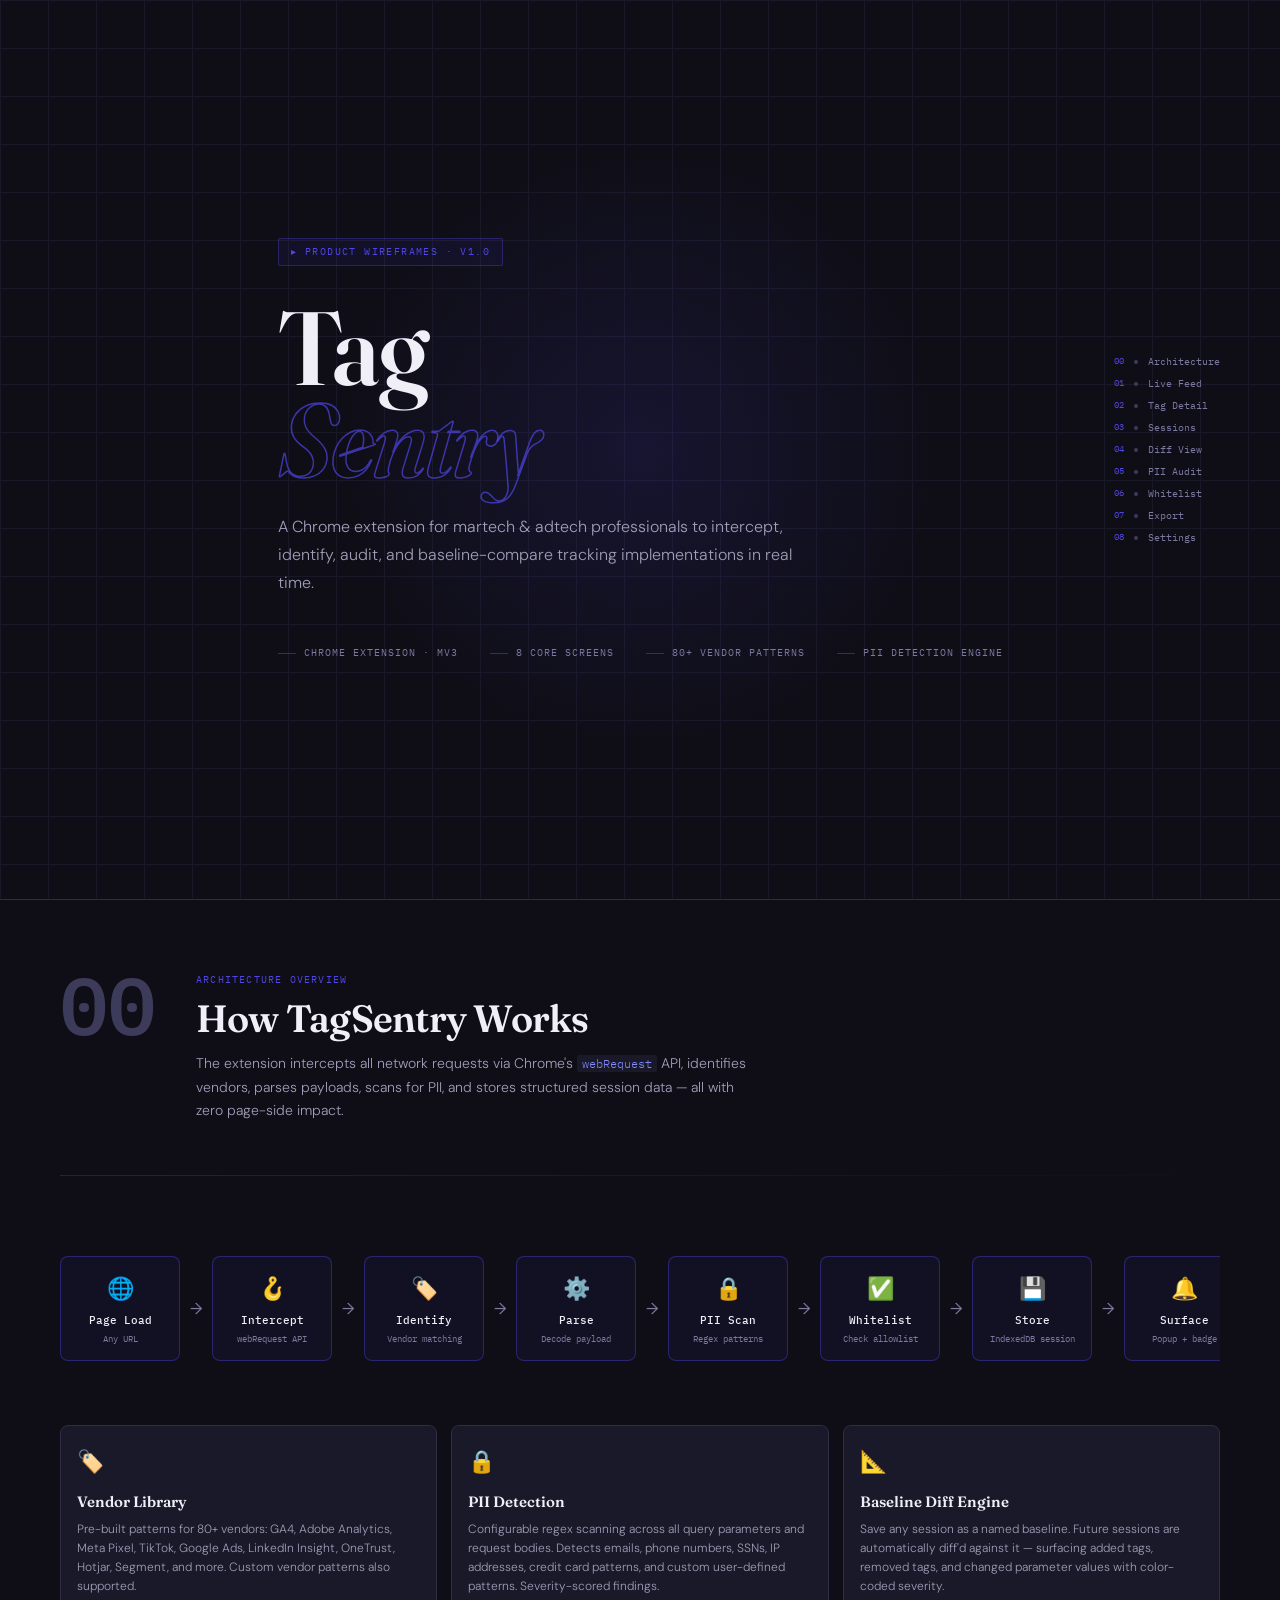
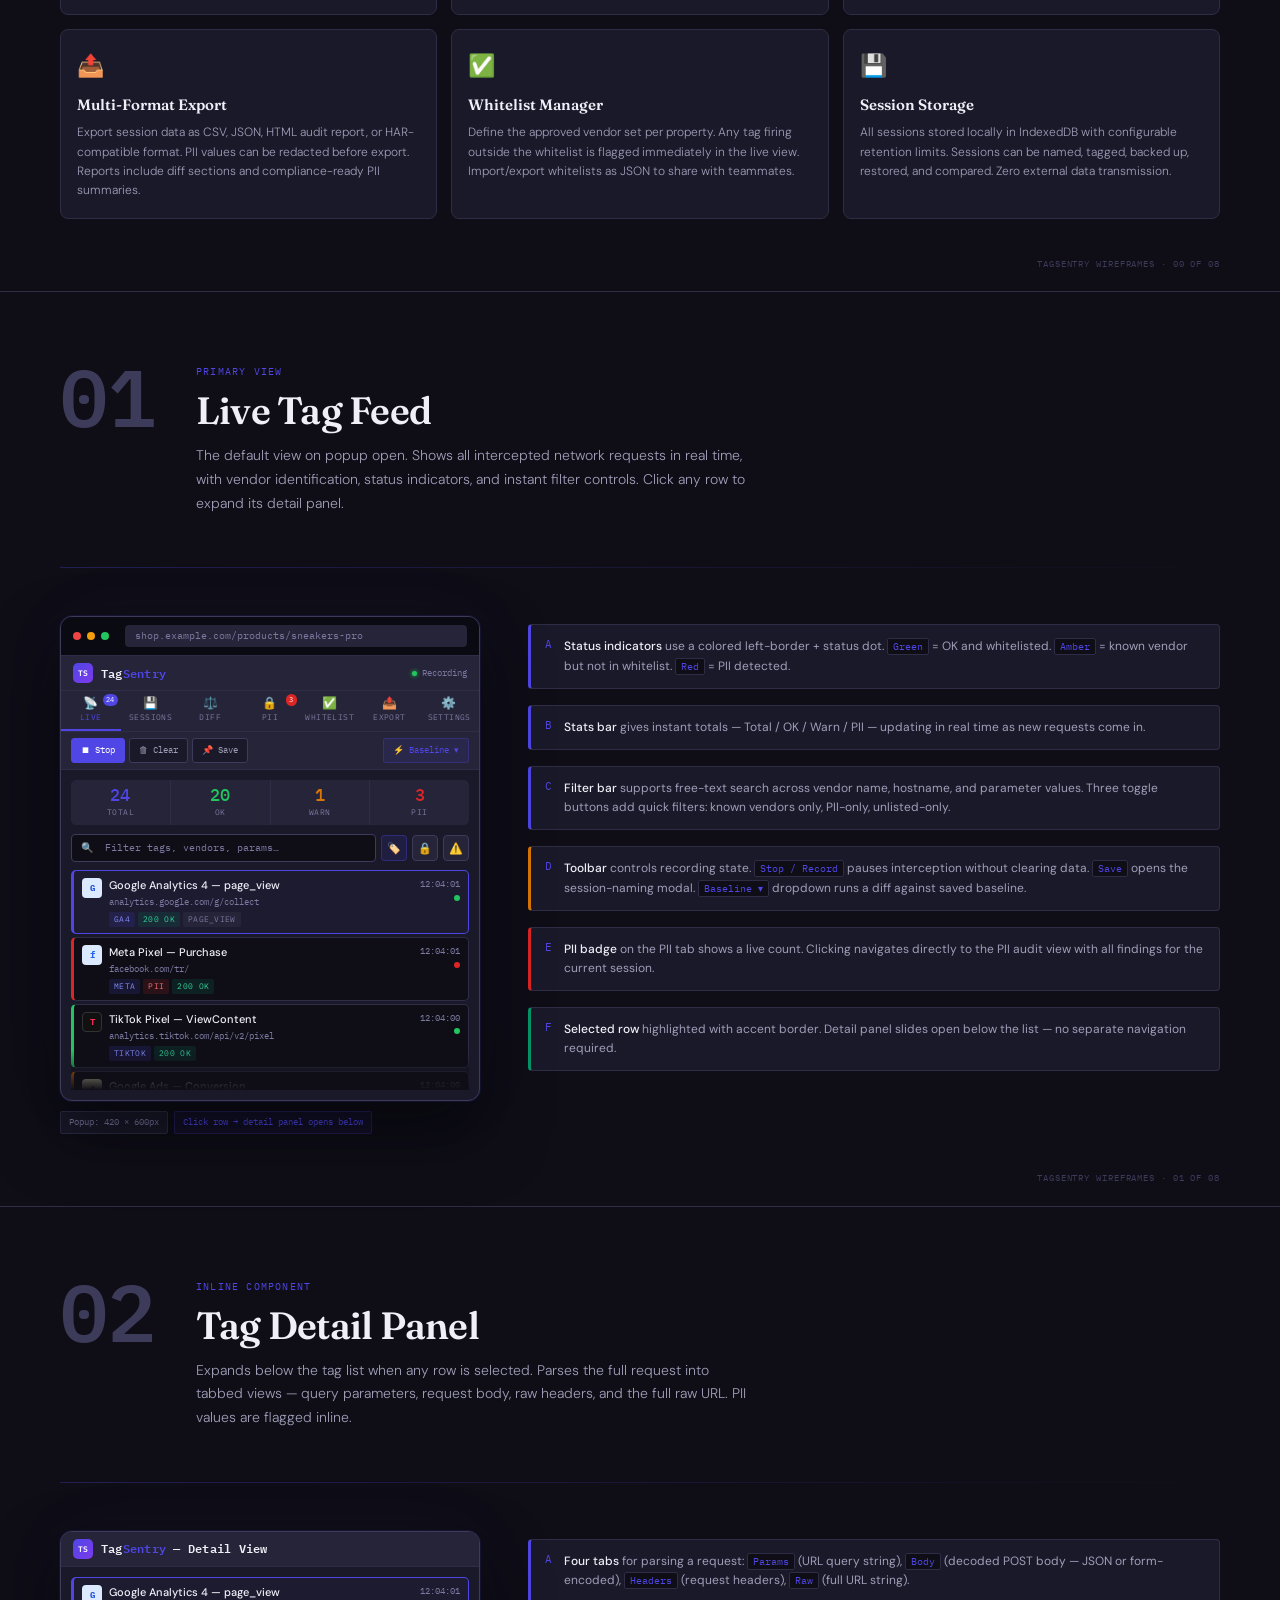
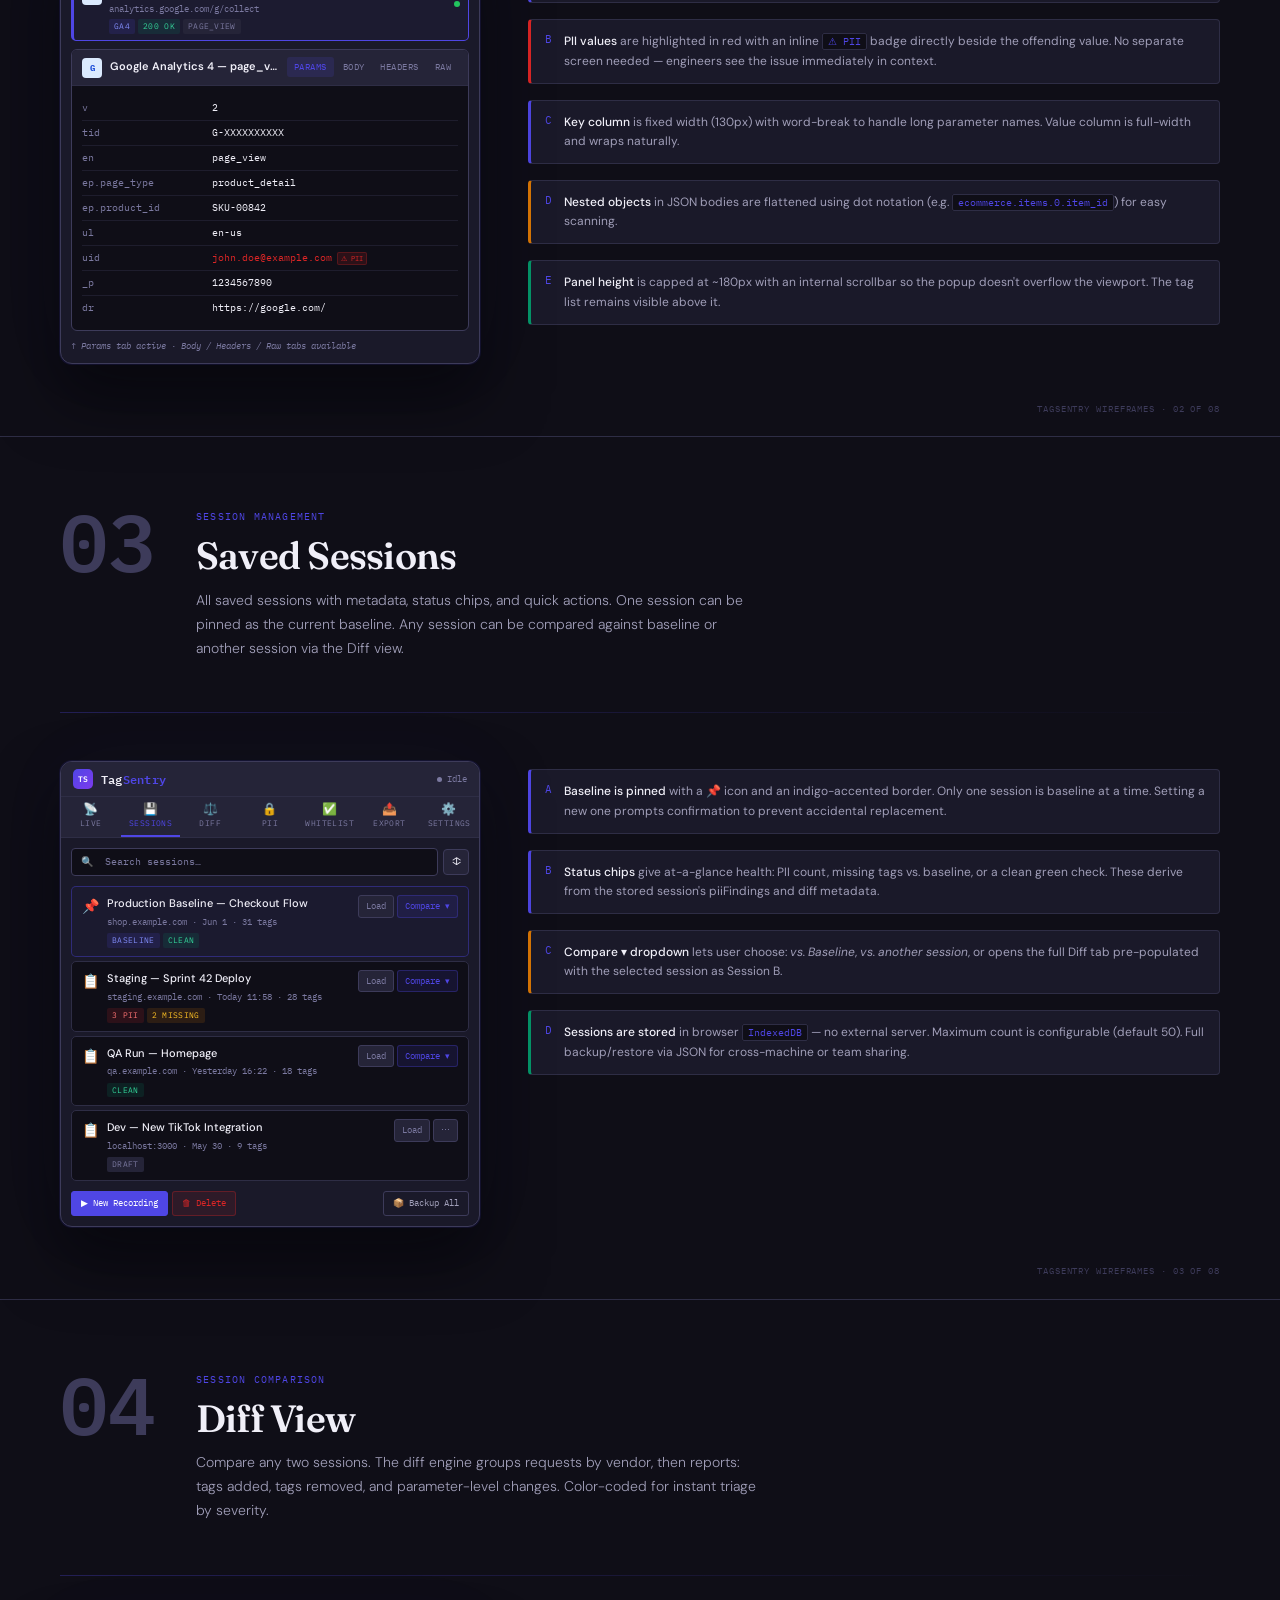
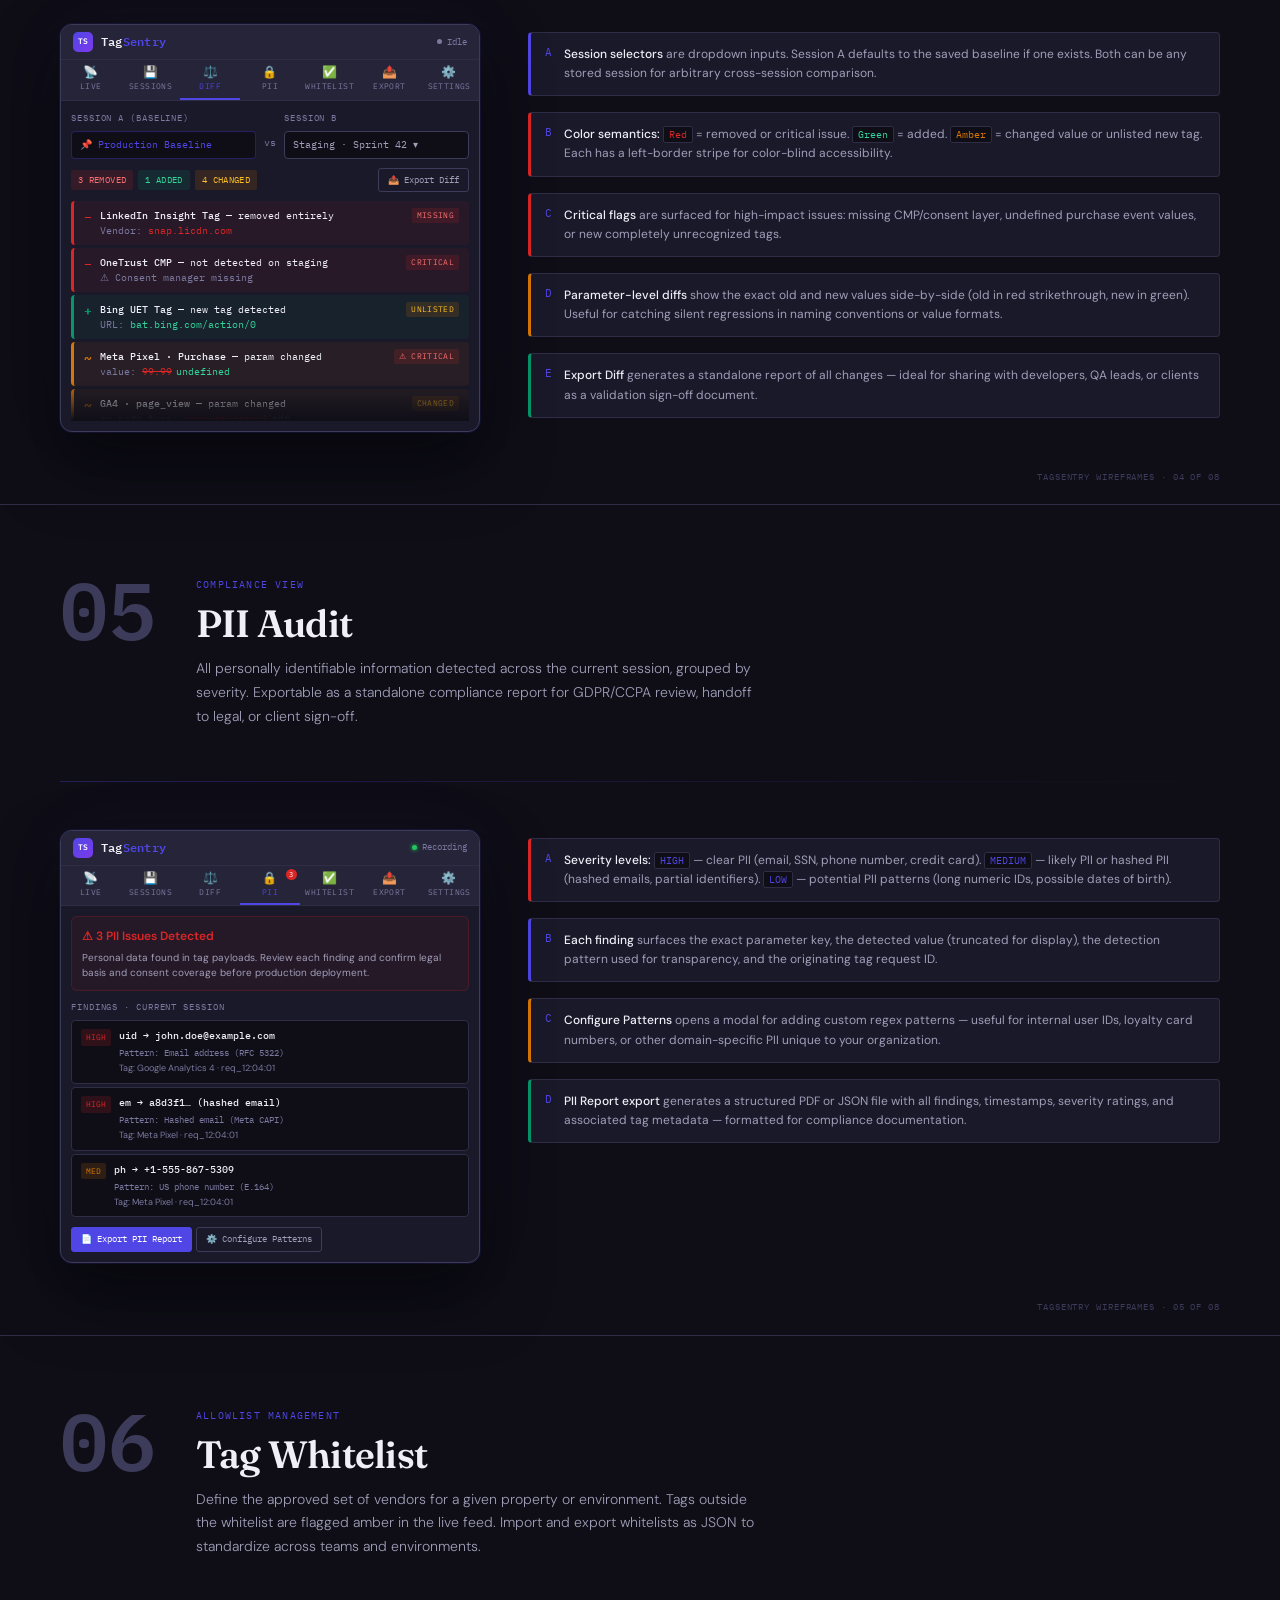
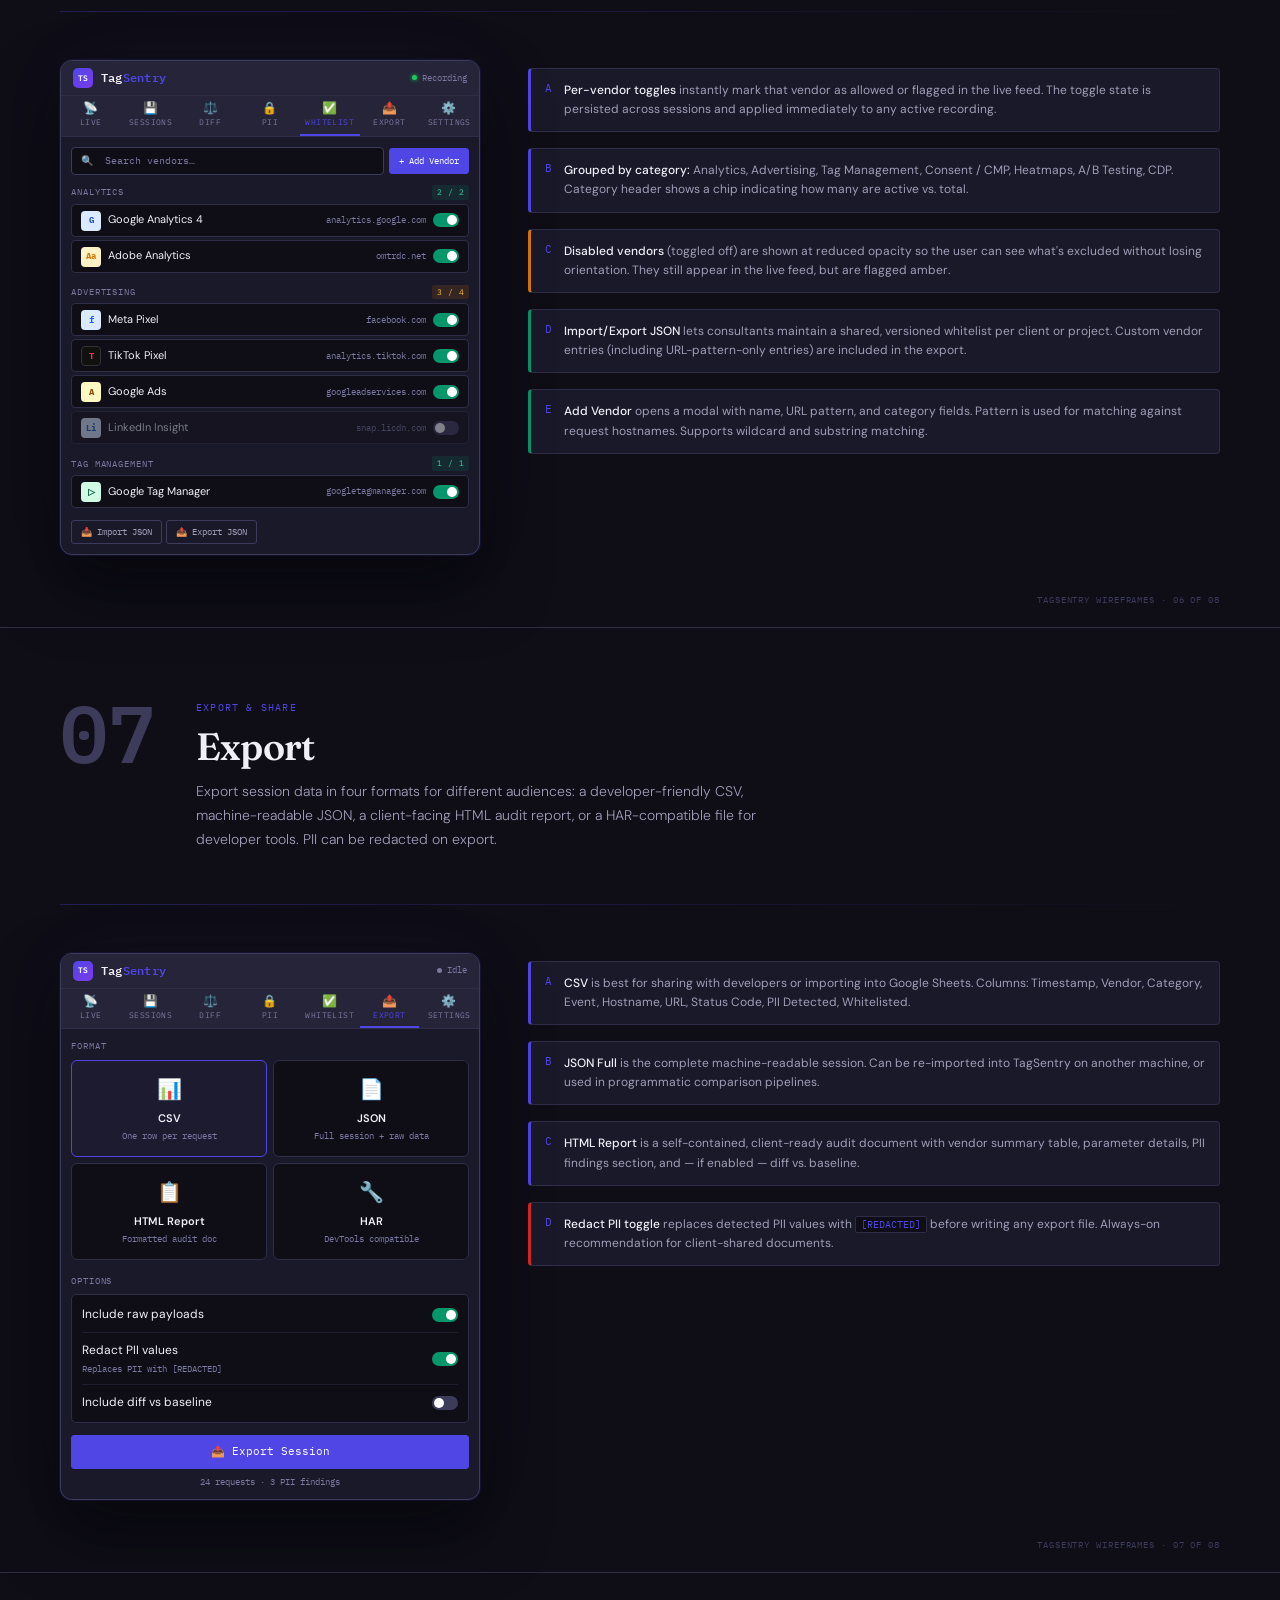
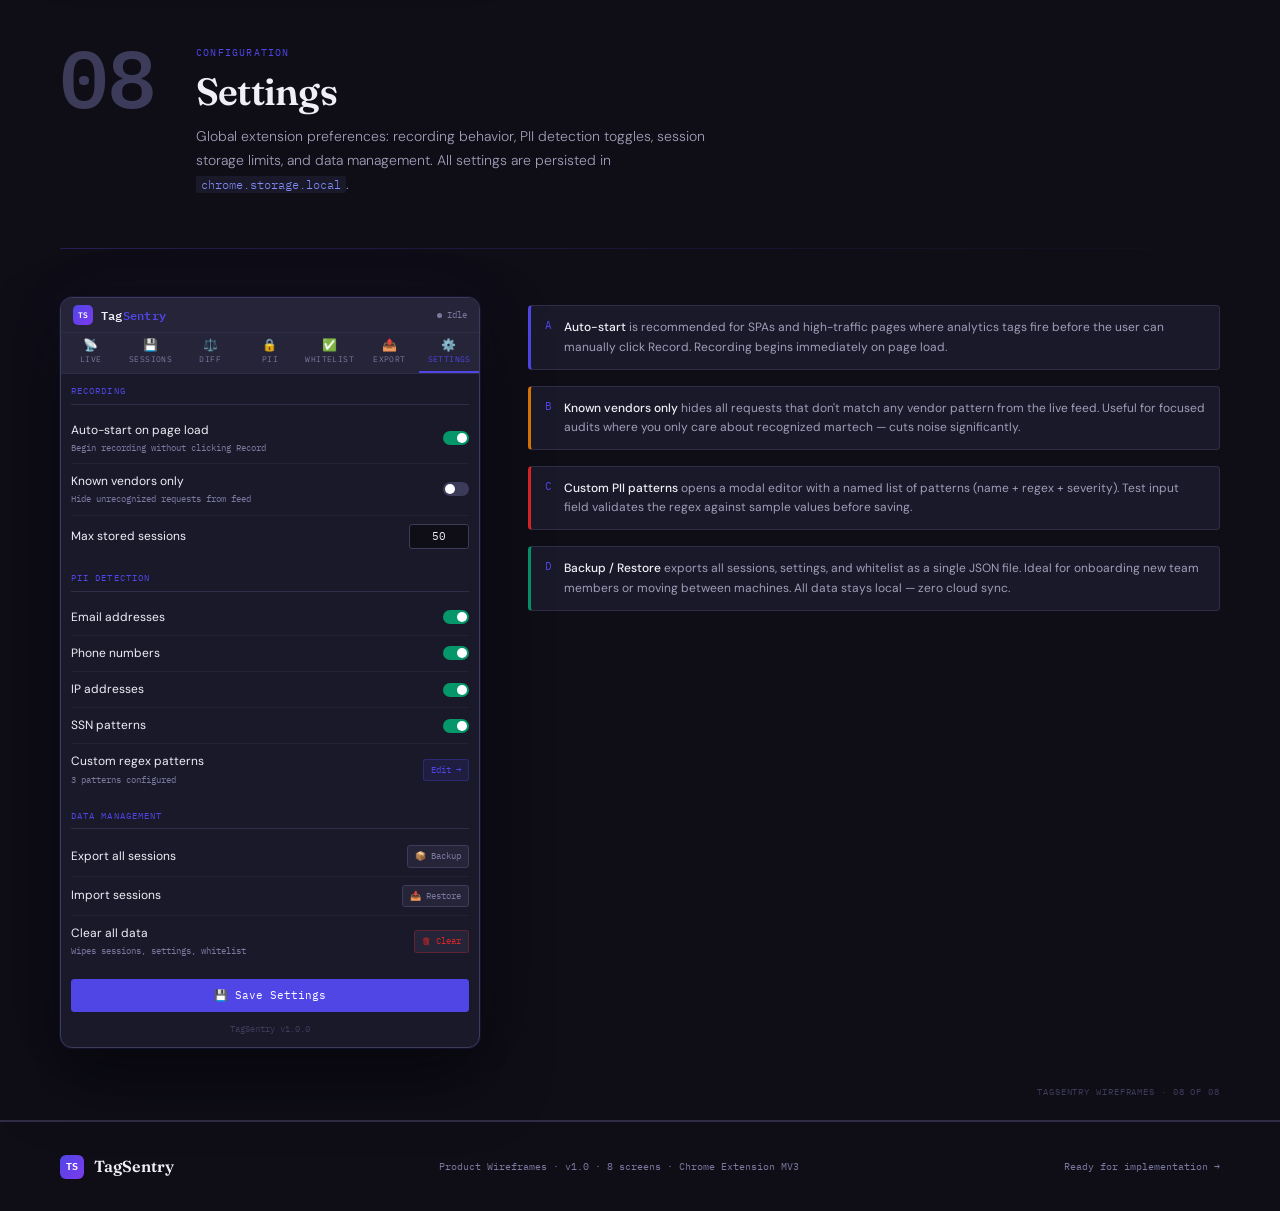
==== index.html @ 08af7284 "Add initial JavaScript and CSS files for TagSentry wireframe - Created main.js for handling popup in" ====
<!DOCTYPE html>
<html lang="en">
<head>
<meta charset="UTF-8">
<meta name="viewport" content="width=device-width, initial-scale=1.0">
<title>TagSentry — Product Wireframes v1.0</title>
<link rel="stylesheet" href="styles/main.css">
</head>
<body>

<!-- ══════════════════════════════════
     COVER
══════════════════════════════════════ -->
<div class="cover" id="cover">
  <div class="cover-grid"></div>
  <div class="cover-glow"></div>

  <div class="cover-inner">
    <div class="cover-eyebrow">Product Wireframes · v1.0</div>
    <h1 class="cover-title">
      Tag<br>
      <em>Sentry</em>
    </h1>
    <p class="cover-desc">A Chrome extension for martech & adtech professionals to intercept, identify, audit, and baseline-compare tracking implementations in real time.</p>
    <div class="cover-meta">
      <div class="cover-meta-item">Chrome Extension · MV3</div>
      <div class="cover-meta-item">8 Core Screens</div>
      <div class="cover-meta-item">80+ Vendor Patterns</div>
      <div class="cover-meta-item">PII Detection Engine</div>
    </div>
  </div>

  <nav class="cover-index">
    <a class="index-item" href="#arch"><span class="index-num">00</span><span class="index-dot"></span>Architecture</a>
    <a class="index-item" href="#live"><span class="index-num">01</span><span class="index-dot"></span>Live Feed</a>
    <a class="index-item" href="#detail"><span class="index-num">02</span><span class="index-dot"></span>Tag Detail</a>
    <a class="index-item" href="#sessions"><span class="index-num">03</span><span class="index-dot"></span>Sessions</a>
    <a class="index-item" href="#diff"><span class="index-num">04</span><span class="index-dot"></span>Diff View</a>
    <a class="index-item" href="#pii"><span class="index-num">05</span><span class="index-dot"></span>PII Audit</a>
    <a class="index-item" href="#whitelist"><span class="index-num">06</span><span class="index-dot"></span>Whitelist</a>
    <a class="index-item" href="#export"><span class="index-num">07</span><span class="index-dot"></span>Export</a>
    <a class="index-item" href="#settings"><span class="index-num">08</span><span class="index-dot"></span>Settings</a>
  </nav>
</div>

<!-- ══════════════════════════════════
     00 — ARCHITECTURE
══════════════════════════════════════ -->
<div class="page" id="arch">
  <div class="page-header">
    <div class="page-num-large">00</div>
    <div class="page-meta">
      <div class="page-tag">Architecture Overview</div>
      <h2 class="page-title">How TagSentry Works</h2>
      <p class="page-desc">The extension intercepts all network requests via Chrome's <code style="font-family:var(--mono);font-size:12px;background:var(--ink2);padding:1px 5px;border-radius:2px;color:#818cf8">webRequest</code> API, identifies vendors, parses payloads, scans for PII, and stores structured session data — all with zero page-side impact.</p>
    </div>
  </div>
  <div class="section-rule"></div>

  <div class="flow">
    <div class="flow-node hi"><div class="flow-icon">🌐</div><div class="flow-name">Page Load</div><div class="flow-sub">Any URL</div></div>
    <div class="flow-arr">→</div>
    <div class="flow-node hi"><div class="flow-icon">🪝</div><div class="flow-name">Intercept</div><div class="flow-sub">webRequest API</div></div>
    <div class="flow-arr">→</div>
    <div class="flow-node hi"><div class="flow-icon">🏷️</div><div class="flow-name">Identify</div><div class="flow-sub">Vendor matching</div></div>
    <div class="flow-arr">→</div>
    <div class="flow-node hi"><div class="flow-icon">⚙️</div><div class="flow-name">Parse</div><div class="flow-sub">Decode payload</div></div>
    <div class="flow-arr">→</div>
    <div class="flow-node hi"><div class="flow-icon">🔒</div><div class="flow-name">PII Scan</div><div class="flow-sub">Regex patterns</div></div>
    <div class="flow-arr">→</div>
    <div class="flow-node hi"><div class="flow-icon">✅</div><div class="flow-name">Whitelist</div><div class="flow-sub">Check allowlist</div></div>
    <div class="flow-arr">→</div>
    <div class="flow-node hi"><div class="flow-icon">💾</div><div class="flow-name">Store</div><div class="flow-sub">IndexedDB session</div></div>
    <div class="flow-arr">→</div>
    <div class="flow-node hi"><div class="flow-icon">🔔</div><div class="flow-name">Surface</div><div class="flow-sub">Popup + badge</div></div>
  </div>

  <div class="feat-grid">
    <div class="feat-card">
      <div class="feat-icon">🏷️</div>
      <div class="feat-title">Vendor Library</div>
      <div class="feat-body">Pre-built patterns for 80+ vendors: GA4, Adobe Analytics, Meta Pixel, TikTok, Google Ads, LinkedIn Insight, OneTrust, Hotjar, Segment, and more. Custom vendor patterns also supported.</div>
    </div>
    <div class="feat-card">
      <div class="feat-icon">🔒</div>
      <div class="feat-title">PII Detection</div>
      <div class="feat-body">Configurable regex scanning across all query parameters and request bodies. Detects emails, phone numbers, SSNs, IP addresses, credit card patterns, and custom user-defined patterns. Severity-scored findings.</div>
    </div>
    <div class="feat-card">
      <div class="feat-icon">📐</div>
      <div class="feat-title">Baseline Diff Engine</div>
      <div class="feat-body">Save any session as a named baseline. Future sessions are automatically diff'd against it — surfacing added tags, removed tags, and changed parameter values with color-coded severity.</div>
    </div>
    <div class="feat-card">
      <div class="feat-icon">📤</div>
      <div class="feat-title">Multi-Format Export</div>
      <div class="feat-body">Export session data as CSV, JSON, HTML audit report, or HAR-compatible format. PII values can be redacted before export. Reports include diff sections and compliance-ready PII summaries.</div>
    </div>
    <div class="feat-card">
      <div class="feat-icon">✅</div>
      <div class="feat-title">Whitelist Manager</div>
      <div class="feat-body">Define the approved vendor set per property. Any tag firing outside the whitelist is flagged immediately in the live view. Import/export whitelists as JSON to share with teammates.</div>
    </div>
    <div class="feat-card">
      <div class="feat-icon">💾</div>
      <div class="feat-title">Session Storage</div>
      <div class="feat-body">All sessions stored locally in IndexedDB with configurable retention limits. Sessions can be named, tagged, backed up, restored, and compared. Zero external data transmission.</div>
    </div>
  </div>
  <div class="page-stamp">TagSentry Wireframes · 00 of 08</div>
</div>

<!-- ══════════════════════════════════
     01 — LIVE FEED
══════════════════════════════════════ -->
<div class="page" id="live">
  <div class="page-header">
    <div class="page-num-large">01</div>
    <div class="page-meta">
      <div class="page-tag">Primary View</div>
      <h2 class="page-title">Live Tag Feed</h2>
      <p class="page-desc">The default view on popup open. Shows all intercepted network requests in real time, with vendor identification, status indicators, and instant filter controls. Click any row to expand its detail panel.</p>
    </div>
  </div>
  <div class="section-rule"></div>

  <div class="two-col">
    <div>
      <!-- Browser Chrome -->
      <div class="ext-frame w420">
        <div class="browser-bar">
          <div class="browser-dot bd-red"></div>
          <div class="browser-dot bd-amber"></div>
          <div class="browser-dot bd-green"></div>
          <div class="browser-url">shop.example.com/products/sneakers-pro</div>
        </div>
        <div class="popup-bar">
          <div class="popup-logo">TS</div>
          <div class="popup-name">Tag<span>Sentry</span></div>
          <div class="recording-badge">
            <div class="rec-dot live"></div>
            Recording
          </div>
        </div>
        <div class="tab-rail">
          <div class="t-tab on"><div class="t-tab-icon">📡</div>Live<div class="t-badge">24</div></div>
          <div class="t-tab"><div class="t-tab-icon">💾</div>Sessions</div>
          <div class="t-tab"><div class="t-tab-icon">⚖️</div>Diff</div>
          <div class="t-tab"><div class="t-tab-icon">🔒</div>PII<div class="t-badge red">3</div></div>
          <div class="t-tab"><div class="t-tab-icon">✅</div>Whitelist</div>
          <div class="t-tab"><div class="t-tab-icon">📤</div>Export</div>
          <div class="t-tab"><div class="t-tab-icon">⚙️</div>Settings</div>
        </div>
        <div class="toolbar">
          <div class="tb-btn primary">⏹ Stop</div>
          <div class="tb-btn">🗑 Clear</div>
          <div class="tb-btn">📌 Save</div>
          <div class="tb-spacer"></div>
          <div class="tb-btn ghost">⚡ Baseline ▾</div>
        </div>
        <div class="popup-body">
          <div class="stats-row">
            <div class="stat"><div class="stat-n a">24</div><div class="stat-l">Total</div></div>
            <div class="stat"><div class="stat-n g">20</div><div class="stat-l">OK</div></div>
            <div class="stat"><div class="stat-n am">1</div><div class="stat-l">Warn</div></div>
            <div class="stat"><div class="stat-n r">3</div><div class="stat-l">PII</div></div>
          </div>
          <div class="search-row">
            <div class="search-box">🔍 &nbsp;Filter tags, vendors, params…</div>
            <div class="ic-btn on" title="Known vendors only">🏷️</div>
            <div class="ic-btn" title="PII only">🔒</div>
            <div class="ic-btn" title="Warnings only">⚠️</div>
          </div>
          <div class="tag-list scroll-clip">
            <div class="tag-row ok sel">
              <div class="vi vi-g">G</div>
              <div class="tag-info">
                <div class="tag-name">Google Analytics 4 — page_view</div>
                <div class="tag-host">analytics.google.com/g/collect</div>
                <div class="tag-chips">
                  <span class="chip c-blue">GA4</span>
                  <span class="chip c-green">200 OK</span>
                  <span class="chip c-grey">page_view</span>
                </div>
              </div>
              <div class="tag-aside"><div class="tag-time">12:04:01</div><div class="dot d-g"></div></div>
            </div>
            <div class="tag-row bad">
              <div class="vi vi-fb">f</div>
              <div class="tag-info">
                <div class="tag-name">Meta Pixel — Purchase</div>
                <div class="tag-host">facebook.com/tr/</div>
                <div class="tag-chips">
                  <span class="chip c-blue">Meta</span>
                  <span class="chip c-red">PII</span>
                  <span class="chip c-green">200 OK</span>
                </div>
              </div>
              <div class="tag-aside"><div class="tag-time">12:04:01</div><div class="dot d-r"></div></div>
            </div>
            <div class="tag-row ok">
              <div class="vi vi-tt">T</div>
              <div class="tag-info">
                <div class="tag-name">TikTok Pixel — ViewContent</div>
                <div class="tag-host">analytics.tiktok.com/api/v2/pixel</div>
                <div class="tag-chips">
                  <span class="chip c-blue">TikTok</span>
                  <span class="chip c-green">200 OK</span>
                </div>
              </div>
              <div class="tag-aside"><div class="tag-time">12:04:00</div><div class="dot d-g"></div></div>
            </div>
            <div class="tag-row warn">
              <div class="vi vi-ga">A</div>
              <div class="tag-info">
                <div class="tag-name">Google Ads — Conversion</div>
                <div class="tag-host">googleadservices.com/pagead/conversion</div>
                <div class="tag-chips">
                  <span class="chip c-blue">G Ads</span>
                  <span class="chip c-amber">Unlisted</span>
                </div>
              </div>
              <div class="tag-aside"><div class="tag-time">12:04:00</div><div class="dot d-am"></div></div>
            </div>
            <div class="tag-row ok">
              <div class="vi vi-gt">▷</div>
              <div class="tag-info">
                <div class="tag-name">Google Tag Manager</div>
                <div class="tag-host">googletagmanager.com/gtm.js</div>
                <div class="tag-chips">
                  <span class="chip c-teal">Container</span>
                  <span class="chip c-green">200 OK</span>
                </div>
              </div>
              <div class="tag-aside"><div class="tag-time">12:03:58</div><div class="dot d-g"></div></div>
            </div>
          </div>
        </div>
      </div>
      <div style="margin-top:10px;display:flex;gap:6px;flex-wrap:wrap">
        <span style="font-family:var(--mono);font-size:9px;color:var(--fog);background:var(--ink2);border:1px solid var(--rule);padding:3px 8px;border-radius:2px">Popup: 420 × 600px</span>
        <span style="font-family:var(--mono);font-size:9px;color:var(--accent);background:rgba(79,70,229,0.08);border:1px solid rgba(79,70,229,0.25);padding:3px 8px;border-radius:2px">Click row → detail panel opens below</span>
      </div>
    </div>

    <div class="annotation-col">
      <div class="ann accent">
        <div class="ann-num">A</div>
        <div class="ann-body"><strong>Status indicators</strong> use a colored left-border + status dot. <code>Green</code> = OK and whitelisted. <code>Amber</code> = known vendor but not in whitelist. <code>Red</code> = PII detected.</div>
      </div>
      <div class="ann accent">
        <div class="ann-num">B</div>
        <div class="ann-body"><strong>Stats bar</strong> gives instant totals — Total / OK / Warn / PII — updating in real time as new requests come in.</div>
      </div>
      <div class="ann accent">
        <div class="ann-num">C</div>
        <div class="ann-body"><strong>Filter bar</strong> supports free-text search across vendor name, hostname, and parameter values. Three toggle buttons add quick filters: known vendors only, PII-only, unlisted-only.</div>
      </div>
      <div class="ann amber">
        <div class="ann-num">D</div>
        <div class="ann-body"><strong>Toolbar</strong> controls recording state. <code>Stop / Record</code> pauses interception without clearing data. <code>Save</code> opens the session-naming modal. <code>Baseline ▾</code> dropdown runs a diff against saved baseline.</div>
      </div>
      <div class="ann rose">
        <div class="ann-num">E</div>
        <div class="ann-body"><strong>PII badge</strong> on the PII tab shows a live count. Clicking navigates directly to the PII audit view with all findings for the current session.</div>
      </div>
      <div class="ann jade">
        <div class="ann-num">F</div>
        <div class="ann-body"><strong>Selected row</strong> highlighted with accent border. Detail panel slides open below the list — no separate navigation required.</div>
      </div>
    </div>
  </div>
  <div class="page-stamp">TagSentry Wireframes · 01 of 08</div>
</div>

<!-- ══════════════════════════════════
     02 — TAG DETAIL PANEL
══════════════════════════════════════ -->
<div class="page" id="detail">
  <div class="page-header">
    <div class="page-num-large">02</div>
    <div class="page-meta">
      <div class="page-tag">Inline Component</div>
      <h2 class="page-title">Tag Detail Panel</h2>
      <p class="page-desc">Expands below the tag list when any row is selected. Parses the full request into tabbed views — query parameters, request body, raw headers, and the full raw URL. PII values are flagged inline.</p>
    </div>
  </div>
  <div class="section-rule"></div>

  <div class="two-col">
    <div class="ext-frame w420">
      <div class="popup-bar">
        <div class="popup-logo">TS</div>
        <div class="popup-name">Tag<span>Sentry</span> — Detail View</div>
      </div>
      <div class="popup-body">
        <!-- Simulated selected tag row -->
        <div class="tag-row ok sel" style="margin-bottom:8px">
          <div class="vi vi-g">G</div>
          <div class="tag-info">
            <div class="tag-name">Google Analytics 4 — page_view</div>
            <div class="tag-host">analytics.google.com/g/collect</div>
            <div class="tag-chips"><span class="chip c-blue">GA4</span><span class="chip c-green">200 OK</span><span class="chip c-grey">page_view</span></div>
          </div>
          <div class="tag-aside"><div class="tag-time">12:04:01</div><div class="dot d-g"></div></div>
        </div>

        <!-- Detail Panel -->
        <div class="detail-panel">
          <div class="detail-head">
            <div class="vi vi-g" style="flex-shrink:0">G</div>
            <div style="font-size:11px;font-weight:600;flex:1;overflow:hidden;text-overflow:ellipsis;white-space:nowrap">Google Analytics 4 — page_view</div>
            <div class="detail-tabs">
              <div class="d-tab on">Params</div>
              <div class="d-tab">Body</div>
              <div class="d-tab">Headers</div>
              <div class="d-tab">Raw</div>
            </div>
          </div>
          <div class="kv-table">
            <div class="kv-row"><div class="kv-k">v</div><div class="kv-v">2</div></div>
            <div class="kv-row"><div class="kv-k">tid</div><div class="kv-v">G-XXXXXXXXXX</div></div>
            <div class="kv-row"><div class="kv-k">en</div><div class="kv-v">page_view</div></div>
            <div class="kv-row"><div class="kv-k">ep.page_type</div><div class="kv-v">product_detail</div></div>
            <div class="kv-row"><div class="kv-k">ep.product_id</div><div class="kv-v">SKU-00842</div></div>
            <div class="kv-row"><div class="kv-k">ul</div><div class="kv-v">en-us</div></div>
            <div class="kv-row">
              <div class="kv-k">uid</div>
              <div class="kv-v pii">john.doe@example.com<span class="pii-tag">⚠ PII</span></div>
            </div>
            <div class="kv-row"><div class="kv-k">_p</div><div class="kv-v">1234567890</div></div>
            <div class="kv-row"><div class="kv-k">dr</div><div class="kv-v">https://google.com/</div></div>
          </div>
        </div>

        <!-- Raw view (second tab state shown as hint) -->
        <div style="margin-top:8px;font-family:var(--mono);font-size:9px;color:var(--fog);font-style:italic">
          ↑ Params tab active · Body / Headers / Raw tabs available
        </div>
      </div>
    </div>

    <div class="annotation-col">
      <div class="ann accent">
        <div class="ann-num">A</div>
        <div class="ann-body"><strong>Four tabs</strong> for parsing a request: <code>Params</code> (URL query string), <code>Body</code> (decoded POST body — JSON or form-encoded), <code>Headers</code> (request headers), <code>Raw</code> (full URL string).</div>
      </div>
      <div class="ann rose">
        <div class="ann-num">B</div>
        <div class="ann-body"><strong>PII values</strong> are highlighted in red with an inline <code>⚠ PII</code> badge directly beside the offending value. No separate screen needed — engineers see the issue immediately in context.</div>
      </div>
      <div class="ann accent">
        <div class="ann-num">C</div>
        <div class="ann-body"><strong>Key column</strong> is fixed width (130px) with word-break to handle long parameter names. Value column is full-width and wraps naturally.</div>
      </div>
      <div class="ann amber">
        <div class="ann-num">D</div>
        <div class="ann-body"><strong>Nested objects</strong> in JSON bodies are flattened using dot notation (e.g. <code>ecommerce.items.0.item_id</code>) for easy scanning.</div>
      </div>
      <div class="ann jade">
        <div class="ann-num">E</div>
        <div class="ann-body"><strong>Panel height</strong> is capped at ~180px with an internal scrollbar so the popup doesn't overflow the viewport. The tag list remains visible above it.</div>
      </div>
    </div>
  </div>
  <div class="page-stamp">TagSentry Wireframes · 02 of 08</div>
</div>

<!-- ══════════════════════════════════
     03 — SESSIONS
══════════════════════════════════════ -->
<div class="page" id="sessions">
  <div class="page-header">
    <div class="page-num-large">03</div>
    <div class="page-meta">
      <div class="page-tag">Session Management</div>
      <h2 class="page-title">Saved Sessions</h2>
      <p class="page-desc">All saved sessions with metadata, status chips, and quick actions. One session can be pinned as the current baseline. Any session can be compared against baseline or another session via the Diff view.</p>
    </div>
  </div>
  <div class="section-rule"></div>

  <div class="two-col">
    <div class="ext-frame w420">
      <div class="popup-bar">
        <div class="popup-logo">TS</div>
        <div class="popup-name">Tag<span>Sentry</span></div>
        <div class="recording-badge"><div class="rec-dot idle"></div>Idle</div>
      </div>
      <div class="tab-rail">
        <div class="t-tab"><div class="t-tab-icon">📡</div>Live</div>
        <div class="t-tab on"><div class="t-tab-icon">💾</div>Sessions</div>
        <div class="t-tab"><div class="t-tab-icon">⚖️</div>Diff</div>
        <div class="t-tab"><div class="t-tab-icon">🔒</div>PII</div>
        <div class="t-tab"><div class="t-tab-icon">✅</div>Whitelist</div>
        <div class="t-tab"><div class="t-tab-icon">📤</div>Export</div>
        <div class="t-tab"><div class="t-tab-icon">⚙️</div>Settings</div>
      </div>
      <div class="popup-body">
        <div class="search-row" style="margin-bottom:10px">
          <div class="search-box">🔍 &nbsp;Search sessions…</div>
          <div class="ic-btn">↕️</div>
        </div>

        <div class="sess-item baseline">
          <div class="sess-icon">📌</div>
          <div class="sess-info">
            <div class="sess-name">Production Baseline — Checkout Flow</div>
            <div class="sess-meta">shop.example.com · Jun 1 · 31 tags</div>
            <div class="sess-chips">
              <span class="chip c-blue">BASELINE</span>
              <span class="chip c-green">Clean</span>
            </div>
          </div>
          <div class="sess-actions">
            <div class="s-btn">Load</div>
            <div class="s-btn p">Compare ▾</div>
          </div>
        </div>

        <div class="sess-item">
          <div class="sess-icon">📋</div>
          <div class="sess-info">
            <div class="sess-name">Staging — Sprint 42 Deploy</div>
            <div class="sess-meta">staging.example.com · Today 11:58 · 28 tags</div>
            <div class="sess-chips">
              <span class="chip c-red">3 PII</span>
              <span class="chip c-amber">2 Missing</span>
            </div>
          </div>
          <div class="sess-actions">
            <div class="s-btn">Load</div>
            <div class="s-btn p">Compare ▾</div>
          </div>
        </div>

        <div class="sess-item">
          <div class="sess-icon">📋</div>
          <div class="sess-info">
            <div class="sess-name">QA Run — Homepage</div>
            <div class="sess-meta">qa.example.com · Yesterday 16:22 · 18 tags</div>
            <div class="sess-chips">
              <span class="chip c-green">Clean</span>
            </div>
          </div>
          <div class="sess-actions">
            <div class="s-btn">Load</div>
            <div class="s-btn p">Compare ▾</div>
          </div>
        </div>

        <div class="sess-item">
          <div class="sess-icon">📋</div>
          <div class="sess-info">
            <div class="sess-name">Dev — New TikTok Integration</div>
            <div class="sess-meta">localhost:3000 · May 30 · 9 tags</div>
            <div class="sess-chips">
              <span class="chip c-grey">Draft</span>
            </div>
          </div>
          <div class="sess-actions">
            <div class="s-btn">Load</div>
            <div class="s-btn">⋯</div>
          </div>
        </div>

        <div class="toolbar" style="margin-top:10px;background:transparent;padding:0;border:none">
          <div class="tb-btn primary">▶ New Recording</div>
          <div class="tb-btn danger">🗑 Delete</div>
          <div class="tb-spacer"></div>
          <div class="tb-btn">📦 Backup All</div>
        </div>
      </div>
    </div>

    <div class="annotation-col">
      <div class="ann accent">
        <div class="ann-num">A</div>
        <div class="ann-body"><strong>Baseline is pinned</strong> with a 📌 icon and an indigo-accented border. Only one session is baseline at a time. Setting a new one prompts confirmation to prevent accidental replacement.</div>
      </div>
      <div class="ann accent">
        <div class="ann-num">B</div>
        <div class="ann-body"><strong>Status chips</strong> give at-a-glance health: PII count, missing tags vs. baseline, or a clean green check. These derive from the stored session's piiFindings and diff metadata.</div>
      </div>
      <div class="ann amber">
        <div class="ann-num">C</div>
        <div class="ann-body"><strong>Compare ▾ dropdown</strong> lets user choose: <em>vs. Baseline</em>, <em>vs. another session</em>, or opens the full Diff tab pre-populated with the selected session as Session B.</div>
      </div>
      <div class="ann jade">
        <div class="ann-num">D</div>
        <div class="ann-body"><strong>Sessions are stored</strong> in browser <code>IndexedDB</code> — no external server. Maximum count is configurable (default 50). Full backup/restore via JSON for cross-machine or team sharing.</div>
      </div>
    </div>
  </div>
  <div class="page-stamp">TagSentry Wireframes · 03 of 08</div>
</div>

<!-- ══════════════════════════════════
     04 — DIFF VIEW
══════════════════════════════════════ -->
<div class="page" id="diff">
  <div class="page-header">
    <div class="page-num-large">04</div>
    <div class="page-meta">
      <div class="page-tag">Session Comparison</div>
      <h2 class="page-title">Diff View</h2>
      <p class="page-desc">Compare any two sessions. The diff engine groups requests by vendor, then reports: tags added, tags removed, and parameter-level changes. Color-coded for instant triage by severity.</p>
    </div>
  </div>
  <div class="section-rule"></div>

  <div class="two-col">
    <div class="ext-frame w420">
      <div class="popup-bar">
        <div class="popup-logo">TS</div>
        <div class="popup-name">Tag<span>Sentry</span></div>
        <div class="recording-badge"><div class="rec-dot idle"></div>Idle</div>
      </div>
      <div class="tab-rail">
        <div class="t-tab"><div class="t-tab-icon">📡</div>Live</div>
        <div class="t-tab"><div class="t-tab-icon">💾</div>Sessions</div>
        <div class="t-tab on"><div class="t-tab-icon">⚖️</div>Diff</div>
        <div class="t-tab"><div class="t-tab-icon">🔒</div>PII</div>
        <div class="t-tab"><div class="t-tab-icon">✅</div>Whitelist</div>
        <div class="t-tab"><div class="t-tab-icon">📤</div>Export</div>
        <div class="t-tab"><div class="t-tab-icon">⚙️</div>Settings</div>
      </div>
      <div class="popup-body">
        <!-- Session selectors -->
        <div style="display:flex;align-items:center;gap:8px;margin-bottom:9px">
          <div style="flex:1">
            <span class="small-label">Session A (baseline)</span>
            <div style="background:var(--ink);border:1px solid rgba(79,70,229,0.35);border-radius:4px;padding:5px 8px;font-family:var(--mono);font-size:10px;color:var(--accent)">📌 Production Baseline</div>
          </div>
          <div style="font-family:var(--mono);font-size:10px;color:var(--fog);flex-shrink:0;margin-top:16px">vs</div>
          <div style="flex:1">
            <span class="small-label">Session B</span>
            <div style="background:var(--ink);border:1px solid var(--rule2);border-radius:4px;padding:5px 8px;font-family:var(--mono);font-size:10px;color:var(--mist)">Staging · Sprint 42 ▾</div>
          </div>
        </div>

        <!-- Summary chips + run btn -->
        <div style="display:flex;gap:5px;margin-bottom:9px;align-items:center;flex-wrap:wrap">
          <span class="chip c-red" style="font-size:9px;padding:3px 7px">3 removed</span>
          <span class="chip c-green" style="font-size:9px;padding:3px 7px">1 added</span>
          <span class="chip c-amber" style="font-size:9px;padding:3px 7px">4 changed</span>
          <div class="tb-spacer"></div>
          <div class="tb-btn" style="font-size:9px">📤 Export Diff</div>
        </div>

        <!-- Diff list -->
        <div class="scroll-clip">
          <div class="diff-row rem">
            <div class="diff-mark m-minus">−</div>
            <div class="diff-content">
              <b>LinkedIn Insight Tag</b> — removed entirely<br>
              <span style="color:var(--fog)">Vendor:</span> <span style="color:var(--rose)">snap.licdn.com</span>
            </div>
            <span class="chip c-red" style="flex-shrink:0">Missing</span>
          </div>
          <div class="diff-row rem">
            <div class="diff-mark m-minus">−</div>
            <div class="diff-content">
              <b>OneTrust CMP</b> — not detected on staging<br>
              <span style="color:var(--fog)">⚠ Consent manager missing</span>
            </div>
            <span class="chip c-red" style="flex-shrink:0">Critical</span>
          </div>
          <div class="diff-row add">
            <div class="diff-mark m-plus">+</div>
            <div class="diff-content">
              <b>Bing UET Tag</b> — new tag detected<br>
              <span style="color:var(--fog)">URL:</span> <span style="color:#34d399">bat.bing.com/action/0</span>
            </div>
            <span class="chip c-amber" style="flex-shrink:0">Unlisted</span>
          </div>
          <div class="diff-row chg">
            <div class="diff-mark m-wave">~</div>
            <div class="diff-content">
              <b>Meta Pixel · Purchase</b> — param changed<br>
              <span style="color:var(--fog)">value: </span><span class="old">99.99</span><span class="new">undefined</span>
            </div>
            <span class="chip c-red" style="flex-shrink:0">⚠ Critical</span>
          </div>
          <div class="diff-row chg">
            <div class="diff-mark m-wave">~</div>
            <div class="diff-content">
              <b>GA4 · page_view</b> — param changed<br>
              <span style="color:var(--fog)">ep.page_type: </span><span class="old">product_detail</span><span class="new">pdp</span>
            </div>
            <span class="chip c-amber" style="flex-shrink:0">Changed</span>
          </div>
        </div>
      </div>
    </div>

    <div class="annotation-col">
      <div class="ann accent">
        <div class="ann-num">A</div>
        <div class="ann-body"><strong>Session selectors</strong> are dropdown inputs. Session A defaults to the saved baseline if one exists. Both can be any stored session for arbitrary cross-session comparison.</div>
      </div>
      <div class="ann rose">
        <div class="ann-num">B</div>
        <div class="ann-body"><strong>Color semantics:</strong> <code style="color:var(--rose)">Red</code> = removed or critical issue. <code style="color:#34d399">Green</code> = added. <code style="color:var(--amber)">Amber</code> = changed value or unlisted new tag. Each has a left-border stripe for color-blind accessibility.</div>
      </div>
      <div class="ann rose">
        <div class="ann-num">C</div>
        <div class="ann-body"><strong>Critical flags</strong> are surfaced for high-impact issues: missing CMP/consent layer, undefined purchase event values, or new completely unrecognized tags.</div>
      </div>
      <div class="ann amber">
        <div class="ann-num">D</div>
        <div class="ann-body"><strong>Parameter-level diffs</strong> show the exact old and new values side-by-side (old in red strikethrough, new in green). Useful for catching silent regressions in naming conventions or value formats.</div>
      </div>
      <div class="ann jade">
        <div class="ann-num">E</div>
        <div class="ann-body"><strong>Export Diff</strong> generates a standalone report of all changes — ideal for sharing with developers, QA leads, or clients as a validation sign-off document.</div>
      </div>
    </div>
  </div>
  <div class="page-stamp">TagSentry Wireframes · 04 of 08</div>
</div>

<!-- ══════════════════════════════════
     05 — PII AUDIT
══════════════════════════════════════ -->
<div class="page" id="pii">
  <div class="page-header">
    <div class="page-num-large">05</div>
    <div class="page-meta">
      <div class="page-tag">Compliance View</div>
      <h2 class="page-title">PII Audit</h2>
      <p class="page-desc">All personally identifiable information detected across the current session, grouped by severity. Exportable as a standalone compliance report for GDPR/CCPA review, handoff to legal, or client sign-off.</p>
    </div>
  </div>
  <div class="section-rule"></div>

  <div class="two-col">
    <div class="ext-frame w420">
      <div class="popup-bar">
        <div class="popup-logo">TS</div>
        <div class="popup-name">Tag<span>Sentry</span></div>
        <div class="recording-badge"><div class="rec-dot live"></div>Recording</div>
      </div>
      <div class="tab-rail">
        <div class="t-tab"><div class="t-tab-icon">📡</div>Live</div>
        <div class="t-tab"><div class="t-tab-icon">💾</div>Sessions</div>
        <div class="t-tab"><div class="t-tab-icon">⚖️</div>Diff</div>
        <div class="t-tab on"><div class="t-tab-icon">🔒</div>PII<div class="t-badge red">3</div></div>
        <div class="t-tab"><div class="t-tab-icon">✅</div>Whitelist</div>
        <div class="t-tab"><div class="t-tab-icon">📤</div>Export</div>
        <div class="t-tab"><div class="t-tab-icon">⚙️</div>Settings</div>
      </div>
      <div class="popup-body">
        <div class="pii-alert">
          <div class="pii-alert-title">⚠ 3 PII Issues Detected</div>
          <div class="pii-alert-body">Personal data found in tag payloads. Review each finding and confirm legal basis and consent coverage before production deployment.</div>
        </div>

        <span class="small-label">Findings · Current Session</span>

        <div class="pii-row">
          <div class="sev-badge sev-h">HIGH</div>
          <div class="pii-det">
            <div class="pii-param">uid → john.doe@example.com</div>
            <div class="pii-val">Pattern: Email address (RFC 5322)</div>
            <div class="pii-src">Tag: Google Analytics 4 · req_12:04:01</div>
          </div>
        </div>

        <div class="pii-row">
          <div class="sev-badge sev-h">HIGH</div>
          <div class="pii-det">
            <div class="pii-param">em → a8d3f1… (hashed email)</div>
            <div class="pii-val">Pattern: Hashed email (Meta CAPI)</div>
            <div class="pii-src">Tag: Meta Pixel · req_12:04:01</div>
          </div>
        </div>

        <div class="pii-row">
          <div class="sev-badge sev-m">MED</div>
          <div class="pii-det">
            <div class="pii-param">ph → +1-555-867-5309</div>
            <div class="pii-val">Pattern: US phone number (E.164)</div>
            <div class="pii-src">Tag: Meta Pixel · req_12:04:01</div>
          </div>
        </div>

        <div class="toolbar" style="margin-top:10px;background:transparent;padding:0;border:none">
          <div class="tb-btn primary">📄 Export PII Report</div>
          <div class="tb-btn">⚙️ Configure Patterns</div>
        </div>
      </div>
    </div>

    <div class="annotation-col">
      <div class="ann rose">
        <div class="ann-num">A</div>
        <div class="ann-body"><strong>Severity levels:</strong> <code>HIGH</code> — clear PII (email, SSN, phone number, credit card). <code>MEDIUM</code> — likely PII or hashed PII (hashed emails, partial identifiers). <code>LOW</code> — potential PII patterns (long numeric IDs, possible dates of birth).</div>
      </div>
      <div class="ann accent">
        <div class="ann-num">B</div>
        <div class="ann-body"><strong>Each finding</strong> surfaces the exact parameter key, the detected value (truncated for display), the detection pattern used for transparency, and the originating tag request ID.</div>
      </div>
      <div class="ann amber">
        <div class="ann-num">C</div>
        <div class="ann-body"><strong>Configure Patterns</strong> opens a modal for adding custom regex patterns — useful for internal user IDs, loyalty card numbers, or other domain-specific PII unique to your organization.</div>
      </div>
      <div class="ann jade">
        <div class="ann-num">D</div>
        <div class="ann-body"><strong>PII Report export</strong> generates a structured PDF or JSON file with all findings, timestamps, severity ratings, and associated tag metadata — formatted for compliance documentation.</div>
      </div>
    </div>
  </div>
  <div class="page-stamp">TagSentry Wireframes · 05 of 08</div>
</div>

<!-- ══════════════════════════════════
     06 — WHITELIST
══════════════════════════════════════ -->
<div class="page" id="whitelist">
  <div class="page-header">
    <div class="page-num-large">06</div>
    <div class="page-meta">
      <div class="page-tag">Allowlist Management</div>
      <h2 class="page-title">Tag Whitelist</h2>
      <p class="page-desc">Define the approved set of vendors for a given property or environment. Tags outside the whitelist are flagged amber in the live feed. Import and export whitelists as JSON to standardize across teams and environments.</p>
    </div>
  </div>
  <div class="section-rule"></div>

  <div class="two-col">
    <div class="ext-frame w420">
      <div class="popup-bar">
        <div class="popup-logo">TS</div>
        <div class="popup-name">Tag<span>Sentry</span></div>
        <div class="recording-badge"><div class="rec-dot live"></div>Recording</div>
      </div>
      <div class="tab-rail">
        <div class="t-tab"><div class="t-tab-icon">📡</div>Live</div>
        <div class="t-tab"><div class="t-tab-icon">💾</div>Sessions</div>
        <div class="t-tab"><div class="t-tab-icon">⚖️</div>Diff</div>
        <div class="t-tab"><div class="t-tab-icon">🔒</div>PII</div>
        <div class="t-tab on"><div class="t-tab-icon">✅</div>Whitelist</div>
        <div class="t-tab"><div class="t-tab-icon">📤</div>Export</div>
        <div class="t-tab"><div class="t-tab-icon">⚙️</div>Settings</div>
      </div>
      <div class="popup-body">
        <div class="search-row" style="margin-bottom:10px">
          <div class="search-box">🔍 &nbsp;Search vendors…</div>
          <div class="tb-btn primary" style="padding:5px 9px;font-size:9px;flex-shrink:0">+ Add Vendor</div>
        </div>

        <div class="wl-cat">
          <div class="wl-cat-title">Analytics <span class="chip c-green" style="font-size:8px">2 / 2</span></div>
          <div class="wl-item"><div class="vi vi-g" style="flex-shrink:0">G</div><div class="wl-name">Google Analytics 4</div><div class="wl-domain">analytics.google.com</div><div class="toggle-track on"></div></div>
          <div class="wl-item"><div class="vi vi-aa" style="flex-shrink:0">Aa</div><div class="wl-name">Adobe Analytics</div><div class="wl-domain">omtrdc.net</div><div class="toggle-track on"></div></div>
        </div>

        <div class="wl-cat">
          <div class="wl-cat-title">Advertising <span class="chip c-amber" style="font-size:8px">3 / 4</span></div>
          <div class="wl-item"><div class="vi vi-fb" style="flex-shrink:0">f</div><div class="wl-name">Meta Pixel</div><div class="wl-domain">facebook.com</div><div class="toggle-track on"></div></div>
          <div class="wl-item"><div class="vi vi-tt" style="flex-shrink:0">T</div><div class="wl-name">TikTok Pixel</div><div class="wl-domain">analytics.tiktok.com</div><div class="toggle-track on"></div></div>
          <div class="wl-item"><div class="vi vi-ga" style="flex-shrink:0">A</div><div class="wl-name">Google Ads</div><div class="wl-domain">googleadservices.com</div><div class="toggle-track on"></div></div>
          <div class="wl-item" style="opacity:0.45"><div class="vi vi-li" style="flex-shrink:0">Li</div><div class="wl-name">LinkedIn Insight</div><div class="wl-domain">snap.licdn.com</div><div class="toggle-track off"></div></div>
        </div>

        <div class="wl-cat">
          <div class="wl-cat-title">Tag Management <span class="chip c-green" style="font-size:8px">1 / 1</span></div>
          <div class="wl-item"><div class="vi vi-gt" style="flex-shrink:0">▷</div><div class="wl-name">Google Tag Manager</div><div class="wl-domain">googletagmanager.com</div><div class="toggle-track on"></div></div>
        </div>

        <div class="toolbar" style="margin-top:8px;background:transparent;padding:0;border:none">
          <div class="tb-btn">📥 Import JSON</div>
          <div class="tb-btn">📤 Export JSON</div>
        </div>
      </div>
    </div>

    <div class="annotation-col">
      <div class="ann accent">
        <div class="ann-num">A</div>
        <div class="ann-body"><strong>Per-vendor toggles</strong> instantly mark that vendor as allowed or flagged in the live feed. The toggle state is persisted across sessions and applied immediately to any active recording.</div>
      </div>
      <div class="ann accent">
        <div class="ann-num">B</div>
        <div class="ann-body"><strong>Grouped by category:</strong> Analytics, Advertising, Tag Management, Consent / CMP, Heatmaps, A/B Testing, CDP. Category header shows a chip indicating how many are active vs. total.</div>
      </div>
      <div class="ann amber">
        <div class="ann-num">C</div>
        <div class="ann-body"><strong>Disabled vendors</strong> (toggled off) are shown at reduced opacity so the user can see what's excluded without losing orientation. They still appear in the live feed, but are flagged amber.</div>
      </div>
      <div class="ann jade">
        <div class="ann-num">D</div>
        <div class="ann-body"><strong>Import/Export JSON</strong> lets consultants maintain a shared, versioned whitelist per client or project. Custom vendor entries (including URL-pattern-only entries) are included in the export.</div>
      </div>
      <div class="ann jade">
        <div class="ann-num">E</div>
        <div class="ann-body"><strong>Add Vendor</strong> opens a modal with name, URL pattern, and category fields. Pattern is used for matching against request hostnames. Supports wildcard and substring matching.</div>
      </div>
    </div>
  </div>
  <div class="page-stamp">TagSentry Wireframes · 06 of 08</div>
</div>

<!-- ══════════════════════════════════
     07 — EXPORT
══════════════════════════════════════ -->
<div class="page" id="export">
  <div class="page-header">
    <div class="page-num-large">07</div>
    <div class="page-meta">
      <div class="page-tag">Export & Share</div>
      <h2 class="page-title">Export</h2>
      <p class="page-desc">Export session data in four formats for different audiences: a developer-friendly CSV, machine-readable JSON, a client-facing HTML audit report, or a HAR-compatible file for developer tools. PII can be redacted on export.</p>
    </div>
  </div>
  <div class="section-rule"></div>

  <div class="two-col">
    <div class="ext-frame w420">
      <div class="popup-bar">
        <div class="popup-logo">TS</div>
        <div class="popup-name">Tag<span>Sentry</span></div>
        <div class="recording-badge"><div class="rec-dot idle"></div>Idle</div>
      </div>
      <div class="tab-rail">
        <div class="t-tab"><div class="t-tab-icon">📡</div>Live</div>
        <div class="t-tab"><div class="t-tab-icon">💾</div>Sessions</div>
        <div class="t-tab"><div class="t-tab-icon">⚖️</div>Diff</div>
        <div class="t-tab"><div class="t-tab-icon">🔒</div>PII</div>
        <div class="t-tab"><div class="t-tab-icon">✅</div>Whitelist</div>
        <div class="t-tab on"><div class="t-tab-icon">📤</div>Export</div>
        <div class="t-tab"><div class="t-tab-icon">⚙️</div>Settings</div>
      </div>
      <div class="popup-body">
        <span class="small-label">Format</span>
        <div class="export-grid" style="margin-bottom:14px">
          <div class="ex-card sel"><div class="ex-icon">📊</div><div class="ex-name">CSV</div><div class="ex-desc">One row per request</div></div>
          <div class="ex-card"><div class="ex-icon">📄</div><div class="ex-name">JSON</div><div class="ex-desc">Full session + raw data</div></div>
          <div class="ex-card"><div class="ex-icon">📋</div><div class="ex-name">HTML Report</div><div class="ex-desc">Formatted audit doc</div></div>
          <div class="ex-card"><div class="ex-icon">🔧</div><div class="ex-name">HAR</div><div class="ex-desc">DevTools compatible</div></div>
        </div>

        <span class="small-label">Options</span>
        <div style="background:var(--ink);border:1px solid var(--rule);border-radius:5px;padding:2px 10px;margin-bottom:12px">
          <div class="setting-row">
            <div><div class="setting-label">Include raw payloads</div></div>
            <div class="toggle-track on"></div>
          </div>
          <div class="setting-row">
            <div><div class="setting-label">Redact PII values</div><div class="setting-sub">Replaces PII with [REDACTED]</div></div>
            <div class="toggle-track on"></div>
          </div>
          <div class="setting-row">
            <div><div class="setting-label">Include diff vs baseline</div></div>
            <div class="toggle-track off"></div>
          </div>
        </div>

        <div class="tb-btn primary" style="width:100%;justify-content:center;display:flex;font-size:11px;padding:7px">📤 Export Session</div>
        <div style="text-align:center;font-family:var(--mono);font-size:9px;color:var(--fog);margin-top:6px">24 requests · 3 PII findings</div>
      </div>
    </div>

    <div class="annotation-col">
      <div class="ann accent">
        <div class="ann-num">A</div>
        <div class="ann-body"><strong>CSV</strong> is best for sharing with developers or importing into Google Sheets. Columns: Timestamp, Vendor, Category, Event, Hostname, URL, Status Code, PII Detected, Whitelisted.</div>
      </div>
      <div class="ann accent">
        <div class="ann-num">B</div>
        <div class="ann-body"><strong>JSON Full</strong> is the complete machine-readable session. Can be re-imported into TagSentry on another machine, or used in programmatic comparison pipelines.</div>
      </div>
      <div class="ann accent">
        <div class="ann-num">C</div>
        <div class="ann-body"><strong>HTML Report</strong> is a self-contained, client-ready audit document with vendor summary table, parameter details, PII findings section, and — if enabled — diff vs. baseline.</div>
      </div>
      <div class="ann rose">
        <div class="ann-num">D</div>
        <div class="ann-body"><strong>Redact PII toggle</strong> replaces detected PII values with <code>[REDACTED]</code> before writing any export file. Always-on recommendation for client-shared documents.</div>
      </div>
    </div>
  </div>
  <div class="page-stamp">TagSentry Wireframes · 07 of 08</div>
</div>

<!-- ══════════════════════════════════
     08 — SETTINGS
══════════════════════════════════════ -->
<div class="page" id="settings">
  <div class="page-header">
    <div class="page-num-large">08</div>
    <div class="page-meta">
      <div class="page-tag">Configuration</div>
      <h2 class="page-title">Settings</h2>
      <p class="page-desc">Global extension preferences: recording behavior, PII detection toggles, session storage limits, and data management. All settings are persisted in <code style="font-family:var(--mono);font-size:12px;background:var(--ink2);padding:1px 5px;border-radius:2px;color:#818cf8">chrome.storage.local</code>.</p>
    </div>
  </div>
  <div class="section-rule"></div>

  <div class="two-col">
    <div class="ext-frame w420">
      <div class="popup-bar">
        <div class="popup-logo">TS</div>
        <div class="popup-name">Tag<span>Sentry</span></div>
        <div class="recording-badge"><div class="rec-dot idle"></div>Idle</div>
      </div>
      <div class="tab-rail">
        <div class="t-tab"><div class="t-tab-icon">📡</div>Live</div>
        <div class="t-tab"><div class="t-tab-icon">💾</div>Sessions</div>
        <div class="t-tab"><div class="t-tab-icon">⚖️</div>Diff</div>
        <div class="t-tab"><div class="t-tab-icon">🔒</div>PII</div>
        <div class="t-tab"><div class="t-tab-icon">✅</div>Whitelist</div>
        <div class="t-tab"><div class="t-tab-icon">📤</div>Export</div>
        <div class="t-tab on"><div class="t-tab-icon">⚙️</div>Settings</div>
      </div>
      <div class="popup-body">
        <div style="margin-bottom:14px">
          <div class="settings-section-head">Recording</div>
          <div class="setting-row"><div><div class="setting-label">Auto-start on page load</div><div class="setting-sub">Begin recording without clicking Record</div></div><div class="toggle-track on"></div></div>
          <div class="setting-row"><div><div class="setting-label">Known vendors only</div><div class="setting-sub">Hide unrecognized requests from feed</div></div><div class="toggle-track off"></div></div>
          <div class="setting-row"><div><div class="setting-label">Max stored sessions</div></div><div class="input-num">50</div></div>
        </div>
        <div style="margin-bottom:14px">
          <div class="settings-section-head">PII Detection</div>
          <div class="setting-row"><div><div class="setting-label">Email addresses</div></div><div class="toggle-track on"></div></div>
          <div class="setting-row"><div><div class="setting-label">Phone numbers</div></div><div class="toggle-track on"></div></div>
          <div class="setting-row"><div><div class="setting-label">IP addresses</div></div><div class="toggle-track on"></div></div>
          <div class="setting-row"><div><div class="setting-label">SSN patterns</div></div><div class="toggle-track on"></div></div>
          <div class="setting-row"><div><div class="setting-label">Custom regex patterns</div><div class="setting-sub">3 patterns configured</div></div><div class="s-btn p">Edit →</div></div>
        </div>
        <div>
          <div class="settings-section-head">Data Management</div>
          <div class="setting-row"><div><div class="setting-label">Export all sessions</div></div><div class="s-btn">📦 Backup</div></div>
          <div class="setting-row"><div><div class="setting-label">Import sessions</div></div><div class="s-btn">📥 Restore</div></div>
          <div class="setting-row"><div><div class="setting-label">Clear all data</div><div class="setting-sub">Wipes sessions, settings, whitelist</div></div><div class="s-btn" style="color:var(--rose);border-color:rgba(220,38,38,0.3)">🗑 Clear</div></div>
        </div>
        <div class="tb-btn primary" style="width:100%;justify-content:center;display:flex;margin-top:12px;font-size:11px;padding:7px">💾 Save Settings</div>
        <div style="text-align:center;font-family:var(--mono);font-size:9px;color:var(--rule2);margin-top:10px">TagSentry v1.0.0</div>
      </div>
    </div>

    <div class="annotation-col">
      <div class="ann accent">
        <div class="ann-num">A</div>
        <div class="ann-body"><strong>Auto-start</strong> is recommended for SPAs and high-traffic pages where analytics tags fire before the user can manually click Record. Recording begins immediately on page load.</div>
      </div>
      <div class="ann amber">
        <div class="ann-num">B</div>
        <div class="ann-body"><strong>Known vendors only</strong> hides all requests that don't match any vendor pattern from the live feed. Useful for focused audits where you only care about recognized martech — cuts noise significantly.</div>
      </div>
      <div class="ann rose">
        <div class="ann-num">C</div>
        <div class="ann-body"><strong>Custom PII patterns</strong> opens a modal editor with a named list of patterns (name + regex + severity). Test input field validates the regex against sample values before saving.</div>
      </div>
      <div class="ann jade">
        <div class="ann-num">D</div>
        <div class="ann-body"><strong>Backup / Restore</strong> exports all sessions, settings, and whitelist as a single JSON file. Ideal for onboarding new team members or moving between machines. All data stays local — zero cloud sync.</div>
      </div>
    </div>
  </div>
  <div class="page-stamp">TagSentry Wireframes · 08 of 08</div>
</div>

<!-- Footer -->
<div style="padding:32px 60px;border-top:1px solid var(--rule);display:flex;align-items:center;justify-content:space-between">
  <div style="display:flex;align-items:center;gap:10px">
    <div style="width:24px;height:24px;background:linear-gradient(135deg,var(--accent),#7c3aed);border-radius:6px;display:flex;align-items:center;justify-content:center;font-family:var(--mono);font-size:10px;font-weight:700;color:white">TS</div>
    <span style="font-family:var(--serif);font-size:16px;font-weight:600">TagSentry</span>
  </div>
  <div style="font-family:var(--mono);font-size:10px;color:var(--fog)">Product Wireframes · v1.0 · 8 screens · Chrome Extension MV3</div>
  <div style="font-family:var(--mono);font-size:10px;color:var(--fog)">Ready for implementation →</div>
</div>

<script src="scripts/main.js" defer></script>
</body>
</html>
---- styles/main.css ----
@import url('https://fonts.googleapis.com/css2?family=IBM+Plex+Mono:wght@400;500;600&family=Fraunces:opsz,wght@9..144,300;9..144,600;9..144,700&family=DM+Sans:wght@300;400;500&display=swap');

:root {
  --ink: #0f0e17;
  --ink2: #1a1929;
  --ink3: #252438;
  --rule: #2e2d45;
  --rule2: #3d3b5a;
  --fog: #7b79a0;
  --mist: #a09eb8;
  --paper: #f0eff8;
  --paper2: #e4e2f2;
  --accent: #4f46e5;
  --accent-glow: rgba(79,70,229,0.18);
  --amber: #d97706;
  --rose: #dc2626;
  --jade: #059669;
  --sky: #0284c7;
  --mono: 'IBM Plex Mono', monospace;
  --serif: 'Fraunces', serif;
  --body: 'DM Sans', sans-serif;
}

*, *::before, *::after { box-sizing: border-box; margin: 0; padding: 0; }

html { scroll-behavior: smooth; }

body {
  background: var(--ink);
  color: var(--paper);
  font-family: var(--body);
  font-size: 13px;
  line-height: 1.6;
  -webkit-font-smoothing: antialiased;
}

/* ═══════════════════════════════════════
   COVER
═══════════════════════════════════════ */
.cover {
  min-height: 100vh;
  display: grid;
  place-items: center;
  padding: 80px 60px;
  position: relative;
  overflow: hidden;
  border-bottom: 1px solid var(--rule);
}

.cover-grid {
  position: absolute; inset: 0;
  background-image:
    linear-gradient(var(--rule) 1px, transparent 1px),
    linear-gradient(90deg, var(--rule) 1px, transparent 1px);
  background-size: 48px 48px;
  opacity: 0.35;
}

.cover-glow {
  position: absolute;
  width: 600px; height: 600px;
  background: radial-gradient(circle, rgba(79,70,229,0.12) 0%, transparent 70%);
  top: 50%; left: 50%;
  transform: translate(-50%, -50%);
  pointer-events: none;
}

.cover-inner { position: relative; z-index: 1; max-width: 780px; }

.cover-eyebrow {
  display: inline-flex; align-items: center; gap: 8px;
  font-family: var(--mono); font-size: 10px;
  text-transform: uppercase; letter-spacing: 0.14em;
  color: var(--accent);
  border: 1px solid rgba(79,70,229,0.35);
  background: rgba(79,70,229,0.08);
  border-radius: 2px;
  padding: 5px 12px;
  margin-bottom: 36px;
}
.cover-eyebrow::before { content: '▸'; }

.cover-title {
  font-family: var(--serif);
  font-size: clamp(64px, 10vw, 104px);
  font-weight: 600;
  line-height: 0.88;
  letter-spacing: -0.02em;
  margin-bottom: 28px;
}
.cover-title em {
  font-style: italic;
  color: transparent;
  -webkit-text-stroke: 1.5px rgba(79,70,229,0.7);
  display: block;
}

.cover-desc {
  font-size: 16px;
  color: var(--mist);
  max-width: 520px;
  line-height: 1.75;
  margin-bottom: 48px;
  font-weight: 300;
}

.cover-meta {
  display: flex; gap: 32px; align-items: center;
  flex-wrap: wrap;
}
.cover-meta-item {
  font-family: var(--mono);
  font-size: 10px;
  color: var(--fog);
  text-transform: uppercase;
  letter-spacing: 0.1em;
  display: flex; align-items: center; gap: 8px;
}
.cover-meta-item::before {
  content: '';
  width: 18px; height: 1px;
  background: var(--accent);
  opacity: 0.5;
}

.cover-index {
  position: absolute;
  right: 60px; top: 50%;
  transform: translateY(-50%);
  display: flex; flex-direction: column; gap: 6px;
}
.index-item {
  display: flex; align-items: center; gap: 10px;
  font-family: var(--mono); font-size: 10px;
  color: var(--fog);
  text-decoration: none;
  transition: color 0.15s;
}
.index-item:hover { color: var(--paper); }
.index-num {
  font-size: 9px;
  color: var(--accent);
  width: 18px;
  text-align: right;
}
.index-dot {
  width: 4px; height: 4px;
  border-radius: 50%;
  background: var(--rule2);
  flex-shrink: 0;
}

/* ═══════════════════════════════════════
   PAGE STRUCTURE
═══════════════════════════════════════ */
.page {
  padding: 72px 60px;
  border-bottom: 1px solid var(--rule);
  position: relative;
}

.page-header {
  display: flex; align-items: flex-start;
  justify-content: space-between;
  margin-bottom: 52px;
  gap: 40px;
}

.page-num-large {
  font-family: var(--mono);
  font-size: 80px;
  font-weight: 600;
  color: var(--rule2);
  line-height: 1;
  flex-shrink: 0;
  margin-top: -8px;
}

.page-meta { flex: 1; }

.page-tag {
  font-family: var(--mono);
  font-size: 10px;
  text-transform: uppercase;
  letter-spacing: 0.12em;
  color: var(--accent);
  margin-bottom: 10px;
}

.page-title {
  font-family: var(--serif);
  font-size: 38px;
  font-weight: 600;
  line-height: 1.1;
  letter-spacing: -0.02em;
  margin-bottom: 12px;
}

.page-desc {
  font-size: 14px;
  color: var(--mist);
  max-width: 560px;
  line-height: 1.7;
  font-weight: 300;
}

.section-rule {
  height: 1px;
  background: linear-gradient(90deg, var(--accent), transparent);
  opacity: 0.3;
  margin-bottom: 48px;
}

/* ═══════════════════════════════════════
   CHROME EXTENSION FRAME
═══════════════════════════════════════ */
.ext-wrapper {
  display: flex;
  gap: 48px;
  align-items: flex-start;
}

.ext-frame {
  flex-shrink: 0;
  background: var(--ink2);
  border-radius: 12px;
  border: 1px solid var(--rule2);
  overflow: hidden;
  box-shadow:
    0 0 0 1px rgba(79,70,229,0.12),
    0 32px 64px rgba(0,0,0,0.5),
    0 0 80px rgba(79,70,229,0.04);
  position: relative;
}
.ext-frame.w420 { width: 420px; }
.ext-frame.w680 { width: 680px; }

/* Browser chrome illusion */
.browser-bar {
  background: #0a0a12;
  border-bottom: 1px solid var(--rule);
  padding: 8px 12px;
  display: flex;
  align-items: center;
  gap: 6px;
}
.browser-dot { width: 8px; height: 8px; border-radius: 50%; }
.bd-red { background: #ef4444; }
.bd-amber { background: #f59e0b; }
.bd-green { background: #22c55e; }
.browser-url {
  flex: 1;
  margin-left: 10px;
  background: var(--ink3);
  border-radius: 4px;
  padding: 3px 10px;
  font-family: var(--mono);
  font-size: 10px;
  color: var(--fog);
  overflow: hidden;
  text-overflow: ellipsis;
  white-space: nowrap;
}

/* Popup chrome */
.popup-bar {
  background: var(--ink3);
  border-bottom: 1px solid var(--rule);
  padding: 7px 12px;
  display: flex; align-items: center; gap: 8px;
}
.popup-logo {
  width: 20px; height: 20px;
  background: linear-gradient(135deg, var(--accent) 0%, #7c3aed 100%);
  border-radius: 5px;
  display: flex; align-items: center; justify-content: center;
  font-family: var(--mono); font-size: 8px; font-weight: 600; color: white;
  flex-shrink: 0;
}
.popup-name {
  font-family: var(--mono); font-size: 12px; font-weight: 600;
  letter-spacing: 0.02em;
}
.popup-name span { color: var(--accent); }
.recording-badge {
  margin-left: auto;
  display: flex; align-items: center; gap: 5px;
  font-family: var(--mono); font-size: 9px;
  color: var(--fog);
}
.rec-dot {
  width: 5px; height: 5px; border-radius: 50%;
  animation: pulse 2s infinite;
}
.rec-dot.live { background: #22c55e; box-shadow: 0 0 4px #22c55e; }
.rec-dot.idle { background: var(--fog); animation: none; }
.rec-dot.warn { background: var(--amber); box-shadow: 0 0 4px var(--amber); }

@keyframes pulse { 0%,100%{opacity:1} 50%{opacity:0.4} }

/* Tab nav */
.tab-rail {
  display: flex;
  background: var(--ink3);
  border-bottom: 1px solid var(--rule);
  overflow-x: auto;
}
.tab-rail::-webkit-scrollbar { display: none; }

.t-tab {
  flex: 1;
  min-width: 50px;
  display: flex; flex-direction: column;
  align-items: center; gap: 2px;
  padding: 6px 2px 5px;
  font-family: var(--mono); font-size: 8px;
  text-transform: uppercase; letter-spacing: 0.05em;
  color: var(--fog);
  border-bottom: 2px solid transparent;
  position: relative;
  cursor: default;
  white-space: nowrap;
}
.t-tab.on { color: var(--accent); border-bottom-color: var(--accent); }
.t-tab-icon { font-size: 12px; line-height: 1; }
.t-badge {
  position: absolute; top: 3px; right: 3px;
  background: var(--accent);
  color: white;
  font-size: 7px; font-family: var(--mono);
  border-radius: 6px; padding: 1px 3px;
  line-height: 1.4;
}
.t-badge.red { background: var(--rose); }
.t-badge.amber { background: var(--amber); color: #000; }

/* Toolbar */
.toolbar {
  display: flex; gap: 4px;
  padding: 6px 10px;
  background: var(--ink3);
  border-bottom: 1px solid var(--rule);
  flex-wrap: wrap; align-items: center;
}
.tb-btn {
  font-family: var(--mono); font-size: 9px;
  padding: 4px 9px;
  border-radius: 3px;
  border: 1px solid var(--rule2);
  background: var(--ink2);
  color: var(--mist);
  cursor: default;
  white-space: nowrap;
}
.tb-btn.primary {
  background: var(--accent); border-color: var(--accent); color: white;
}
.tb-btn.ghost {
  background: rgba(79,70,229,0.1); border-color: rgba(79,70,229,0.3); color: var(--accent);
}
.tb-btn.danger {
  background: rgba(220,38,38,0.1); border-color: rgba(220,38,38,0.3); color: var(--rose);
}
.tb-spacer { flex: 1; }

/* Body */
.popup-body { padding: 10px; }
.popup-body.no-pad { padding: 0; }

/* Stats row */
.stats-row {
  display: grid; grid-template-columns: repeat(4, 1fr);
  gap: 1px; background: var(--rule);
  border-radius: 6px; overflow: hidden;
  margin-bottom: 9px;
}
.stat {
  background: var(--ink3); padding: 7px 4px; text-align: center;
}
.stat-n {
  font-family: var(--mono); font-size: 17px; font-weight: 500; line-height: 1;
  margin-bottom: 2px;
}
.stat-n.a { color: var(--accent); }
.stat-n.g { color: #22c55e; }
.stat-n.r { color: var(--rose); }
.stat-n.am { color: var(--amber); }
.stat-l { font-family: var(--mono); font-size: 8px; text-transform: uppercase; letter-spacing: 0.06em; color: var(--fog); }

/* Search row */
.search-row {
  display: flex; gap: 5px; margin-bottom: 8px; align-items: center;
}
.search-box {
  flex: 1; background: var(--ink); border: 1px solid var(--rule2);
  border-radius: 4px; padding: 5px 9px;
  font-family: var(--mono); font-size: 10px; color: var(--fog);
}
.ic-btn {
  width: 26px; height: 26px;
  background: var(--ink3); border: 1px solid var(--rule2);
  border-radius: 4px; display: flex; align-items: center; justify-content: center;
  font-size: 11px; flex-shrink: 0; cursor: default;
}
.ic-btn.on { background: rgba(79,70,229,0.12); border-color: rgba(79,70,229,0.35); }

/* Tag rows */
.tag-list { display: flex; flex-direction: column; gap: 3px; }

.tag-row {
  background: var(--ink);
  border: 1px solid var(--rule);
  border-left: 3px solid var(--rule);
  border-radius: 5px;
  padding: 6px 8px;
  display: flex; align-items: flex-start; gap: 7px;
  cursor: default;
}
.tag-row.ok { border-left-color: #22c55e; }
.tag-row.bad { border-left-color: var(--rose); }
.tag-row.warn { border-left-color: var(--amber); }
.tag-row.sel {
  border-color: var(--accent);
  background: rgba(79,70,229,0.04);
}

.vi {
  width: 20px; height: 20px; border-radius: 4px;
  display: flex; align-items: center; justify-content: center;
  font-size: 9px; font-weight: 700;
  font-family: var(--mono); flex-shrink: 0; margin-top: 1px;
}
.vi-g { background: #dbeafe; color: #1d4ed8; }
.vi-aa { background: #fef3c7; color: #d97706; }
.vi-fb { background: #dbeafe; color: #2563eb; }
.vi-tt { background: #111; color: #fe2c55; border: 1px solid #333; }
.vi-gt { background: #d1fae5; color: #065f46; }
.vi-ga { background: #fef9c3; color: #854d0e; }
.vi-li { background: #dbeafe; color: #0a66c2; }
.vi-un { background: var(--ink3); color: var(--fog); }

.tag-info { flex: 1; min-width: 0; }
.tag-name { font-size: 11px; font-weight: 500; overflow: hidden; text-overflow: ellipsis; white-space: nowrap; }
.tag-host { font-family: var(--mono); font-size: 9px; color: var(--fog); overflow: hidden; text-overflow: ellipsis; white-space: nowrap; }
.tag-chips { display: flex; gap: 3px; margin-top: 3px; flex-wrap: wrap; }

.chip {
  font-family: var(--mono); font-size: 8px;
  padding: 1px 5px; border-radius: 2px;
  text-transform: uppercase; letter-spacing: 0.04em; line-height: 1.6;
}
.c-blue { background: rgba(79,70,229,0.14); color: #818cf8; }
.c-green { background: rgba(5,150,105,0.14); color: #34d399; }
.c-red { background: rgba(220,38,38,0.14); color: #f87171; }
.c-amber { background: rgba(217,119,6,0.14); color: #fbbf24; }
.c-grey { background: var(--ink3); color: var(--fog); }
.c-teal { background: rgba(2,132,199,0.14); color: #38bdf8; }

.tag-aside { display: flex; flex-direction: column; align-items: flex-end; gap: 3px; flex-shrink: 0; }
.tag-time { font-family: var(--mono); font-size: 9px; color: var(--fog); }
.dot { width: 6px; height: 6px; border-radius: 50%; }
.d-g { background: #22c55e; }
.d-r { background: var(--rose); }
.d-am { background: var(--amber); }

/* Detail panel */
.detail-panel {
  background: var(--ink);
  border: 1px solid var(--rule2);
  border-radius: 6px;
  overflow: hidden;
  margin-top: 8px;
}
.detail-head {
  background: var(--ink3); border-bottom: 1px solid var(--rule);
  padding: 7px 10px;
  display: flex; align-items: center; gap: 8px;
}
.detail-tabs { display: flex; gap: 2px; margin-left: auto; }
.d-tab {
  font-family: var(--mono); font-size: 9px;
  padding: 3px 7px; border-radius: 3px;
  color: var(--fog); cursor: default;
  text-transform: uppercase; letter-spacing: 0.05em;
}
.d-tab.on { background: rgba(79,70,229,0.14); color: var(--accent); }

.kv-table { width: 100%; padding: 10px; }
.kv-row { display: flex; gap: 0; border-bottom: 1px solid rgba(46,45,69,0.5); }
.kv-row:last-child { border-bottom: none; }
.kv-k { font-family: var(--mono); font-size: 10px; color: var(--fog); width: 130px; flex-shrink: 0; padding: 4px 8px 4px 0; word-break: break-all; }
.kv-v { font-family: var(--mono); font-size: 10px; color: var(--paper); padding: 4px 0; word-break: break-all; flex: 1; }
.kv-v.pii { color: var(--rose); }
.pii-tag {
  display: inline-block; font-size: 7px;
  background: rgba(220,38,38,0.14); color: var(--rose);
  border: 1px solid rgba(220,38,38,0.25);
  border-radius: 2px; padding: 0 3px; margin-left: 5px;
  vertical-align: middle;
}

/* ═══════════════════════════════════════
   ANNOTATION SYSTEM
═══════════════════════════════════════ */
.annotation-col {
  flex: 1;
  min-width: 0;
  display: flex; flex-direction: column; gap: 16px;
  padding-top: 8px;
}

.ann {
  display: flex; gap: 12px;
  padding: 12px 14px;
  background: var(--ink2);
  border: 1px solid var(--rule);
  border-left: 3px solid var(--rule2);
  border-radius: 4px;
  transition: border-color 0.15s;
}
.ann.accent { border-left-color: var(--accent); }
.ann.rose { border-left-color: var(--rose); }
.ann.jade { border-left-color: var(--jade); }
.ann.amber { border-left-color: var(--amber); }

.ann-num {
  font-family: var(--mono); font-size: 11px;
  color: var(--accent); flex-shrink: 0;
  line-height: 1.3;
}
.ann-body { font-size: 12px; color: var(--mist); line-height: 1.6; }
.ann-body strong { color: var(--paper); font-weight: 500; }
.ann-body code {
  font-family: var(--mono); font-size: 10px;
  background: var(--ink); border: 1px solid var(--rule);
  border-radius: 2px; padding: 1px 5px; color: var(--accent);
}

/* ═══════════════════════════════════════
   COMPONENT ATOMS
═══════════════════════════════════════ */
.label {
  font-family: var(--mono); font-size: 9px;
  text-transform: uppercase; letter-spacing: 0.1em;
  color: var(--fog);
  margin-bottom: 6px;
}

.separator {
  height: 1px;
  background: linear-gradient(90deg, transparent, var(--rule2), var(--rule2), transparent);
  margin: 6px 0;
}

/* Sessions */
.sess-item {
  background: var(--ink); border: 1px solid var(--rule);
  border-radius: 5px; padding: 8px 10px;
  display: flex; align-items: flex-start; gap: 8px;
  margin-bottom: 4px;
}
.sess-item.baseline {
  border-color: rgba(79,70,229,0.4);
  background: rgba(79,70,229,0.03);
}
.sess-icon { font-size: 14px; flex-shrink: 0; }
.sess-info { flex: 1; }
.sess-name { font-size: 11px; font-weight: 500; }
.sess-meta { font-family: var(--mono); font-size: 9px; color: var(--fog); margin-top: 2px; }
.sess-chips { display: flex; gap: 3px; margin-top: 4px; }
.sess-actions { display: flex; gap: 3px; flex-shrink: 0; }
.s-btn {
  font-family: var(--mono); font-size: 9px;
  padding: 3px 7px; border-radius: 3px;
  border: 1px solid var(--rule2);
  background: var(--ink3); color: var(--fog); cursor: default;
}
.s-btn.p { background: rgba(79,70,229,0.12); border-color: rgba(79,70,229,0.3); color: var(--accent); }

/* Diff */
.diff-row {
  border-radius: 4px; padding: 7px 10px;
  display: flex; align-items: flex-start; gap: 8px;
  font-family: var(--mono); font-size: 10px;
  margin-bottom: 3px;
}
.diff-row.add { background: rgba(5,150,105,0.07); border-left: 3px solid var(--jade); }
.diff-row.rem { background: rgba(220,38,38,0.07); border-left: 3px solid var(--rose); }
.diff-row.chg { background: rgba(217,119,6,0.07); border-left: 3px solid var(--amber); }
.diff-mark { flex-shrink: 0; font-size: 13px; font-weight: 700; line-height: 1.4; }
.m-plus { color: var(--jade); }
.m-minus { color: var(--rose); }
.m-wave { color: var(--amber); }
.diff-content { flex: 1; line-height: 1.5; }
.diff-content b { color: var(--paper); font-weight: 500; }
.old { color: var(--rose); text-decoration: line-through; margin-right: 4px; }
.new { color: #34d399; }

/* PII */
.pii-alert {
  background: rgba(220,38,38,0.06);
  border: 1px solid rgba(220,38,38,0.2);
  border-radius: 6px; padding: 10px;
  margin-bottom: 9px;
}
.pii-alert-title { font-size: 12px; font-weight: 600; color: var(--rose); margin-bottom: 3px; }
.pii-alert-body { font-size: 10px; color: var(--mist); line-height: 1.5; }

.pii-row {
  background: var(--ink); border: 1px solid var(--rule);
  border-radius: 4px; padding: 7px 9px;
  display: flex; align-items: flex-start; gap: 8px;
  margin-bottom: 3px;
}
.sev-badge {
  font-family: var(--mono); font-size: 8px;
  padding: 2px 5px; border-radius: 2px;
  flex-shrink: 0; text-transform: uppercase; margin-top: 1px;
}
.sev-h { background: rgba(220,38,38,0.15); color: var(--rose); }
.sev-m { background: rgba(217,119,6,0.15); color: var(--amber); }
.sev-l { background: rgba(5,150,105,0.15); color: #34d399; }
.pii-det { flex: 1; min-width: 0; }
.pii-param { font-family: var(--mono); font-size: 10px; font-weight: 500; overflow: hidden; text-overflow: ellipsis; white-space: nowrap; }
.pii-val { font-family: var(--mono); font-size: 9px; color: var(--fog); margin-top: 2px; }
.pii-src { font-size: 9px; color: var(--fog); margin-top: 1px; }

/* Whitelist */
.wl-cat { margin-bottom: 12px; }
.wl-cat-title {
  font-family: var(--mono); font-size: 9px;
  text-transform: uppercase; letter-spacing: 0.1em;
  color: var(--fog); margin-bottom: 4px;
  display: flex; align-items: center; justify-content: space-between;
}
.wl-item {
  background: var(--ink); border: 1px solid var(--rule);
  border-radius: 4px; padding: 5px 9px;
  display: flex; align-items: center; gap: 7px;
  margin-bottom: 3px;
}
.wl-name { font-size: 11px; flex: 1; }
.wl-domain { font-family: var(--mono); font-size: 9px; color: var(--fog); }
.toggle-track {
  width: 26px; height: 14px;
  border-radius: 7px;
  position: relative; flex-shrink: 0;
}
.toggle-track.on { background: var(--jade); }
.toggle-track.off { background: var(--rule2); }
.toggle-track::after {
  content: '';
  position: absolute; top: 2px;
  width: 10px; height: 10px;
  background: white; border-radius: 50%;
}
.toggle-track.on::after { right: 2px; }
.toggle-track.off::after { left: 2px; }

/* Settings */
.setting-row {
  display: flex; align-items: center;
  justify-content: space-between;
  padding: 8px 0;
  border-bottom: 1px solid rgba(46,45,69,0.5);
  gap: 10px;
}
.setting-row:last-child { border-bottom: none; }
.setting-label { font-size: 12px; }
.setting-sub { font-size: 9px; color: var(--fog); margin-top: 1px; font-family: var(--mono); }
.input-num {
  background: var(--ink); border: 1px solid var(--rule2);
  border-radius: 3px; padding: 3px 7px;
  font-family: var(--mono); font-size: 11px; color: var(--paper);
  width: 60px; text-align: center;
}

/* Export cards */
.export-grid { display: grid; grid-template-columns: 1fr 1fr; gap: 6px; }
.ex-card {
  background: var(--ink); border: 1px solid var(--rule);
  border-radius: 6px; padding: 12px 10px;
  text-align: center; cursor: default;
}
.ex-card.sel { border-color: var(--accent); background: rgba(79,70,229,0.04); }
.ex-icon { font-size: 20px; margin-bottom: 5px; }
.ex-name { font-size: 11px; font-weight: 600; margin-bottom: 2px; }
.ex-desc { font-size: 9px; color: var(--fog); font-family: var(--mono); }

/* Modal */
.modal-overlay {
  background: rgba(10,10,18,0.85);
  border-radius: 12px;
  display: flex; align-items: center; justify-content: center;
  padding: 20px;
}
.modal {
  background: var(--ink2);
  border: 1px solid var(--rule2);
  border-radius: 8px;
  padding: 18px;
  width: 300px;
  box-shadow: 0 20px 60px rgba(0,0,0,0.5);
}
.modal-title {
  font-family: var(--serif); font-size: 16px; font-weight: 600;
  margin-bottom: 12px;
}
.inp {
  width: 100%; background: var(--ink);
  border: 1px solid var(--rule2); border-radius: 4px;
  padding: 6px 9px;
  font-family: var(--mono); font-size: 11px; color: var(--fog);
}
.modal-row { margin-top: 10px; display: flex; align-items: center; gap: 8px; font-size: 11px; color: var(--mist); }
.modal-actions { display: flex; gap: 6px; justify-content: flex-end; margin-top: 14px; }

/* ═══════════════════════════════════════
   FLOW DIAGRAM
═══════════════════════════════════════ */
.flow {
  display: flex; align-items: center;
  gap: 0; overflow-x: auto;
  padding: 32px 0;
}
.flow-node {
  background: var(--ink2); border: 1px solid var(--rule2);
  border-radius: 8px; padding: 14px 16px;
  min-width: 120px; text-align: center; flex-shrink: 0;
}
.flow-node.hi { border-color: rgba(79,70,229,0.4); background: rgba(79,70,229,0.06); }
.flow-icon { font-size: 22px; margin-bottom: 6px; }
.flow-name { font-family: var(--mono); font-size: 11px; font-weight: 500; }
.flow-sub { font-size: 9px; color: var(--fog); font-family: var(--mono); margin-top: 2px; }
.flow-arr {
  font-size: 16px; color: var(--fog);
  padding: 0 10px; flex-shrink: 0;
}

/* ═══════════════════════════════════════
   FEATURE GRID
═══════════════════════════════════════ */
.feat-grid { display: grid; grid-template-columns: repeat(3, 1fr); gap: 14px; margin-top: 32px; }
.feat-card {
  background: var(--ink2); border: 1px solid var(--rule);
  border-radius: 8px; padding: 18px 16px;
}
.feat-icon { font-size: 22px; margin-bottom: 10px; }
.feat-title { font-family: var(--serif); font-size: 15px; font-weight: 600; margin-bottom: 6px; }
.feat-body { font-size: 12px; color: var(--mist); line-height: 1.6; font-weight: 300; }

/* ═══════════════════════════════════════
   PAGE FOOTER STAMP
═══════════════════════════════════════ */
.page-stamp {
  position: absolute; bottom: 20px; right: 60px;
  font-family: var(--mono); font-size: 9px;
  color: var(--rule2); text-transform: uppercase; letter-spacing: 0.1em;
}

/* ═══════════════════════════════════════
   UTILITY
═══════════════════════════════════════ */
.two-col { display: flex; gap: 48px; align-items: flex-start; }
.scroll-clip { max-height: 220px; overflow: hidden; position: relative; }
.scroll-clip::after {
  content: '';
  position: absolute; bottom: 0; left: 0; right: 0;
  height: 40px;
  background: linear-gradient(transparent, var(--ink));
  pointer-events: none;
}

.spacer { flex: 1; }

.small-label {
  font-family: var(--mono); font-size: 9px;
  text-transform: uppercase; letter-spacing: 0.1em;
  color: var(--fog); margin-bottom: 6px; display: block;
}

.settings-section-head {
  font-family: var(--mono); font-size: 9px;
  text-transform: uppercase; letter-spacing: 0.12em;
  color: var(--accent);
  border-bottom: 1px solid var(--rule);
  padding-bottom: 5px; margin-bottom: 8px;
}
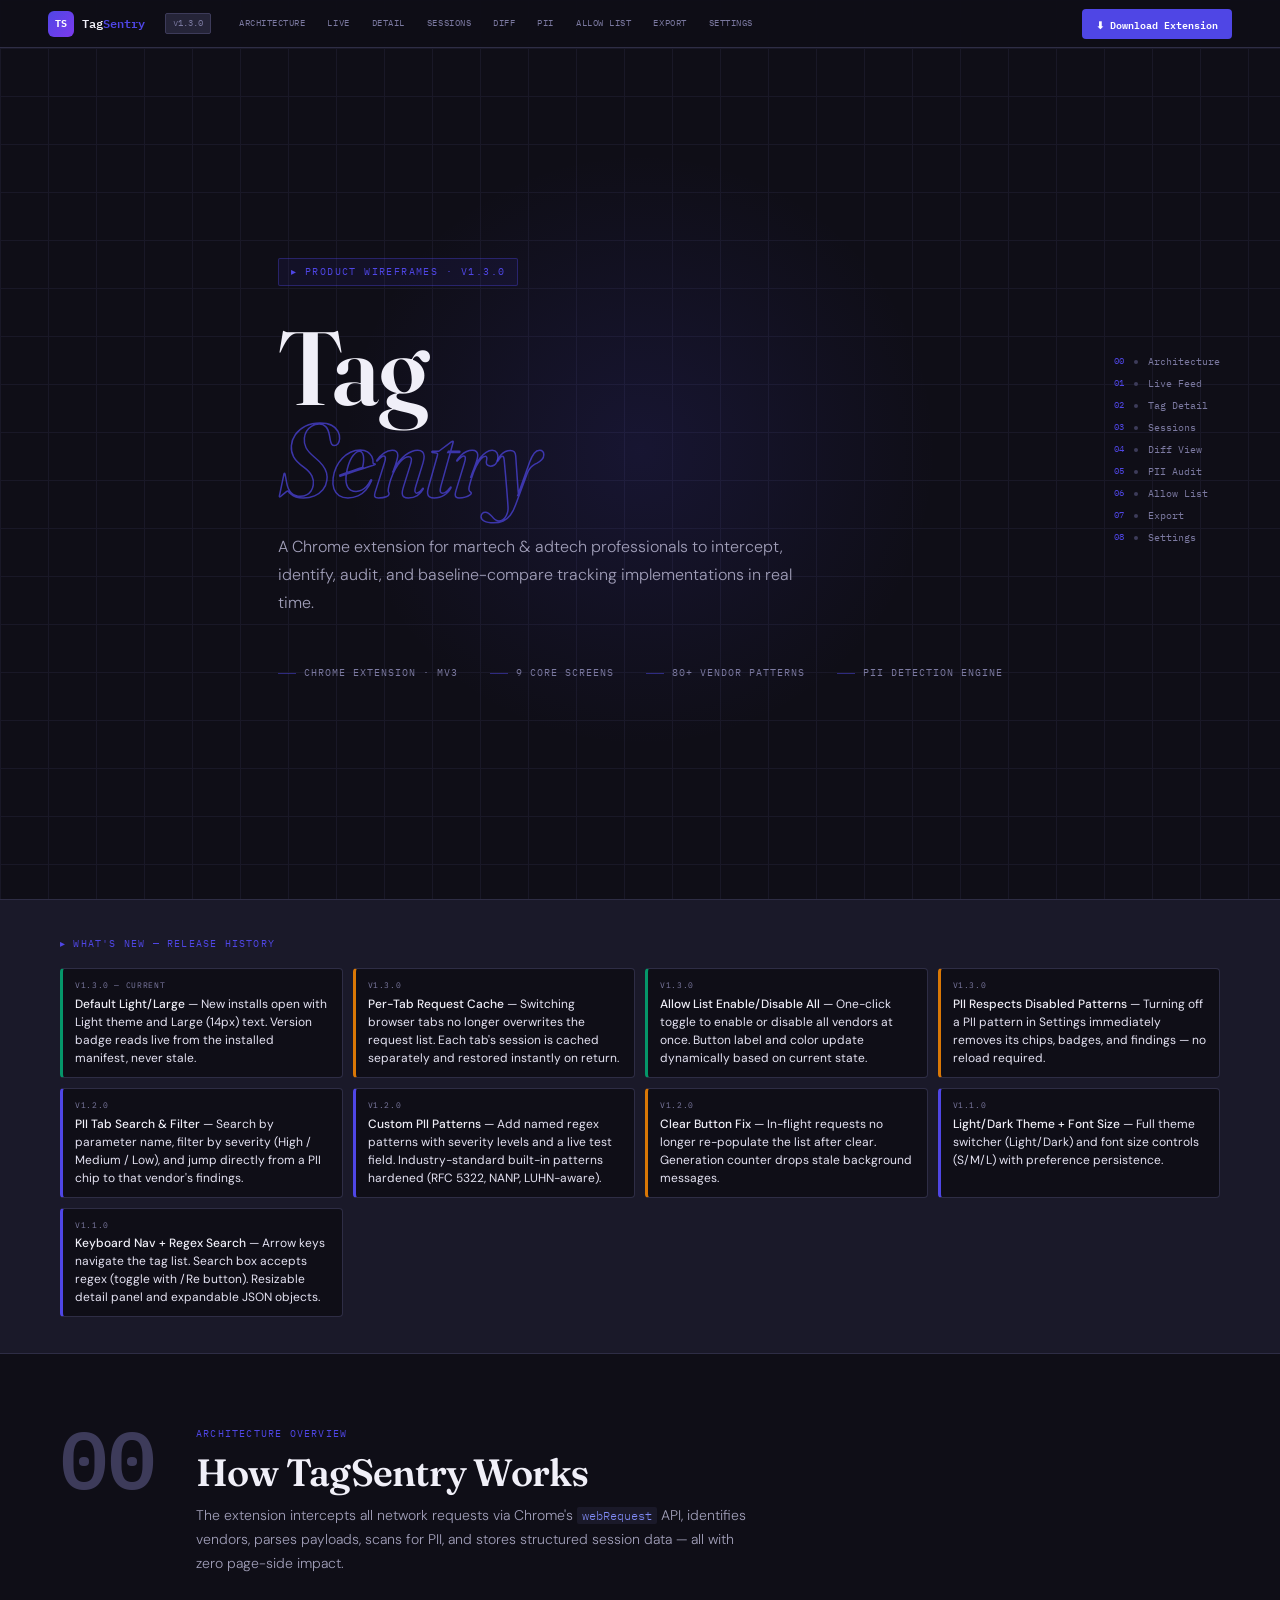
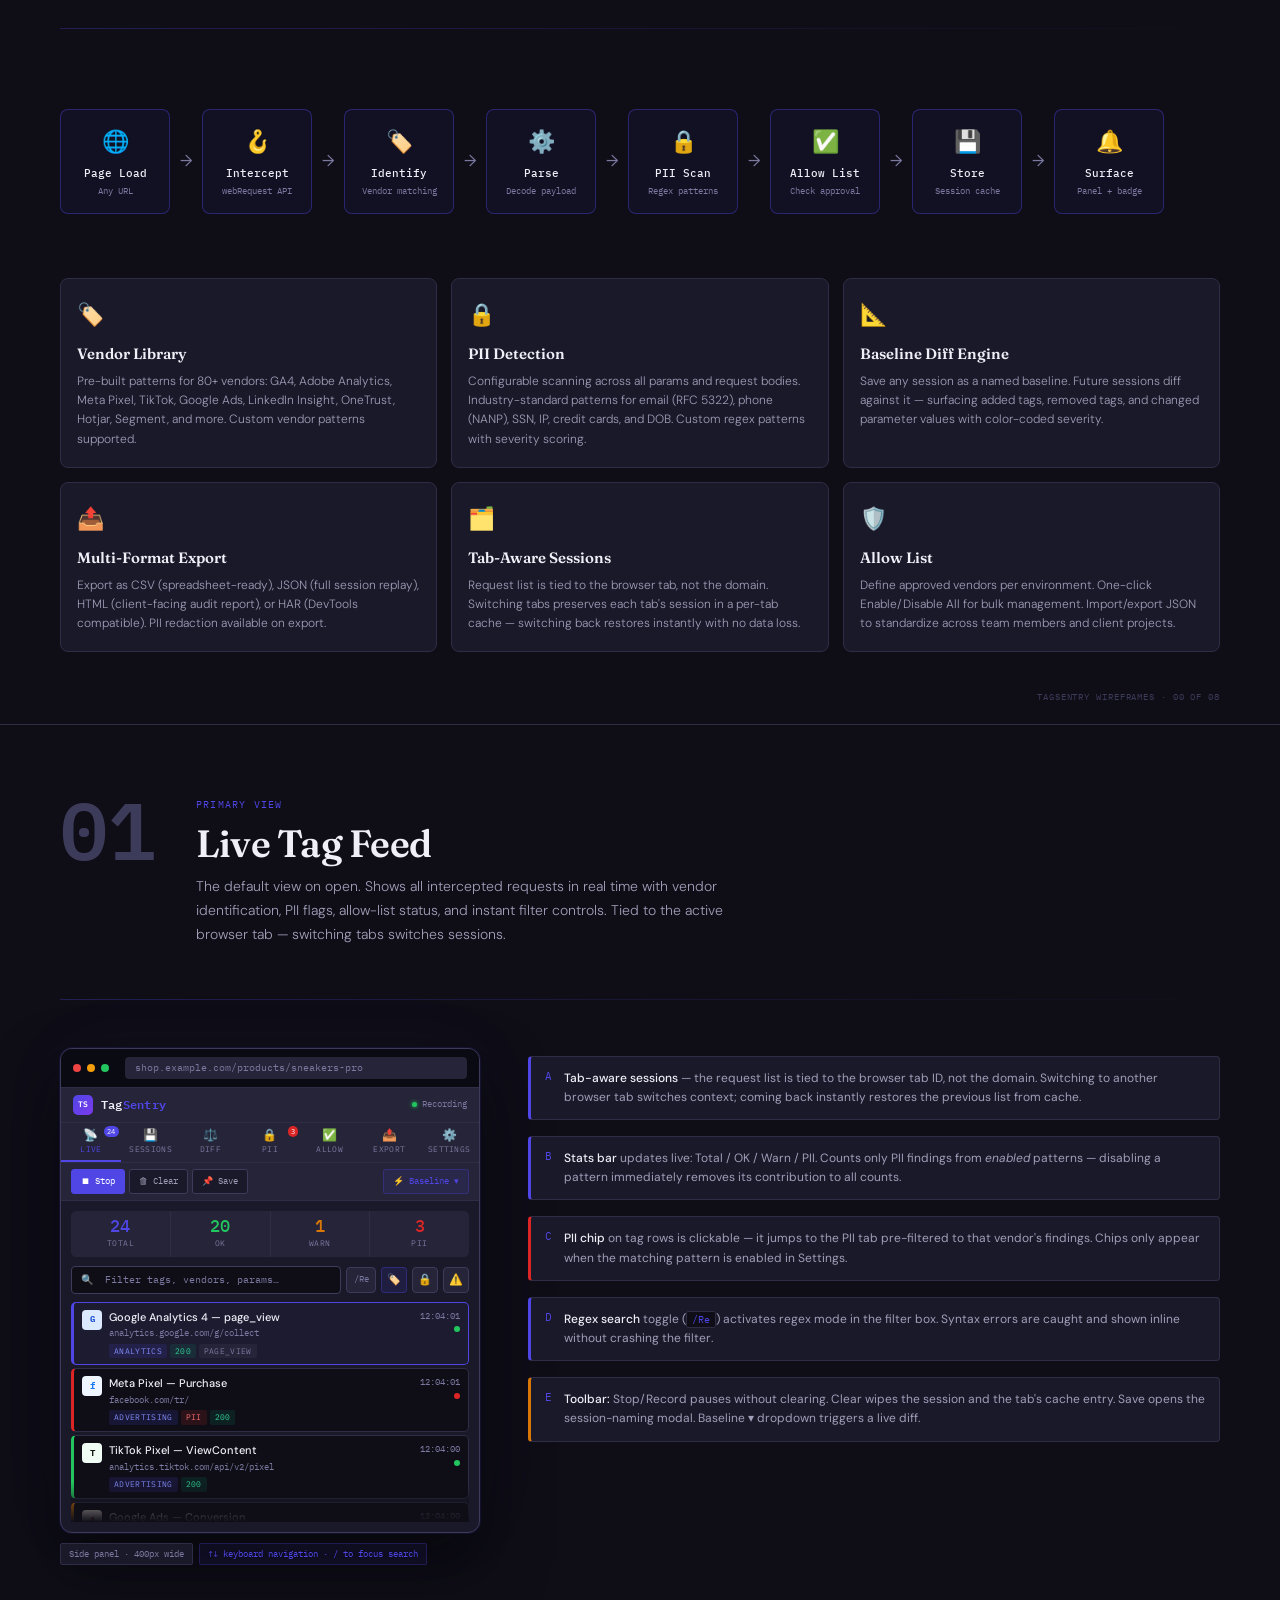
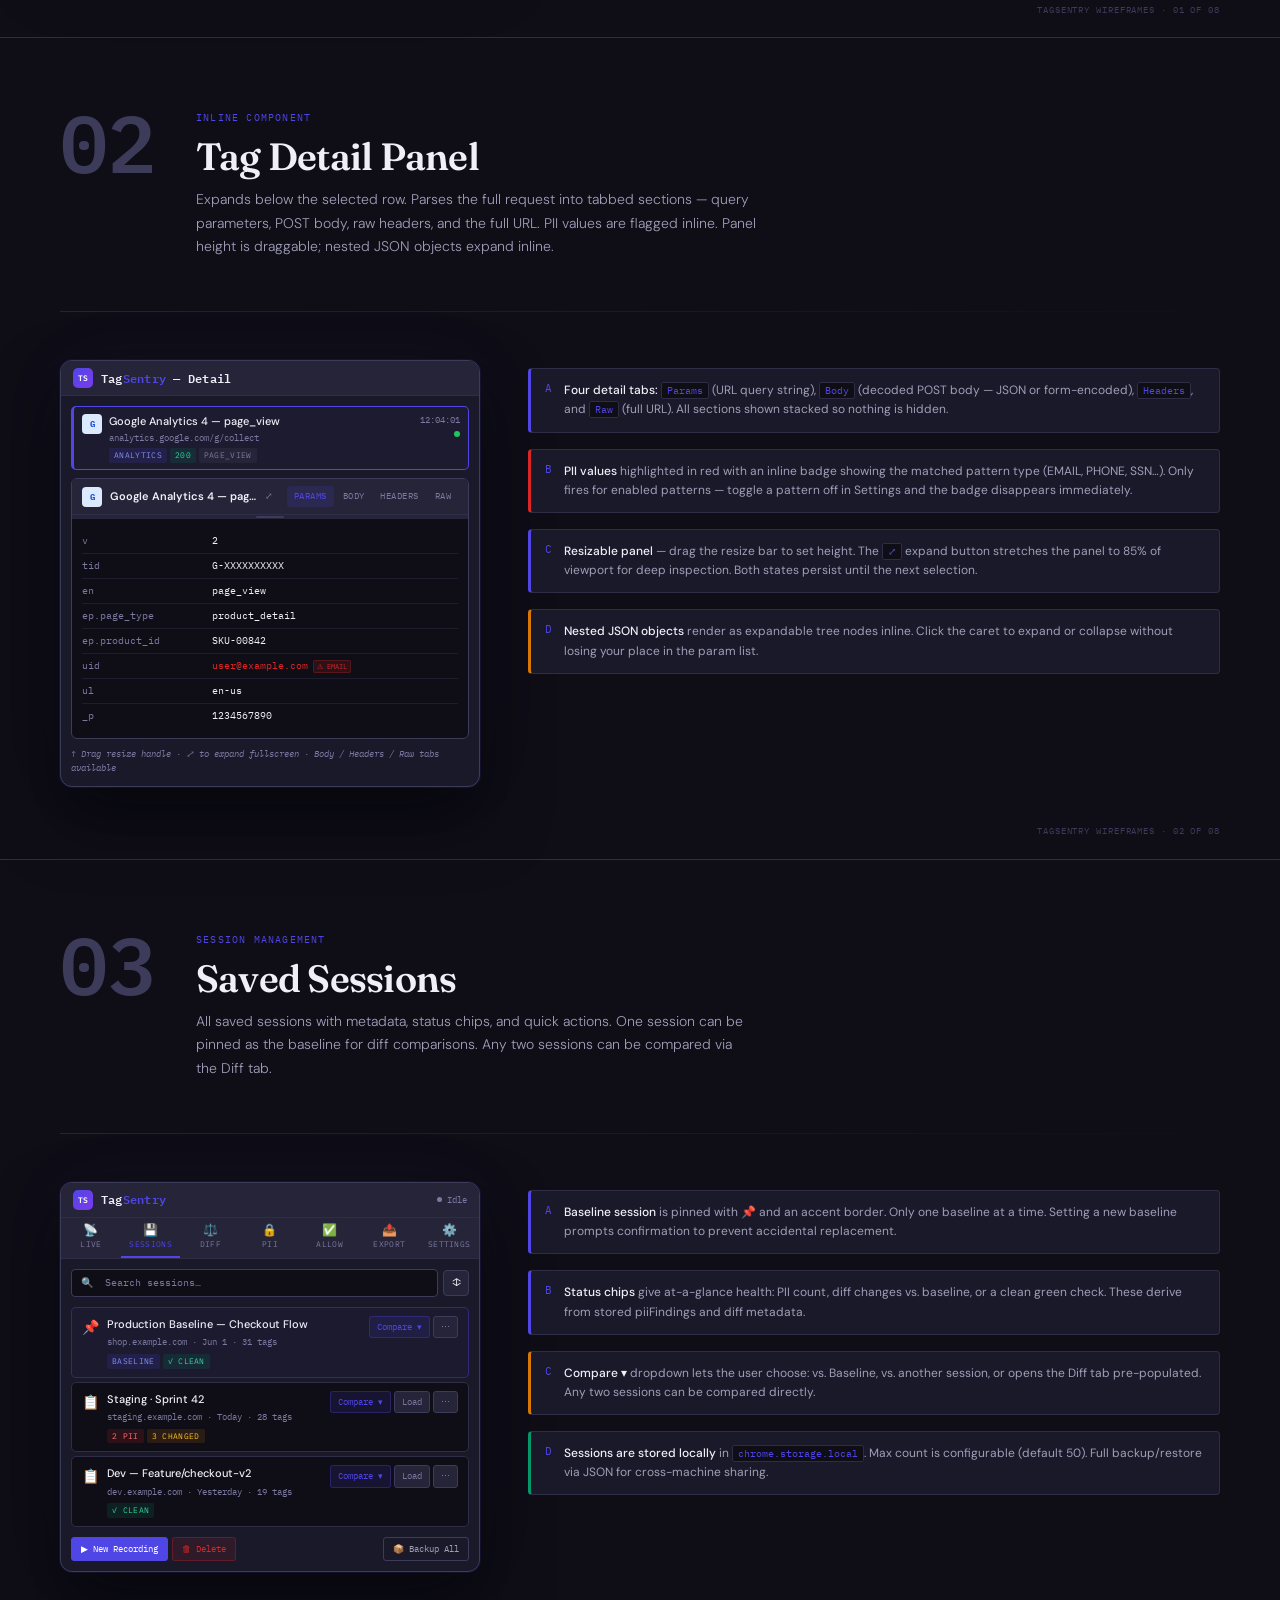
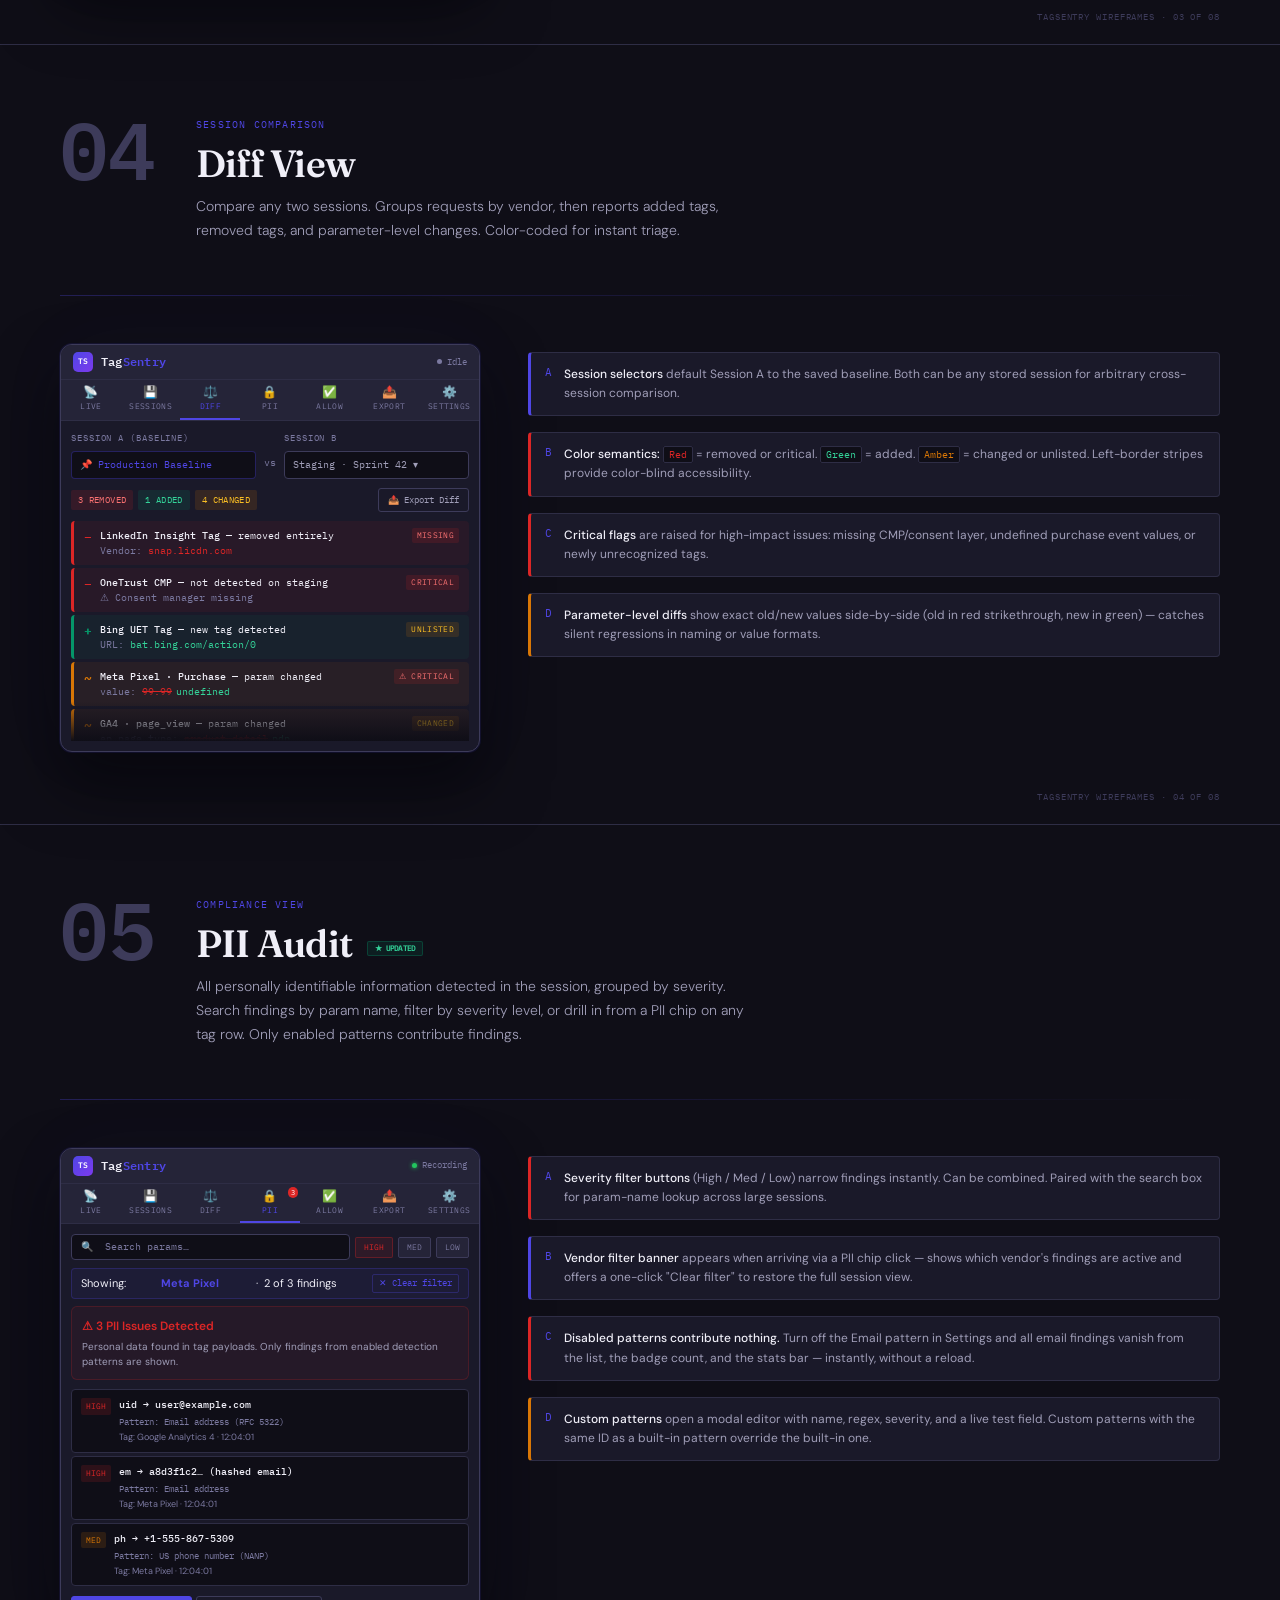
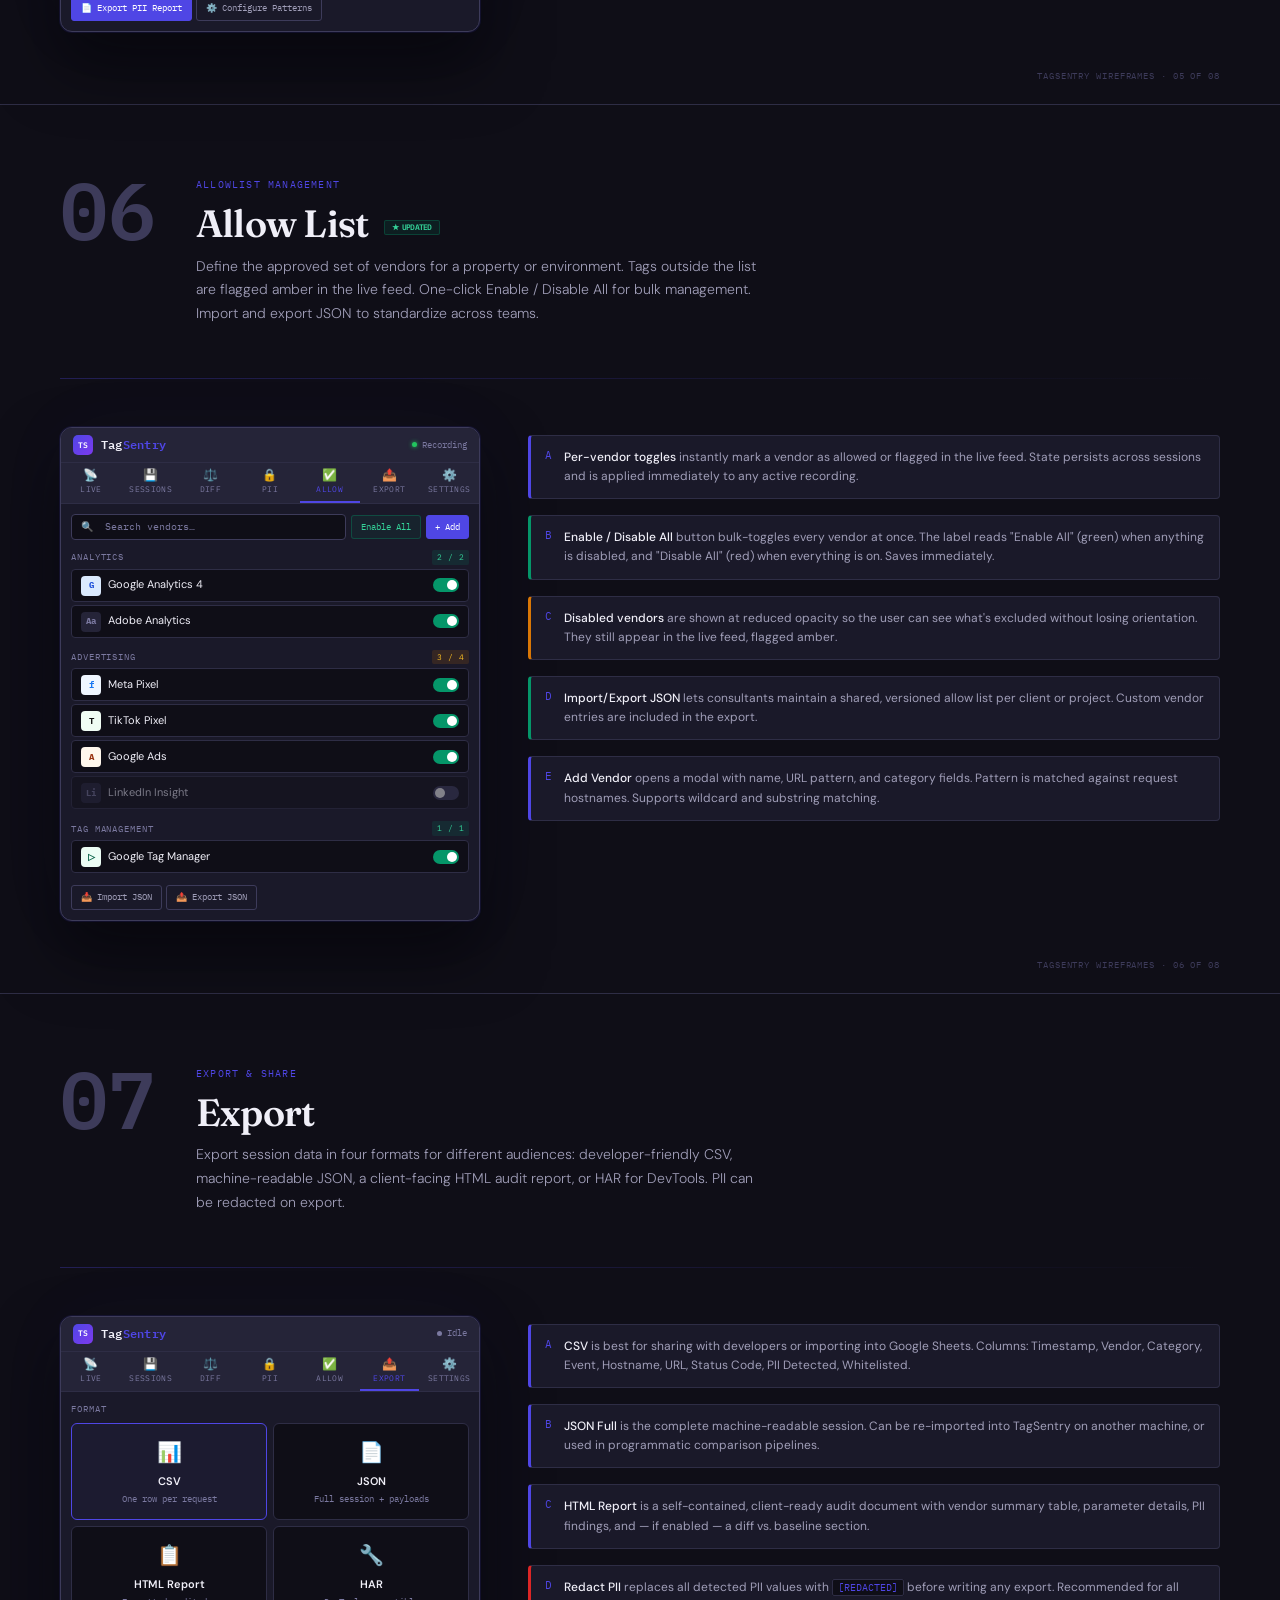
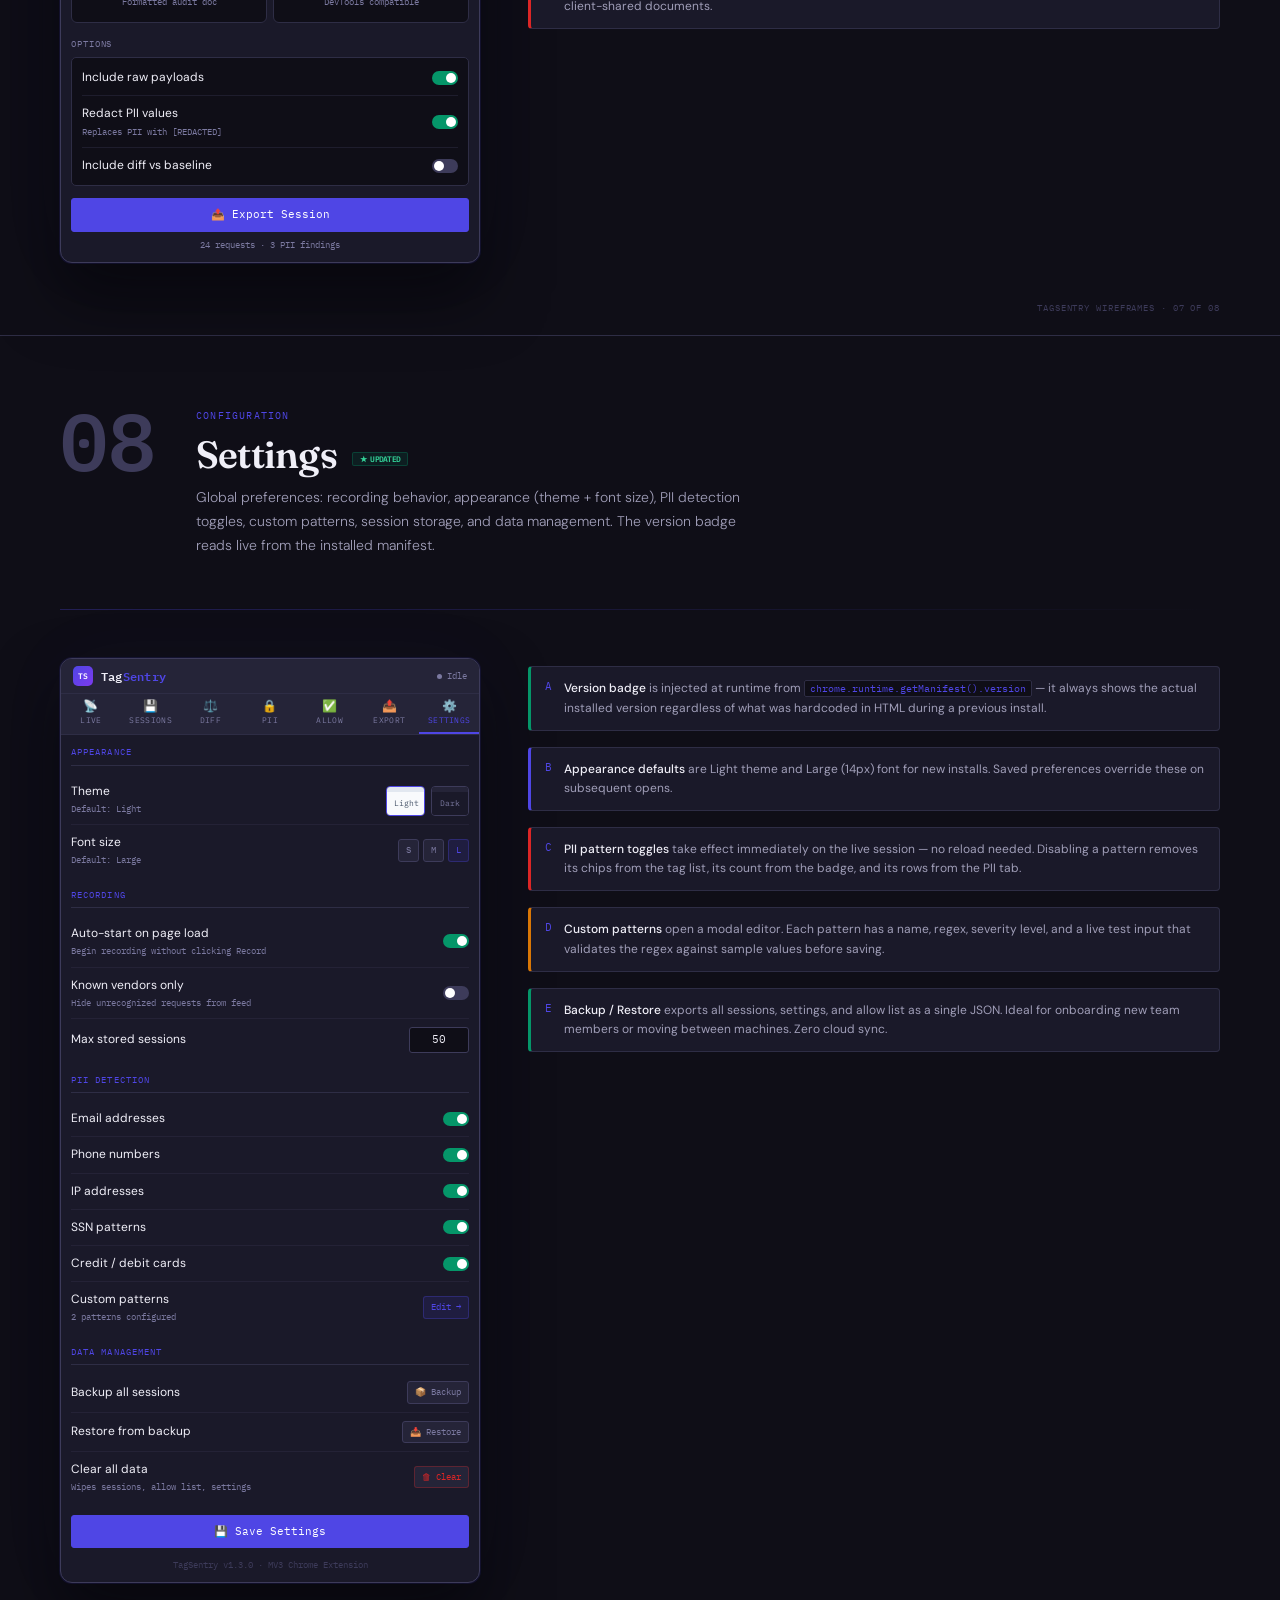
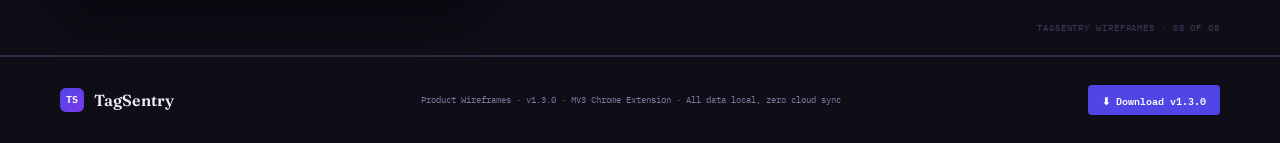
==== commit 67cc69f7: "Remove main.js, add wireframe.js and wireframe.css, and include tagsentry-v1.3.0.zip for version 1.3" ====
--- a/index.html
+++ b/index.html
@@ -3,33 +3,52 @@
 <head>
 <meta charset="UTF-8">
 <meta name="viewport" content="width=device-width, initial-scale=1.0">
-<title>TagSentry — Product Wireframes v1.0</title>
-<link rel="stylesheet" href="styles/main.css">
+<title>TagSentry — Product Wireframes v1.3</title>
+<link rel="stylesheet" href="wireframe.css">
 </head>
 <body>
 
 <!-- ══════════════════════════════════
+     STICKY NAV
+══════════════════════════════════════ -->
+<header class="top-bar">
+  <a class="bar-brand" href="#cover">
+    <div class="bar-logo">TS</div>
+    <span class="bar-name">Tag<span>Sentry</span></span>
+  </a>
+  <span class="bar-version js-version">v1.3.0</span>
+  <nav class="bar-spacer bar-nav" style="display:flex">
+    <a href="#arch">Architecture</a>
+    <a href="#live">Live</a>
+    <a href="#detail">Detail</a>
+    <a href="#sessions">Sessions</a>
+    <a href="#diff">Diff</a>
+    <a href="#pii">PII</a>
+    <a href="#allowlist">Allow List</a>
+    <a href="#export">Export</a>
+    <a href="#settings">Settings</a>
+  </nav>
+  <button class="bar-dl js-download">⬇ Download Extension</button>
+</header>
+
+
+<!-- ══════════════════════════════════
      COVER
 ══════════════════════════════════════ -->
-<div class="cover" id="cover">
+<section class="cover" id="cover">
   <div class="cover-grid"></div>
   <div class="cover-glow"></div>
-
   <div class="cover-inner">
-    <div class="cover-eyebrow">Product Wireframes · v1.0</div>
-    <h1 class="cover-title">
-      Tag<br>
-      <em>Sentry</em>
-    </h1>
-    <p class="cover-desc">A Chrome extension for martech & adtech professionals to intercept, identify, audit, and baseline-compare tracking implementations in real time.</p>
+    <div class="cover-eyebrow">Product Wireframes · <span class="js-version">v1.3.0</span></div>
+    <h1 class="cover-title">Tag<br><em>Sentry</em></h1>
+    <p class="cover-desc">A Chrome extension for martech &amp; adtech professionals to intercept, identify, audit, and baseline-compare tracking implementations in real time.</p>
     <div class="cover-meta">
       <div class="cover-meta-item">Chrome Extension · MV3</div>
-      <div class="cover-meta-item">8 Core Screens</div>
+      <div class="cover-meta-item">9 Core Screens</div>
       <div class="cover-meta-item">80+ Vendor Patterns</div>
       <div class="cover-meta-item">PII Detection Engine</div>
     </div>
   </div>
-
   <nav class="cover-index">
     <a class="index-item" href="#arch"><span class="index-num">00</span><span class="index-dot"></span>Architecture</a>
     <a class="index-item" href="#live"><span class="index-num">01</span><span class="index-dot"></span>Live Feed</a>
@@ -37,11 +56,31 @@
     <a class="index-item" href="#sessions"><span class="index-num">03</span><span class="index-dot"></span>Sessions</a>
     <a class="index-item" href="#diff"><span class="index-num">04</span><span class="index-dot"></span>Diff View</a>
     <a class="index-item" href="#pii"><span class="index-num">05</span><span class="index-dot"></span>PII Audit</a>
-    <a class="index-item" href="#whitelist"><span class="index-num">06</span><span class="index-dot"></span>Whitelist</a>
+    <a class="index-item" href="#allowlist"><span class="index-num">06</span><span class="index-dot"></span>Allow List</a>
     <a class="index-item" href="#export"><span class="index-num">07</span><span class="index-dot"></span>Export</a>
     <a class="index-item" href="#settings"><span class="index-num">08</span><span class="index-dot"></span>Settings</a>
   </nav>
-</div>
+</section>
+
+
+<!-- ══════════════════════════════════
+     CHANGELOG STRIP
+══════════════════════════════════════ -->
+<section class="changelog">
+  <div class="changelog-title">▸ What's New — Release History</div>
+  <div class="changelog-grid">
+    <div class="cl-item new"><div class="cl-ver">v1.3.0 — Current</div><div class="cl-text"><strong>Default Light/Large</strong> — New installs open with Light theme and Large (14px) text. Version badge reads live from the installed manifest, never stale.</div></div>
+    <div class="cl-item fix"><div class="cl-ver">v1.3.0</div><div class="cl-text"><strong>Per-Tab Request Cache</strong> — Switching browser tabs no longer overwrites the request list. Each tab's session is cached separately and restored instantly on return.</div></div>
+    <div class="cl-item new"><div class="cl-ver">v1.3.0</div><div class="cl-text"><strong>Allow List Enable/Disable All</strong> — One-click toggle to enable or disable all vendors at once. Button label and color update dynamically based on current state.</div></div>
+    <div class="cl-item fix"><div class="cl-ver">v1.3.0</div><div class="cl-text"><strong>PII Respects Disabled Patterns</strong> — Turning off a PII pattern in Settings immediately removes its chips, badges, and findings — no reload required.</div></div>
+    <div class="cl-item imp"><div class="cl-ver">v1.2.0</div><div class="cl-text"><strong>PII Tab Search &amp; Filter</strong> — Search by parameter name, filter by severity (High / Medium / Low), and jump directly from a PII chip to that vendor's findings.</div></div>
+    <div class="cl-item imp"><div class="cl-ver">v1.2.0</div><div class="cl-text"><strong>Custom PII Patterns</strong> — Add named regex patterns with severity levels and a live test field. Industry-standard built-in patterns hardened (RFC 5322, NANP, LUHN-aware).</div></div>
+    <div class="cl-item fix"><div class="cl-ver">v1.2.0</div><div class="cl-text"><strong>Clear Button Fix</strong> — In-flight requests no longer re-populate the list after clear. Generation counter drops stale background messages.</div></div>
+    <div class="cl-item imp"><div class="cl-ver">v1.1.0</div><div class="cl-text"><strong>Light/Dark Theme + Font Size</strong> — Full theme switcher (Light/Dark) and font size controls (S/M/L) with preference persistence.</div></div>
+    <div class="cl-item imp"><div class="cl-ver">v1.1.0</div><div class="cl-text"><strong>Keyboard Nav + Regex Search</strong> — Arrow keys navigate the tag list. Search box accepts regex (toggle with /Re button). Resizable detail panel and expandable JSON objects.</div></div>
+  </div>
+</section>
+
 
 <!-- ══════════════════════════════════
      00 — ARCHITECTURE
@@ -68,47 +107,24 @@
     <div class="flow-arr">→</div>
     <div class="flow-node hi"><div class="flow-icon">🔒</div><div class="flow-name">PII Scan</div><div class="flow-sub">Regex patterns</div></div>
     <div class="flow-arr">→</div>
-    <div class="flow-node hi"><div class="flow-icon">✅</div><div class="flow-name">Whitelist</div><div class="flow-sub">Check allowlist</div></div>
+    <div class="flow-node hi"><div class="flow-icon">✅</div><div class="flow-name">Allow List</div><div class="flow-sub">Check approval</div></div>
     <div class="flow-arr">→</div>
-    <div class="flow-node hi"><div class="flow-icon">💾</div><div class="flow-name">Store</div><div class="flow-sub">IndexedDB session</div></div>
+    <div class="flow-node hi"><div class="flow-icon">💾</div><div class="flow-name">Store</div><div class="flow-sub">Session cache</div></div>
     <div class="flow-arr">→</div>
-    <div class="flow-node hi"><div class="flow-icon">🔔</div><div class="flow-name">Surface</div><div class="flow-sub">Popup + badge</div></div>
+    <div class="flow-node hi"><div class="flow-icon">🔔</div><div class="flow-name">Surface</div><div class="flow-sub">Panel + badge</div></div>
   </div>
 
   <div class="feat-grid">
-    <div class="feat-card">
-      <div class="feat-icon">🏷️</div>
-      <div class="feat-title">Vendor Library</div>
-      <div class="feat-body">Pre-built patterns for 80+ vendors: GA4, Adobe Analytics, Meta Pixel, TikTok, Google Ads, LinkedIn Insight, OneTrust, Hotjar, Segment, and more. Custom vendor patterns also supported.</div>
-    </div>
-    <div class="feat-card">
-      <div class="feat-icon">🔒</div>
-      <div class="feat-title">PII Detection</div>
-      <div class="feat-body">Configurable regex scanning across all query parameters and request bodies. Detects emails, phone numbers, SSNs, IP addresses, credit card patterns, and custom user-defined patterns. Severity-scored findings.</div>
-    </div>
-    <div class="feat-card">
-      <div class="feat-icon">📐</div>
-      <div class="feat-title">Baseline Diff Engine</div>
-      <div class="feat-body">Save any session as a named baseline. Future sessions are automatically diff'd against it — surfacing added tags, removed tags, and changed parameter values with color-coded severity.</div>
-    </div>
-    <div class="feat-card">
-      <div class="feat-icon">📤</div>
-      <div class="feat-title">Multi-Format Export</div>
-      <div class="feat-body">Export session data as CSV, JSON, HTML audit report, or HAR-compatible format. PII values can be redacted before export. Reports include diff sections and compliance-ready PII summaries.</div>
-    </div>
-    <div class="feat-card">
-      <div class="feat-icon">✅</div>
-      <div class="feat-title">Whitelist Manager</div>
-      <div class="feat-body">Define the approved vendor set per property. Any tag firing outside the whitelist is flagged immediately in the live view. Import/export whitelists as JSON to share with teammates.</div>
-    </div>
-    <div class="feat-card">
-      <div class="feat-icon">💾</div>
-      <div class="feat-title">Session Storage</div>
-      <div class="feat-body">All sessions stored locally in IndexedDB with configurable retention limits. Sessions can be named, tagged, backed up, restored, and compared. Zero external data transmission.</div>
-    </div>
+    <div class="feat-card"><div class="feat-icon">🏷️</div><div class="feat-title">Vendor Library</div><div class="feat-body">Pre-built patterns for 80+ vendors: GA4, Adobe Analytics, Meta Pixel, TikTok, Google Ads, LinkedIn Insight, OneTrust, Hotjar, Segment, and more. Custom vendor patterns supported.</div></div>
+    <div class="feat-card"><div class="feat-icon">🔒</div><div class="feat-title">PII Detection</div><div class="feat-body">Configurable scanning across all params and request bodies. Industry-standard patterns for email (RFC 5322), phone (NANP), SSN, IP, credit cards, and DOB. Custom regex patterns with severity scoring.</div></div>
+    <div class="feat-card"><div class="feat-icon">📐</div><div class="feat-title">Baseline Diff Engine</div><div class="feat-body">Save any session as a named baseline. Future sessions diff against it — surfacing added tags, removed tags, and changed parameter values with color-coded severity.</div></div>
+    <div class="feat-card"><div class="feat-icon">📤</div><div class="feat-title">Multi-Format Export</div><div class="feat-body">Export as CSV (spreadsheet-ready), JSON (full session replay), HTML (client-facing audit report), or HAR (DevTools compatible). PII redaction available on export.</div></div>
+    <div class="feat-card"><div class="feat-icon">🗂️</div><div class="feat-title">Tab-Aware Sessions</div><div class="feat-body">Request list is tied to the browser tab, not the domain. Switching tabs preserves each tab's session in a per-tab cache — switching back restores instantly with no data loss.</div></div>
+    <div class="feat-card"><div class="feat-icon">🛡️</div><div class="feat-title">Allow List</div><div class="feat-body">Define approved vendors per environment. One-click Enable/Disable All for bulk management. Import/export JSON to standardize across team members and client projects.</div></div>
   </div>
   <div class="page-stamp">TagSentry Wireframes · 00 of 08</div>
 </div>
+
 
 <!-- ══════════════════════════════════
      01 — LIVE FEED
@@ -119,14 +135,13 @@
     <div class="page-meta">
       <div class="page-tag">Primary View</div>
       <h2 class="page-title">Live Tag Feed</h2>
-      <p class="page-desc">The default view on popup open. Shows all intercepted network requests in real time, with vendor identification, status indicators, and instant filter controls. Click any row to expand its detail panel.</p>
+      <p class="page-desc">The default view on open. Shows all intercepted requests in real time with vendor identification, PII flags, allow-list status, and instant filter controls. Tied to the active browser tab — switching tabs switches sessions.</p>
     </div>
   </div>
   <div class="section-rule"></div>
 
   <div class="two-col">
     <div>
-      <!-- Browser Chrome -->
       <div class="ext-frame w420">
         <div class="browser-bar">
           <div class="browser-dot bd-red"></div>
@@ -137,17 +152,14 @@
         <div class="popup-bar">
           <div class="popup-logo">TS</div>
           <div class="popup-name">Tag<span>Sentry</span></div>
-          <div class="recording-badge">
-            <div class="rec-dot live"></div>
-            Recording
-          </div>
+          <div class="recording-badge"><div class="rec-dot live"></div>Recording</div>
         </div>
         <div class="tab-rail">
           <div class="t-tab on"><div class="t-tab-icon">📡</div>Live<div class="t-badge">24</div></div>
           <div class="t-tab"><div class="t-tab-icon">💾</div>Sessions</div>
           <div class="t-tab"><div class="t-tab-icon">⚖️</div>Diff</div>
           <div class="t-tab"><div class="t-tab-icon">🔒</div>PII<div class="t-badge red">3</div></div>
-          <div class="t-tab"><div class="t-tab-icon">✅</div>Whitelist</div>
+          <div class="t-tab"><div class="t-tab-icon">✅</div>Allow</div>
           <div class="t-tab"><div class="t-tab-icon">📤</div>Export</div>
           <div class="t-tab"><div class="t-tab-icon">⚙️</div>Settings</div>
         </div>
@@ -167,9 +179,10 @@
           </div>
           <div class="search-row">
             <div class="search-box">🔍 &nbsp;Filter tags, vendors, params…</div>
-            <div class="ic-btn on" title="Known vendors only">🏷️</div>
-            <div class="ic-btn" title="PII only">🔒</div>
-            <div class="ic-btn" title="Warnings only">⚠️</div>
+            <div class="ic-btn" style="font-size:9px;width:30px;color:var(--fog);font-family:var(--mono)">/Re</div>
+            <div class="ic-btn on">🏷️</div>
+            <div class="ic-btn">🔒</div>
+            <div class="ic-btn">⚠️</div>
           </div>
           <div class="tag-list scroll-clip">
             <div class="tag-row ok sel">
@@ -177,11 +190,7 @@
               <div class="tag-info">
                 <div class="tag-name">Google Analytics 4 — page_view</div>
                 <div class="tag-host">analytics.google.com/g/collect</div>
-                <div class="tag-chips">
-                  <span class="chip c-blue">GA4</span>
-                  <span class="chip c-green">200 OK</span>
-                  <span class="chip c-grey">page_view</span>
-                </div>
+                <div class="tag-chips"><span class="chip c-blue">Analytics</span><span class="chip c-green">200</span><span class="chip c-grey">page_view</span></div>
               </div>
               <div class="tag-aside"><div class="tag-time">12:04:01</div><div class="dot d-g"></div></div>
             </div>
@@ -190,11 +199,7 @@
               <div class="tag-info">
                 <div class="tag-name">Meta Pixel — Purchase</div>
                 <div class="tag-host">facebook.com/tr/</div>
-                <div class="tag-chips">
-                  <span class="chip c-blue">Meta</span>
-                  <span class="chip c-red">PII</span>
-                  <span class="chip c-green">200 OK</span>
-                </div>
+                <div class="tag-chips"><span class="chip c-blue">Advertising</span><span class="chip c-red" style="cursor:pointer" title="Click to view findings in PII tab">PII</span><span class="chip c-green">200</span></div>
               </div>
               <div class="tag-aside"><div class="tag-time">12:04:01</div><div class="dot d-r"></div></div>
             </div>
@@ -203,10 +208,7 @@
               <div class="tag-info">
                 <div class="tag-name">TikTok Pixel — ViewContent</div>
                 <div class="tag-host">analytics.tiktok.com/api/v2/pixel</div>
-                <div class="tag-chips">
-                  <span class="chip c-blue">TikTok</span>
-                  <span class="chip c-green">200 OK</span>
-                </div>
+                <div class="tag-chips"><span class="chip c-blue">Advertising</span><span class="chip c-green">200</span></div>
               </div>
               <div class="tag-aside"><div class="tag-time">12:04:00</div><div class="dot d-g"></div></div>
             </div>
@@ -215,10 +217,7 @@
               <div class="tag-info">
                 <div class="tag-name">Google Ads — Conversion</div>
                 <div class="tag-host">googleadservices.com/pagead/conversion</div>
-                <div class="tag-chips">
-                  <span class="chip c-blue">G Ads</span>
-                  <span class="chip c-amber">Unlisted</span>
-                </div>
+                <div class="tag-chips"><span class="chip c-blue">Advertising</span><span class="chip c-amber">Unlisted</span></div>
               </div>
               <div class="tag-aside"><div class="tag-time">12:04:00</div><div class="dot d-am"></div></div>
             </div>
@@ -227,10 +226,7 @@
               <div class="tag-info">
                 <div class="tag-name">Google Tag Manager</div>
                 <div class="tag-host">googletagmanager.com/gtm.js</div>
-                <div class="tag-chips">
-                  <span class="chip c-teal">Container</span>
-                  <span class="chip c-green">200 OK</span>
-                </div>
+                <div class="tag-chips"><span class="chip c-teal">Tag Mgmt</span><span class="chip c-green">200</span></div>
               </div>
               <div class="tag-aside"><div class="tag-time">12:03:58</div><div class="dot d-g"></div></div>
             </div>
@@ -238,43 +234,24 @@
         </div>
       </div>
       <div style="margin-top:10px;display:flex;gap:6px;flex-wrap:wrap">
-        <span style="font-family:var(--mono);font-size:9px;color:var(--fog);background:var(--ink2);border:1px solid var(--rule);padding:3px 8px;border-radius:2px">Popup: 420 × 600px</span>
-        <span style="font-family:var(--mono);font-size:9px;color:var(--accent);background:rgba(79,70,229,0.08);border:1px solid rgba(79,70,229,0.25);padding:3px 8px;border-radius:2px">Click row → detail panel opens below</span>
-      </div>
-    </div>
-
+        <span style="font-family:var(--mono);font-size:9px;color:var(--fog);background:var(--ink2);border:1px solid var(--rule);padding:3px 8px;border-radius:2px">Side panel · 400px wide</span>
+        <span style="font-family:var(--mono);font-size:9px;color:var(--accent);background:rgba(79,70,229,0.08);border:1px solid rgba(79,70,229,0.25);padding:3px 8px;border-radius:2px">↑↓ keyboard navigation · / to focus search</span>
+      </div>
+    </div>
     <div class="annotation-col">
-      <div class="ann accent">
-        <div class="ann-num">A</div>
-        <div class="ann-body"><strong>Status indicators</strong> use a colored left-border + status dot. <code>Green</code> = OK and whitelisted. <code>Amber</code> = known vendor but not in whitelist. <code>Red</code> = PII detected.</div>
-      </div>
-      <div class="ann accent">
-        <div class="ann-num">B</div>
-        <div class="ann-body"><strong>Stats bar</strong> gives instant totals — Total / OK / Warn / PII — updating in real time as new requests come in.</div>
-      </div>
-      <div class="ann accent">
-        <div class="ann-num">C</div>
-        <div class="ann-body"><strong>Filter bar</strong> supports free-text search across vendor name, hostname, and parameter values. Three toggle buttons add quick filters: known vendors only, PII-only, unlisted-only.</div>
-      </div>
-      <div class="ann amber">
-        <div class="ann-num">D</div>
-        <div class="ann-body"><strong>Toolbar</strong> controls recording state. <code>Stop / Record</code> pauses interception without clearing data. <code>Save</code> opens the session-naming modal. <code>Baseline ▾</code> dropdown runs a diff against saved baseline.</div>
-      </div>
-      <div class="ann rose">
-        <div class="ann-num">E</div>
-        <div class="ann-body"><strong>PII badge</strong> on the PII tab shows a live count. Clicking navigates directly to the PII audit view with all findings for the current session.</div>
-      </div>
-      <div class="ann jade">
-        <div class="ann-num">F</div>
-        <div class="ann-body"><strong>Selected row</strong> highlighted with accent border. Detail panel slides open below the list — no separate navigation required.</div>
-      </div>
+      <div class="ann accent"><div class="ann-num">A</div><div class="ann-body"><strong>Tab-aware sessions</strong> — the request list is tied to the browser tab ID, not the domain. Switching to another browser tab switches context; coming back instantly restores the previous list from cache.</div></div>
+      <div class="ann accent"><div class="ann-num">B</div><div class="ann-body"><strong>Stats bar</strong> updates live: Total / OK / Warn / PII. Counts only PII findings from <em>enabled</em> patterns — disabling a pattern immediately removes its contribution to all counts.</div></div>
+      <div class="ann rose"><div class="ann-num">C</div><div class="ann-body"><strong>PII chip</strong> on tag rows is clickable — it jumps to the PII tab pre-filtered to that vendor's findings. Chips only appear when the matching pattern is enabled in Settings.</div></div>
+      <div class="ann accent"><div class="ann-num">D</div><div class="ann-body"><strong>Regex search</strong> toggle (<code>/Re</code>) activates regex mode in the filter box. Syntax errors are caught and shown inline without crashing the filter.</div></div>
+      <div class="ann amber"><div class="ann-num">E</div><div class="ann-body"><strong>Toolbar:</strong> Stop/Record pauses without clearing. Clear wipes the session and the tab's cache entry. Save opens the session-naming modal. Baseline ▾ dropdown triggers a live diff.</div></div>
     </div>
   </div>
   <div class="page-stamp">TagSentry Wireframes · 01 of 08</div>
 </div>
 
-<!-- ══════════════════════════════════
-     02 — TAG DETAIL PANEL
+
+<!-- ══════════════════════════════════
+     02 — TAG DETAIL
 ══════════════════════════════════════ -->
 <div class="page" id="detail">
   <div class="page-header">
@@ -282,7 +259,7 @@
     <div class="page-meta">
       <div class="page-tag">Inline Component</div>
       <h2 class="page-title">Tag Detail Panel</h2>
-      <p class="page-desc">Expands below the tag list when any row is selected. Parses the full request into tabbed views — query parameters, request body, raw headers, and the full raw URL. PII values are flagged inline.</p>
+      <p class="page-desc">Expands below the selected row. Parses the full request into tabbed sections — query parameters, POST body, raw headers, and the full URL. PII values are flagged inline. Panel height is draggable; nested JSON objects expand inline.</p>
     </div>
   </div>
   <div class="section-rule"></div>
@@ -291,25 +268,23 @@
     <div class="ext-frame w420">
       <div class="popup-bar">
         <div class="popup-logo">TS</div>
-        <div class="popup-name">Tag<span>Sentry</span> — Detail View</div>
+        <div class="popup-name">Tag<span>Sentry</span> — Detail</div>
       </div>
       <div class="popup-body">
-        <!-- Simulated selected tag row -->
         <div class="tag-row ok sel" style="margin-bottom:8px">
           <div class="vi vi-g">G</div>
           <div class="tag-info">
             <div class="tag-name">Google Analytics 4 — page_view</div>
             <div class="tag-host">analytics.google.com/g/collect</div>
-            <div class="tag-chips"><span class="chip c-blue">GA4</span><span class="chip c-green">200 OK</span><span class="chip c-grey">page_view</span></div>
+            <div class="tag-chips"><span class="chip c-blue">Analytics</span><span class="chip c-green">200</span><span class="chip c-grey">page_view</span></div>
           </div>
           <div class="tag-aside"><div class="tag-time">12:04:01</div><div class="dot d-g"></div></div>
         </div>
-
-        <!-- Detail Panel -->
         <div class="detail-panel">
           <div class="detail-head">
             <div class="vi vi-g" style="flex-shrink:0">G</div>
             <div style="font-size:11px;font-weight:600;flex:1;overflow:hidden;text-overflow:ellipsis;white-space:nowrap">Google Analytics 4 — page_view</div>
+            <div style="font-family:var(--mono);font-size:9px;color:var(--fog);margin-right:6px">⤢</div>
             <div class="detail-tabs">
               <div class="d-tab on">Params</div>
               <div class="d-tab">Body</div>
@@ -317,54 +292,34 @@
               <div class="d-tab">Raw</div>
             </div>
           </div>
+          <div class="resize-hint"></div>
           <div class="kv-table">
             <div class="kv-row"><div class="kv-k">v</div><div class="kv-v">2</div></div>
             <div class="kv-row"><div class="kv-k">tid</div><div class="kv-v">G-XXXXXXXXXX</div></div>
             <div class="kv-row"><div class="kv-k">en</div><div class="kv-v">page_view</div></div>
             <div class="kv-row"><div class="kv-k">ep.page_type</div><div class="kv-v">product_detail</div></div>
             <div class="kv-row"><div class="kv-k">ep.product_id</div><div class="kv-v">SKU-00842</div></div>
-            <div class="kv-row"><div class="kv-k">ul</div><div class="kv-v">en-us</div></div>
             <div class="kv-row">
               <div class="kv-k">uid</div>
-              <div class="kv-v pii">john.doe@example.com<span class="pii-tag">⚠ PII</span></div>
-            </div>
+              <div class="kv-v pii">user@example.com<span class="pii-tag">⚠ EMAIL</span></div>
+            </div>
+            <div class="kv-row"><div class="kv-k">ul</div><div class="kv-v">en-us</div></div>
             <div class="kv-row"><div class="kv-k">_p</div><div class="kv-v">1234567890</div></div>
-            <div class="kv-row"><div class="kv-k">dr</div><div class="kv-v">https://google.com/</div></div>
-          </div>
-        </div>
-
-        <!-- Raw view (second tab state shown as hint) -->
-        <div style="margin-top:8px;font-family:var(--mono);font-size:9px;color:var(--fog);font-style:italic">
-          ↑ Params tab active · Body / Headers / Raw tabs available
-        </div>
-      </div>
-    </div>
-
+          </div>
+        </div>
+        <div style="margin-top:8px;font-family:var(--mono);font-size:9px;color:var(--fog);font-style:italic">↑ Drag resize handle · ⤢ to expand fullscreen · Body / Headers / Raw tabs available</div>
+      </div>
+    </div>
     <div class="annotation-col">
-      <div class="ann accent">
-        <div class="ann-num">A</div>
-        <div class="ann-body"><strong>Four tabs</strong> for parsing a request: <code>Params</code> (URL query string), <code>Body</code> (decoded POST body — JSON or form-encoded), <code>Headers</code> (request headers), <code>Raw</code> (full URL string).</div>
-      </div>
-      <div class="ann rose">
-        <div class="ann-num">B</div>
-        <div class="ann-body"><strong>PII values</strong> are highlighted in red with an inline <code>⚠ PII</code> badge directly beside the offending value. No separate screen needed — engineers see the issue immediately in context.</div>
-      </div>
-      <div class="ann accent">
-        <div class="ann-num">C</div>
-        <div class="ann-body"><strong>Key column</strong> is fixed width (130px) with word-break to handle long parameter names. Value column is full-width and wraps naturally.</div>
-      </div>
-      <div class="ann amber">
-        <div class="ann-num">D</div>
-        <div class="ann-body"><strong>Nested objects</strong> in JSON bodies are flattened using dot notation (e.g. <code>ecommerce.items.0.item_id</code>) for easy scanning.</div>
-      </div>
-      <div class="ann jade">
-        <div class="ann-num">E</div>
-        <div class="ann-body"><strong>Panel height</strong> is capped at ~180px with an internal scrollbar so the popup doesn't overflow the viewport. The tag list remains visible above it.</div>
-      </div>
+      <div class="ann accent"><div class="ann-num">A</div><div class="ann-body"><strong>Four detail tabs:</strong> <code>Params</code> (URL query string), <code>Body</code> (decoded POST body — JSON or form-encoded), <code>Headers</code>, and <code>Raw</code> (full URL). All sections shown stacked so nothing is hidden.</div></div>
+      <div class="ann rose"><div class="ann-num">B</div><div class="ann-body"><strong>PII values</strong> highlighted in red with an inline badge showing the matched pattern type (EMAIL, PHONE, SSN…). Only fires for enabled patterns — toggle a pattern off in Settings and the badge disappears immediately.</div></div>
+      <div class="ann accent"><div class="ann-num">C</div><div class="ann-body"><strong>Resizable panel</strong> — drag the resize bar to set height. The <code>⤢</code> expand button stretches the panel to 85% of viewport for deep inspection. Both states persist until the next selection.</div></div>
+      <div class="ann amber"><div class="ann-num">D</div><div class="ann-body"><strong>Nested JSON objects</strong> render as expandable tree nodes inline. Click the caret to expand or collapse without losing your place in the param list.</div></div>
     </div>
   </div>
   <div class="page-stamp">TagSentry Wireframes · 02 of 08</div>
 </div>
+
 
 <!-- ══════════════════════════════════
      03 — SESSIONS
@@ -375,24 +330,20 @@
     <div class="page-meta">
       <div class="page-tag">Session Management</div>
       <h2 class="page-title">Saved Sessions</h2>
-      <p class="page-desc">All saved sessions with metadata, status chips, and quick actions. One session can be pinned as the current baseline. Any session can be compared against baseline or another session via the Diff view.</p>
+      <p class="page-desc">All saved sessions with metadata, status chips, and quick actions. One session can be pinned as the baseline for diff comparisons. Any two sessions can be compared via the Diff tab.</p>
     </div>
   </div>
   <div class="section-rule"></div>
 
   <div class="two-col">
     <div class="ext-frame w420">
-      <div class="popup-bar">
-        <div class="popup-logo">TS</div>
-        <div class="popup-name">Tag<span>Sentry</span></div>
-        <div class="recording-badge"><div class="rec-dot idle"></div>Idle</div>
-      </div>
+      <div class="popup-bar"><div class="popup-logo">TS</div><div class="popup-name">Tag<span>Sentry</span></div><div class="recording-badge"><div class="rec-dot idle"></div>Idle</div></div>
       <div class="tab-rail">
         <div class="t-tab"><div class="t-tab-icon">📡</div>Live</div>
         <div class="t-tab on"><div class="t-tab-icon">💾</div>Sessions</div>
         <div class="t-tab"><div class="t-tab-icon">⚖️</div>Diff</div>
         <div class="t-tab"><div class="t-tab-icon">🔒</div>PII</div>
-        <div class="t-tab"><div class="t-tab-icon">✅</div>Whitelist</div>
+        <div class="t-tab"><div class="t-tab-icon">✅</div>Allow</div>
         <div class="t-tab"><div class="t-tab-icon">📤</div>Export</div>
         <div class="t-tab"><div class="t-tab-icon">⚙️</div>Settings</div>
       </div>
@@ -401,69 +352,33 @@
           <div class="search-box">🔍 &nbsp;Search sessions…</div>
           <div class="ic-btn">↕️</div>
         </div>
-
         <div class="sess-item baseline">
           <div class="sess-icon">📌</div>
           <div class="sess-info">
             <div class="sess-name">Production Baseline — Checkout Flow</div>
             <div class="sess-meta">shop.example.com · Jun 1 · 31 tags</div>
-            <div class="sess-chips">
-              <span class="chip c-blue">BASELINE</span>
-              <span class="chip c-green">Clean</span>
-            </div>
-          </div>
-          <div class="sess-actions">
-            <div class="s-btn">Load</div>
-            <div class="s-btn p">Compare ▾</div>
-          </div>
-        </div>
-
+            <div class="sess-chips"><span class="chip c-blue">BASELINE</span><span class="chip c-green">✓ Clean</span></div>
+          </div>
+          <div class="sess-actions"><div class="s-btn p">Compare ▾</div><div class="s-btn">⋯</div></div>
+        </div>
         <div class="sess-item">
           <div class="sess-icon">📋</div>
           <div class="sess-info">
-            <div class="sess-name">Staging — Sprint 42 Deploy</div>
-            <div class="sess-meta">staging.example.com · Today 11:58 · 28 tags</div>
-            <div class="sess-chips">
-              <span class="chip c-red">3 PII</span>
-              <span class="chip c-amber">2 Missing</span>
-            </div>
-          </div>
-          <div class="sess-actions">
-            <div class="s-btn">Load</div>
-            <div class="s-btn p">Compare ▾</div>
-          </div>
-        </div>
-
+            <div class="sess-name">Staging · Sprint 42</div>
+            <div class="sess-meta">staging.example.com · Today · 28 tags</div>
+            <div class="sess-chips"><span class="chip c-red">2 PII</span><span class="chip c-amber">3 changed</span></div>
+          </div>
+          <div class="sess-actions"><div class="s-btn p">Compare ▾</div><div class="s-btn">Load</div><div class="s-btn">⋯</div></div>
+        </div>
         <div class="sess-item">
           <div class="sess-icon">📋</div>
           <div class="sess-info">
-            <div class="sess-name">QA Run — Homepage</div>
-            <div class="sess-meta">qa.example.com · Yesterday 16:22 · 18 tags</div>
-            <div class="sess-chips">
-              <span class="chip c-green">Clean</span>
-            </div>
-          </div>
-          <div class="sess-actions">
-            <div class="s-btn">Load</div>
-            <div class="s-btn p">Compare ▾</div>
-          </div>
-        </div>
-
-        <div class="sess-item">
-          <div class="sess-icon">📋</div>
-          <div class="sess-info">
-            <div class="sess-name">Dev — New TikTok Integration</div>
-            <div class="sess-meta">localhost:3000 · May 30 · 9 tags</div>
-            <div class="sess-chips">
-              <span class="chip c-grey">Draft</span>
-            </div>
-          </div>
-          <div class="sess-actions">
-            <div class="s-btn">Load</div>
-            <div class="s-btn">⋯</div>
-          </div>
-        </div>
-
+            <div class="sess-name">Dev — Feature/checkout-v2</div>
+            <div class="sess-meta">dev.example.com · Yesterday · 19 tags</div>
+            <div class="sess-chips"><span class="chip c-green">✓ Clean</span></div>
+          </div>
+          <div class="sess-actions"><div class="s-btn p">Compare ▾</div><div class="s-btn">Load</div><div class="s-btn">⋯</div></div>
+        </div>
         <div class="toolbar" style="margin-top:10px;background:transparent;padding:0;border:none">
           <div class="tb-btn primary">▶ New Recording</div>
           <div class="tb-btn danger">🗑 Delete</div>
@@ -472,28 +387,16 @@
         </div>
       </div>
     </div>
-
     <div class="annotation-col">
-      <div class="ann accent">
-        <div class="ann-num">A</div>
-        <div class="ann-body"><strong>Baseline is pinned</strong> with a 📌 icon and an indigo-accented border. Only one session is baseline at a time. Setting a new one prompts confirmation to prevent accidental replacement.</div>
-      </div>
-      <div class="ann accent">
-        <div class="ann-num">B</div>
-        <div class="ann-body"><strong>Status chips</strong> give at-a-glance health: PII count, missing tags vs. baseline, or a clean green check. These derive from the stored session's piiFindings and diff metadata.</div>
-      </div>
-      <div class="ann amber">
-        <div class="ann-num">C</div>
-        <div class="ann-body"><strong>Compare ▾ dropdown</strong> lets user choose: <em>vs. Baseline</em>, <em>vs. another session</em>, or opens the full Diff tab pre-populated with the selected session as Session B.</div>
-      </div>
-      <div class="ann jade">
-        <div class="ann-num">D</div>
-        <div class="ann-body"><strong>Sessions are stored</strong> in browser <code>IndexedDB</code> — no external server. Maximum count is configurable (default 50). Full backup/restore via JSON for cross-machine or team sharing.</div>
-      </div>
+      <div class="ann accent"><div class="ann-num">A</div><div class="ann-body"><strong>Baseline session</strong> is pinned with 📌 and an accent border. Only one baseline at a time. Setting a new baseline prompts confirmation to prevent accidental replacement.</div></div>
+      <div class="ann accent"><div class="ann-num">B</div><div class="ann-body"><strong>Status chips</strong> give at-a-glance health: PII count, diff changes vs. baseline, or a clean green check. These derive from stored piiFindings and diff metadata.</div></div>
+      <div class="ann amber"><div class="ann-num">C</div><div class="ann-body"><strong>Compare ▾</strong> dropdown lets the user choose: vs. Baseline, vs. another session, or opens the Diff tab pre-populated. Any two sessions can be compared directly.</div></div>
+      <div class="ann jade"><div class="ann-num">D</div><div class="ann-body"><strong>Sessions are stored locally</strong> in <code>chrome.storage.local</code>. Max count is configurable (default 50). Full backup/restore via JSON for cross-machine sharing.</div></div>
     </div>
   </div>
   <div class="page-stamp">TagSentry Wireframes · 03 of 08</div>
 </div>
+
 
 <!-- ══════════════════════════════════
      04 — DIFF VIEW
@@ -504,29 +407,24 @@
     <div class="page-meta">
       <div class="page-tag">Session Comparison</div>
       <h2 class="page-title">Diff View</h2>
-      <p class="page-desc">Compare any two sessions. The diff engine groups requests by vendor, then reports: tags added, tags removed, and parameter-level changes. Color-coded for instant triage by severity.</p>
+      <p class="page-desc">Compare any two sessions. Groups requests by vendor, then reports added tags, removed tags, and parameter-level changes. Color-coded for instant triage.</p>
     </div>
   </div>
   <div class="section-rule"></div>
 
   <div class="two-col">
     <div class="ext-frame w420">
-      <div class="popup-bar">
-        <div class="popup-logo">TS</div>
-        <div class="popup-name">Tag<span>Sentry</span></div>
-        <div class="recording-badge"><div class="rec-dot idle"></div>Idle</div>
-      </div>
+      <div class="popup-bar"><div class="popup-logo">TS</div><div class="popup-name">Tag<span>Sentry</span></div><div class="recording-badge"><div class="rec-dot idle"></div>Idle</div></div>
       <div class="tab-rail">
         <div class="t-tab"><div class="t-tab-icon">📡</div>Live</div>
         <div class="t-tab"><div class="t-tab-icon">💾</div>Sessions</div>
         <div class="t-tab on"><div class="t-tab-icon">⚖️</div>Diff</div>
         <div class="t-tab"><div class="t-tab-icon">🔒</div>PII</div>
-        <div class="t-tab"><div class="t-tab-icon">✅</div>Whitelist</div>
+        <div class="t-tab"><div class="t-tab-icon">✅</div>Allow</div>
         <div class="t-tab"><div class="t-tab-icon">📤</div>Export</div>
         <div class="t-tab"><div class="t-tab-icon">⚙️</div>Settings</div>
       </div>
       <div class="popup-body">
-        <!-- Session selectors -->
         <div style="display:flex;align-items:center;gap:8px;margin-bottom:9px">
           <div style="flex:1">
             <span class="small-label">Session A (baseline)</span>
@@ -538,88 +436,33 @@
             <div style="background:var(--ink);border:1px solid var(--rule2);border-radius:4px;padding:5px 8px;font-family:var(--mono);font-size:10px;color:var(--mist)">Staging · Sprint 42 ▾</div>
           </div>
         </div>
-
-        <!-- Summary chips + run btn -->
         <div style="display:flex;gap:5px;margin-bottom:9px;align-items:center;flex-wrap:wrap">
           <span class="chip c-red" style="font-size:9px;padding:3px 7px">3 removed</span>
           <span class="chip c-green" style="font-size:9px;padding:3px 7px">1 added</span>
           <span class="chip c-amber" style="font-size:9px;padding:3px 7px">4 changed</span>
-          <div class="tb-spacer"></div>
+          <div style="flex:1"></div>
           <div class="tb-btn" style="font-size:9px">📤 Export Diff</div>
         </div>
-
-        <!-- Diff list -->
         <div class="scroll-clip">
-          <div class="diff-row rem">
-            <div class="diff-mark m-minus">−</div>
-            <div class="diff-content">
-              <b>LinkedIn Insight Tag</b> — removed entirely<br>
-              <span style="color:var(--fog)">Vendor:</span> <span style="color:var(--rose)">snap.licdn.com</span>
-            </div>
-            <span class="chip c-red" style="flex-shrink:0">Missing</span>
-          </div>
-          <div class="diff-row rem">
-            <div class="diff-mark m-minus">−</div>
-            <div class="diff-content">
-              <b>OneTrust CMP</b> — not detected on staging<br>
-              <span style="color:var(--fog)">⚠ Consent manager missing</span>
-            </div>
-            <span class="chip c-red" style="flex-shrink:0">Critical</span>
-          </div>
-          <div class="diff-row add">
-            <div class="diff-mark m-plus">+</div>
-            <div class="diff-content">
-              <b>Bing UET Tag</b> — new tag detected<br>
-              <span style="color:var(--fog)">URL:</span> <span style="color:#34d399">bat.bing.com/action/0</span>
-            </div>
-            <span class="chip c-amber" style="flex-shrink:0">Unlisted</span>
-          </div>
-          <div class="diff-row chg">
-            <div class="diff-mark m-wave">~</div>
-            <div class="diff-content">
-              <b>Meta Pixel · Purchase</b> — param changed<br>
-              <span style="color:var(--fog)">value: </span><span class="old">99.99</span><span class="new">undefined</span>
-            </div>
-            <span class="chip c-red" style="flex-shrink:0">⚠ Critical</span>
-          </div>
-          <div class="diff-row chg">
-            <div class="diff-mark m-wave">~</div>
-            <div class="diff-content">
-              <b>GA4 · page_view</b> — param changed<br>
-              <span style="color:var(--fog)">ep.page_type: </span><span class="old">product_detail</span><span class="new">pdp</span>
-            </div>
-            <span class="chip c-amber" style="flex-shrink:0">Changed</span>
-          </div>
-        </div>
-      </div>
-    </div>
-
+          <div class="diff-row rem"><div class="diff-mark m-minus">−</div><div class="diff-content"><b>LinkedIn Insight Tag</b> — removed entirely<br><span style="color:var(--fog)">Vendor:</span> <span style="color:var(--rose)">snap.licdn.com</span></div><span class="chip c-red" style="flex-shrink:0">Missing</span></div>
+          <div class="diff-row rem"><div class="diff-mark m-minus">−</div><div class="diff-content"><b>OneTrust CMP</b> — not detected on staging<br><span style="color:var(--fog)">⚠ Consent manager missing</span></div><span class="chip c-red" style="flex-shrink:0">Critical</span></div>
+          <div class="diff-row add"><div class="diff-mark m-plus">+</div><div class="diff-content"><b>Bing UET Tag</b> — new tag detected<br><span style="color:var(--fog)">URL:</span> <span style="color:#34d399">bat.bing.com/action/0</span></div><span class="chip c-amber" style="flex-shrink:0">Unlisted</span></div>
+          <div class="diff-row chg"><div class="diff-mark m-wave">~</div><div class="diff-content"><b>Meta Pixel · Purchase</b> — param changed<br><span style="color:var(--fog)">value: </span><span class="old">99.99</span><span class="new">undefined</span></div><span class="chip c-red" style="flex-shrink:0">⚠ Critical</span></div>
+          <div class="diff-row chg"><div class="diff-mark m-wave">~</div><div class="diff-content"><b>GA4 · page_view</b> — param changed<br><span style="color:var(--fog)">ep.page_type: </span><span class="old">product_detail</span><span class="new">pdp</span></div><span class="chip c-amber" style="flex-shrink:0">Changed</span></div>
+        </div>
+      </div>
+    </div>
     <div class="annotation-col">
-      <div class="ann accent">
-        <div class="ann-num">A</div>
-        <div class="ann-body"><strong>Session selectors</strong> are dropdown inputs. Session A defaults to the saved baseline if one exists. Both can be any stored session for arbitrary cross-session comparison.</div>
-      </div>
-      <div class="ann rose">
-        <div class="ann-num">B</div>
-        <div class="ann-body"><strong>Color semantics:</strong> <code style="color:var(--rose)">Red</code> = removed or critical issue. <code style="color:#34d399">Green</code> = added. <code style="color:var(--amber)">Amber</code> = changed value or unlisted new tag. Each has a left-border stripe for color-blind accessibility.</div>
-      </div>
-      <div class="ann rose">
-        <div class="ann-num">C</div>
-        <div class="ann-body"><strong>Critical flags</strong> are surfaced for high-impact issues: missing CMP/consent layer, undefined purchase event values, or new completely unrecognized tags.</div>
-      </div>
-      <div class="ann amber">
-        <div class="ann-num">D</div>
-        <div class="ann-body"><strong>Parameter-level diffs</strong> show the exact old and new values side-by-side (old in red strikethrough, new in green). Useful for catching silent regressions in naming conventions or value formats.</div>
-      </div>
-      <div class="ann jade">
-        <div class="ann-num">E</div>
-        <div class="ann-body"><strong>Export Diff</strong> generates a standalone report of all changes — ideal for sharing with developers, QA leads, or clients as a validation sign-off document.</div>
-      </div>
+      <div class="ann accent"><div class="ann-num">A</div><div class="ann-body"><strong>Session selectors</strong> default Session A to the saved baseline. Both can be any stored session for arbitrary cross-session comparison.</div></div>
+      <div class="ann rose"><div class="ann-num">B</div><div class="ann-body"><strong>Color semantics:</strong> <code style="color:var(--rose)">Red</code> = removed or critical. <code style="color:#34d399">Green</code> = added. <code style="color:var(--amber)">Amber</code> = changed or unlisted. Left-border stripes provide color-blind accessibility.</div></div>
+      <div class="ann rose"><div class="ann-num">C</div><div class="ann-body"><strong>Critical flags</strong> are raised for high-impact issues: missing CMP/consent layer, undefined purchase event values, or newly unrecognized tags.</div></div>
+      <div class="ann amber"><div class="ann-num">D</div><div class="ann-body"><strong>Parameter-level diffs</strong> show exact old/new values side-by-side (old in red strikethrough, new in green) — catches silent regressions in naming or value formats.</div></div>
     </div>
   </div>
   <div class="page-stamp">TagSentry Wireframes · 04 of 08</div>
 </div>
 
+
 <!-- ══════════════════════════════════
      05 — PII AUDIT
 ══════════════════════════════════════ -->
@@ -628,180 +471,149 @@
     <div class="page-num-large">05</div>
     <div class="page-meta">
       <div class="page-tag">Compliance View</div>
-      <h2 class="page-title">PII Audit</h2>
-      <p class="page-desc">All personally identifiable information detected across the current session, grouped by severity. Exportable as a standalone compliance report for GDPR/CCPA review, handoff to legal, or client sign-off.</p>
+      <h2 class="page-title">PII Audit <span class="new-badge">Updated</span></h2>
+      <p class="page-desc">All personally identifiable information detected in the session, grouped by severity. Search findings by param name, filter by severity level, or drill in from a PII chip on any tag row. Only enabled patterns contribute findings.</p>
     </div>
   </div>
   <div class="section-rule"></div>
 
   <div class="two-col">
     <div class="ext-frame w420">
-      <div class="popup-bar">
-        <div class="popup-logo">TS</div>
-        <div class="popup-name">Tag<span>Sentry</span></div>
-        <div class="recording-badge"><div class="rec-dot live"></div>Recording</div>
-      </div>
+      <div class="popup-bar"><div class="popup-logo">TS</div><div class="popup-name">Tag<span>Sentry</span></div><div class="recording-badge"><div class="rec-dot live"></div>Recording</div></div>
       <div class="tab-rail">
         <div class="t-tab"><div class="t-tab-icon">📡</div>Live</div>
         <div class="t-tab"><div class="t-tab-icon">💾</div>Sessions</div>
         <div class="t-tab"><div class="t-tab-icon">⚖️</div>Diff</div>
         <div class="t-tab on"><div class="t-tab-icon">🔒</div>PII<div class="t-badge red">3</div></div>
-        <div class="t-tab"><div class="t-tab-icon">✅</div>Whitelist</div>
+        <div class="t-tab"><div class="t-tab-icon">✅</div>Allow</div>
         <div class="t-tab"><div class="t-tab-icon">📤</div>Export</div>
         <div class="t-tab"><div class="t-tab-icon">⚙️</div>Settings</div>
       </div>
       <div class="popup-body">
+        <!-- Search + severity filters — NEW in v1.2 -->
+        <div class="pii-filter-row">
+          <div class="search-box" style="font-size:10px;padding:4px 9px">🔍 &nbsp;Search params…</div>
+          <div class="pii-sev-btn on">HIGH</div>
+          <div class="pii-sev-btn">MED</div>
+          <div class="pii-sev-btn">LOW</div>
+        </div>
+        <!-- Vendor filter banner — shown when navigating from a PII chip -->
+        <div class="pii-vendor-banner">
+          Showing: <strong>Meta Pixel</strong> &nbsp;·&nbsp; 2 of 3 findings
+          <div class="pii-clear-btn">✕ Clear filter</div>
+        </div>
         <div class="pii-alert">
           <div class="pii-alert-title">⚠ 3 PII Issues Detected</div>
-          <div class="pii-alert-body">Personal data found in tag payloads. Review each finding and confirm legal basis and consent coverage before production deployment.</div>
-        </div>
-
-        <span class="small-label">Findings · Current Session</span>
-
+          <div class="pii-alert-body">Personal data found in tag payloads. Only findings from enabled detection patterns are shown.</div>
+        </div>
         <div class="pii-row">
           <div class="sev-badge sev-h">HIGH</div>
           <div class="pii-det">
-            <div class="pii-param">uid → john.doe@example.com</div>
+            <div class="pii-param">uid → user@example.com</div>
             <div class="pii-val">Pattern: Email address (RFC 5322)</div>
-            <div class="pii-src">Tag: Google Analytics 4 · req_12:04:01</div>
-          </div>
-        </div>
-
+            <div class="pii-src">Tag: Google Analytics 4 · 12:04:01</div>
+          </div>
+        </div>
         <div class="pii-row">
           <div class="sev-badge sev-h">HIGH</div>
           <div class="pii-det">
-            <div class="pii-param">em → a8d3f1… (hashed email)</div>
-            <div class="pii-val">Pattern: Hashed email (Meta CAPI)</div>
-            <div class="pii-src">Tag: Meta Pixel · req_12:04:01</div>
-          </div>
-        </div>
-
+            <div class="pii-param">em → a8d3f1c2… (hashed email)</div>
+            <div class="pii-val">Pattern: Email address</div>
+            <div class="pii-src">Tag: Meta Pixel · 12:04:01</div>
+          </div>
+        </div>
         <div class="pii-row">
           <div class="sev-badge sev-m">MED</div>
           <div class="pii-det">
             <div class="pii-param">ph → +1-555-867-5309</div>
-            <div class="pii-val">Pattern: US phone number (E.164)</div>
-            <div class="pii-src">Tag: Meta Pixel · req_12:04:01</div>
-          </div>
-        </div>
-
+            <div class="pii-val">Pattern: US phone number (NANP)</div>
+            <div class="pii-src">Tag: Meta Pixel · 12:04:01</div>
+          </div>
+        </div>
         <div class="toolbar" style="margin-top:10px;background:transparent;padding:0;border:none">
           <div class="tb-btn primary">📄 Export PII Report</div>
           <div class="tb-btn">⚙️ Configure Patterns</div>
         </div>
       </div>
     </div>
-
     <div class="annotation-col">
-      <div class="ann rose">
-        <div class="ann-num">A</div>
-        <div class="ann-body"><strong>Severity levels:</strong> <code>HIGH</code> — clear PII (email, SSN, phone number, credit card). <code>MEDIUM</code> — likely PII or hashed PII (hashed emails, partial identifiers). <code>LOW</code> — potential PII patterns (long numeric IDs, possible dates of birth).</div>
-      </div>
-      <div class="ann accent">
-        <div class="ann-num">B</div>
-        <div class="ann-body"><strong>Each finding</strong> surfaces the exact parameter key, the detected value (truncated for display), the detection pattern used for transparency, and the originating tag request ID.</div>
-      </div>
-      <div class="ann amber">
-        <div class="ann-num">C</div>
-        <div class="ann-body"><strong>Configure Patterns</strong> opens a modal for adding custom regex patterns — useful for internal user IDs, loyalty card numbers, or other domain-specific PII unique to your organization.</div>
-      </div>
-      <div class="ann jade">
-        <div class="ann-num">D</div>
-        <div class="ann-body"><strong>PII Report export</strong> generates a structured PDF or JSON file with all findings, timestamps, severity ratings, and associated tag metadata — formatted for compliance documentation.</div>
-      </div>
+      <div class="ann rose"><div class="ann-num">A</div><div class="ann-body"><strong>Severity filter buttons</strong> (High / Med / Low) narrow findings instantly. Can be combined. Paired with the search box for param-name lookup across large sessions.</div></div>
+      <div class="ann accent"><div class="ann-num">B</div><div class="ann-body"><strong>Vendor filter banner</strong> appears when arriving via a PII chip click — shows which vendor's findings are active and offers a one-click "Clear filter" to restore the full session view.</div></div>
+      <div class="ann rose"><div class="ann-num">C</div><div class="ann-body"><strong>Disabled patterns contribute nothing.</strong> Turn off the Email pattern in Settings and all email findings vanish from the list, the badge count, and the stats bar — instantly, without a reload.</div></div>
+      <div class="ann amber"><div class="ann-num">D</div><div class="ann-body"><strong>Custom patterns</strong> open a modal editor with name, regex, severity, and a live test field. Custom patterns with the same ID as a built-in pattern override the built-in one.</div></div>
     </div>
   </div>
   <div class="page-stamp">TagSentry Wireframes · 05 of 08</div>
 </div>
 
-<!-- ══════════════════════════════════
-     06 — WHITELIST
-══════════════════════════════════════ -->
-<div class="page" id="whitelist">
+
+<!-- ══════════════════════════════════
+     06 — ALLOW LIST
+══════════════════════════════════════ -->
+<div class="page" id="allowlist">
   <div class="page-header">
     <div class="page-num-large">06</div>
     <div class="page-meta">
       <div class="page-tag">Allowlist Management</div>
-      <h2 class="page-title">Tag Whitelist</h2>
-      <p class="page-desc">Define the approved set of vendors for a given property or environment. Tags outside the whitelist are flagged amber in the live feed. Import and export whitelists as JSON to standardize across teams and environments.</p>
+      <h2 class="page-title">Allow List <span class="new-badge">Updated</span></h2>
+      <p class="page-desc">Define the approved set of vendors for a property or environment. Tags outside the list are flagged amber in the live feed. One-click Enable / Disable All for bulk management. Import and export JSON to standardize across teams.</p>
     </div>
   </div>
   <div class="section-rule"></div>
 
   <div class="two-col">
     <div class="ext-frame w420">
-      <div class="popup-bar">
-        <div class="popup-logo">TS</div>
-        <div class="popup-name">Tag<span>Sentry</span></div>
-        <div class="recording-badge"><div class="rec-dot live"></div>Recording</div>
-      </div>
+      <div class="popup-bar"><div class="popup-logo">TS</div><div class="popup-name">Tag<span>Sentry</span></div><div class="recording-badge"><div class="rec-dot live"></div>Recording</div></div>
       <div class="tab-rail">
         <div class="t-tab"><div class="t-tab-icon">📡</div>Live</div>
         <div class="t-tab"><div class="t-tab-icon">💾</div>Sessions</div>
         <div class="t-tab"><div class="t-tab-icon">⚖️</div>Diff</div>
         <div class="t-tab"><div class="t-tab-icon">🔒</div>PII</div>
-        <div class="t-tab on"><div class="t-tab-icon">✅</div>Whitelist</div>
+        <div class="t-tab on"><div class="t-tab-icon">✅</div>Allow</div>
         <div class="t-tab"><div class="t-tab-icon">📤</div>Export</div>
         <div class="t-tab"><div class="t-tab-icon">⚙️</div>Settings</div>
       </div>
       <div class="popup-body">
-        <div class="search-row" style="margin-bottom:10px">
-          <div class="search-box">🔍 &nbsp;Search vendors…</div>
-          <div class="tb-btn primary" style="padding:5px 9px;font-size:9px;flex-shrink:0">+ Add Vendor</div>
-        </div>
-
+        <!-- Toolbar with Enable All — NEW in v1.3 -->
+        <div class="wl-toolbar">
+          <div class="search-box" style="font-size:10px;padding:4px 9px">🔍 &nbsp;Search vendors…</div>
+          <div class="wl-toggle-all">Enable All</div>
+          <div class="tb-btn primary" style="padding:4px 8px;font-size:9px;flex-shrink:0">+ Add</div>
+        </div>
         <div class="wl-cat">
           <div class="wl-cat-title">Analytics <span class="chip c-green" style="font-size:8px">2 / 2</span></div>
-          <div class="wl-item"><div class="vi vi-g" style="flex-shrink:0">G</div><div class="wl-name">Google Analytics 4</div><div class="wl-domain">analytics.google.com</div><div class="toggle-track on"></div></div>
-          <div class="wl-item"><div class="vi vi-aa" style="flex-shrink:0">Aa</div><div class="wl-name">Adobe Analytics</div><div class="wl-domain">omtrdc.net</div><div class="toggle-track on"></div></div>
-        </div>
-
+          <div class="wl-item"><div class="vi vi-g" style="flex-shrink:0">G</div><div class="wl-name">Google Analytics 4</div><div class="toggle-track on"></div></div>
+          <div class="wl-item"><div class="vi vi-un" style="flex-shrink:0">Aa</div><div class="wl-name">Adobe Analytics</div><div class="toggle-track on"></div></div>
+        </div>
         <div class="wl-cat">
           <div class="wl-cat-title">Advertising <span class="chip c-amber" style="font-size:8px">3 / 4</span></div>
-          <div class="wl-item"><div class="vi vi-fb" style="flex-shrink:0">f</div><div class="wl-name">Meta Pixel</div><div class="wl-domain">facebook.com</div><div class="toggle-track on"></div></div>
-          <div class="wl-item"><div class="vi vi-tt" style="flex-shrink:0">T</div><div class="wl-name">TikTok Pixel</div><div class="wl-domain">analytics.tiktok.com</div><div class="toggle-track on"></div></div>
-          <div class="wl-item"><div class="vi vi-ga" style="flex-shrink:0">A</div><div class="wl-name">Google Ads</div><div class="wl-domain">googleadservices.com</div><div class="toggle-track on"></div></div>
-          <div class="wl-item" style="opacity:0.45"><div class="vi vi-li" style="flex-shrink:0">Li</div><div class="wl-name">LinkedIn Insight</div><div class="wl-domain">snap.licdn.com</div><div class="toggle-track off"></div></div>
-        </div>
-
+          <div class="wl-item"><div class="vi vi-fb" style="flex-shrink:0">f</div><div class="wl-name">Meta Pixel</div><div class="toggle-track on"></div></div>
+          <div class="wl-item"><div class="vi vi-tt" style="flex-shrink:0">T</div><div class="wl-name">TikTok Pixel</div><div class="toggle-track on"></div></div>
+          <div class="wl-item"><div class="vi vi-ga" style="flex-shrink:0">A</div><div class="wl-name">Google Ads</div><div class="toggle-track on"></div></div>
+          <div class="wl-item dim"><div class="vi vi-un" style="flex-shrink:0">Li</div><div class="wl-name">LinkedIn Insight</div><div class="toggle-track off"></div></div>
+        </div>
         <div class="wl-cat">
           <div class="wl-cat-title">Tag Management <span class="chip c-green" style="font-size:8px">1 / 1</span></div>
-          <div class="wl-item"><div class="vi vi-gt" style="flex-shrink:0">▷</div><div class="wl-name">Google Tag Manager</div><div class="wl-domain">googletagmanager.com</div><div class="toggle-track on"></div></div>
-        </div>
-
+          <div class="wl-item"><div class="vi vi-gt" style="flex-shrink:0">▷</div><div class="wl-name">Google Tag Manager</div><div class="toggle-track on"></div></div>
+        </div>
         <div class="toolbar" style="margin-top:8px;background:transparent;padding:0;border:none">
           <div class="tb-btn">📥 Import JSON</div>
           <div class="tb-btn">📤 Export JSON</div>
         </div>
       </div>
     </div>
-
     <div class="annotation-col">
-      <div class="ann accent">
-        <div class="ann-num">A</div>
-        <div class="ann-body"><strong>Per-vendor toggles</strong> instantly mark that vendor as allowed or flagged in the live feed. The toggle state is persisted across sessions and applied immediately to any active recording.</div>
-      </div>
-      <div class="ann accent">
-        <div class="ann-num">B</div>
-        <div class="ann-body"><strong>Grouped by category:</strong> Analytics, Advertising, Tag Management, Consent / CMP, Heatmaps, A/B Testing, CDP. Category header shows a chip indicating how many are active vs. total.</div>
-      </div>
-      <div class="ann amber">
-        <div class="ann-num">C</div>
-        <div class="ann-body"><strong>Disabled vendors</strong> (toggled off) are shown at reduced opacity so the user can see what's excluded without losing orientation. They still appear in the live feed, but are flagged amber.</div>
-      </div>
-      <div class="ann jade">
-        <div class="ann-num">D</div>
-        <div class="ann-body"><strong>Import/Export JSON</strong> lets consultants maintain a shared, versioned whitelist per client or project. Custom vendor entries (including URL-pattern-only entries) are included in the export.</div>
-      </div>
-      <div class="ann jade">
-        <div class="ann-num">E</div>
-        <div class="ann-body"><strong>Add Vendor</strong> opens a modal with name, URL pattern, and category fields. Pattern is used for matching against request hostnames. Supports wildcard and substring matching.</div>
-      </div>
+      <div class="ann accent"><div class="ann-num">A</div><div class="ann-body"><strong>Per-vendor toggles</strong> instantly mark a vendor as allowed or flagged in the live feed. State persists across sessions and is applied immediately to any active recording.</div></div>
+      <div class="ann jade"><div class="ann-num">B</div><div class="ann-body"><strong>Enable / Disable All</strong> button bulk-toggles every vendor at once. The label reads "Enable All" (green) when anything is disabled, and "Disable All" (red) when everything is on. Saves immediately.</div></div>
+      <div class="ann amber"><div class="ann-num">C</div><div class="ann-body"><strong>Disabled vendors</strong> are shown at reduced opacity so the user can see what's excluded without losing orientation. They still appear in the live feed, flagged amber.</div></div>
+      <div class="ann jade"><div class="ann-num">D</div><div class="ann-body"><strong>Import/Export JSON</strong> lets consultants maintain a shared, versioned allow list per client or project. Custom vendor entries are included in the export.</div></div>
+      <div class="ann accent"><div class="ann-num">E</div><div class="ann-body"><strong>Add Vendor</strong> opens a modal with name, URL pattern, and category fields. Pattern is matched against request hostnames. Supports wildcard and substring matching.</div></div>
     </div>
   </div>
   <div class="page-stamp">TagSentry Wireframes · 06 of 08</div>
 </div>
 
+
 <!-- ══════════════════════════════════
      07 — EXPORT
 ══════════════════════════════════════ -->
@@ -809,26 +621,22 @@
   <div class="page-header">
     <div class="page-num-large">07</div>
     <div class="page-meta">
-      <div class="page-tag">Export & Share</div>
+      <div class="page-tag">Export &amp; Share</div>
       <h2 class="page-title">Export</h2>
-      <p class="page-desc">Export session data in four formats for different audiences: a developer-friendly CSV, machine-readable JSON, a client-facing HTML audit report, or a HAR-compatible file for developer tools. PII can be redacted on export.</p>
+      <p class="page-desc">Export session data in four formats for different audiences: developer-friendly CSV, machine-readable JSON, a client-facing HTML audit report, or HAR for DevTools. PII can be redacted on export.</p>
     </div>
   </div>
   <div class="section-rule"></div>
 
   <div class="two-col">
     <div class="ext-frame w420">
-      <div class="popup-bar">
-        <div class="popup-logo">TS</div>
-        <div class="popup-name">Tag<span>Sentry</span></div>
-        <div class="recording-badge"><div class="rec-dot idle"></div>Idle</div>
-      </div>
+      <div class="popup-bar"><div class="popup-logo">TS</div><div class="popup-name">Tag<span>Sentry</span></div><div class="recording-badge"><div class="rec-dot idle"></div>Idle</div></div>
       <div class="tab-rail">
         <div class="t-tab"><div class="t-tab-icon">📡</div>Live</div>
         <div class="t-tab"><div class="t-tab-icon">💾</div>Sessions</div>
         <div class="t-tab"><div class="t-tab-icon">⚖️</div>Diff</div>
         <div class="t-tab"><div class="t-tab-icon">🔒</div>PII</div>
-        <div class="t-tab"><div class="t-tab-icon">✅</div>Whitelist</div>
+        <div class="t-tab"><div class="t-tab-icon">✅</div>Allow</div>
         <div class="t-tab on"><div class="t-tab-icon">📤</div>Export</div>
         <div class="t-tab"><div class="t-tab-icon">⚙️</div>Settings</div>
       </div>
@@ -836,54 +644,31 @@
         <span class="small-label">Format</span>
         <div class="export-grid" style="margin-bottom:14px">
           <div class="ex-card sel"><div class="ex-icon">📊</div><div class="ex-name">CSV</div><div class="ex-desc">One row per request</div></div>
-          <div class="ex-card"><div class="ex-icon">📄</div><div class="ex-name">JSON</div><div class="ex-desc">Full session + raw data</div></div>
+          <div class="ex-card"><div class="ex-icon">📄</div><div class="ex-name">JSON</div><div class="ex-desc">Full session + payloads</div></div>
           <div class="ex-card"><div class="ex-icon">📋</div><div class="ex-name">HTML Report</div><div class="ex-desc">Formatted audit doc</div></div>
           <div class="ex-card"><div class="ex-icon">🔧</div><div class="ex-name">HAR</div><div class="ex-desc">DevTools compatible</div></div>
         </div>
-
         <span class="small-label">Options</span>
         <div style="background:var(--ink);border:1px solid var(--rule);border-radius:5px;padding:2px 10px;margin-bottom:12px">
-          <div class="setting-row">
-            <div><div class="setting-label">Include raw payloads</div></div>
-            <div class="toggle-track on"></div>
-          </div>
-          <div class="setting-row">
-            <div><div class="setting-label">Redact PII values</div><div class="setting-sub">Replaces PII with [REDACTED]</div></div>
-            <div class="toggle-track on"></div>
-          </div>
-          <div class="setting-row">
-            <div><div class="setting-label">Include diff vs baseline</div></div>
-            <div class="toggle-track off"></div>
-          </div>
-        </div>
-
+          <div class="setting-row"><div><div class="setting-label">Include raw payloads</div></div><div class="toggle-track on"></div></div>
+          <div class="setting-row"><div><div class="setting-label">Redact PII values</div><div class="setting-sub">Replaces PII with [REDACTED]</div></div><div class="toggle-track on"></div></div>
+          <div class="setting-row"><div><div class="setting-label">Include diff vs baseline</div></div><div class="toggle-track off"></div></div>
+        </div>
         <div class="tb-btn primary" style="width:100%;justify-content:center;display:flex;font-size:11px;padding:7px">📤 Export Session</div>
         <div style="text-align:center;font-family:var(--mono);font-size:9px;color:var(--fog);margin-top:6px">24 requests · 3 PII findings</div>
       </div>
     </div>
-
     <div class="annotation-col">
-      <div class="ann accent">
-        <div class="ann-num">A</div>
-        <div class="ann-body"><strong>CSV</strong> is best for sharing with developers or importing into Google Sheets. Columns: Timestamp, Vendor, Category, Event, Hostname, URL, Status Code, PII Detected, Whitelisted.</div>
-      </div>
-      <div class="ann accent">
-        <div class="ann-num">B</div>
-        <div class="ann-body"><strong>JSON Full</strong> is the complete machine-readable session. Can be re-imported into TagSentry on another machine, or used in programmatic comparison pipelines.</div>
-      </div>
-      <div class="ann accent">
-        <div class="ann-num">C</div>
-        <div class="ann-body"><strong>HTML Report</strong> is a self-contained, client-ready audit document with vendor summary table, parameter details, PII findings section, and — if enabled — diff vs. baseline.</div>
-      </div>
-      <div class="ann rose">
-        <div class="ann-num">D</div>
-        <div class="ann-body"><strong>Redact PII toggle</strong> replaces detected PII values with <code>[REDACTED]</code> before writing any export file. Always-on recommendation for client-shared documents.</div>
-      </div>
+      <div class="ann accent"><div class="ann-num">A</div><div class="ann-body"><strong>CSV</strong> is best for sharing with developers or importing into Google Sheets. Columns: Timestamp, Vendor, Category, Event, Hostname, URL, Status Code, PII Detected, Whitelisted.</div></div>
+      <div class="ann accent"><div class="ann-num">B</div><div class="ann-body"><strong>JSON Full</strong> is the complete machine-readable session. Can be re-imported into TagSentry on another machine, or used in programmatic comparison pipelines.</div></div>
+      <div class="ann accent"><div class="ann-num">C</div><div class="ann-body"><strong>HTML Report</strong> is a self-contained, client-ready audit document with vendor summary table, parameter details, PII findings, and — if enabled — a diff vs. baseline section.</div></div>
+      <div class="ann rose"><div class="ann-num">D</div><div class="ann-body"><strong>Redact PII</strong> replaces all detected PII values with <code>[REDACTED]</code> before writing any export. Recommended for all client-shared documents.</div></div>
     </div>
   </div>
   <div class="page-stamp">TagSentry Wireframes · 07 of 08</div>
 </div>
 
+
 <!-- ══════════════════════════════════
      08 — SETTINGS
 ══════════════════════════════════════ -->
@@ -892,86 +677,93 @@
     <div class="page-num-large">08</div>
     <div class="page-meta">
       <div class="page-tag">Configuration</div>
-      <h2 class="page-title">Settings</h2>
-      <p class="page-desc">Global extension preferences: recording behavior, PII detection toggles, session storage limits, and data management. All settings are persisted in <code style="font-family:var(--mono);font-size:12px;background:var(--ink2);padding:1px 5px;border-radius:2px;color:#818cf8">chrome.storage.local</code>.</p>
+      <h2 class="page-title">Settings <span class="new-badge">Updated</span></h2>
+      <p class="page-desc">Global preferences: recording behavior, appearance (theme + font size), PII detection toggles, custom patterns, session storage, and data management. The version badge reads live from the installed manifest.</p>
     </div>
   </div>
   <div class="section-rule"></div>
 
   <div class="two-col">
     <div class="ext-frame w420">
-      <div class="popup-bar">
-        <div class="popup-logo">TS</div>
-        <div class="popup-name">Tag<span>Sentry</span></div>
-        <div class="recording-badge"><div class="rec-dot idle"></div>Idle</div>
-      </div>
+      <div class="popup-bar"><div class="popup-logo">TS</div><div class="popup-name">Tag<span>Sentry</span></div><div class="recording-badge"><div class="rec-dot idle"></div>Idle</div></div>
       <div class="tab-rail">
         <div class="t-tab"><div class="t-tab-icon">📡</div>Live</div>
         <div class="t-tab"><div class="t-tab-icon">💾</div>Sessions</div>
         <div class="t-tab"><div class="t-tab-icon">⚖️</div>Diff</div>
         <div class="t-tab"><div class="t-tab-icon">🔒</div>PII</div>
-        <div class="t-tab"><div class="t-tab-icon">✅</div>Whitelist</div>
+        <div class="t-tab"><div class="t-tab-icon">✅</div>Allow</div>
         <div class="t-tab"><div class="t-tab-icon">📤</div>Export</div>
         <div class="t-tab on"><div class="t-tab-icon">⚙️</div>Settings</div>
       </div>
       <div class="popup-body">
-        <div style="margin-bottom:14px">
+        <div style="margin-bottom:12px">
+          <div class="settings-section-head">Appearance</div>
+          <div class="setting-row">
+            <div><div class="setting-label">Theme</div><div class="setting-sub">Default: Light</div></div>
+            <div class="theme-row">
+              <div class="theme-swatch sw-light active"><div class="ts-bar"></div><div class="ts-body">Light</div></div>
+              <div class="theme-swatch sw-dark"><div class="ts-bar"></div><div class="ts-body">Dark</div></div>
+            </div>
+          </div>
+          <div class="setting-row">
+            <div><div class="setting-label">Font size</div><div class="setting-sub">Default: Large</div></div>
+            <div style="display:flex;gap:4px">
+              <div class="s-btn" style="font-size:9px">S</div>
+              <div class="s-btn" style="font-size:9px">M</div>
+              <div class="s-btn p" style="font-size:9px">L</div>
+            </div>
+          </div>
+        </div>
+        <div style="margin-bottom:12px">
           <div class="settings-section-head">Recording</div>
           <div class="setting-row"><div><div class="setting-label">Auto-start on page load</div><div class="setting-sub">Begin recording without clicking Record</div></div><div class="toggle-track on"></div></div>
           <div class="setting-row"><div><div class="setting-label">Known vendors only</div><div class="setting-sub">Hide unrecognized requests from feed</div></div><div class="toggle-track off"></div></div>
           <div class="setting-row"><div><div class="setting-label">Max stored sessions</div></div><div class="input-num">50</div></div>
         </div>
-        <div style="margin-bottom:14px">
+        <div style="margin-bottom:12px">
           <div class="settings-section-head">PII Detection</div>
           <div class="setting-row"><div><div class="setting-label">Email addresses</div></div><div class="toggle-track on"></div></div>
           <div class="setting-row"><div><div class="setting-label">Phone numbers</div></div><div class="toggle-track on"></div></div>
           <div class="setting-row"><div><div class="setting-label">IP addresses</div></div><div class="toggle-track on"></div></div>
           <div class="setting-row"><div><div class="setting-label">SSN patterns</div></div><div class="toggle-track on"></div></div>
-          <div class="setting-row"><div><div class="setting-label">Custom regex patterns</div><div class="setting-sub">3 patterns configured</div></div><div class="s-btn p">Edit →</div></div>
-        </div>
-        <div>
+          <div class="setting-row"><div><div class="setting-label">Credit / debit cards</div></div><div class="toggle-track on"></div></div>
+          <div class="setting-row"><div><div class="setting-label">Custom patterns</div><div class="setting-sub">2 patterns configured</div></div><div class="s-btn p">Edit →</div></div>
+        </div>
+        <div style="margin-bottom:12px">
           <div class="settings-section-head">Data Management</div>
-          <div class="setting-row"><div><div class="setting-label">Export all sessions</div></div><div class="s-btn">📦 Backup</div></div>
-          <div class="setting-row"><div><div class="setting-label">Import sessions</div></div><div class="s-btn">📥 Restore</div></div>
-          <div class="setting-row"><div><div class="setting-label">Clear all data</div><div class="setting-sub">Wipes sessions, settings, whitelist</div></div><div class="s-btn" style="color:var(--rose);border-color:rgba(220,38,38,0.3)">🗑 Clear</div></div>
-        </div>
-        <div class="tb-btn primary" style="width:100%;justify-content:center;display:flex;margin-top:12px;font-size:11px;padding:7px">💾 Save Settings</div>
-        <div style="text-align:center;font-family:var(--mono);font-size:9px;color:var(--rule2);margin-top:10px">TagSentry v1.0.0</div>
-      </div>
-    </div>
-
+          <div class="setting-row"><div><div class="setting-label">Backup all sessions</div></div><div class="s-btn">📦 Backup</div></div>
+          <div class="setting-row"><div><div class="setting-label">Restore from backup</div></div><div class="s-btn">📥 Restore</div></div>
+          <div class="setting-row"><div><div class="setting-label">Clear all data</div><div class="setting-sub">Wipes sessions, allow list, settings</div></div><div class="s-btn" style="color:var(--rose);border-color:rgba(220,38,38,0.3)">🗑 Clear</div></div>
+        </div>
+        <div class="tb-btn primary" style="width:100%;justify-content:center;display:flex;margin-bottom:10px;font-size:11px;padding:7px">💾 Save Settings</div>
+        <!-- Version reads from manifest at runtime — never stale -->
+        <div style="text-align:center;font-family:var(--mono);font-size:9px;color:var(--rule2)">TagSentry <span class="js-version">v1.3.0</span> · MV3 Chrome Extension</div>
+      </div>
+    </div>
     <div class="annotation-col">
-      <div class="ann accent">
-        <div class="ann-num">A</div>
-        <div class="ann-body"><strong>Auto-start</strong> is recommended for SPAs and high-traffic pages where analytics tags fire before the user can manually click Record. Recording begins immediately on page load.</div>
-      </div>
-      <div class="ann amber">
-        <div class="ann-num">B</div>
-        <div class="ann-body"><strong>Known vendors only</strong> hides all requests that don't match any vendor pattern from the live feed. Useful for focused audits where you only care about recognized martech — cuts noise significantly.</div>
-      </div>
-      <div class="ann rose">
-        <div class="ann-num">C</div>
-        <div class="ann-body"><strong>Custom PII patterns</strong> opens a modal editor with a named list of patterns (name + regex + severity). Test input field validates the regex against sample values before saving.</div>
-      </div>
-      <div class="ann jade">
-        <div class="ann-num">D</div>
-        <div class="ann-body"><strong>Backup / Restore</strong> exports all sessions, settings, and whitelist as a single JSON file. Ideal for onboarding new team members or moving between machines. All data stays local — zero cloud sync.</div>
-      </div>
+      <div class="ann jade"><div class="ann-num">A</div><div class="ann-body"><strong>Version badge</strong> is injected at runtime from <code>chrome.runtime.getManifest().version</code> — it always shows the actual installed version regardless of what was hardcoded in HTML during a previous install.</div></div>
+      <div class="ann accent"><div class="ann-num">B</div><div class="ann-body"><strong>Appearance defaults</strong> are Light theme and Large (14px) font for new installs. Saved preferences override these on subsequent opens.</div></div>
+      <div class="ann rose"><div class="ann-num">C</div><div class="ann-body"><strong>PII pattern toggles</strong> take effect immediately on the live session — no reload needed. Disabling a pattern removes its chips from the tag list, its count from the badge, and its rows from the PII tab.</div></div>
+      <div class="ann amber"><div class="ann-num">D</div><div class="ann-body"><strong>Custom patterns</strong> open a modal editor. Each pattern has a name, regex, severity level, and a live test input that validates the regex against sample values before saving.</div></div>
+      <div class="ann jade"><div class="ann-num">E</div><div class="ann-body"><strong>Backup / Restore</strong> exports all sessions, settings, and allow list as a single JSON. Ideal for onboarding new team members or moving between machines. Zero cloud sync.</div></div>
     </div>
   </div>
   <div class="page-stamp">TagSentry Wireframes · 08 of 08</div>
 </div>
 
-<!-- Footer -->
-<div style="padding:32px 60px;border-top:1px solid var(--rule);display:flex;align-items:center;justify-content:space-between">
-  <div style="display:flex;align-items:center;gap:10px">
-    <div style="width:24px;height:24px;background:linear-gradient(135deg,var(--accent),#7c3aed);border-radius:6px;display:flex;align-items:center;justify-content:center;font-family:var(--mono);font-size:10px;font-weight:700;color:white">TS</div>
-    <span style="font-family:var(--serif);font-size:16px;font-weight:600">TagSentry</span>
-  </div>
-  <div style="font-family:var(--mono);font-size:10px;color:var(--fog)">Product Wireframes · v1.0 · 8 screens · Chrome Extension MV3</div>
-  <div style="font-family:var(--mono);font-size:10px;color:var(--fog)">Ready for implementation →</div>
-</div>
-
-<script src="scripts/main.js" defer></script>
+
+<!-- ══════════════════════════════════
+     FOOTER
+══════════════════════════════════════ -->
+<footer class="site-footer">
+  <div class="footer-brand">
+    <div class="footer-logo">TS</div>
+    <span class="footer-name">TagSentry</span>
+  </div>
+  <div class="footer-copy">Product Wireframes · <span class="js-version">v1.3.0</span> · MV3 Chrome Extension · All data local, zero cloud sync</div>
+  <button class="bar-dl js-download">⬇ Download <span class="js-version">v1.3.0</span></button>
+</footer>
+
+<script src="wireframe.js"></script>
 </body>
 </html>
--- a/wireframe.css
+++ b/wireframe.css
@@ -0,0 +1,729 @@
+@import url('https://fonts.googleapis.com/css2?family=IBM+Plex+Mono:wght@400;500;600&family=Fraunces:opsz,wght@9..144,300;9..144,600;9..144,700&family=DM+Sans:wght@300;400;500&display=swap');
+
+:root {
+  --ink:         #0f0e17;
+  --ink2:        #1a1929;
+  --ink3:        #252438;
+  --rule:        #2e2d45;
+  --rule2:       #3d3b5a;
+  --fog:         #7b79a0;
+  --mist:        #a09eb8;
+  --paper:       #f0eff8;
+  --paper2:      #e4e2f2;
+  --accent:      #4f46e5;
+  --amber:       #d97706;
+  --rose:        #dc2626;
+  --jade:        #059669;
+  --sky:         #0284c7;
+  --mono: 'IBM Plex Mono', monospace;
+  --serif:'Fraunces', serif;
+  --body: 'DM Sans', sans-serif;
+}
+
+*, *::before, *::after { box-sizing: border-box; margin: 0; padding: 0; }
+html { scroll-behavior: smooth; }
+body {
+  background: var(--ink);
+  color: var(--paper);
+  font-family: var(--body);
+  font-size: 13px;
+  line-height: 1.6;
+  -webkit-font-smoothing: antialiased;
+}
+
+/* ═══════════════════════════════════════
+   STICKY NAV BAR
+═══════════════════════════════════════ */
+.top-bar {
+  position: fixed;
+  top: 0; left: 0; right: 0;
+  z-index: 200;
+  background: rgba(15,14,23,0.92);
+  backdrop-filter: blur(14px);
+  border-bottom: 1px solid var(--rule);
+  padding: 0 48px;
+  height: 48px;
+  display: flex;
+  align-items: center;
+  gap: 20px;
+}
+.bar-brand {
+  display: flex; align-items: center; gap: 8px;
+  text-decoration: none; color: var(--paper);
+  flex-shrink: 0;
+}
+.bar-logo {
+  width: 26px; height: 26px;
+  background: linear-gradient(135deg, var(--accent), #7c3aed);
+  border-radius: 6px;
+  display: flex; align-items: center; justify-content: center;
+  font-family: var(--mono); font-size: 10px; font-weight: 700; color: white;
+}
+.bar-name {
+  font-family: var(--mono); font-size: 12px; font-weight: 600;
+}
+.bar-name span { color: var(--accent); }
+.bar-version {
+  font-family: var(--mono); font-size: 9px;
+  color: var(--fog);
+  background: var(--ink3);
+  border: 1px solid var(--rule2);
+  border-radius: 2px;
+  padding: 2px 7px;
+}
+.bar-spacer { flex: 1; }
+.bar-nav {
+  display: flex; gap: 6px;
+}
+.bar-nav a {
+  font-family: var(--mono); font-size: 9px;
+  color: var(--fog); text-decoration: none;
+  text-transform: uppercase; letter-spacing: 0.06em;
+  padding: 4px 8px;
+  border-radius: 3px;
+  transition: color 0.15s, background 0.15s;
+}
+.bar-nav a:hover { color: var(--paper); background: var(--ink3); }
+.bar-dl {
+  display: inline-flex; align-items: center; gap: 6px;
+  font-family: var(--mono); font-size: 10px; font-weight: 600;
+  background: var(--accent);
+  color: white;
+  border: none;
+  border-radius: 4px;
+  padding: 6px 14px;
+  cursor: pointer;
+  text-decoration: none;
+  transition: opacity 0.15s, transform 0.1s;
+  flex-shrink: 0;
+}
+.bar-dl:hover  { opacity: 0.88; transform: translateY(-1px); }
+.bar-dl:active { transform: translateY(0); }
+
+/* ═══════════════════════════════════════
+   COVER
+═══════════════════════════════════════ */
+.cover {
+  min-height: 100vh;
+  display: grid;
+  place-items: center;
+  padding: 120px 60px 80px;
+  position: relative;
+  overflow: hidden;
+  border-bottom: 1px solid var(--rule);
+}
+.cover-grid {
+  position: absolute; inset: 0;
+  background-image:
+    linear-gradient(var(--rule) 1px, transparent 1px),
+    linear-gradient(90deg, var(--rule) 1px, transparent 1px);
+  background-size: 48px 48px;
+  opacity: 0.35;
+}
+.cover-glow {
+  position: absolute;
+  width: 600px; height: 600px;
+  background: radial-gradient(circle, rgba(79,70,229,0.13) 0%, transparent 70%);
+  top: 50%; left: 50%;
+  transform: translate(-50%, -50%);
+  pointer-events: none;
+}
+.cover-inner { position: relative; z-index: 1; max-width: 780px; }
+.cover-eyebrow {
+  display: inline-flex; align-items: center; gap: 8px;
+  font-family: var(--mono); font-size: 10px;
+  text-transform: uppercase; letter-spacing: 0.14em;
+  color: var(--accent);
+  border: 1px solid rgba(79,70,229,0.35);
+  background: rgba(79,70,229,0.08);
+  border-radius: 2px;
+  padding: 5px 12px;
+  margin-bottom: 36px;
+}
+.cover-eyebrow::before { content: '▸'; }
+.cover-title {
+  font-family: var(--serif);
+  font-size: clamp(64px, 10vw, 104px);
+  font-weight: 600;
+  line-height: 0.88;
+  letter-spacing: -0.02em;
+  margin-bottom: 28px;
+}
+.cover-title em {
+  font-style: italic;
+  color: transparent;
+  -webkit-text-stroke: 1.5px rgba(79,70,229,0.7);
+  display: block;
+}
+.cover-desc {
+  font-size: 16px; color: var(--mist);
+  max-width: 520px; line-height: 1.75;
+  margin-bottom: 48px; font-weight: 300;
+}
+.cover-meta {
+  display: flex; gap: 32px; align-items: center; flex-wrap: wrap;
+}
+.cover-meta-item {
+  font-family: var(--mono); font-size: 10px;
+  color: var(--fog);
+  text-transform: uppercase; letter-spacing: 0.1em;
+  display: flex; align-items: center; gap: 8px;
+}
+.cover-meta-item::before {
+  content: ''; width: 18px; height: 1px;
+  background: var(--accent); opacity: 0.5;
+}
+.cover-index {
+  position: absolute; right: 60px; top: 50%;
+  transform: translateY(-50%);
+  display: flex; flex-direction: column; gap: 6px;
+}
+.index-item {
+  display: flex; align-items: center; gap: 10px;
+  font-family: var(--mono); font-size: 10px;
+  color: var(--fog); text-decoration: none;
+  transition: color 0.15s;
+}
+.index-item:hover { color: var(--paper); }
+.index-num { font-size: 9px; color: var(--accent); width: 18px; text-align: right; }
+.index-dot { width: 4px; height: 4px; border-radius: 50%; background: var(--rule2); flex-shrink: 0; }
+
+/* ═══════════════════════════════════════
+   CHANGELOG STRIP
+═══════════════════════════════════════ */
+.changelog {
+  padding: 36px 60px;
+  border-bottom: 1px solid var(--rule);
+  background: var(--ink2);
+}
+.changelog-title {
+  font-family: var(--mono); font-size: 10px;
+  text-transform: uppercase; letter-spacing: 0.12em;
+  color: var(--accent); margin-bottom: 16px;
+}
+.changelog-grid {
+  display: grid;
+  grid-template-columns: repeat(auto-fill, minmax(230px, 1fr));
+  gap: 10px;
+}
+.cl-item {
+  background: var(--ink); border: 1px solid var(--rule);
+  border-left: 3px solid var(--rule2);
+  border-radius: 4px; padding: 10px 12px;
+}
+.cl-item.fix { border-left-color: var(--amber); }
+.cl-item.imp { border-left-color: var(--accent); }
+.cl-item.new { border-left-color: var(--jade); }
+.cl-ver {
+  font-family: var(--mono); font-size: 8px;
+  color: var(--fog); margin-bottom: 3px;
+  text-transform: uppercase; letter-spacing: 0.08em;
+}
+.cl-text { font-size: 12px; color: var(--paper2); line-height: 1.5; }
+.cl-text strong { color: var(--paper); font-weight: 500; }
+
+/* ═══════════════════════════════════════
+   PAGE STRUCTURE
+═══════════════════════════════════════ */
+.page {
+  padding: 72px 60px;
+  border-bottom: 1px solid var(--rule);
+  position: relative;
+}
+.page-header {
+  display: flex; align-items: flex-start;
+  justify-content: space-between;
+  margin-bottom: 52px; gap: 40px;
+}
+.page-num-large {
+  font-family: var(--mono); font-size: 80px;
+  font-weight: 600; color: var(--rule2);
+  line-height: 1; flex-shrink: 0; margin-top: -8px;
+}
+.page-meta { flex: 1; }
+.page-tag {
+  font-family: var(--mono); font-size: 10px;
+  text-transform: uppercase; letter-spacing: 0.12em;
+  color: var(--accent); margin-bottom: 10px;
+}
+.page-title {
+  font-family: var(--serif); font-size: 38px;
+  font-weight: 600; line-height: 1.1;
+  letter-spacing: -0.02em; margin-bottom: 10px;
+}
+.new-badge {
+  display: inline-flex; align-items: center; gap: 4px;
+  font-family: var(--mono); font-size: 8px; font-weight: 600;
+  background: rgba(5,150,105,0.12); border: 1px solid rgba(5,150,105,0.3);
+  color: #34d399; border-radius: 2px; padding: 2px 7px;
+  margin-left: 8px; vertical-align: middle; text-transform: uppercase;
+}
+.new-badge::before { content: '★'; }
+.page-desc {
+  font-size: 14px; color: var(--mist);
+  max-width: 560px; line-height: 1.7; font-weight: 300;
+}
+.section-rule {
+  height: 1px;
+  background: linear-gradient(90deg, var(--accent), transparent);
+  opacity: 0.3; margin-bottom: 48px;
+}
+.two-col { display: flex; gap: 48px; align-items: flex-start; }
+
+/* ═══════════════════════════════════════
+   CHROME EXTENSION FRAME
+═══════════════════════════════════════ */
+.ext-frame {
+  flex-shrink: 0;
+  background: var(--ink2);
+  border-radius: 12px;
+  border: 1px solid var(--rule2);
+  overflow: hidden;
+  box-shadow:
+    0 0 0 1px rgba(79,70,229,0.12),
+    0 32px 64px rgba(0,0,0,0.5),
+    0 0 80px rgba(79,70,229,0.04);
+}
+.ext-frame.w420 { width: 420px; }
+.browser-bar {
+  background: #0a0a12; border-bottom: 1px solid var(--rule);
+  padding: 8px 12px; display: flex; align-items: center; gap: 6px;
+}
+.browser-dot { width: 8px; height: 8px; border-radius: 50%; }
+.bd-red { background: #ef4444; }
+.bd-amber { background: #f59e0b; }
+.bd-green { background: #22c55e; }
+.browser-url {
+  flex: 1; margin-left: 10px;
+  background: var(--ink3); border-radius: 4px; padding: 3px 10px;
+  font-family: var(--mono); font-size: 10px; color: var(--fog);
+  overflow: hidden; text-overflow: ellipsis; white-space: nowrap;
+}
+.popup-bar {
+  background: var(--ink3); border-bottom: 1px solid var(--rule);
+  padding: 7px 12px; display: flex; align-items: center; gap: 8px;
+}
+.popup-logo {
+  width: 20px; height: 20px;
+  background: linear-gradient(135deg, var(--accent) 0%, #7c3aed 100%);
+  border-radius: 5px;
+  display: flex; align-items: center; justify-content: center;
+  font-family: var(--mono); font-size: 8px; font-weight: 600; color: white;
+  flex-shrink: 0;
+}
+.popup-name { font-family: var(--mono); font-size: 12px; font-weight: 600; letter-spacing: 0.02em; }
+.popup-name span { color: var(--accent); }
+.recording-badge {
+  margin-left: auto;
+  display: flex; align-items: center; gap: 5px;
+  font-family: var(--mono); font-size: 9px; color: var(--fog);
+}
+.rec-dot { width: 5px; height: 5px; border-radius: 50%; animation: pulse 2s infinite; }
+.rec-dot.live  { background: #22c55e; box-shadow: 0 0 4px #22c55e; }
+.rec-dot.idle  { background: var(--fog); animation: none; }
+@keyframes pulse { 0%,100%{opacity:1} 50%{opacity:0.4} }
+
+/* Tab rail */
+.tab-rail {
+  display: flex; background: var(--ink3);
+  border-bottom: 1px solid var(--rule);
+  overflow-x: auto;
+}
+.tab-rail::-webkit-scrollbar { display: none; }
+.t-tab {
+  flex: 1; min-width: 46px;
+  display: flex; flex-direction: column; align-items: center; gap: 2px;
+  padding: 6px 2px 5px;
+  font-family: var(--mono); font-size: 8px;
+  text-transform: uppercase; letter-spacing: 0.04em;
+  color: var(--fog); border-bottom: 2px solid transparent;
+  position: relative; cursor: default; white-space: nowrap;
+}
+.t-tab.on { color: var(--accent); border-bottom-color: var(--accent); }
+.t-tab-icon { font-size: 12px; line-height: 1; }
+.t-badge {
+  position: absolute; top: 3px; right: 2px;
+  background: var(--accent); color: white;
+  font-size: 7px; font-family: var(--mono);
+  border-radius: 6px; padding: 1px 3px; line-height: 1.4;
+}
+.t-badge.red { background: var(--rose); }
+
+/* Toolbar */
+.toolbar {
+  display: flex; gap: 4px;
+  padding: 6px 10px; background: var(--ink3);
+  border-bottom: 1px solid var(--rule);
+  flex-wrap: wrap; align-items: center;
+}
+.tb-btn {
+  font-family: var(--mono); font-size: 9px;
+  padding: 4px 9px; border-radius: 3px;
+  border: 1px solid var(--rule2);
+  background: var(--ink2); color: var(--mist);
+  cursor: default; white-space: nowrap;
+}
+.tb-btn.primary { background: var(--accent); border-color: var(--accent); color: white; }
+.tb-btn.ghost   { background: rgba(79,70,229,0.1); border-color: rgba(79,70,229,0.3); color: var(--accent); }
+.tb-btn.danger  { background: rgba(220,38,38,0.1); border-color: rgba(220,38,38,0.3); color: var(--rose); }
+.tb-btn.success { background: rgba(5,150,105,0.1); border-color: rgba(5,150,105,0.3); color: #34d399; }
+.tb-spacer { flex: 1; }
+.popup-body { padding: 10px; }
+
+/* Stats */
+.stats-row {
+  display: grid; grid-template-columns: repeat(4,1fr);
+  gap: 1px; background: var(--rule);
+  border-radius: 6px; overflow: hidden; margin-bottom: 9px;
+}
+.stat { background: var(--ink3); padding: 7px 4px; text-align: center; }
+.stat-n { font-family: var(--mono); font-size: 17px; font-weight: 500; line-height: 1; margin-bottom: 2px; }
+.stat-n.a  { color: var(--accent); }
+.stat-n.g  { color: #22c55e; }
+.stat-n.r  { color: var(--rose); }
+.stat-n.am { color: var(--amber); }
+.stat-l { font-family: var(--mono); font-size: 8px; text-transform: uppercase; letter-spacing: 0.06em; color: var(--fog); }
+
+/* Search */
+.search-row { display: flex; gap: 5px; margin-bottom: 8px; align-items: center; }
+.search-box {
+  flex: 1; background: var(--ink); border: 1px solid var(--rule2);
+  border-radius: 4px; padding: 5px 9px;
+  font-family: var(--mono); font-size: 10px; color: var(--fog);
+}
+.ic-btn {
+  width: 26px; height: 26px;
+  background: var(--ink3); border: 1px solid var(--rule2);
+  border-radius: 4px; display: flex; align-items: center;
+  justify-content: center; font-size: 11px; flex-shrink: 0;
+}
+.ic-btn.on { background: rgba(79,70,229,0.12); border-color: rgba(79,70,229,0.35); }
+
+/* Tags */
+.tag-list { display: flex; flex-direction: column; gap: 3px; }
+.tag-row {
+  background: var(--ink); border: 1px solid var(--rule);
+  border-left: 3px solid var(--rule);
+  border-radius: 5px; padding: 6px 8px;
+  display: flex; align-items: flex-start; gap: 7px;
+}
+.tag-row.ok   { border-left-color: #22c55e; }
+.tag-row.bad  { border-left-color: var(--rose); }
+.tag-row.warn { border-left-color: var(--amber); }
+.tag-row.sel  { border-color: var(--accent); background: rgba(79,70,229,0.04); }
+.vi {
+  width: 20px; height: 20px; border-radius: 4px;
+  display: flex; align-items: center; justify-content: center;
+  font-size: 9px; font-weight: 700;
+  font-family: var(--mono); flex-shrink: 0; margin-top: 1px;
+}
+.vi-g  { background: #dbeafe; color: #1d4ed8; }
+.vi-fb { background: #eff6ff; color: #1877f2; }
+.vi-tt { background: #f0fdf4; color: #111; }
+.vi-ga { background: #fff7ed; color: #9a3412; }
+.vi-gt { background: #ecfdf5; color: #065f46; }
+.vi-un { background: var(--ink3); color: var(--fog); }
+.tag-info { flex: 1; min-width: 0; }
+.tag-name { font-size: 11px; font-weight: 500; overflow: hidden; text-overflow: ellipsis; white-space: nowrap; }
+.tag-host { font-family: var(--mono); font-size: 9px; color: var(--fog); overflow: hidden; text-overflow: ellipsis; white-space: nowrap; }
+.tag-chips { display: flex; gap: 3px; margin-top: 3px; flex-wrap: wrap; }
+.chip {
+  font-family: var(--mono); font-size: 8px;
+  padding: 1px 5px; border-radius: 2px;
+  text-transform: uppercase; letter-spacing: 0.04em; line-height: 1.6;
+}
+.c-blue  { background: rgba(79,70,229,0.14); color: #818cf8; }
+.c-green { background: rgba(5,150,105,0.14);  color: #34d399; }
+.c-red   { background: rgba(220,38,38,0.14);  color: #f87171; }
+.c-amber { background: rgba(217,119,6,0.14);  color: #fbbf24; }
+.c-grey  { background: var(--ink3); color: var(--fog); }
+.c-teal  { background: rgba(2,132,199,0.14);  color: #38bdf8; }
+.tag-aside { display: flex; flex-direction: column; align-items: flex-end; gap: 3px; flex-shrink: 0; }
+.tag-time  { font-family: var(--mono); font-size: 9px; color: var(--fog); }
+.dot { width: 6px; height: 6px; border-radius: 50%; }
+.d-g  { background: #22c55e; }
+.d-r  { background: var(--rose); }
+.d-am { background: var(--amber); }
+
+/* Detail panel */
+.detail-panel {
+  background: var(--ink); border: 1px solid var(--rule2);
+  border-radius: 6px; overflow: hidden; margin-top: 8px;
+}
+.detail-head {
+  background: var(--ink3); border-bottom: 1px solid var(--rule);
+  padding: 7px 10px; display: flex; align-items: center; gap: 8px;
+}
+.detail-tabs { display: flex; gap: 2px; margin-left: auto; }
+.d-tab {
+  font-family: var(--mono); font-size: 9px;
+  padding: 3px 7px; border-radius: 3px;
+  color: var(--fog); text-transform: uppercase; letter-spacing: 0.05em;
+}
+.d-tab.on { background: rgba(79,70,229,0.14); color: var(--accent); }
+.resize-hint {
+  height: 4px; background: var(--ink3); cursor: ns-resize;
+  display: flex; align-items: center; justify-content: center;
+}
+.resize-hint::after {
+  content: ''; width: 28px; height: 2px;
+  background: var(--rule2); border-radius: 2px;
+}
+.kv-table { width: 100%; padding: 10px; }
+.kv-row { display: flex; border-bottom: 1px solid rgba(46,45,69,0.5); }
+.kv-row:last-child { border-bottom: none; }
+.kv-k { font-family: var(--mono); font-size: 10px; color: var(--fog); width: 130px; flex-shrink: 0; padding: 4px 8px 4px 0; word-break: break-all; }
+.kv-v { font-family: var(--mono); font-size: 10px; color: var(--paper); padding: 4px 0; word-break: break-all; flex: 1; }
+.kv-v.pii { color: var(--rose); }
+.pii-tag {
+  display: inline-block; font-size: 7px;
+  background: rgba(220,38,38,0.14); color: var(--rose);
+  border: 1px solid rgba(220,38,38,0.25);
+  border-radius: 2px; padding: 0 3px; margin-left: 5px; vertical-align: middle;
+}
+
+/* Annotations */
+.annotation-col {
+  flex: 1; min-width: 0;
+  display: flex; flex-direction: column; gap: 16px; padding-top: 8px;
+}
+.ann {
+  display: flex; gap: 12px; padding: 12px 14px;
+  background: var(--ink2); border: 1px solid var(--rule);
+  border-left: 3px solid var(--rule2); border-radius: 4px;
+}
+.ann.accent { border-left-color: var(--accent); }
+.ann.rose   { border-left-color: var(--rose); }
+.ann.jade   { border-left-color: var(--jade); }
+.ann.amber  { border-left-color: var(--amber); }
+.ann-num { font-family: var(--mono); font-size: 11px; color: var(--accent); flex-shrink: 0; line-height: 1.3; }
+.ann-body { font-size: 12px; color: var(--mist); line-height: 1.6; }
+.ann-body strong { color: var(--paper); font-weight: 500; }
+.ann-body code {
+  font-family: var(--mono); font-size: 10px;
+  background: var(--ink); border: 1px solid var(--rule);
+  border-radius: 2px; padding: 1px 5px; color: var(--accent);
+}
+
+/* Sessions */
+.sess-item {
+  background: var(--ink); border: 1px solid var(--rule);
+  border-radius: 5px; padding: 8px 10px;
+  display: flex; align-items: flex-start; gap: 8px; margin-bottom: 4px;
+}
+.sess-item.baseline { border-color: rgba(79,70,229,0.4); background: rgba(79,70,229,0.03); }
+.sess-icon { font-size: 14px; flex-shrink: 0; }
+.sess-info { flex: 1; }
+.sess-name { font-size: 11px; font-weight: 500; }
+.sess-meta { font-family: var(--mono); font-size: 9px; color: var(--fog); margin-top: 2px; }
+.sess-chips { display: flex; gap: 3px; margin-top: 4px; }
+.sess-actions { display: flex; gap: 3px; flex-shrink: 0; }
+.s-btn {
+  font-family: var(--mono); font-size: 9px;
+  padding: 3px 7px; border-radius: 3px;
+  border: 1px solid var(--rule2);
+  background: var(--ink3); color: var(--fog);
+}
+.s-btn.p { background: rgba(79,70,229,0.12); border-color: rgba(79,70,229,0.3); color: var(--accent); }
+
+/* Diff */
+.diff-row {
+  border-radius: 4px; padding: 7px 10px;
+  display: flex; align-items: flex-start; gap: 8px;
+  font-family: var(--mono); font-size: 10px; margin-bottom: 3px;
+}
+.diff-row.add { background: rgba(5,150,105,0.07); border-left: 3px solid var(--jade); }
+.diff-row.rem { background: rgba(220,38,38,0.07); border-left: 3px solid var(--rose); }
+.diff-row.chg { background: rgba(217,119,6,0.07); border-left: 3px solid var(--amber); }
+.diff-mark { flex-shrink: 0; font-size: 13px; font-weight: 700; line-height: 1.4; }
+.m-plus  { color: var(--jade); }
+.m-minus { color: var(--rose); }
+.m-wave  { color: var(--amber); }
+.diff-content { flex: 1; line-height: 1.5; }
+.diff-content b { color: var(--paper); font-weight: 500; }
+.old { color: var(--rose); text-decoration: line-through; margin-right: 4px; }
+.new { color: #34d399; }
+
+/* PII */
+.pii-filter-row {
+  display: flex; gap: 5px; align-items: center; margin-bottom: 8px;
+}
+.pii-sev-btn {
+  font-family: var(--mono); font-size: 8px;
+  padding: 3px 8px; border-radius: 2px;
+  border: 1px solid var(--rule2);
+  background: var(--ink3); color: var(--fog); cursor: default;
+}
+.pii-sev-btn.on { background: rgba(220,38,38,0.1); border-color: rgba(220,38,38,0.3); color: var(--rose); }
+.pii-vendor-banner {
+  background: rgba(79,70,229,0.07); border: 1px solid rgba(79,70,229,0.25);
+  border-radius: 4px; padding: 5px 9px; margin-bottom: 7px;
+  display: flex; align-items: center; justify-content: space-between;
+  font-size: 11px;
+}
+.pii-vendor-banner strong { color: var(--accent); }
+.pii-clear-btn {
+  font-family: var(--mono); font-size: 9px;
+  background: none; border: 1px solid rgba(79,70,229,0.3);
+  border-radius: 2px; color: var(--accent); padding: 1px 6px;
+}
+.pii-alert {
+  background: rgba(220,38,38,0.06); border: 1px solid rgba(220,38,38,0.2);
+  border-radius: 6px; padding: 10px; margin-bottom: 9px;
+}
+.pii-alert-title { font-size: 12px; font-weight: 600; color: var(--rose); margin-bottom: 3px; }
+.pii-alert-body  { font-size: 10px; color: var(--mist); line-height: 1.5; }
+.pii-row {
+  background: var(--ink); border: 1px solid var(--rule);
+  border-radius: 4px; padding: 7px 9px;
+  display: flex; align-items: flex-start; gap: 8px; margin-bottom: 3px;
+}
+.sev-badge {
+  font-family: var(--mono); font-size: 8px;
+  padding: 2px 5px; border-radius: 2px;
+  flex-shrink: 0; text-transform: uppercase; margin-top: 1px;
+}
+.sev-h { background: rgba(220,38,38,0.15); color: var(--rose); }
+.sev-m { background: rgba(217,119,6,0.15); color: var(--amber); }
+.sev-l { background: rgba(5,150,105,0.15); color: #34d399; }
+.pii-det { flex: 1; min-width: 0; }
+.pii-param { font-family: var(--mono); font-size: 10px; font-weight: 500; overflow: hidden; text-overflow: ellipsis; white-space: nowrap; }
+.pii-val   { font-family: var(--mono); font-size: 9px; color: var(--fog); margin-top: 2px; }
+.pii-src   { font-size: 9px; color: var(--fog); margin-top: 1px; }
+
+/* Allow List */
+.wl-toolbar {
+  display: flex; gap: 5px; align-items: center; margin-bottom: 10px;
+}
+.wl-toggle-all {
+  font-family: var(--mono); font-size: 9px;
+  padding: 4px 9px; border-radius: 3px;
+  border: 1px solid rgba(5,150,105,0.35);
+  background: rgba(5,150,105,0.08); color: #34d399; cursor: default;
+}
+.wl-cat { margin-bottom: 12px; }
+.wl-cat-title {
+  font-family: var(--mono); font-size: 9px;
+  text-transform: uppercase; letter-spacing: 0.1em;
+  color: var(--fog); margin-bottom: 4px;
+  display: flex; align-items: center; justify-content: space-between;
+}
+.wl-item {
+  background: var(--ink); border: 1px solid var(--rule);
+  border-radius: 4px; padding: 5px 9px;
+  display: flex; align-items: center; gap: 7px; margin-bottom: 3px;
+}
+.wl-item.dim { opacity: 0.45; }
+.wl-name { font-size: 11px; flex: 1; }
+.toggle-track {
+  width: 26px; height: 14px; border-radius: 7px;
+  position: relative; flex-shrink: 0;
+}
+.toggle-track.on  { background: var(--jade); }
+.toggle-track.off { background: var(--rule2); }
+.toggle-track::after {
+  content: ''; position: absolute; top: 2px;
+  width: 10px; height: 10px;
+  background: white; border-radius: 50%;
+}
+.toggle-track.on::after  { right: 2px; }
+.toggle-track.off::after { left: 2px; }
+
+/* Settings */
+.setting-row {
+  display: flex; align-items: center;
+  justify-content: space-between; padding: 8px 0;
+  border-bottom: 1px solid rgba(46,45,69,0.5); gap: 10px;
+}
+.setting-row:last-child { border-bottom: none; }
+.setting-label { font-size: 12px; }
+.setting-sub   { font-size: 9px; color: var(--fog); margin-top: 1px; font-family: var(--mono); }
+.settings-section-head {
+  font-family: var(--mono); font-size: 9px;
+  text-transform: uppercase; letter-spacing: 0.12em;
+  color: var(--accent); border-bottom: 1px solid var(--rule);
+  padding-bottom: 5px; margin-bottom: 8px;
+}
+.input-num {
+  background: var(--ink); border: 1px solid var(--rule2);
+  border-radius: 3px; padding: 3px 7px;
+  font-family: var(--mono); font-size: 11px; color: var(--paper);
+  width: 60px; text-align: center;
+}
+.theme-row { display: flex; gap: 6px; margin-top: 4px; }
+.theme-swatch {
+  flex: 1; border-radius: 4px; overflow: hidden;
+  border: 1px solid var(--rule2); cursor: default;
+}
+.theme-swatch.active { border-color: var(--accent); }
+.ts-bar  { height: 5px; }
+.ts-body { padding: 5px 7px; font-family: var(--mono); font-size: 8px; text-align: center; }
+.sw-dark  .ts-bar  { background: var(--ink3); }
+.sw-dark  .ts-body { background: var(--ink2); color: var(--fog); }
+.sw-light .ts-bar  { background: #e2e8f0; }
+.sw-light .ts-body { background: #f8fafc; color: #475569; }
+
+/* Export */
+.export-grid { display: grid; grid-template-columns: 1fr 1fr; gap: 6px; }
+.ex-card {
+  background: var(--ink); border: 1px solid var(--rule);
+  border-radius: 6px; padding: 12px 10px; text-align: center;
+}
+.ex-card.sel { border-color: var(--accent); background: rgba(79,70,229,0.04); }
+.ex-icon { font-size: 20px; margin-bottom: 5px; }
+.ex-name { font-size: 11px; font-weight: 600; margin-bottom: 2px; }
+.ex-desc { font-size: 9px; color: var(--fog); font-family: var(--mono); }
+
+/* Architecture flow */
+.flow { display: flex; align-items: center; overflow-x: auto; padding: 32px 0; }
+.flow-node {
+  background: var(--ink2); border: 1px solid var(--rule2);
+  border-radius: 8px; padding: 14px 16px;
+  min-width: 110px; text-align: center; flex-shrink: 0;
+}
+.flow-node.hi { border-color: rgba(79,70,229,0.4); background: rgba(79,70,229,0.06); }
+.flow-icon { font-size: 22px; margin-bottom: 6px; }
+.flow-name { font-family: var(--mono); font-size: 11px; font-weight: 500; }
+.flow-sub  { font-size: 9px; color: var(--fog); font-family: var(--mono); margin-top: 2px; }
+.flow-arr  { font-size: 16px; color: var(--fog); padding: 0 10px; flex-shrink: 0; }
+
+/* Feature grid */
+.feat-grid { display: grid; grid-template-columns: repeat(3,1fr); gap: 14px; margin-top: 32px; }
+.feat-card { background: var(--ink2); border: 1px solid var(--rule); border-radius: 8px; padding: 18px 16px; }
+.feat-icon  { font-size: 22px; margin-bottom: 10px; }
+.feat-title { font-family: var(--serif); font-size: 15px; font-weight: 600; margin-bottom: 6px; }
+.feat-body  { font-size: 12px; color: var(--mist); line-height: 1.6; font-weight: 300; }
+
+/* Utilities */
+.scroll-clip { max-height: 220px; overflow: hidden; position: relative; }
+.scroll-clip::after {
+  content: ''; position: absolute; bottom: 0; left: 0; right: 0;
+  height: 40px; background: linear-gradient(transparent, var(--ink)); pointer-events: none;
+}
+.small-label {
+  font-family: var(--mono); font-size: 9px;
+  text-transform: uppercase; letter-spacing: 0.1em;
+  color: var(--fog); margin-bottom: 6px; display: block;
+}
+.page-stamp {
+  position: absolute; bottom: 20px; right: 60px;
+  font-family: var(--mono); font-size: 9px;
+  color: var(--rule2); text-transform: uppercase; letter-spacing: 0.1em;
+}
+
+/* Footer */
+.site-footer {
+  padding: 28px 60px; border-top: 1px solid var(--rule);
+  display: flex; align-items: center; justify-content: space-between;
+  flex-wrap: wrap; gap: 12px;
+}
+.footer-brand { display: flex; align-items: center; gap: 10px; }
+.footer-logo {
+  width: 24px; height: 24px;
+  background: linear-gradient(135deg,var(--accent),#7c3aed);
+  border-radius: 6px; display: flex; align-items: center;
+  justify-content: center; font-family: var(--mono);
+  font-size: 10px; font-weight: 700; color: white;
+}
+.footer-name { font-family: var(--serif); font-size: 16px; font-weight: 600; }
+.footer-copy { font-family: var(--mono); font-size: 9px; color: var(--fog); }
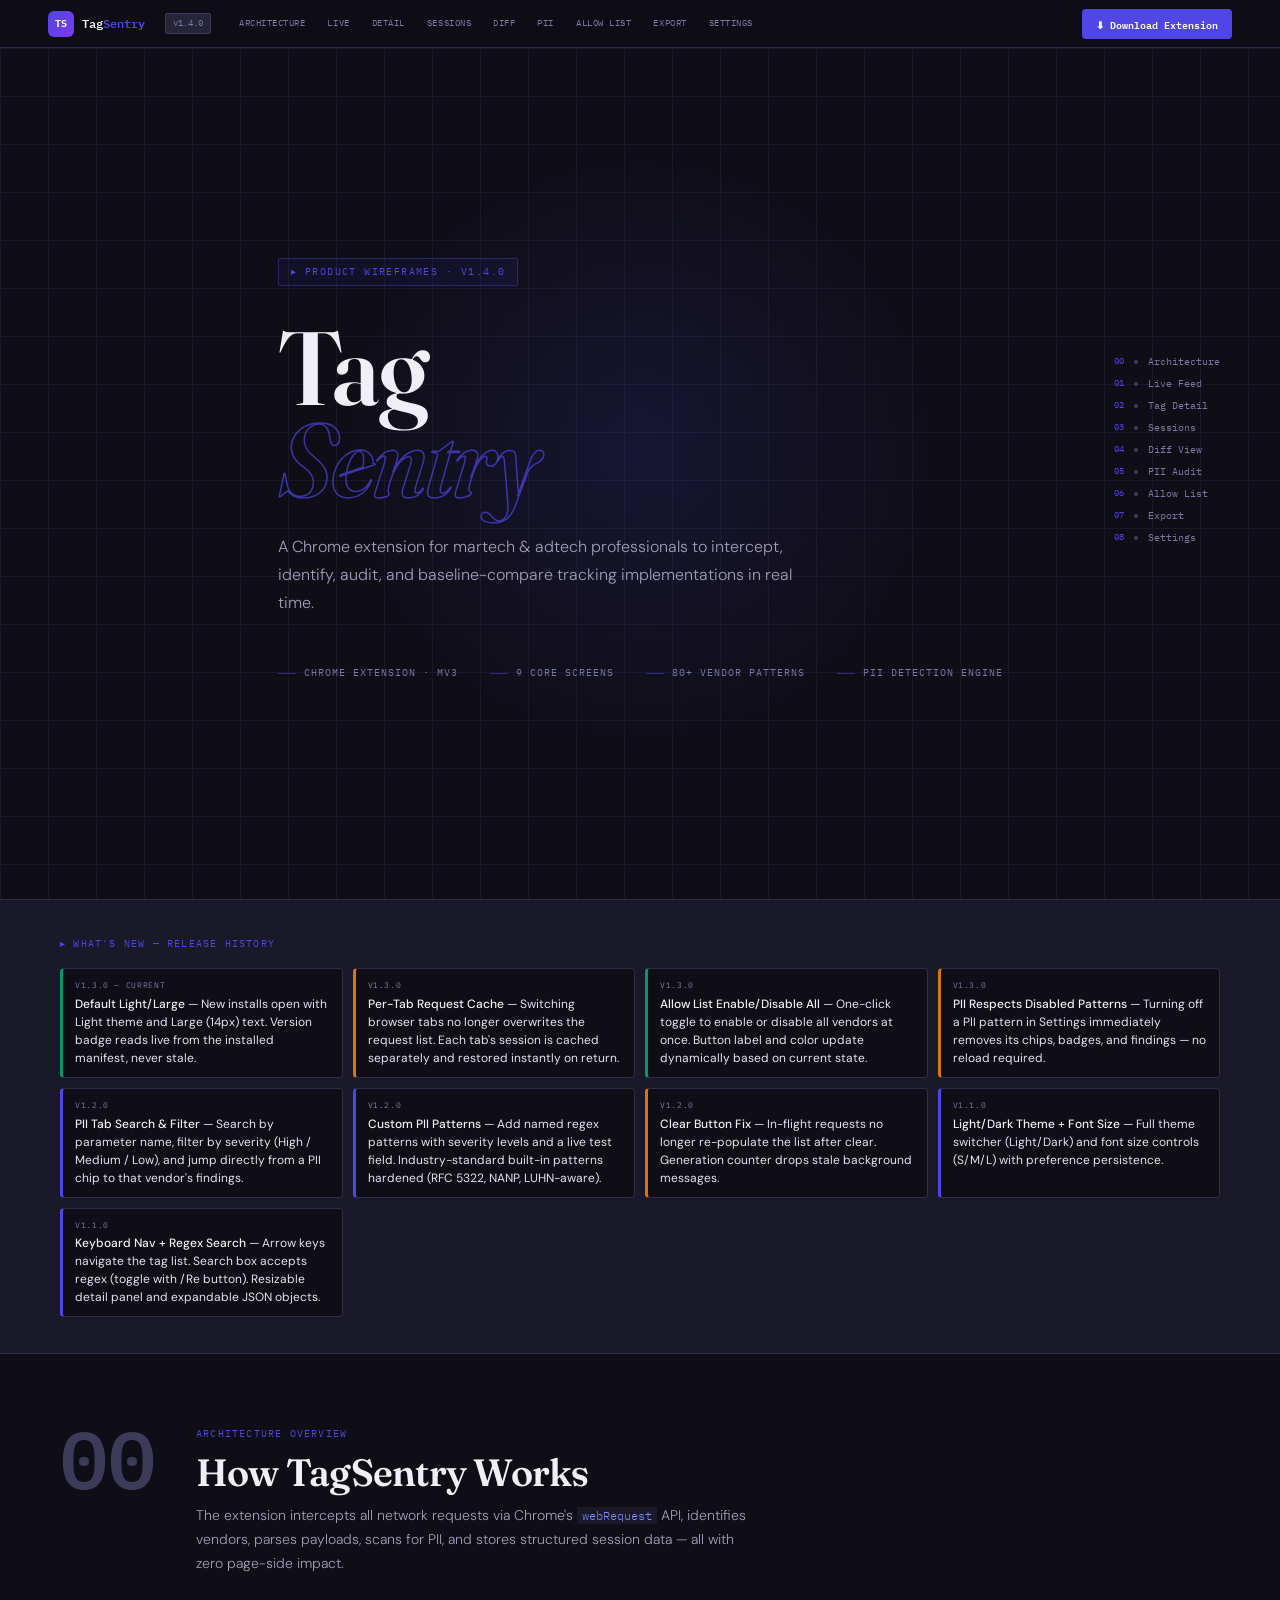
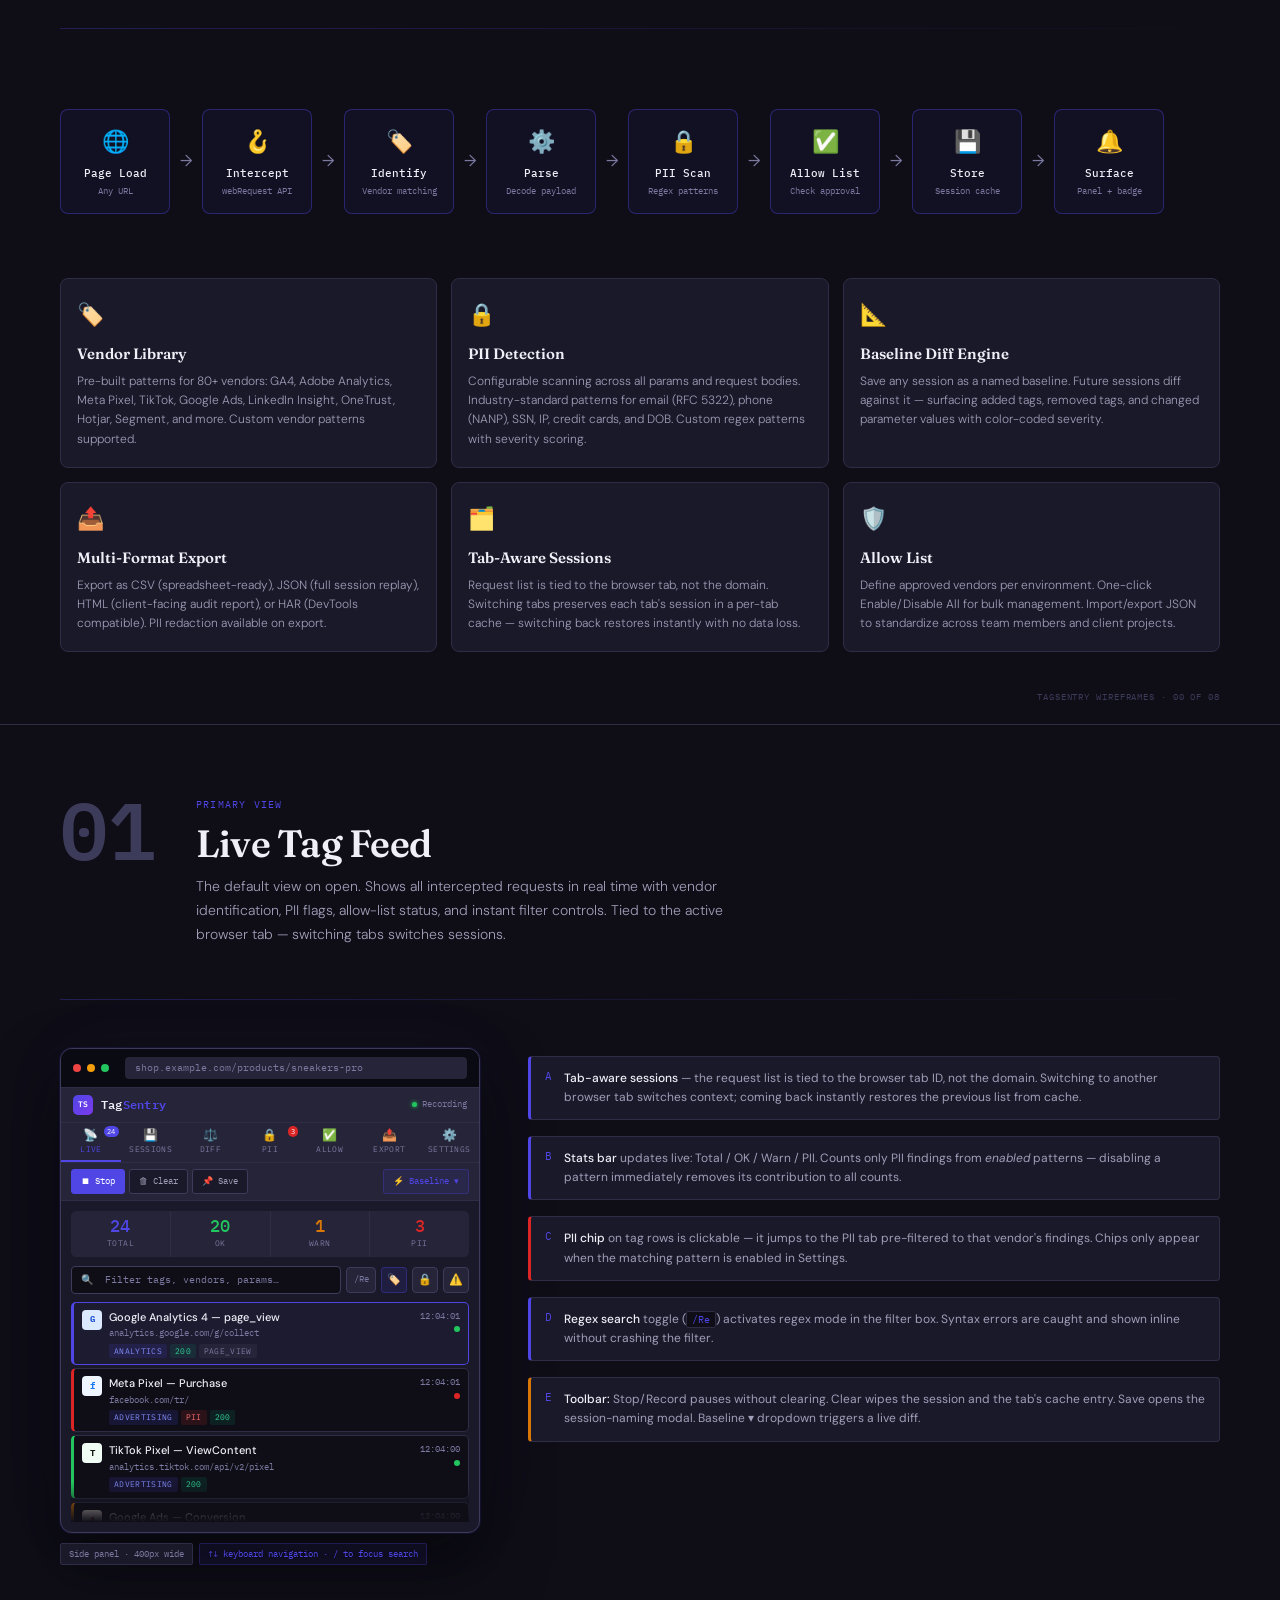
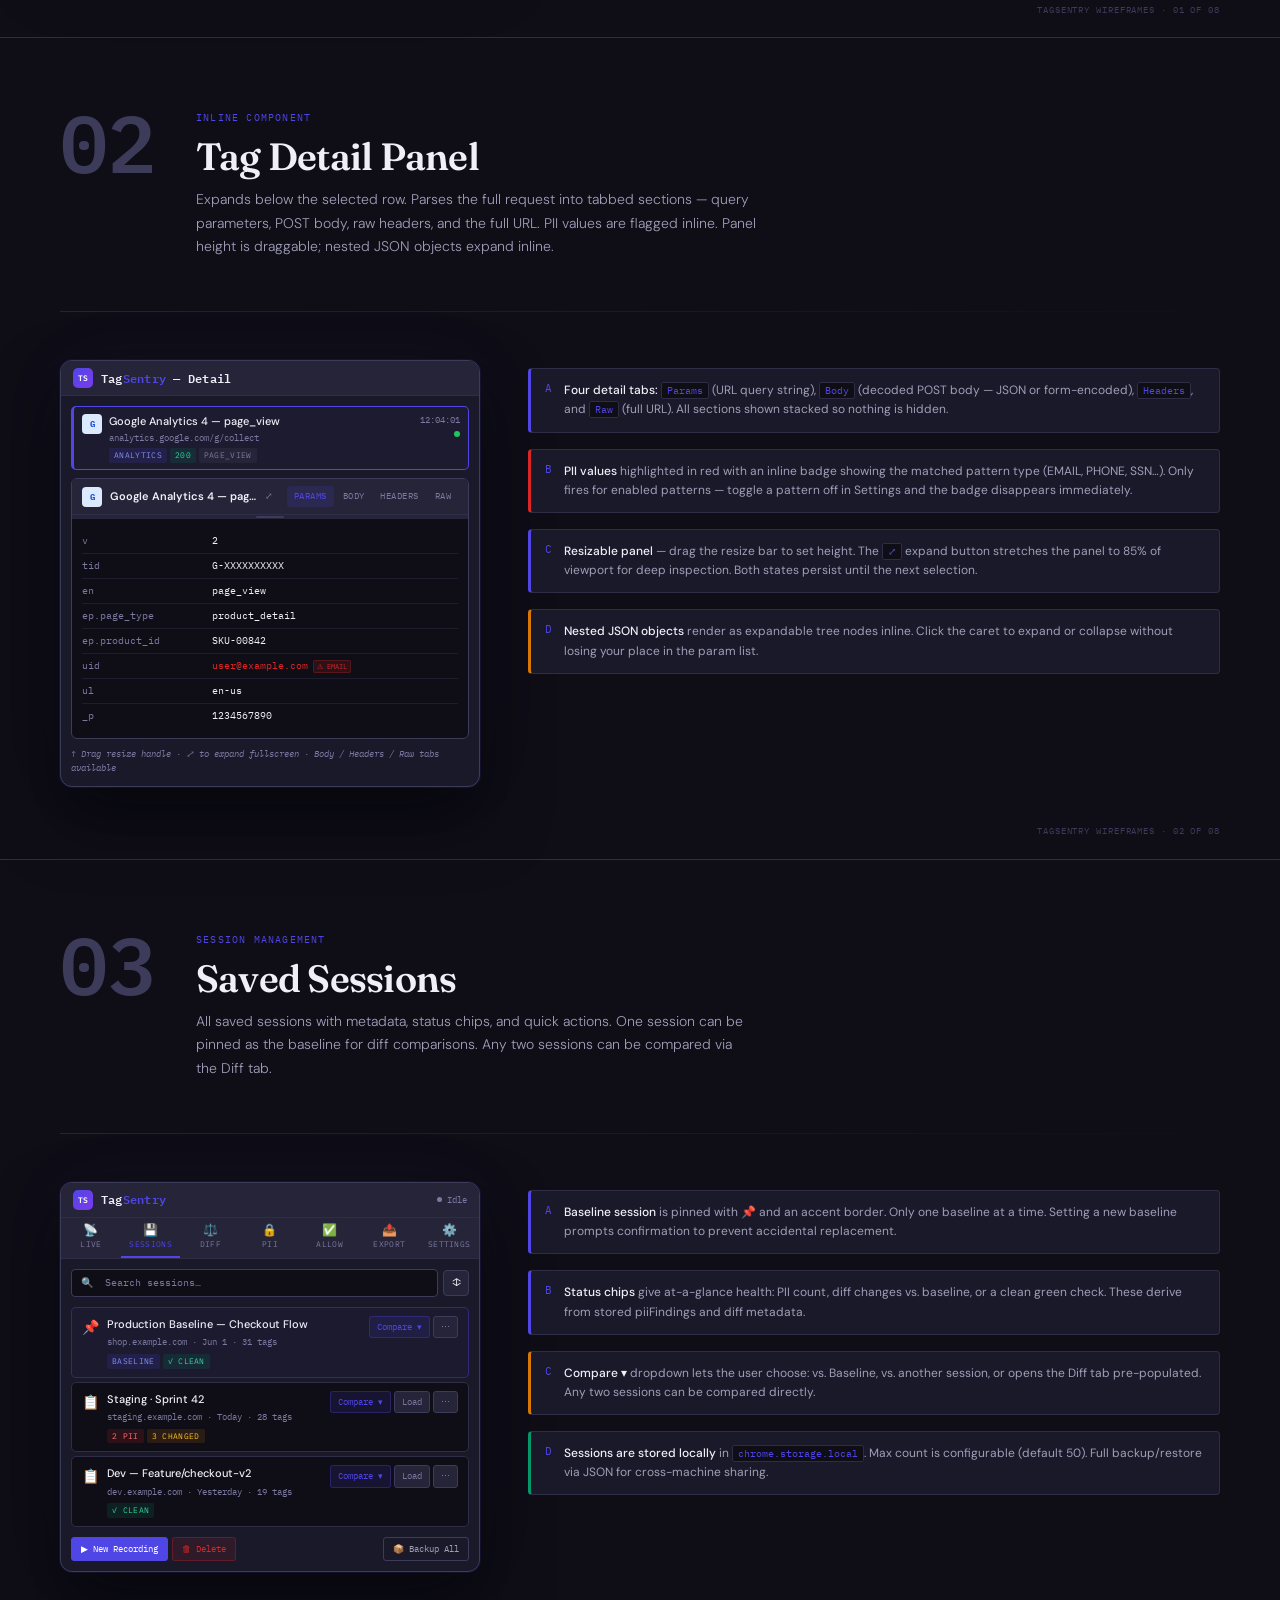
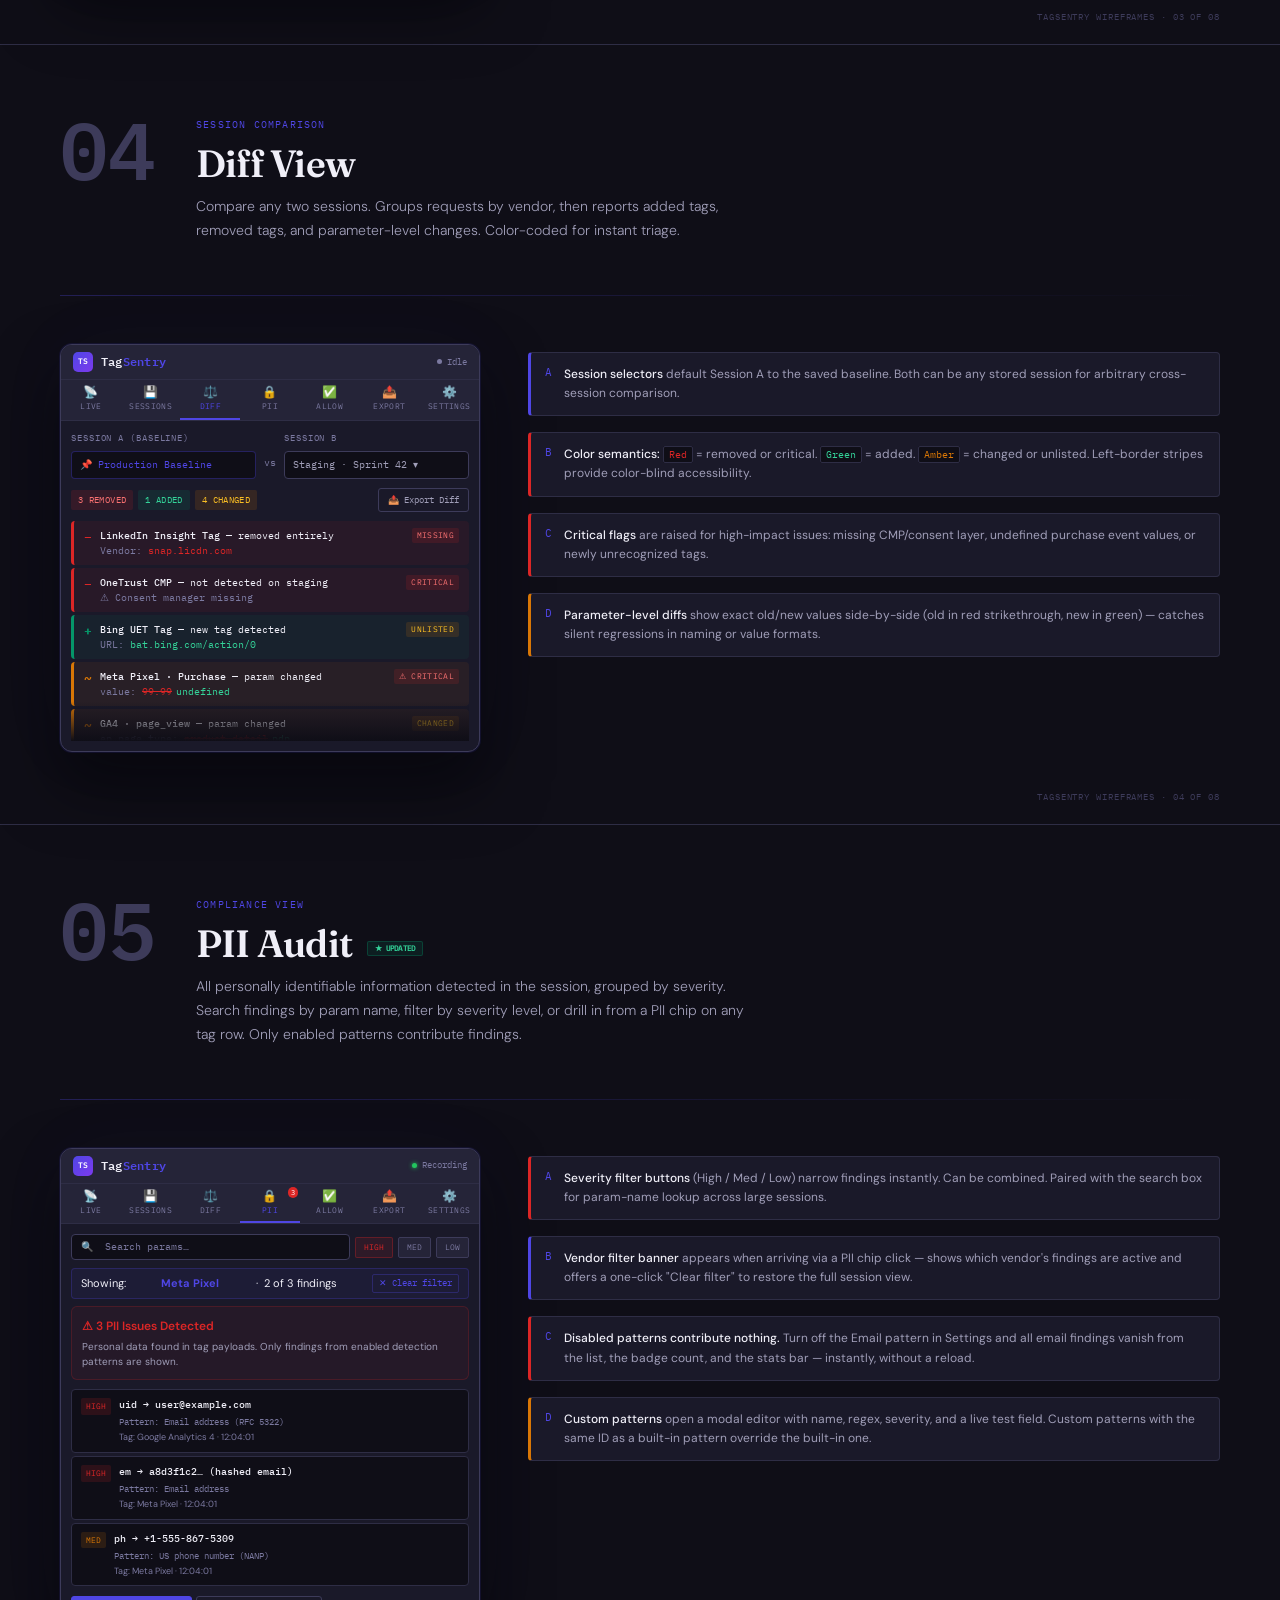
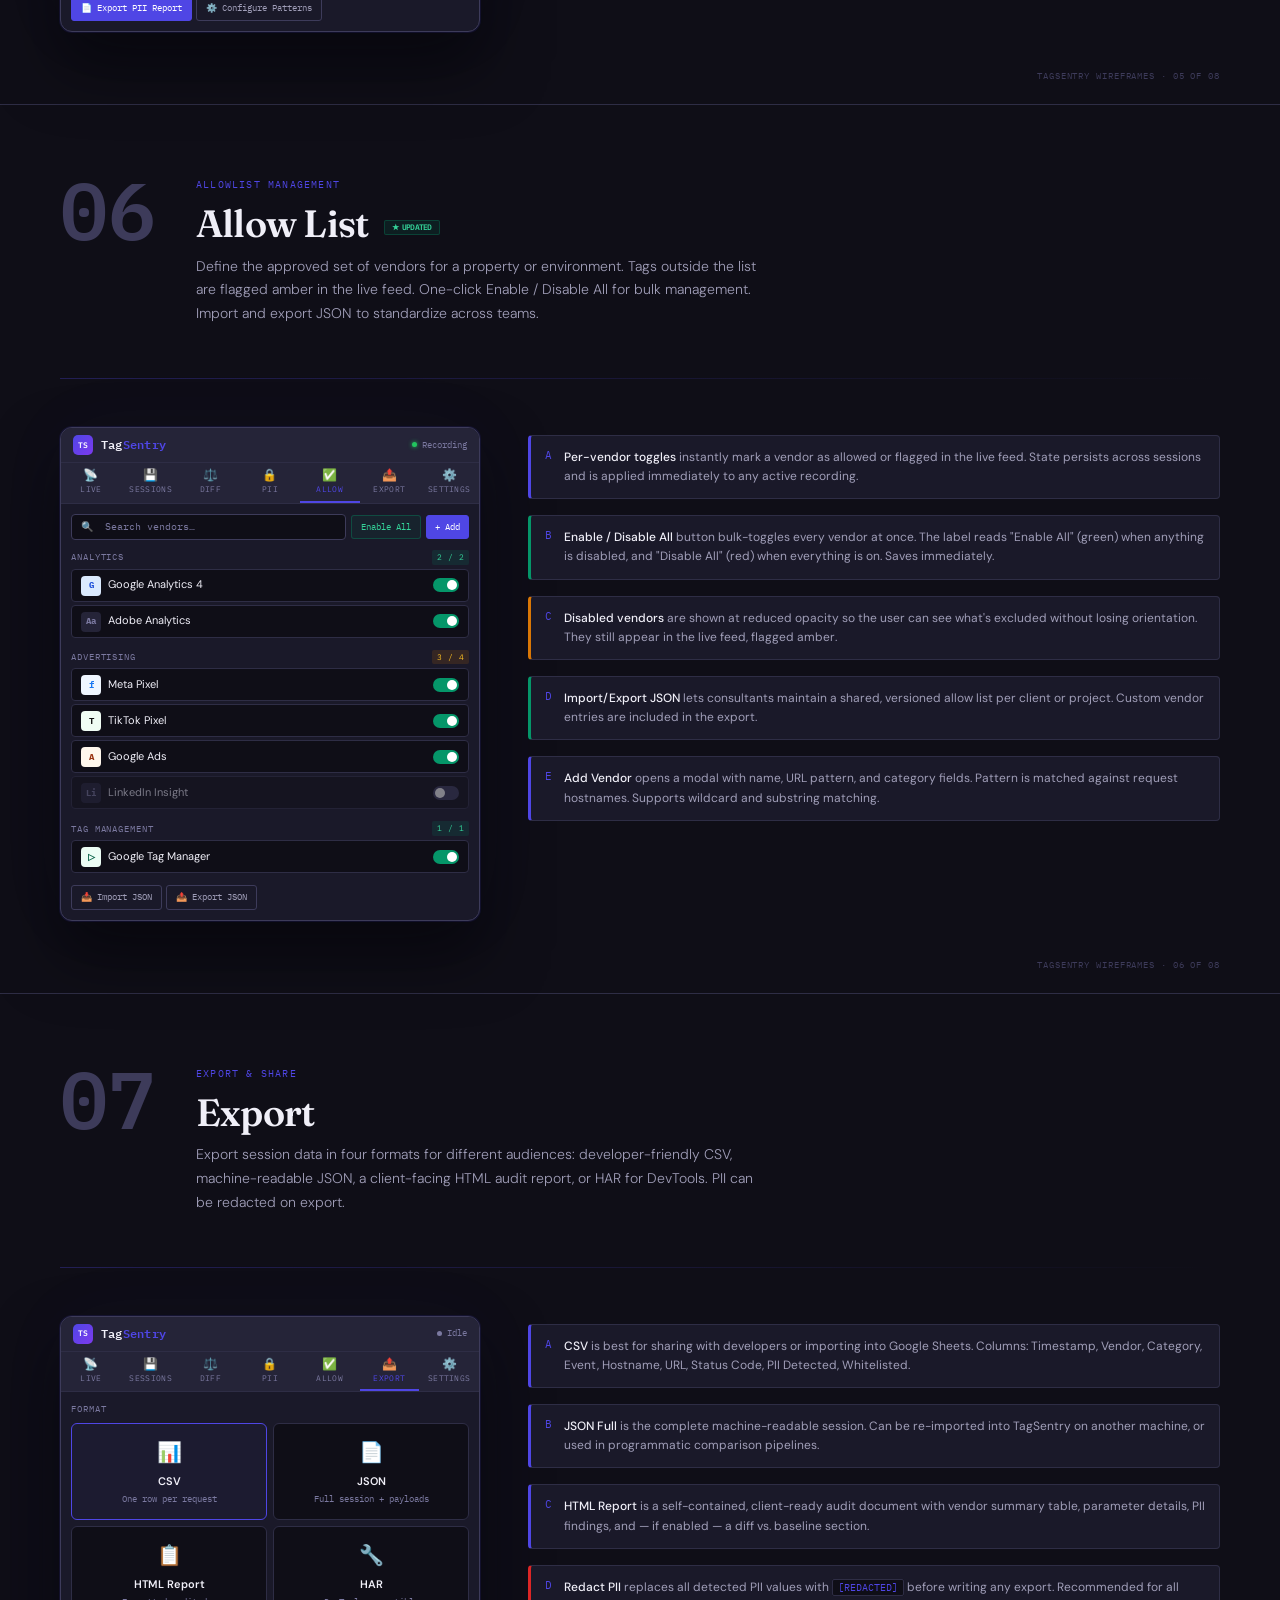
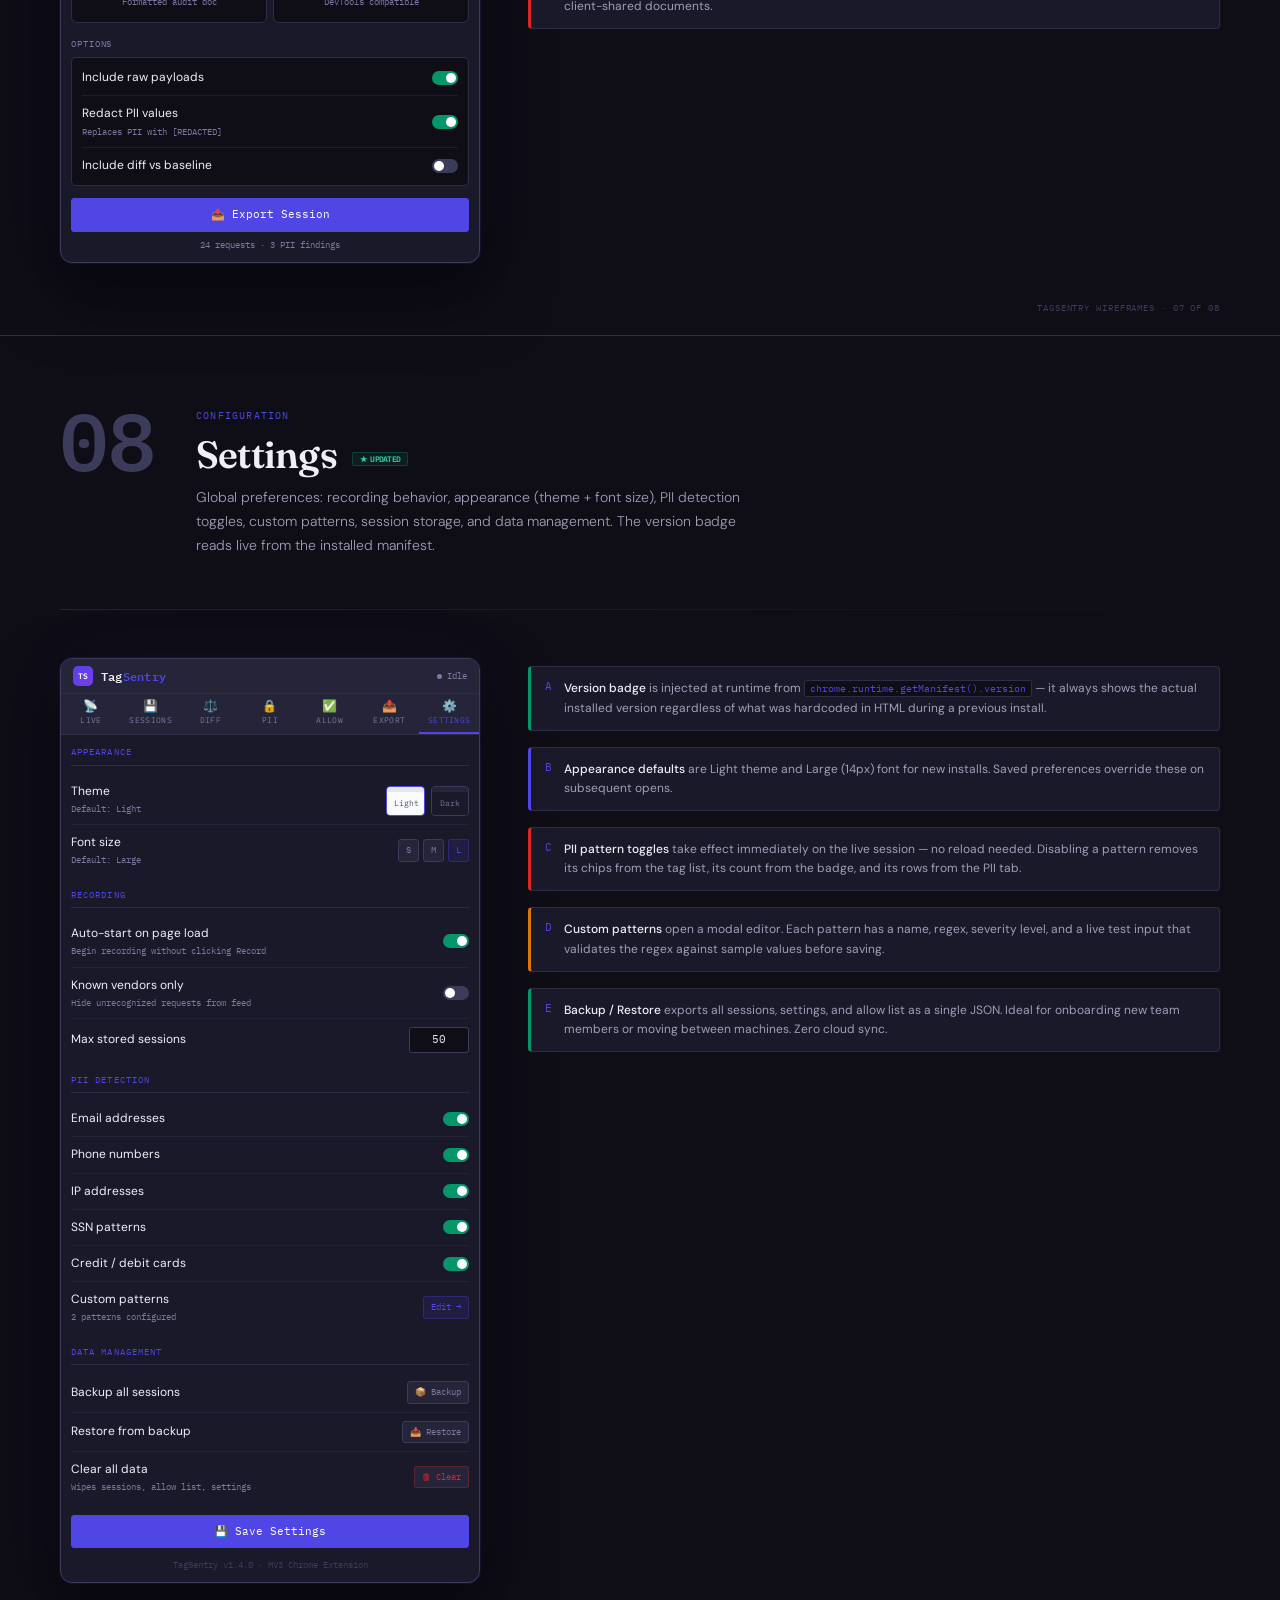
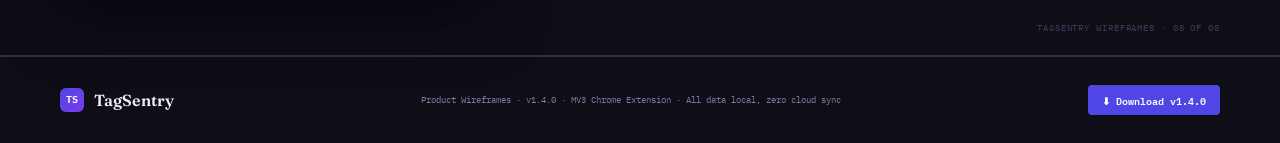
==== commit a9579da6: "Update version to v1.4.0 in index.html and wireframe.js, and adjust download filename" ====
(no text change in the page or its own stylesheets)
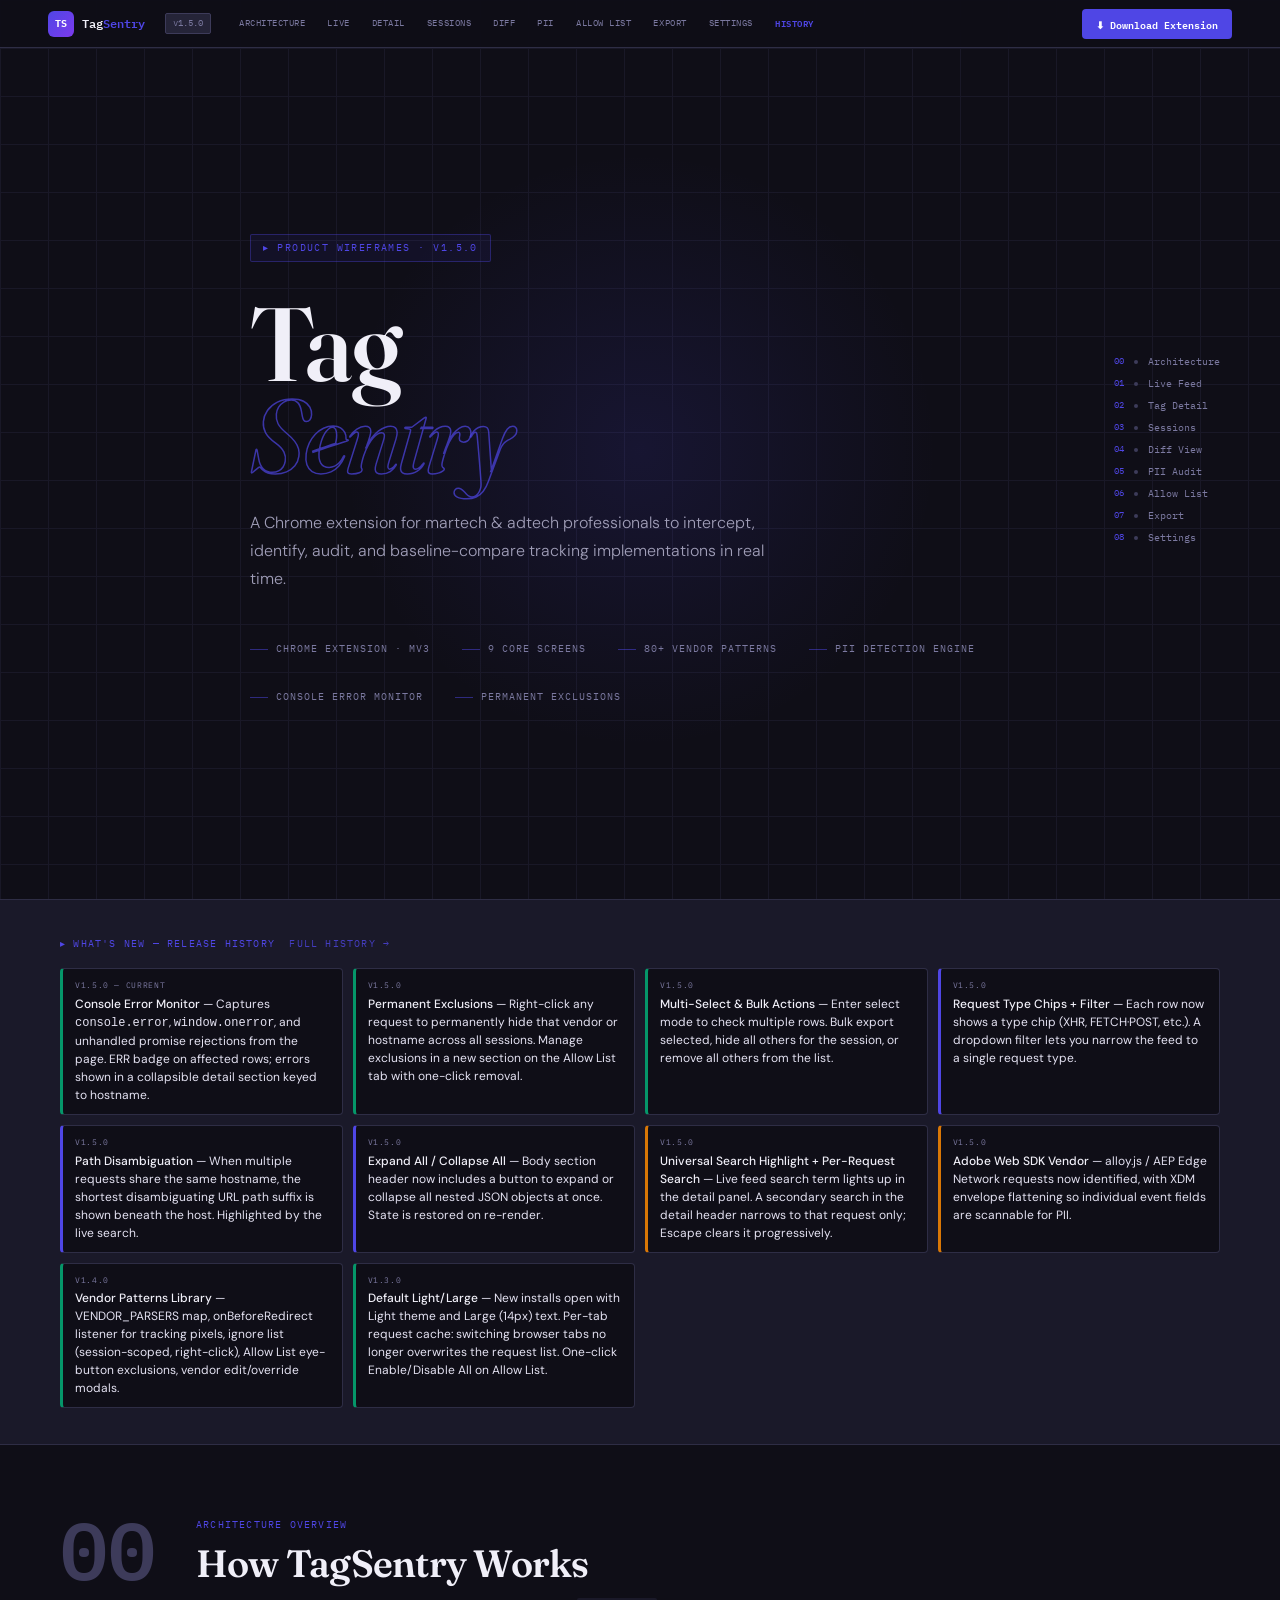
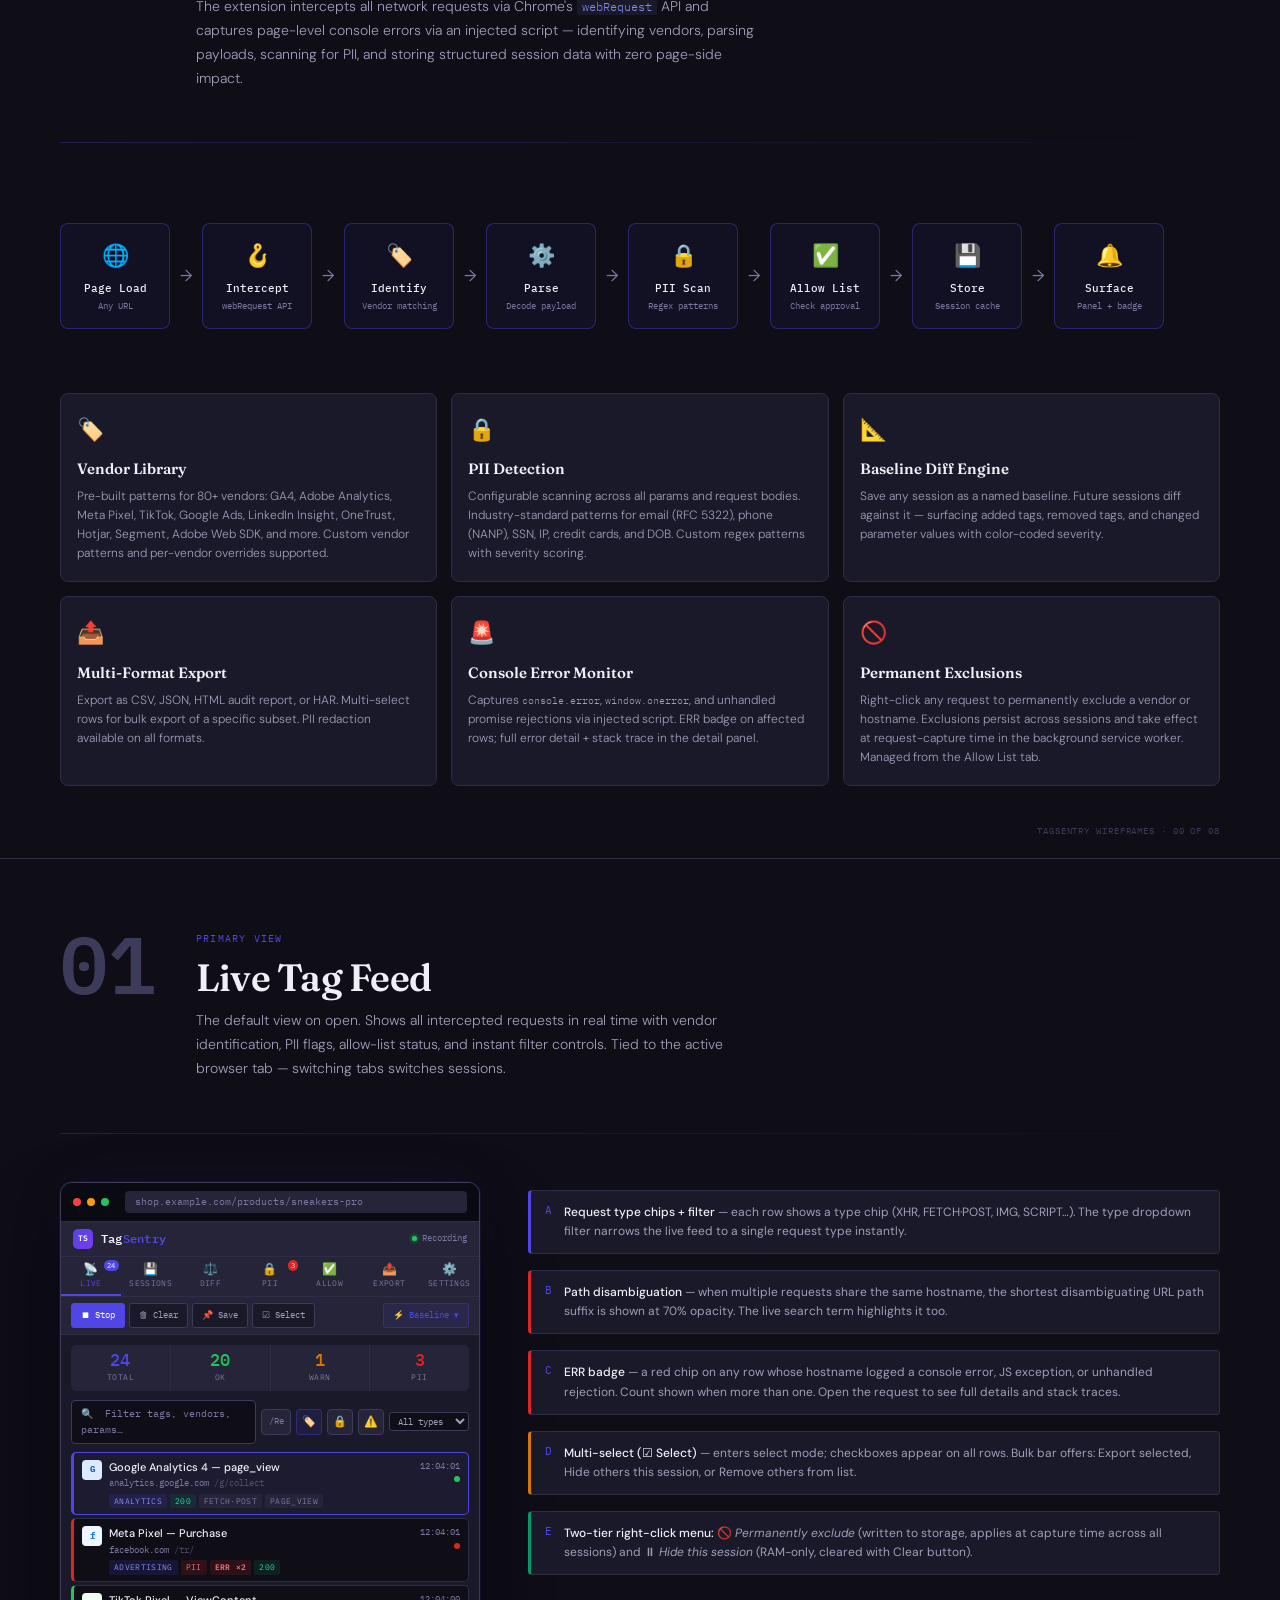
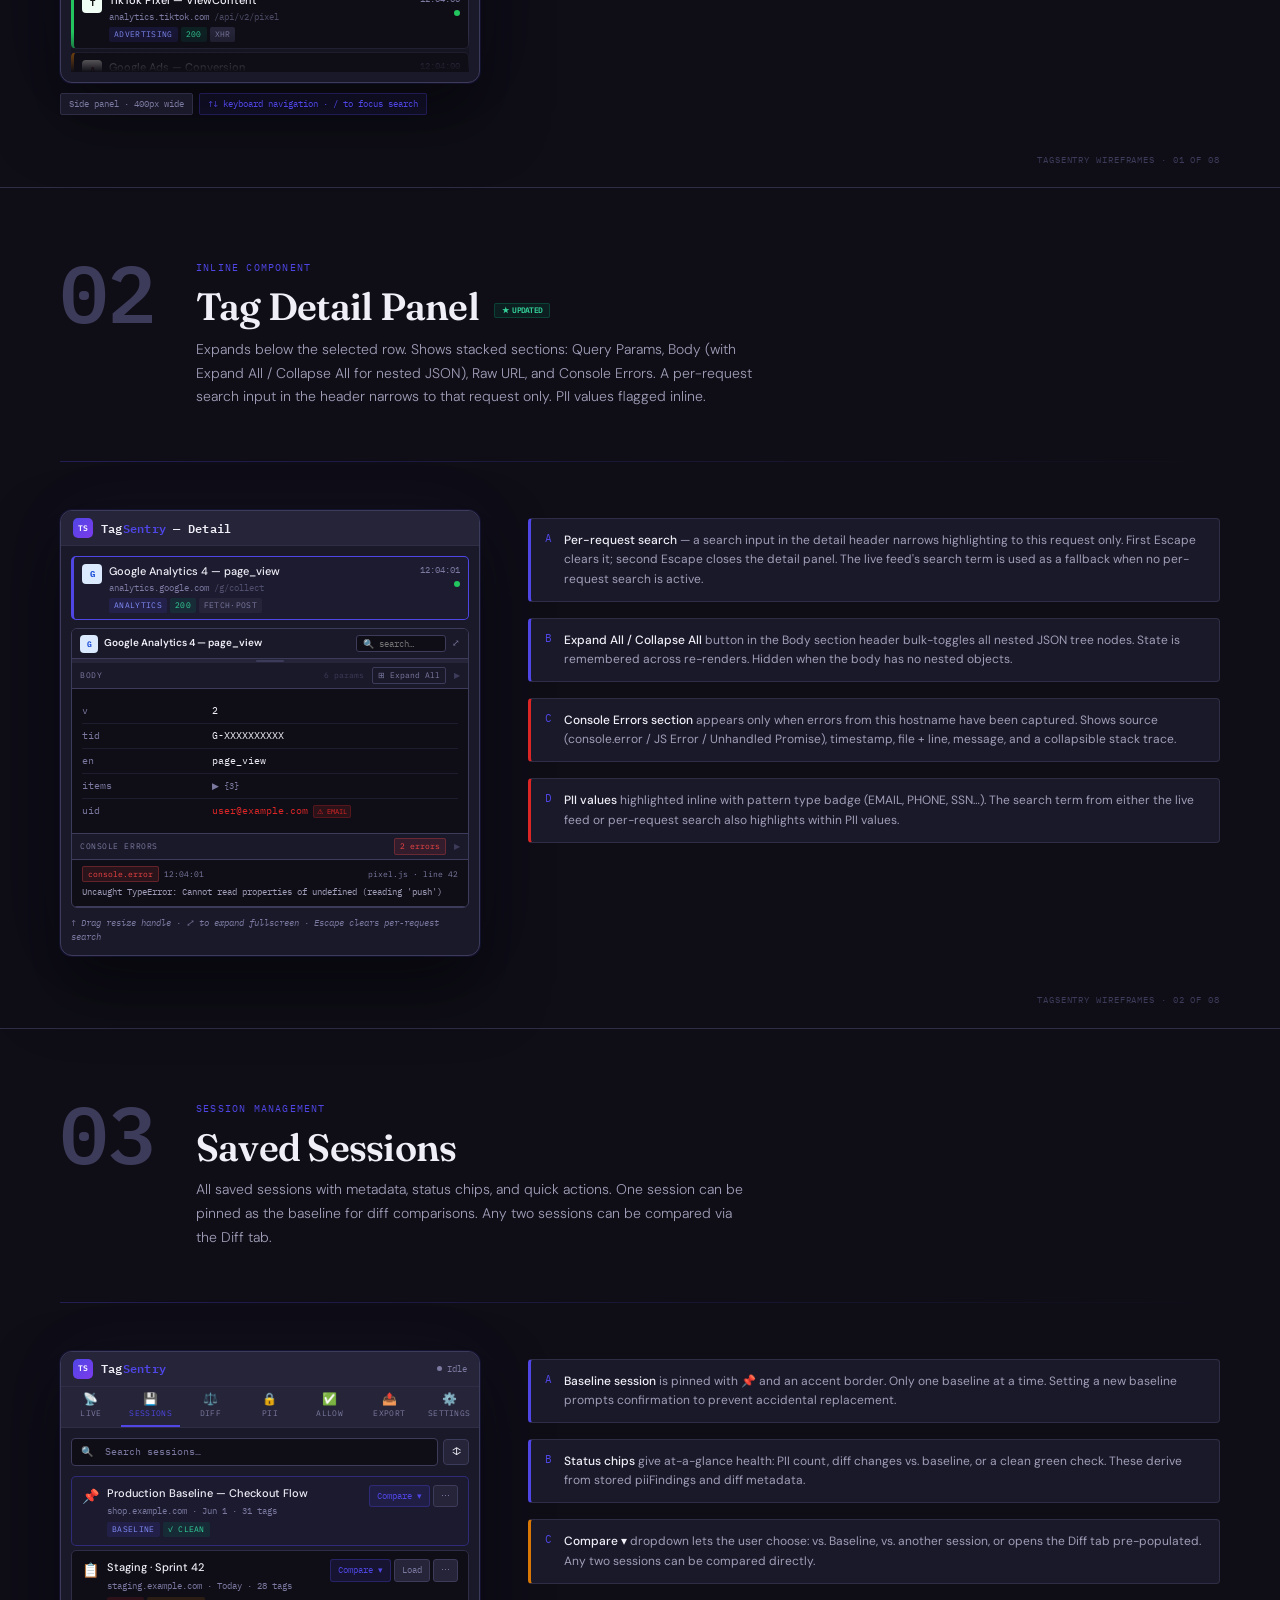
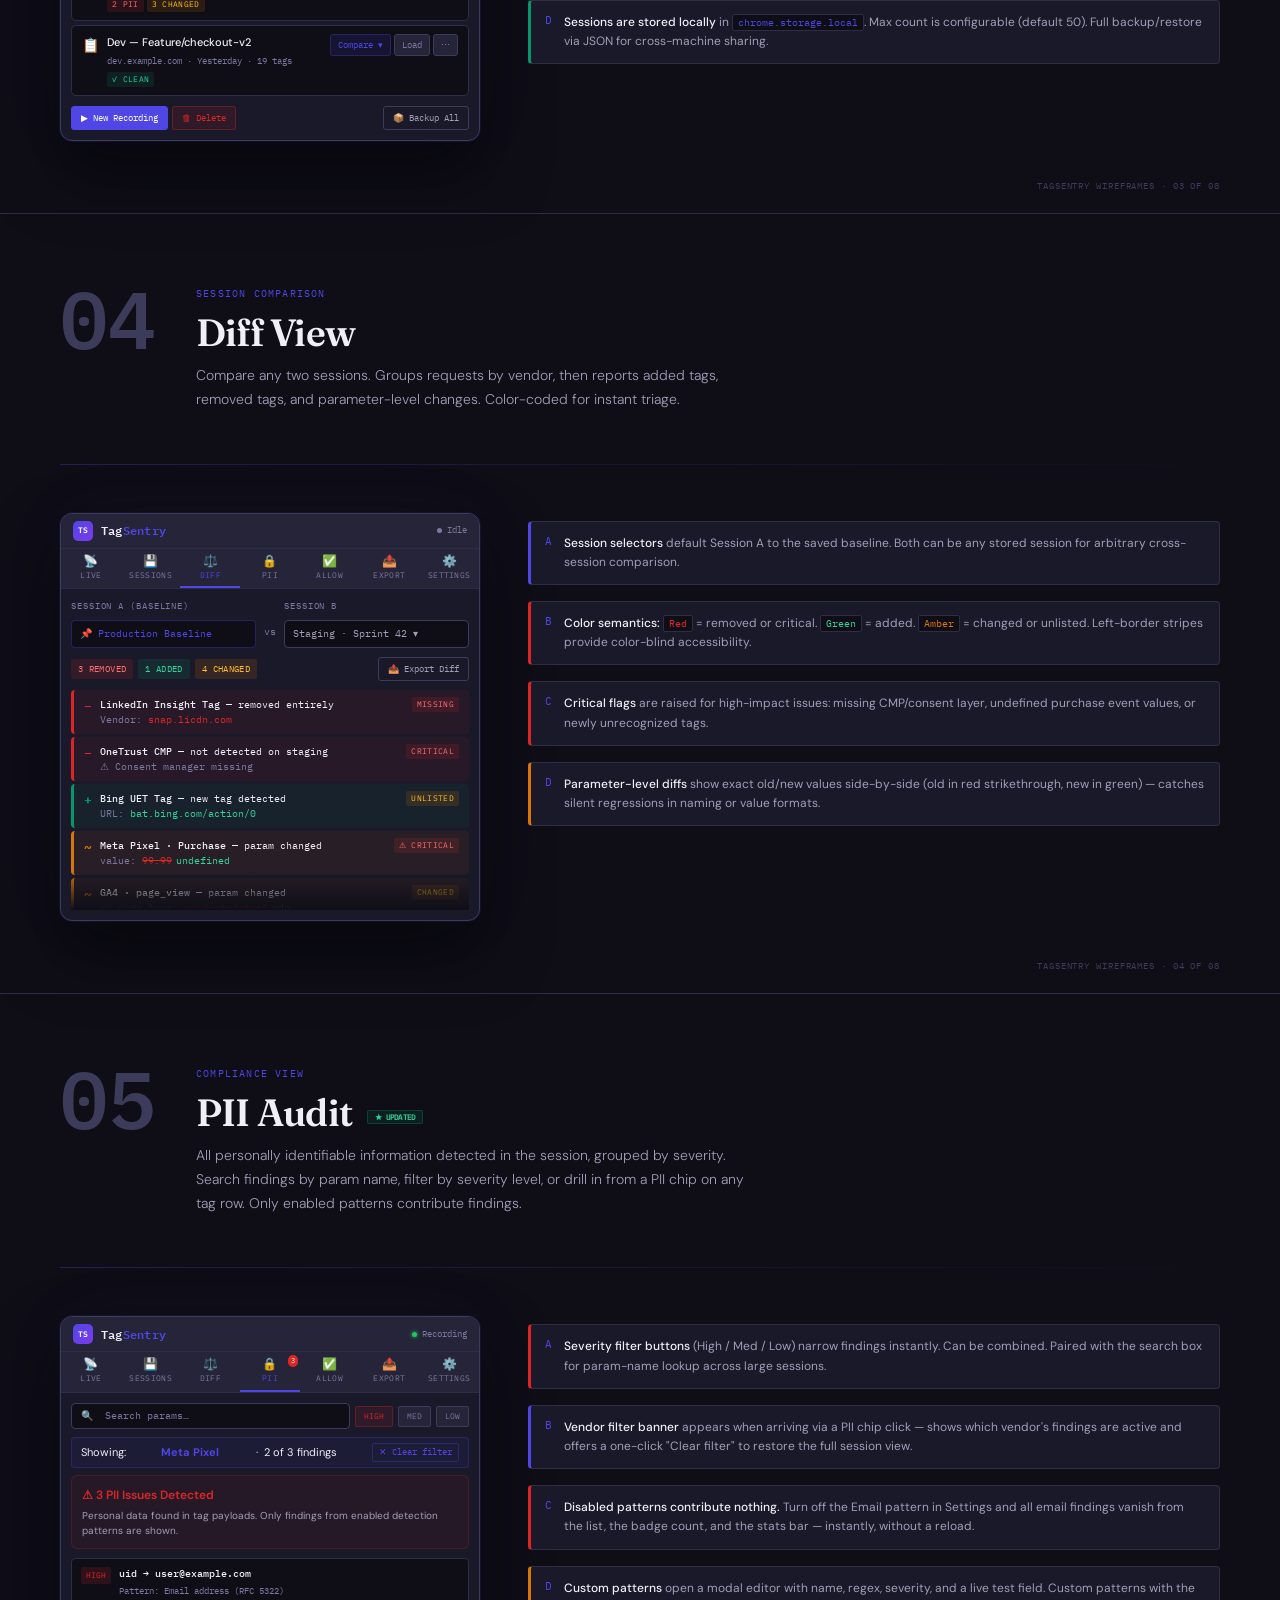
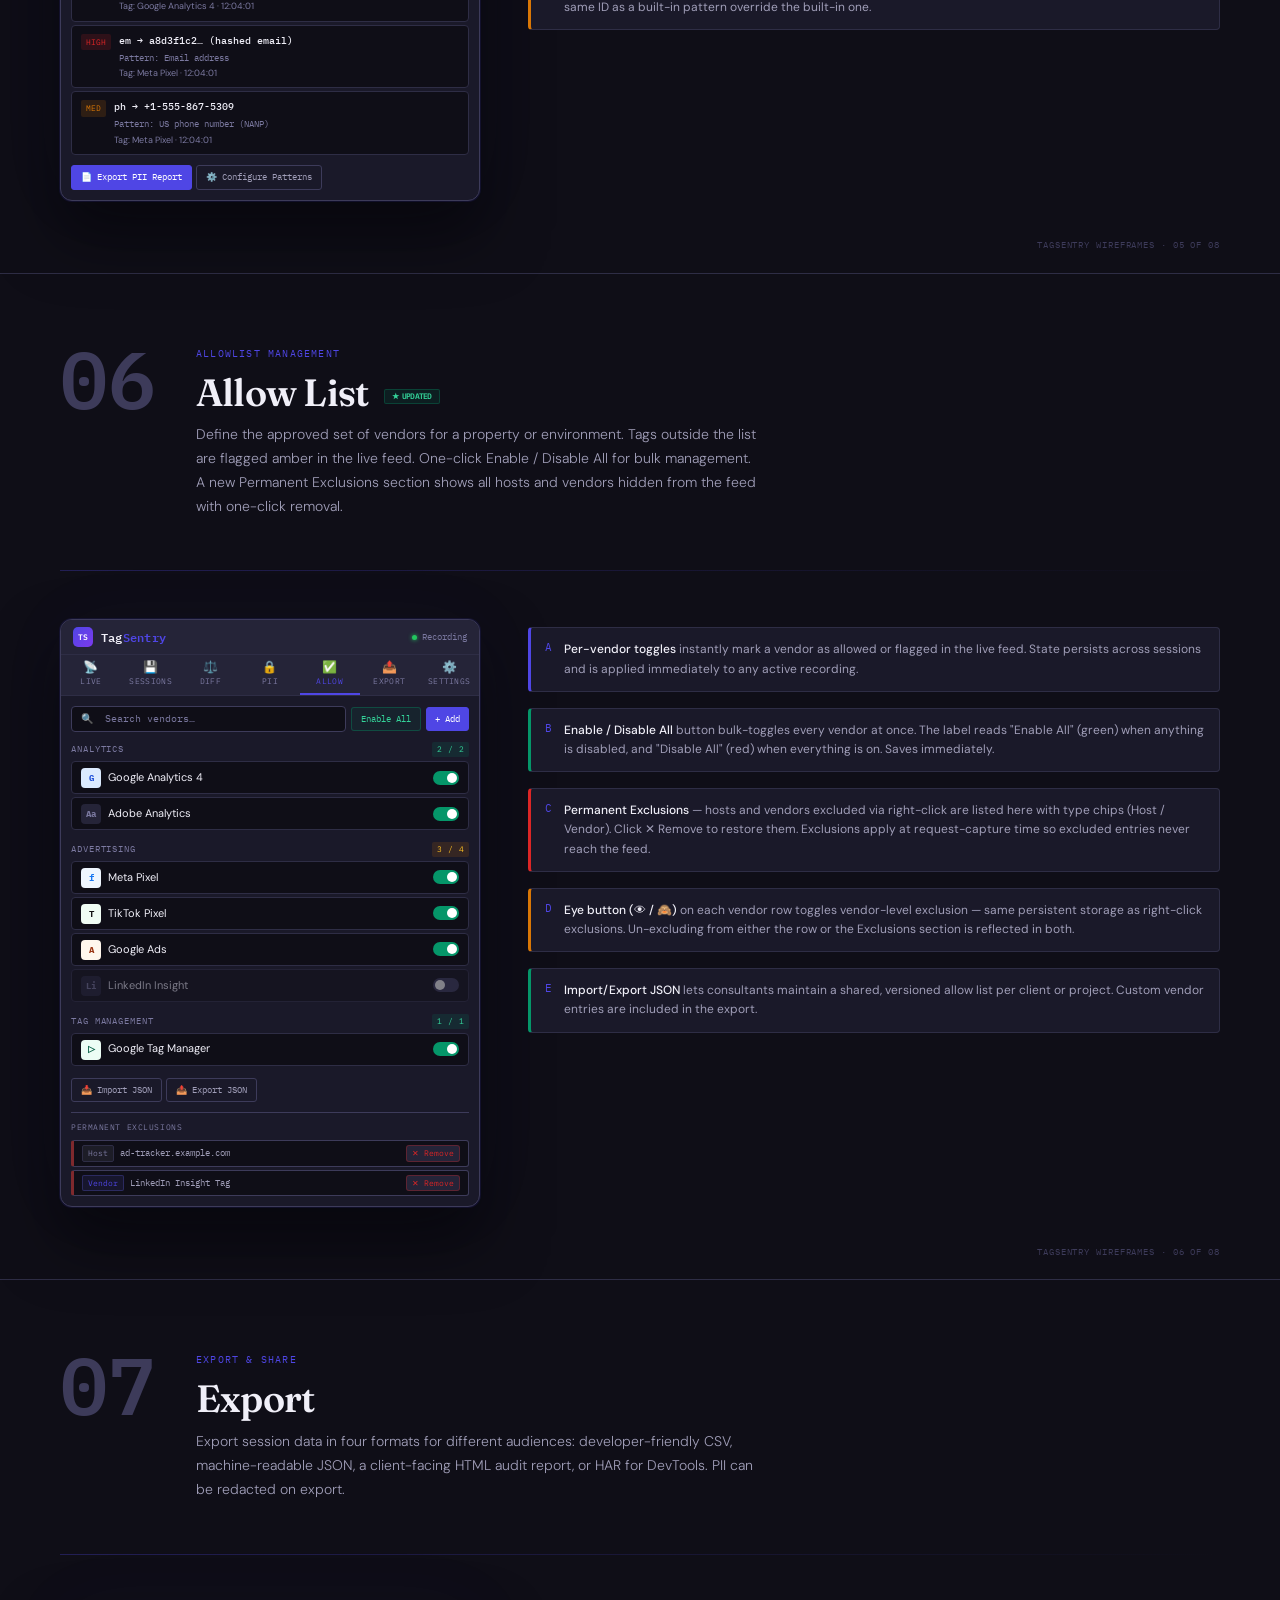
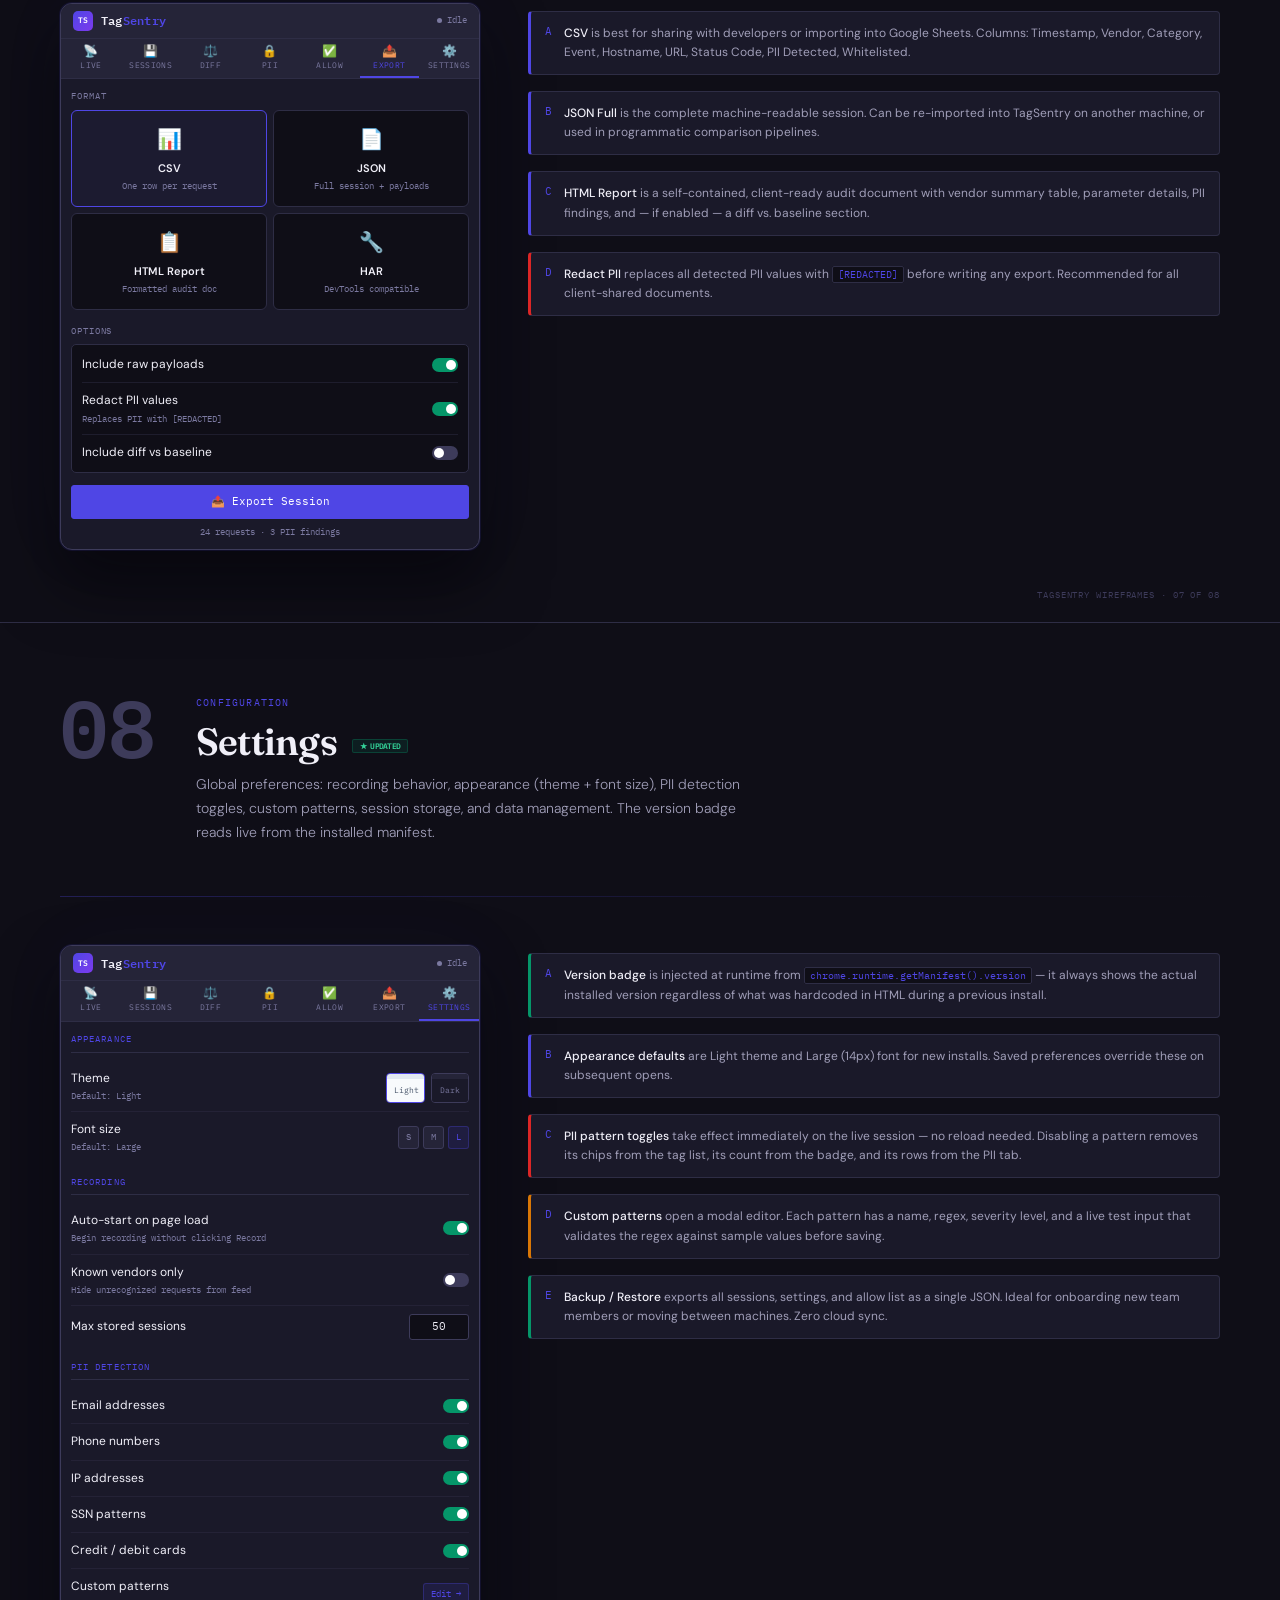
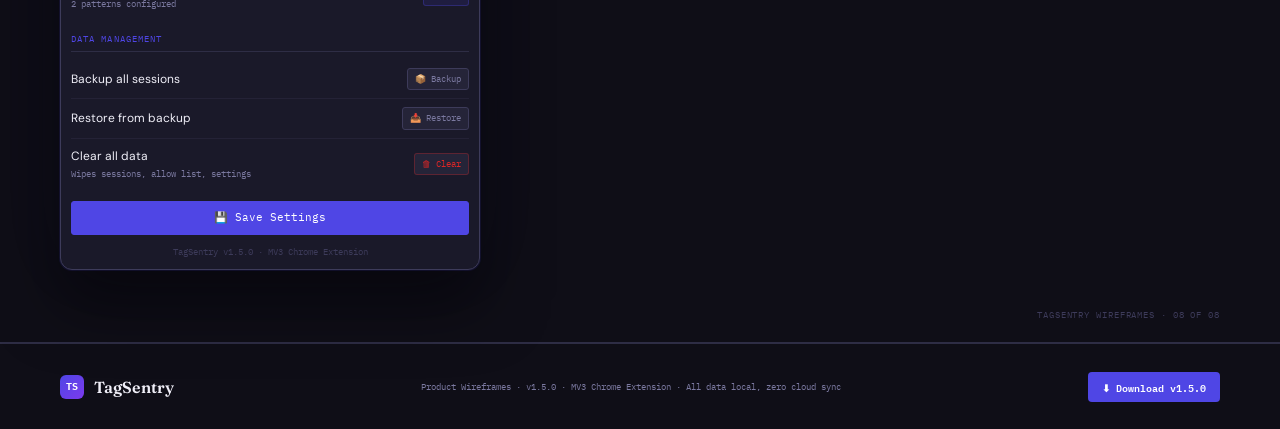
==== commit 3218b90d: "Update to version 1.5.0: Enhance features and fix bugs - Updated title and version display in index." ====
--- a/index.html
+++ b/index.html
@@ -3,7 +3,7 @@
 <head>
 <meta charset="UTF-8">
 <meta name="viewport" content="width=device-width, initial-scale=1.0">
-<title>TagSentry — Product Wireframes v1.3</title>
+<title>TagSentry — Product Wireframes v1.5</title>
 <link rel="stylesheet" href="wireframe.css">
 </head>
 <body>
@@ -16,7 +16,7 @@
     <div class="bar-logo">TS</div>
     <span class="bar-name">Tag<span>Sentry</span></span>
   </a>
-  <span class="bar-version js-version">v1.3.0</span>
+  <span class="bar-version js-version">v1.5.0</span>
   <nav class="bar-spacer bar-nav" style="display:flex">
     <a href="#arch">Architecture</a>
     <a href="#live">Live</a>
@@ -27,6 +27,7 @@
     <a href="#allowlist">Allow List</a>
     <a href="#export">Export</a>
     <a href="#settings">Settings</a>
+    <a href="history.html" style="color:var(--accent);font-weight:600">History</a>
   </nav>
   <button class="bar-dl js-download">⬇ Download Extension</button>
 </header>
@@ -39,7 +40,7 @@
   <div class="cover-grid"></div>
   <div class="cover-glow"></div>
   <div class="cover-inner">
-    <div class="cover-eyebrow">Product Wireframes · <span class="js-version">v1.3.0</span></div>
+    <div class="cover-eyebrow">Product Wireframes · <span class="js-version">v1.5.0</span></div>
     <h1 class="cover-title">Tag<br><em>Sentry</em></h1>
     <p class="cover-desc">A Chrome extension for martech &amp; adtech professionals to intercept, identify, audit, and baseline-compare tracking implementations in real time.</p>
     <div class="cover-meta">
@@ -47,6 +48,8 @@
       <div class="cover-meta-item">9 Core Screens</div>
       <div class="cover-meta-item">80+ Vendor Patterns</div>
       <div class="cover-meta-item">PII Detection Engine</div>
+      <div class="cover-meta-item">Console Error Monitor</div>
+      <div class="cover-meta-item">Permanent Exclusions</div>
     </div>
   </div>
   <nav class="cover-index">
@@ -67,17 +70,18 @@
      CHANGELOG STRIP
 ══════════════════════════════════════ -->
 <section class="changelog">
-  <div class="changelog-title">▸ What's New — Release History</div>
+  <div class="changelog-title">▸ What's New — Release History &nbsp;<a href="history.html" style="font-size:10px;color:var(--accent);font-family:var(--mono);text-decoration:none;opacity:0.8">Full history →</a></div>
   <div class="changelog-grid">
-    <div class="cl-item new"><div class="cl-ver">v1.3.0 — Current</div><div class="cl-text"><strong>Default Light/Large</strong> — New installs open with Light theme and Large (14px) text. Version badge reads live from the installed manifest, never stale.</div></div>
-    <div class="cl-item fix"><div class="cl-ver">v1.3.0</div><div class="cl-text"><strong>Per-Tab Request Cache</strong> — Switching browser tabs no longer overwrites the request list. Each tab's session is cached separately and restored instantly on return.</div></div>
-    <div class="cl-item new"><div class="cl-ver">v1.3.0</div><div class="cl-text"><strong>Allow List Enable/Disable All</strong> — One-click toggle to enable or disable all vendors at once. Button label and color update dynamically based on current state.</div></div>
-    <div class="cl-item fix"><div class="cl-ver">v1.3.0</div><div class="cl-text"><strong>PII Respects Disabled Patterns</strong> — Turning off a PII pattern in Settings immediately removes its chips, badges, and findings — no reload required.</div></div>
-    <div class="cl-item imp"><div class="cl-ver">v1.2.0</div><div class="cl-text"><strong>PII Tab Search &amp; Filter</strong> — Search by parameter name, filter by severity (High / Medium / Low), and jump directly from a PII chip to that vendor's findings.</div></div>
-    <div class="cl-item imp"><div class="cl-ver">v1.2.0</div><div class="cl-text"><strong>Custom PII Patterns</strong> — Add named regex patterns with severity levels and a live test field. Industry-standard built-in patterns hardened (RFC 5322, NANP, LUHN-aware).</div></div>
-    <div class="cl-item fix"><div class="cl-ver">v1.2.0</div><div class="cl-text"><strong>Clear Button Fix</strong> — In-flight requests no longer re-populate the list after clear. Generation counter drops stale background messages.</div></div>
-    <div class="cl-item imp"><div class="cl-ver">v1.1.0</div><div class="cl-text"><strong>Light/Dark Theme + Font Size</strong> — Full theme switcher (Light/Dark) and font size controls (S/M/L) with preference persistence.</div></div>
-    <div class="cl-item imp"><div class="cl-ver">v1.1.0</div><div class="cl-text"><strong>Keyboard Nav + Regex Search</strong> — Arrow keys navigate the tag list. Search box accepts regex (toggle with /Re button). Resizable detail panel and expandable JSON objects.</div></div>
+    <div class="cl-item new"><div class="cl-ver">v1.5.0 — Current</div><div class="cl-text"><strong>Console Error Monitor</strong> — Captures <code>console.error</code>, <code>window.onerror</code>, and unhandled promise rejections from the page. ERR badge on affected rows; errors shown in a collapsible detail section keyed to hostname.</div></div>
+    <div class="cl-item new"><div class="cl-ver">v1.5.0</div><div class="cl-text"><strong>Permanent Exclusions</strong> — Right-click any request to permanently hide that vendor or hostname across all sessions. Manage exclusions in a new section on the Allow List tab with one-click removal.</div></div>
+    <div class="cl-item new"><div class="cl-ver">v1.5.0</div><div class="cl-text"><strong>Multi-Select &amp; Bulk Actions</strong> — Enter select mode to check multiple rows. Bulk export selected, hide all others for the session, or remove all others from the list.</div></div>
+    <div class="cl-item imp"><div class="cl-ver">v1.5.0</div><div class="cl-text"><strong>Request Type Chips + Filter</strong> — Each row now shows a type chip (XHR, FETCH·POST, etc.). A dropdown filter lets you narrow the feed to a single request type.</div></div>
+    <div class="cl-item imp"><div class="cl-ver">v1.5.0</div><div class="cl-text"><strong>Path Disambiguation</strong> — When multiple requests share the same hostname, the shortest disambiguating URL path suffix is shown beneath the host. Highlighted by the live search.</div></div>
+    <div class="cl-item imp"><div class="cl-ver">v1.5.0</div><div class="cl-text"><strong>Expand All / Collapse All</strong> — Body section header now includes a button to expand or collapse all nested JSON objects at once. State is restored on re-render.</div></div>
+    <div class="cl-item fix"><div class="cl-ver">v1.5.0</div><div class="cl-text"><strong>Universal Search Highlight + Per-Request Search</strong> — Live feed search term lights up in the detail panel. A secondary search in the detail header narrows to that request only; Escape clears it progressively.</div></div>
+    <div class="cl-item fix"><div class="cl-ver">v1.5.0</div><div class="cl-text"><strong>Adobe Web SDK Vendor</strong> — alloy.js / AEP Edge Network requests now identified, with XDM envelope flattening so individual event fields are scannable for PII.</div></div>
+    <div class="cl-item new"><div class="cl-ver">v1.4.0</div><div class="cl-text"><strong>Vendor Patterns Library</strong> — VENDOR_PARSERS map, onBeforeRedirect listener for tracking pixels, ignore list (session-scoped, right-click), Allow List eye-button exclusions, vendor edit/override modals.</div></div>
+    <div class="cl-item new"><div class="cl-ver">v1.3.0</div><div class="cl-text"><strong>Default Light/Large</strong> — New installs open with Light theme and Large (14px) text. Per-tab request cache: switching browser tabs no longer overwrites the request list. One-click Enable/Disable All on Allow List.</div></div>
   </div>
 </section>
 
@@ -91,7 +95,7 @@
     <div class="page-meta">
       <div class="page-tag">Architecture Overview</div>
       <h2 class="page-title">How TagSentry Works</h2>
-      <p class="page-desc">The extension intercepts all network requests via Chrome's <code style="font-family:var(--mono);font-size:12px;background:var(--ink2);padding:1px 5px;border-radius:2px;color:#818cf8">webRequest</code> API, identifies vendors, parses payloads, scans for PII, and stores structured session data — all with zero page-side impact.</p>
+      <p class="page-desc">The extension intercepts all network requests via Chrome's <code style="font-family:var(--mono);font-size:12px;background:var(--ink2);padding:1px 5px;border-radius:2px;color:#818cf8">webRequest</code> API and captures page-level console errors via an injected script — identifying vendors, parsing payloads, scanning for PII, and storing structured session data with zero page-side impact.</p>
     </div>
   </div>
   <div class="section-rule"></div>
@@ -115,12 +119,12 @@
   </div>
 
   <div class="feat-grid">
-    <div class="feat-card"><div class="feat-icon">🏷️</div><div class="feat-title">Vendor Library</div><div class="feat-body">Pre-built patterns for 80+ vendors: GA4, Adobe Analytics, Meta Pixel, TikTok, Google Ads, LinkedIn Insight, OneTrust, Hotjar, Segment, and more. Custom vendor patterns supported.</div></div>
+    <div class="feat-card"><div class="feat-icon">🏷️</div><div class="feat-title">Vendor Library</div><div class="feat-body">Pre-built patterns for 80+ vendors: GA4, Adobe Analytics, Meta Pixel, TikTok, Google Ads, LinkedIn Insight, OneTrust, Hotjar, Segment, Adobe Web SDK, and more. Custom vendor patterns and per-vendor overrides supported.</div></div>
     <div class="feat-card"><div class="feat-icon">🔒</div><div class="feat-title">PII Detection</div><div class="feat-body">Configurable scanning across all params and request bodies. Industry-standard patterns for email (RFC 5322), phone (NANP), SSN, IP, credit cards, and DOB. Custom regex patterns with severity scoring.</div></div>
     <div class="feat-card"><div class="feat-icon">📐</div><div class="feat-title">Baseline Diff Engine</div><div class="feat-body">Save any session as a named baseline. Future sessions diff against it — surfacing added tags, removed tags, and changed parameter values with color-coded severity.</div></div>
-    <div class="feat-card"><div class="feat-icon">📤</div><div class="feat-title">Multi-Format Export</div><div class="feat-body">Export as CSV (spreadsheet-ready), JSON (full session replay), HTML (client-facing audit report), or HAR (DevTools compatible). PII redaction available on export.</div></div>
-    <div class="feat-card"><div class="feat-icon">🗂️</div><div class="feat-title">Tab-Aware Sessions</div><div class="feat-body">Request list is tied to the browser tab, not the domain. Switching tabs preserves each tab's session in a per-tab cache — switching back restores instantly with no data loss.</div></div>
-    <div class="feat-card"><div class="feat-icon">🛡️</div><div class="feat-title">Allow List</div><div class="feat-body">Define approved vendors per environment. One-click Enable/Disable All for bulk management. Import/export JSON to standardize across team members and client projects.</div></div>
+    <div class="feat-card"><div class="feat-icon">📤</div><div class="feat-title">Multi-Format Export</div><div class="feat-body">Export as CSV, JSON, HTML audit report, or HAR. Multi-select rows for bulk export of a specific subset. PII redaction available on all formats.</div></div>
+    <div class="feat-card"><div class="feat-icon">🚨</div><div class="feat-title">Console Error Monitor</div><div class="feat-body">Captures <code style="font-size:10px;font-family:var(--mono)">console.error</code>, <code style="font-size:10px;font-family:var(--mono)">window.onerror</code>, and unhandled promise rejections via injected script. ERR badge on affected rows; full error detail + stack trace in the detail panel.</div></div>
+    <div class="feat-card"><div class="feat-icon">🚫</div><div class="feat-title">Permanent Exclusions</div><div class="feat-body">Right-click any request to permanently exclude a vendor or hostname. Exclusions persist across sessions and take effect at request-capture time in the background service worker. Managed from the Allow List tab.</div></div>
   </div>
   <div class="page-stamp">TagSentry Wireframes · 00 of 08</div>
 </div>
@@ -167,6 +171,7 @@
           <div class="tb-btn primary">⏹ Stop</div>
           <div class="tb-btn">🗑 Clear</div>
           <div class="tb-btn">📌 Save</div>
+          <div class="tb-btn" style="font-size:9px">☑ Select</div>
           <div class="tb-spacer"></div>
           <div class="tb-btn ghost">⚡ Baseline ▾</div>
         </div>
@@ -183,14 +188,15 @@
             <div class="ic-btn on">🏷️</div>
             <div class="ic-btn">🔒</div>
             <div class="ic-btn">⚠️</div>
+            <select style="font-size:9px;background:var(--ink);color:var(--mist);border:1px solid var(--rule2);border-radius:3px;padding:2px 4px;font-family:var(--mono)"><option>All types</option><option>XHR</option><option>FETCH·POST</option></select>
           </div>
           <div class="tag-list scroll-clip">
             <div class="tag-row ok sel">
               <div class="vi vi-g">G</div>
               <div class="tag-info">
                 <div class="tag-name">Google Analytics 4 — page_view</div>
-                <div class="tag-host">analytics.google.com/g/collect</div>
-                <div class="tag-chips"><span class="chip c-blue">Analytics</span><span class="chip c-green">200</span><span class="chip c-grey">page_view</span></div>
+                <div class="tag-host">analytics.google.com <span style="opacity:0.55;font-size:9px">/g/collect</span></div>
+                <div class="tag-chips"><span class="chip c-blue">Analytics</span><span class="chip c-green">200</span><span class="chip c-grey" style="font-size:8px">FETCH·POST</span><span class="chip c-grey">page_view</span></div>
               </div>
               <div class="tag-aside"><div class="tag-time">12:04:01</div><div class="dot d-g"></div></div>
             </div>
@@ -198,8 +204,8 @@
               <div class="vi vi-fb">f</div>
               <div class="tag-info">
                 <div class="tag-name">Meta Pixel — Purchase</div>
-                <div class="tag-host">facebook.com/tr/</div>
-                <div class="tag-chips"><span class="chip c-blue">Advertising</span><span class="chip c-red" style="cursor:pointer" title="Click to view findings in PII tab">PII</span><span class="chip c-green">200</span></div>
+                <div class="tag-host">facebook.com <span style="opacity:0.55;font-size:9px">/tr/</span></div>
+                <div class="tag-chips"><span class="chip c-blue">Advertising</span><span class="chip c-red" style="cursor:pointer" title="Click to view findings in PII tab">PII</span><span class="chip c-red" style="font-size:8px;font-weight:600">ERR ×2</span><span class="chip c-green">200</span></div>
               </div>
               <div class="tag-aside"><div class="tag-time">12:04:01</div><div class="dot d-r"></div></div>
             </div>
@@ -207,8 +213,8 @@
               <div class="vi vi-tt">T</div>
               <div class="tag-info">
                 <div class="tag-name">TikTok Pixel — ViewContent</div>
-                <div class="tag-host">analytics.tiktok.com/api/v2/pixel</div>
-                <div class="tag-chips"><span class="chip c-blue">Advertising</span><span class="chip c-green">200</span></div>
+                <div class="tag-host">analytics.tiktok.com <span style="opacity:0.55;font-size:9px">/api/v2/pixel</span></div>
+                <div class="tag-chips"><span class="chip c-blue">Advertising</span><span class="chip c-green">200</span><span class="chip c-grey" style="font-size:8px">XHR</span></div>
               </div>
               <div class="tag-aside"><div class="tag-time">12:04:00</div><div class="dot d-g"></div></div>
             </div>
@@ -216,8 +222,8 @@
               <div class="vi vi-ga">A</div>
               <div class="tag-info">
                 <div class="tag-name">Google Ads — Conversion</div>
-                <div class="tag-host">googleadservices.com/pagead/conversion</div>
-                <div class="tag-chips"><span class="chip c-blue">Advertising</span><span class="chip c-amber">Unlisted</span></div>
+                <div class="tag-host">googleadservices.com <span style="opacity:0.55;font-size:9px">/pagead/conversion</span></div>
+                <div class="tag-chips"><span class="chip c-blue">Advertising</span><span class="chip c-amber">Unlisted</span><span class="chip c-grey" style="font-size:8px">IMG</span></div>
               </div>
               <div class="tag-aside"><div class="tag-time">12:04:00</div><div class="dot d-am"></div></div>
             </div>
@@ -225,8 +231,8 @@
               <div class="vi vi-gt">▷</div>
               <div class="tag-info">
                 <div class="tag-name">Google Tag Manager</div>
-                <div class="tag-host">googletagmanager.com/gtm.js</div>
-                <div class="tag-chips"><span class="chip c-teal">Tag Mgmt</span><span class="chip c-green">200</span></div>
+                <div class="tag-host">googletagmanager.com</div>
+                <div class="tag-chips"><span class="chip c-teal">Tag Mgmt</span><span class="chip c-green">200</span><span class="chip c-grey" style="font-size:8px">SCRIPT</span></div>
               </div>
               <div class="tag-aside"><div class="tag-time">12:03:58</div><div class="dot d-g"></div></div>
             </div>
@@ -239,11 +245,11 @@
       </div>
     </div>
     <div class="annotation-col">
-      <div class="ann accent"><div class="ann-num">A</div><div class="ann-body"><strong>Tab-aware sessions</strong> — the request list is tied to the browser tab ID, not the domain. Switching to another browser tab switches context; coming back instantly restores the previous list from cache.</div></div>
-      <div class="ann accent"><div class="ann-num">B</div><div class="ann-body"><strong>Stats bar</strong> updates live: Total / OK / Warn / PII. Counts only PII findings from <em>enabled</em> patterns — disabling a pattern immediately removes its contribution to all counts.</div></div>
-      <div class="ann rose"><div class="ann-num">C</div><div class="ann-body"><strong>PII chip</strong> on tag rows is clickable — it jumps to the PII tab pre-filtered to that vendor's findings. Chips only appear when the matching pattern is enabled in Settings.</div></div>
-      <div class="ann accent"><div class="ann-num">D</div><div class="ann-body"><strong>Regex search</strong> toggle (<code>/Re</code>) activates regex mode in the filter box. Syntax errors are caught and shown inline without crashing the filter.</div></div>
-      <div class="ann amber"><div class="ann-num">E</div><div class="ann-body"><strong>Toolbar:</strong> Stop/Record pauses without clearing. Clear wipes the session and the tab's cache entry. Save opens the session-naming modal. Baseline ▾ dropdown triggers a live diff.</div></div>
+      <div class="ann accent"><div class="ann-num">A</div><div class="ann-body"><strong>Request type chips + filter</strong> — each row shows a type chip (XHR, FETCH·POST, IMG, SCRIPT…). The type dropdown filter narrows the live feed to a single request type instantly.</div></div>
+      <div class="ann rose"><div class="ann-num">B</div><div class="ann-body"><strong>Path disambiguation</strong> — when multiple requests share the same hostname, the shortest disambiguating URL path suffix is shown at 70% opacity. The live search term highlights it too.</div></div>
+      <div class="ann rose"><div class="ann-num">C</div><div class="ann-body"><strong>ERR badge</strong> — a red chip on any row whose hostname logged a console error, JS exception, or unhandled rejection. Count shown when more than one. Open the request to see full details and stack traces.</div></div>
+      <div class="ann amber"><div class="ann-num">D</div><div class="ann-body"><strong>Multi-select (☑ Select)</strong> — enters select mode; checkboxes appear on all rows. Bulk bar offers: Export selected, Hide others this session, or Remove others from list.</div></div>
+      <div class="ann jade"><div class="ann-num">E</div><div class="ann-body"><strong>Two-tier right-click menu:</strong> 🚫 <em>Permanently exclude</em> (written to storage, applies at capture time across all sessions) and ⏸ <em>Hide this session</em> (RAM-only, cleared with Clear button).</div></div>
     </div>
   </div>
   <div class="page-stamp">TagSentry Wireframes · 01 of 08</div>
@@ -258,8 +264,8 @@
     <div class="page-num-large">02</div>
     <div class="page-meta">
       <div class="page-tag">Inline Component</div>
-      <h2 class="page-title">Tag Detail Panel</h2>
-      <p class="page-desc">Expands below the selected row. Parses the full request into tabbed sections — query parameters, POST body, raw headers, and the full URL. PII values are flagged inline. Panel height is draggable; nested JSON objects expand inline.</p>
+      <h2 class="page-title">Tag Detail Panel <span class="new-badge">Updated</span></h2>
+      <p class="page-desc">Expands below the selected row. Shows stacked sections: Query Params, Body (with Expand All / Collapse All for nested JSON), Raw URL, and Console Errors. A per-request search input in the header narrows to that request only. PII values flagged inline.</p>
     </div>
   </div>
   <div class="section-rule"></div>
@@ -275,46 +281,65 @@
           <div class="vi vi-g">G</div>
           <div class="tag-info">
             <div class="tag-name">Google Analytics 4 — page_view</div>
-            <div class="tag-host">analytics.google.com/g/collect</div>
-            <div class="tag-chips"><span class="chip c-blue">Analytics</span><span class="chip c-green">200</span><span class="chip c-grey">page_view</span></div>
+            <div class="tag-host">analytics.google.com <span style="opacity:0.55;font-size:9px">/g/collect</span></div>
+            <div class="tag-chips"><span class="chip c-blue">Analytics</span><span class="chip c-green">200</span><span class="chip c-grey" style="font-size:8px">FETCH·POST</span></div>
           </div>
           <div class="tag-aside"><div class="tag-time">12:04:01</div><div class="dot d-g"></div></div>
         </div>
         <div class="detail-panel">
-          <div class="detail-head">
-            <div class="vi vi-g" style="flex-shrink:0">G</div>
-            <div style="font-size:11px;font-weight:600;flex:1;overflow:hidden;text-overflow:ellipsis;white-space:nowrap">Google Analytics 4 — page_view</div>
-            <div style="font-family:var(--mono);font-size:9px;color:var(--fog);margin-right:6px">⤢</div>
-            <div class="detail-tabs">
-              <div class="d-tab on">Params</div>
-              <div class="d-tab">Body</div>
-              <div class="d-tab">Headers</div>
-              <div class="d-tab">Raw</div>
-            </div>
+          <div class="detail-head" style="display:flex;align-items:center;gap:6px;padding:5px 8px;background:var(--ink2);border-bottom:1px solid var(--rule2)">
+            <div class="vi vi-g" style="flex-shrink:0;width:18px;height:18px;font-size:8px">G</div>
+            <div style="font-size:10px;font-weight:600;flex:1;overflow:hidden;text-overflow:ellipsis;white-space:nowrap">Google Analytics 4 — page_view</div>
+            <!-- Per-request search — NEW in v1.5 -->
+            <input style="width:90px;background:var(--ink);border:1px solid var(--rule2);border-radius:3px;padding:2px 6px;font-family:var(--mono);font-size:9px;color:var(--mist)" placeholder="🔍 search…">
+            <div style="font-family:var(--mono);font-size:9px;color:var(--fog)">⤢</div>
           </div>
           <div class="resize-hint"></div>
+          <!-- Body section with Expand All button — NEW in v1.5 -->
+          <div style="display:flex;align-items:center;padding:4px 8px;background:var(--ink2);border-bottom:1px solid var(--rule2)">
+            <span style="font-family:var(--mono);font-size:8px;text-transform:uppercase;letter-spacing:0.07em;color:var(--fog);flex:1">Body</span>
+            <span style="font-family:var(--mono);font-size:8px;color:var(--rule2);margin-right:8px">6 params</span>
+            <span style="font-family:var(--mono);font-size:8px;border:1px solid var(--rule2);border-radius:2px;padding:1px 5px;color:var(--fog);cursor:pointer">⊞ Expand All</span>
+            <span style="font-size:8px;color:var(--rule2);margin-left:8px">▶</span>
+          </div>
           <div class="kv-table">
             <div class="kv-row"><div class="kv-k">v</div><div class="kv-v">2</div></div>
             <div class="kv-row"><div class="kv-k">tid</div><div class="kv-v">G-XXXXXXXXXX</div></div>
             <div class="kv-row"><div class="kv-k">en</div><div class="kv-v">page_view</div></div>
-            <div class="kv-row"><div class="kv-k">ep.page_type</div><div class="kv-v">product_detail</div></div>
-            <div class="kv-row"><div class="kv-k">ep.product_id</div><div class="kv-v">SKU-00842</div></div>
+            <div class="kv-row" style="align-items:flex-start">
+              <div class="kv-k">items</div>
+              <div class="kv-v" style="font-family:var(--mono)">
+                <span style="color:var(--fog);font-size:9px">▶ {3}</span>
+              </div>
+            </div>
             <div class="kv-row">
               <div class="kv-k">uid</div>
               <div class="kv-v pii">user@example.com<span class="pii-tag">⚠ EMAIL</span></div>
             </div>
-            <div class="kv-row"><div class="kv-k">ul</div><div class="kv-v">en-us</div></div>
-            <div class="kv-row"><div class="kv-k">_p</div><div class="kv-v">1234567890</div></div>
-          </div>
-        </div>
-        <div style="margin-top:8px;font-family:var(--mono);font-size:9px;color:var(--fog);font-style:italic">↑ Drag resize handle · ⤢ to expand fullscreen · Body / Headers / Raw tabs available</div>
+          </div>
+          <!-- Console Errors section — NEW in v1.5 -->
+          <div style="display:flex;align-items:center;padding:4px 8px;background:var(--ink2);border-top:1px solid var(--rule2);border-bottom:1px solid var(--rule2)">
+            <span style="font-family:var(--mono);font-size:8px;text-transform:uppercase;letter-spacing:0.07em;color:var(--fog);flex:1">Console Errors</span>
+            <span style="font-family:var(--mono);font-size:8px;background:rgba(239,68,68,0.12);color:#ef4444;border:1px solid rgba(239,68,68,0.3);border-radius:2px;padding:1px 5px">2 errors</span>
+            <span style="font-size:8px;color:var(--rule2);margin-left:8px">▶</span>
+          </div>
+          <div style="padding:6px 10px;border-bottom:1px solid var(--rule2)">
+            <div style="display:flex;gap:5px;margin-bottom:3px;align-items:center">
+              <span style="background:rgba(239,68,68,0.12);color:#ef4444;border:1px solid rgba(239,68,68,0.3);border-radius:2px;font-family:var(--mono);font-size:8px;padding:1px 5px">console.error</span>
+              <span style="font-family:var(--mono);font-size:8px;color:var(--fog)">12:04:01</span>
+              <span style="font-family:var(--mono);font-size:8px;color:var(--fog);margin-left:auto">pixel.js · line 42</span>
+            </div>
+            <div style="font-family:var(--mono);font-size:9px;color:var(--mist)">Uncaught TypeError: Cannot read properties of undefined (reading 'push')</div>
+          </div>
+        </div>
+        <div style="margin-top:8px;font-family:var(--mono);font-size:9px;color:var(--fog);font-style:italic">↑ Drag resize handle · ⤢ to expand fullscreen · Escape clears per-request search</div>
       </div>
     </div>
     <div class="annotation-col">
-      <div class="ann accent"><div class="ann-num">A</div><div class="ann-body"><strong>Four detail tabs:</strong> <code>Params</code> (URL query string), <code>Body</code> (decoded POST body — JSON or form-encoded), <code>Headers</code>, and <code>Raw</code> (full URL). All sections shown stacked so nothing is hidden.</div></div>
-      <div class="ann rose"><div class="ann-num">B</div><div class="ann-body"><strong>PII values</strong> highlighted in red with an inline badge showing the matched pattern type (EMAIL, PHONE, SSN…). Only fires for enabled patterns — toggle a pattern off in Settings and the badge disappears immediately.</div></div>
-      <div class="ann accent"><div class="ann-num">C</div><div class="ann-body"><strong>Resizable panel</strong> — drag the resize bar to set height. The <code>⤢</code> expand button stretches the panel to 85% of viewport for deep inspection. Both states persist until the next selection.</div></div>
-      <div class="ann amber"><div class="ann-num">D</div><div class="ann-body"><strong>Nested JSON objects</strong> render as expandable tree nodes inline. Click the caret to expand or collapse without losing your place in the param list.</div></div>
+      <div class="ann accent"><div class="ann-num">A</div><div class="ann-body"><strong>Per-request search</strong> — a search input in the detail header narrows highlighting to this request only. First Escape clears it; second Escape closes the detail panel. The live feed's search term is used as a fallback when no per-request search is active.</div></div>
+      <div class="ann accent"><div class="ann-num">B</div><div class="ann-body"><strong>Expand All / Collapse All</strong> button in the Body section header bulk-toggles all nested JSON tree nodes. State is remembered across re-renders. Hidden when the body has no nested objects.</div></div>
+      <div class="ann rose"><div class="ann-num">C</div><div class="ann-body"><strong>Console Errors section</strong> appears only when errors from this hostname have been captured. Shows source (console.error / JS Error / Unhandled Promise), timestamp, file + line, message, and a collapsible stack trace.</div></div>
+      <div class="ann rose"><div class="ann-num">D</div><div class="ann-body"><strong>PII values</strong> highlighted inline with pattern type badge (EMAIL, PHONE, SSN…). The search term from either the live feed or per-request search also highlights within PII values.</div></div>
     </div>
   </div>
   <div class="page-stamp">TagSentry Wireframes · 02 of 08</div>
@@ -556,7 +581,7 @@
     <div class="page-meta">
       <div class="page-tag">Allowlist Management</div>
       <h2 class="page-title">Allow List <span class="new-badge">Updated</span></h2>
-      <p class="page-desc">Define the approved set of vendors for a property or environment. Tags outside the list are flagged amber in the live feed. One-click Enable / Disable All for bulk management. Import and export JSON to standardize across teams.</p>
+      <p class="page-desc">Define the approved set of vendors for a property or environment. Tags outside the list are flagged amber in the live feed. One-click Enable / Disable All for bulk management. A new Permanent Exclusions section shows all hosts and vendors hidden from the feed with one-click removal.</p>
     </div>
   </div>
   <div class="section-rule"></div>
@@ -600,14 +625,28 @@
           <div class="tb-btn">📥 Import JSON</div>
           <div class="tb-btn">📤 Export JSON</div>
         </div>
+        <!-- Permanent Exclusions section — NEW in v1.5 -->
+        <div style="margin-top:10px;padding-top:8px;border-top:1px solid var(--rule2)">
+          <div style="font-family:var(--mono);font-size:8px;text-transform:uppercase;letter-spacing:0.07em;color:var(--fog);margin-bottom:6px">Permanent Exclusions</div>
+          <div style="background:var(--ink);border:1px solid var(--rule2);border-left:3px solid rgba(239,68,68,0.5);border-radius:3px;padding:4px 8px;display:flex;align-items:center;gap:6px;margin-bottom:3px">
+            <span style="background:rgba(107,114,128,0.15);color:var(--fog);border:1px solid var(--rule);border-radius:2px;font-family:var(--mono);font-size:8px;padding:1px 5px">Host</span>
+            <span style="font-family:var(--mono);font-size:9px;color:var(--mist);flex:1">ad-tracker.example.com</span>
+            <div class="s-btn" style="font-size:8px;color:var(--rose);border-color:rgba(220,38,38,0.3);padding:1px 5px">✕ Remove</div>
+          </div>
+          <div style="background:var(--ink);border:1px solid var(--rule2);border-left:3px solid rgba(239,68,68,0.5);border-radius:3px;padding:4px 8px;display:flex;align-items:center;gap:6px">
+            <span style="background:rgba(99,102,241,0.1);color:var(--accent);border:1px solid rgba(99,102,241,0.25);border-radius:2px;font-family:var(--mono);font-size:8px;padding:1px 5px">Vendor</span>
+            <span style="font-family:var(--mono);font-size:9px;color:var(--mist);flex:1">LinkedIn Insight Tag</span>
+            <div class="s-btn" style="font-size:8px;color:var(--rose);border-color:rgba(220,38,38,0.3);padding:1px 5px">✕ Remove</div>
+          </div>
+        </div>
       </div>
     </div>
     <div class="annotation-col">
       <div class="ann accent"><div class="ann-num">A</div><div class="ann-body"><strong>Per-vendor toggles</strong> instantly mark a vendor as allowed or flagged in the live feed. State persists across sessions and is applied immediately to any active recording.</div></div>
       <div class="ann jade"><div class="ann-num">B</div><div class="ann-body"><strong>Enable / Disable All</strong> button bulk-toggles every vendor at once. The label reads "Enable All" (green) when anything is disabled, and "Disable All" (red) when everything is on. Saves immediately.</div></div>
-      <div class="ann amber"><div class="ann-num">C</div><div class="ann-body"><strong>Disabled vendors</strong> are shown at reduced opacity so the user can see what's excluded without losing orientation. They still appear in the live feed, flagged amber.</div></div>
-      <div class="ann jade"><div class="ann-num">D</div><div class="ann-body"><strong>Import/Export JSON</strong> lets consultants maintain a shared, versioned allow list per client or project. Custom vendor entries are included in the export.</div></div>
-      <div class="ann accent"><div class="ann-num">E</div><div class="ann-body"><strong>Add Vendor</strong> opens a modal with name, URL pattern, and category fields. Pattern is matched against request hostnames. Supports wildcard and substring matching.</div></div>
+      <div class="ann rose"><div class="ann-num">C</div><div class="ann-body"><strong>Permanent Exclusions</strong> — hosts and vendors excluded via right-click are listed here with type chips (Host / Vendor). Click ✕ Remove to restore them. Exclusions apply at request-capture time so excluded entries never reach the feed.</div></div>
+      <div class="ann amber"><div class="ann-num">D</div><div class="ann-body"><strong>Eye button (👁 / 🙈)</strong> on each vendor row toggles vendor-level exclusion — same persistent storage as right-click exclusions. Un-excluding from either the row or the Exclusions section is reflected in both.</div></div>
+      <div class="ann jade"><div class="ann-num">E</div><div class="ann-body"><strong>Import/Export JSON</strong> lets consultants maintain a shared, versioned allow list per client or project. Custom vendor entries are included in the export.</div></div>
     </div>
   </div>
   <div class="page-stamp">TagSentry Wireframes · 06 of 08</div>
@@ -737,7 +776,7 @@
         </div>
         <div class="tb-btn primary" style="width:100%;justify-content:center;display:flex;margin-bottom:10px;font-size:11px;padding:7px">💾 Save Settings</div>
         <!-- Version reads from manifest at runtime — never stale -->
-        <div style="text-align:center;font-family:var(--mono);font-size:9px;color:var(--rule2)">TagSentry <span class="js-version">v1.3.0</span> · MV3 Chrome Extension</div>
+        <div style="text-align:center;font-family:var(--mono);font-size:9px;color:var(--rule2)">TagSentry <span class="js-version">v1.5.0</span> · MV3 Chrome Extension</div>
       </div>
     </div>
     <div class="annotation-col">
@@ -760,8 +799,8 @@
     <div class="footer-logo">TS</div>
     <span class="footer-name">TagSentry</span>
   </div>
-  <div class="footer-copy">Product Wireframes · <span class="js-version">v1.3.0</span> · MV3 Chrome Extension · All data local, zero cloud sync</div>
-  <button class="bar-dl js-download">⬇ Download <span class="js-version">v1.3.0</span></button>
+  <div class="footer-copy">Product Wireframes · <span class="js-version">v1.5.0</span> · MV3 Chrome Extension · All data local, zero cloud sync</div>
+  <button class="bar-dl js-download">⬇ Download <span class="js-version">v1.5.0</span></button>
 </footer>
 
 <script src="wireframe.js"></script>
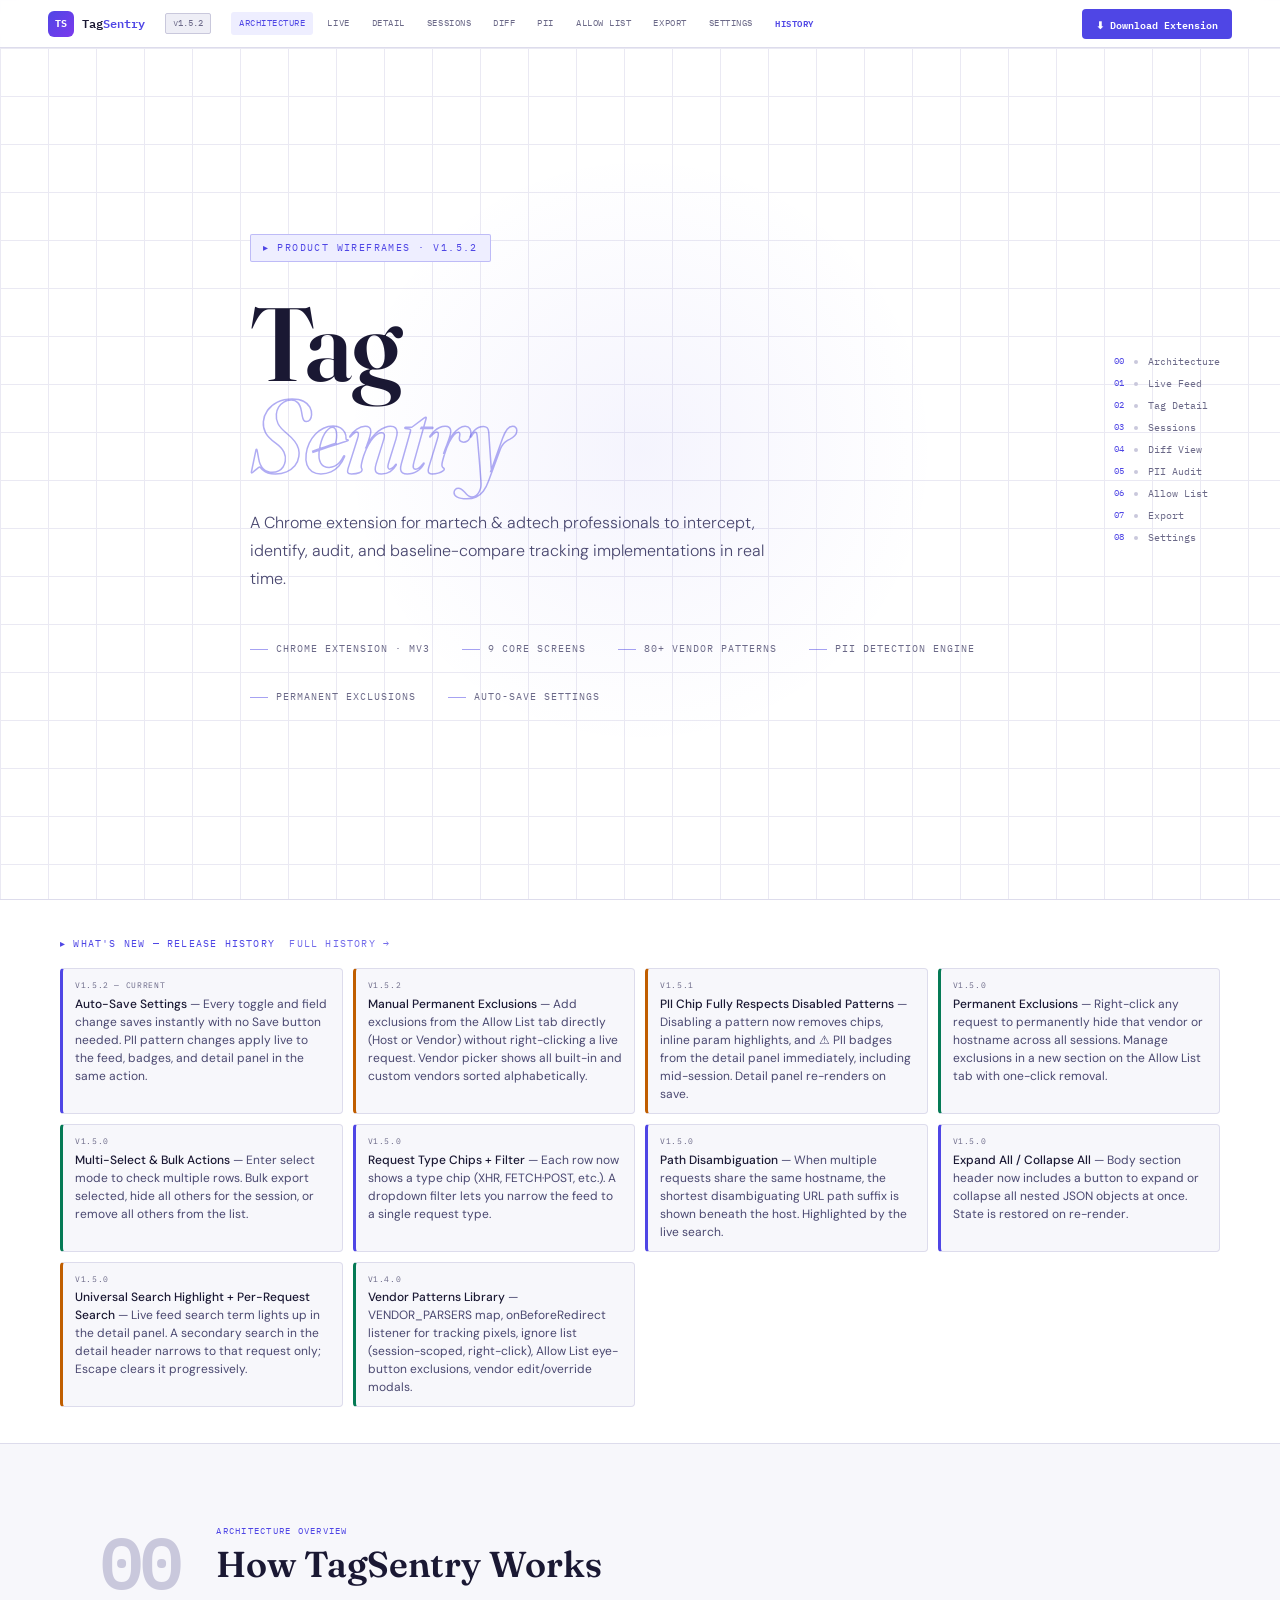
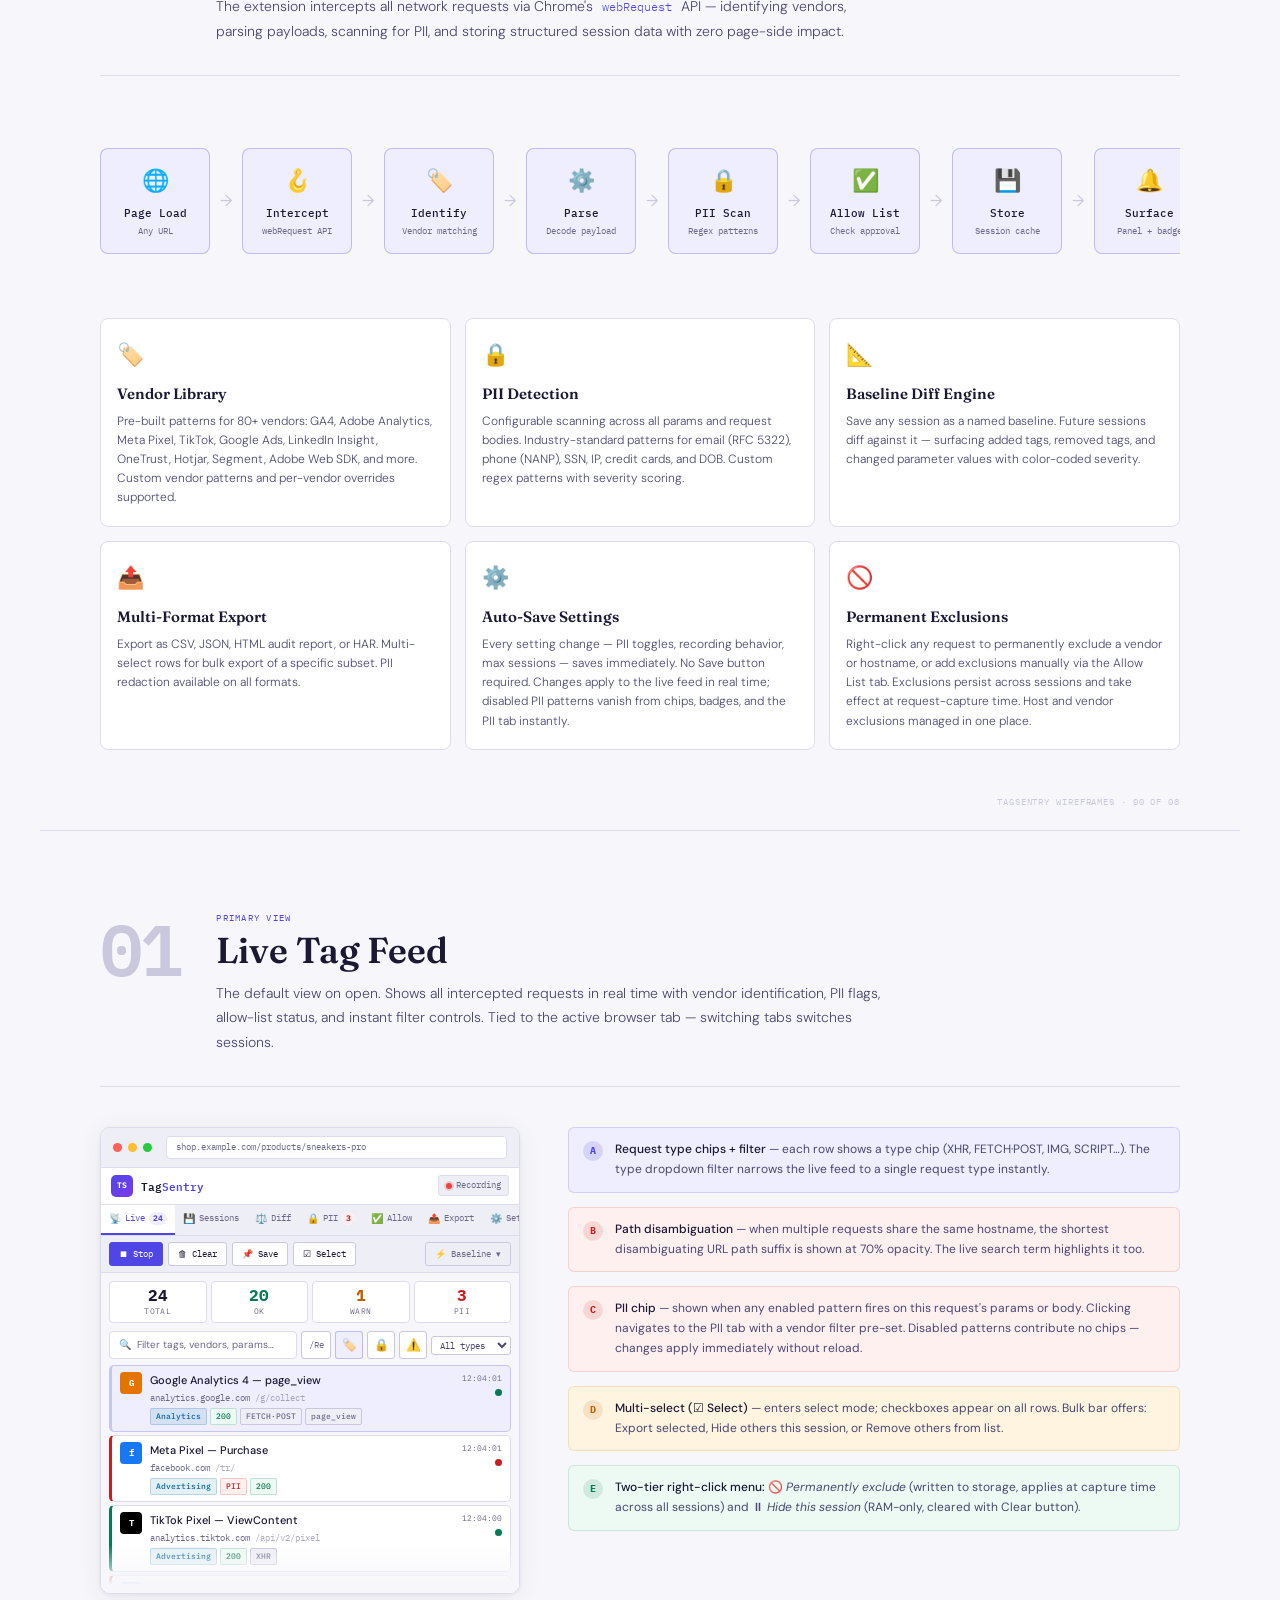
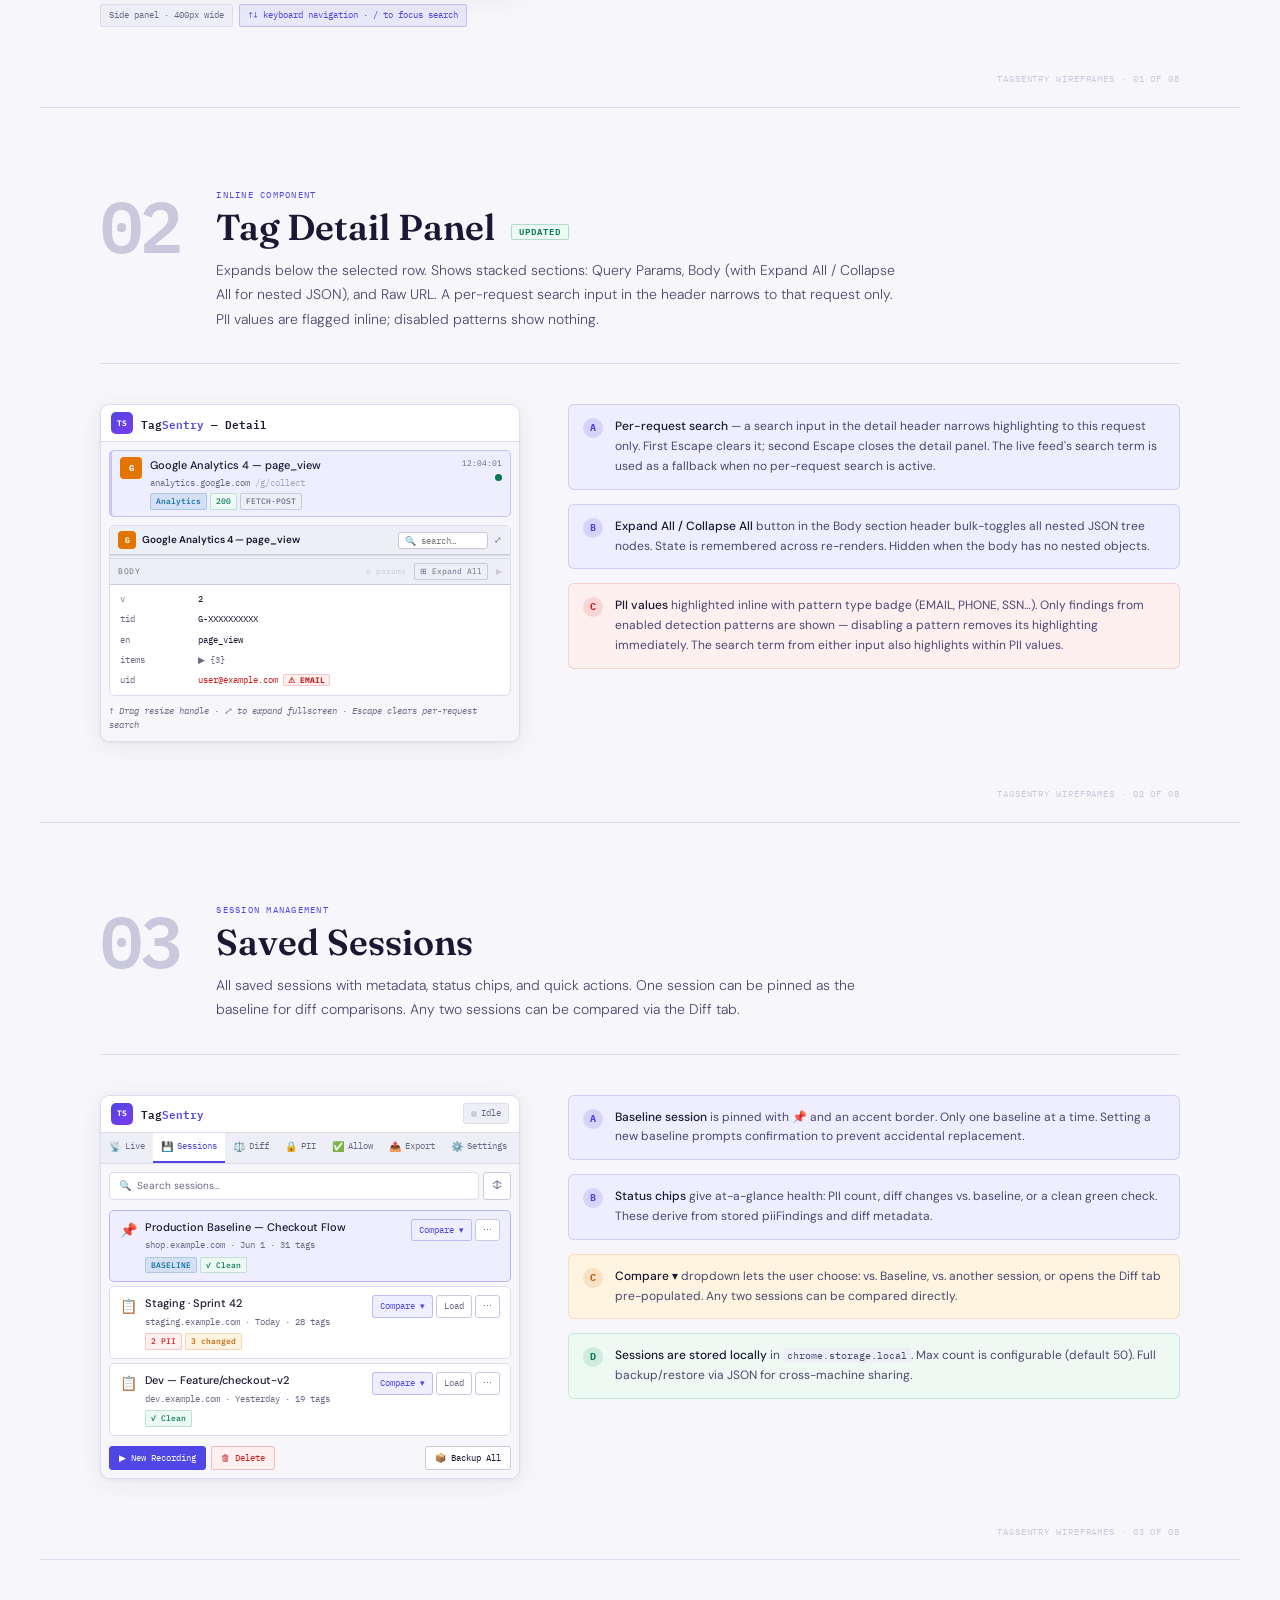
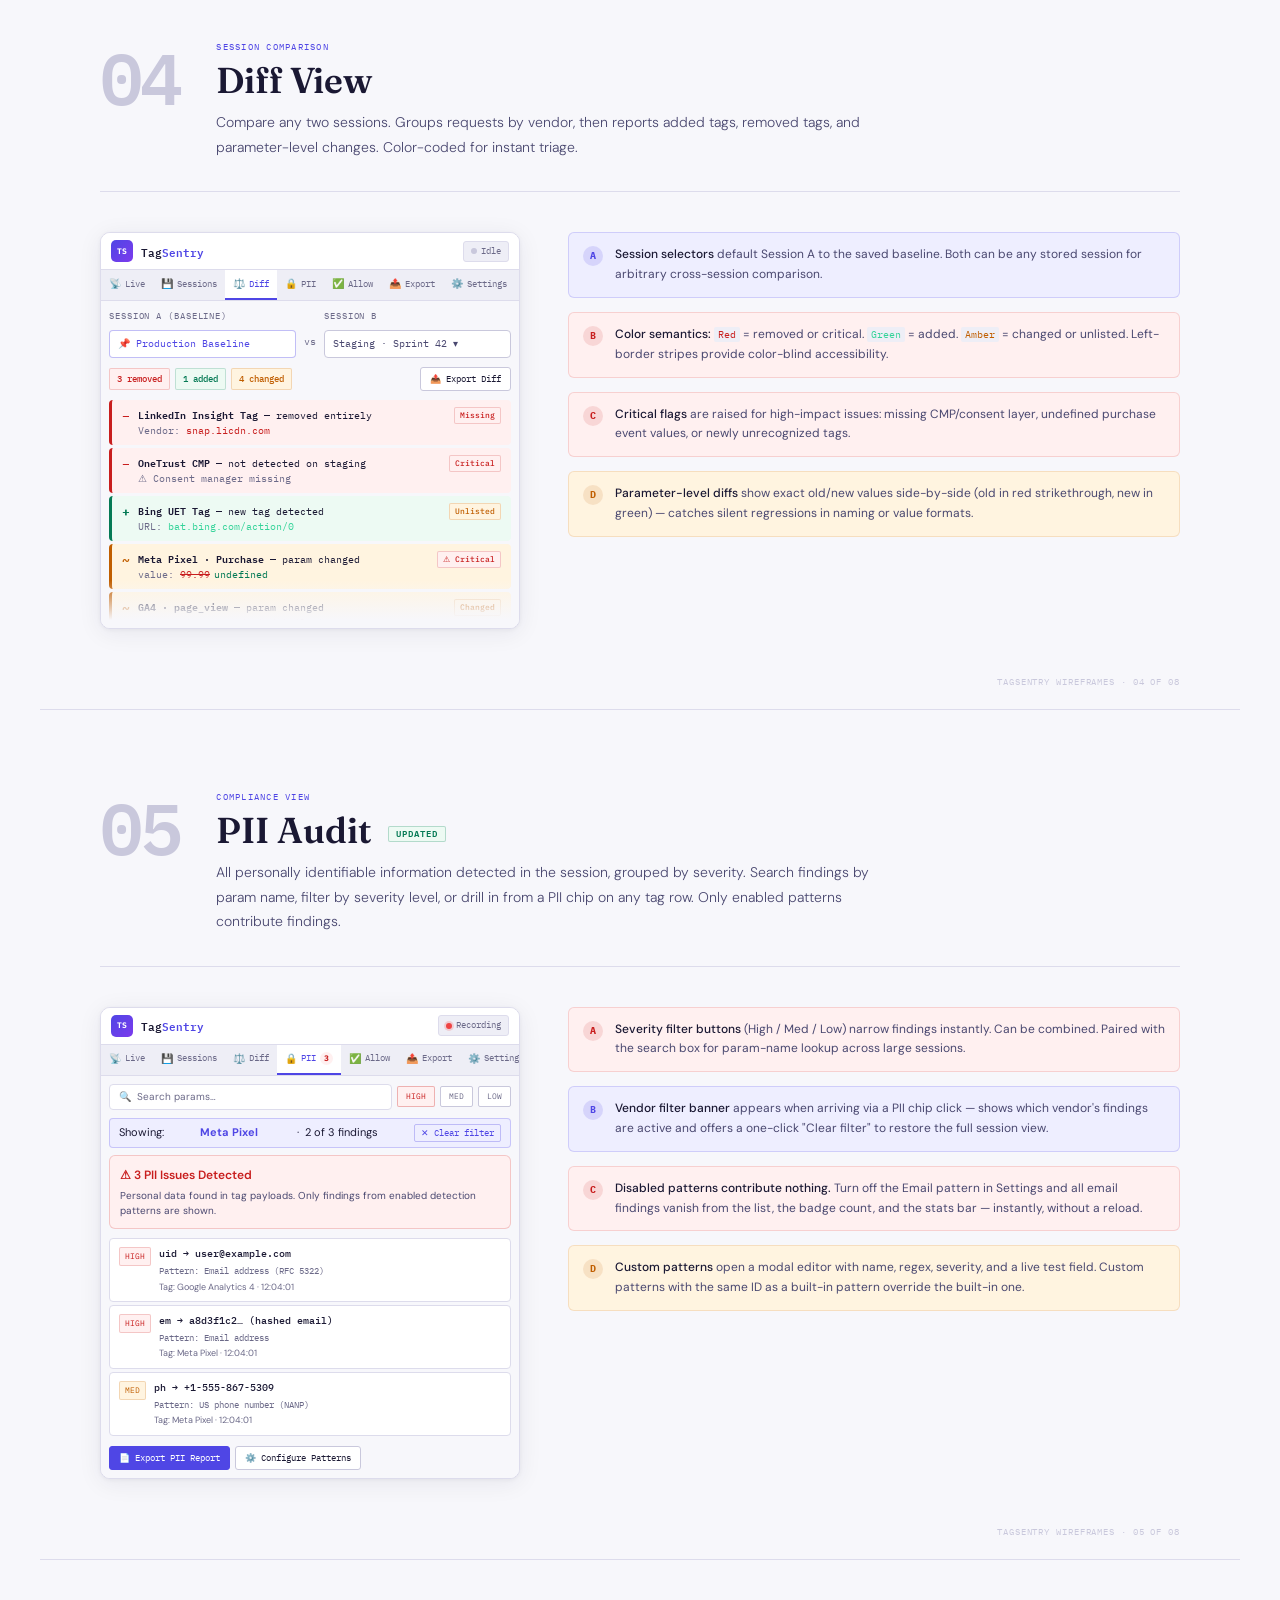
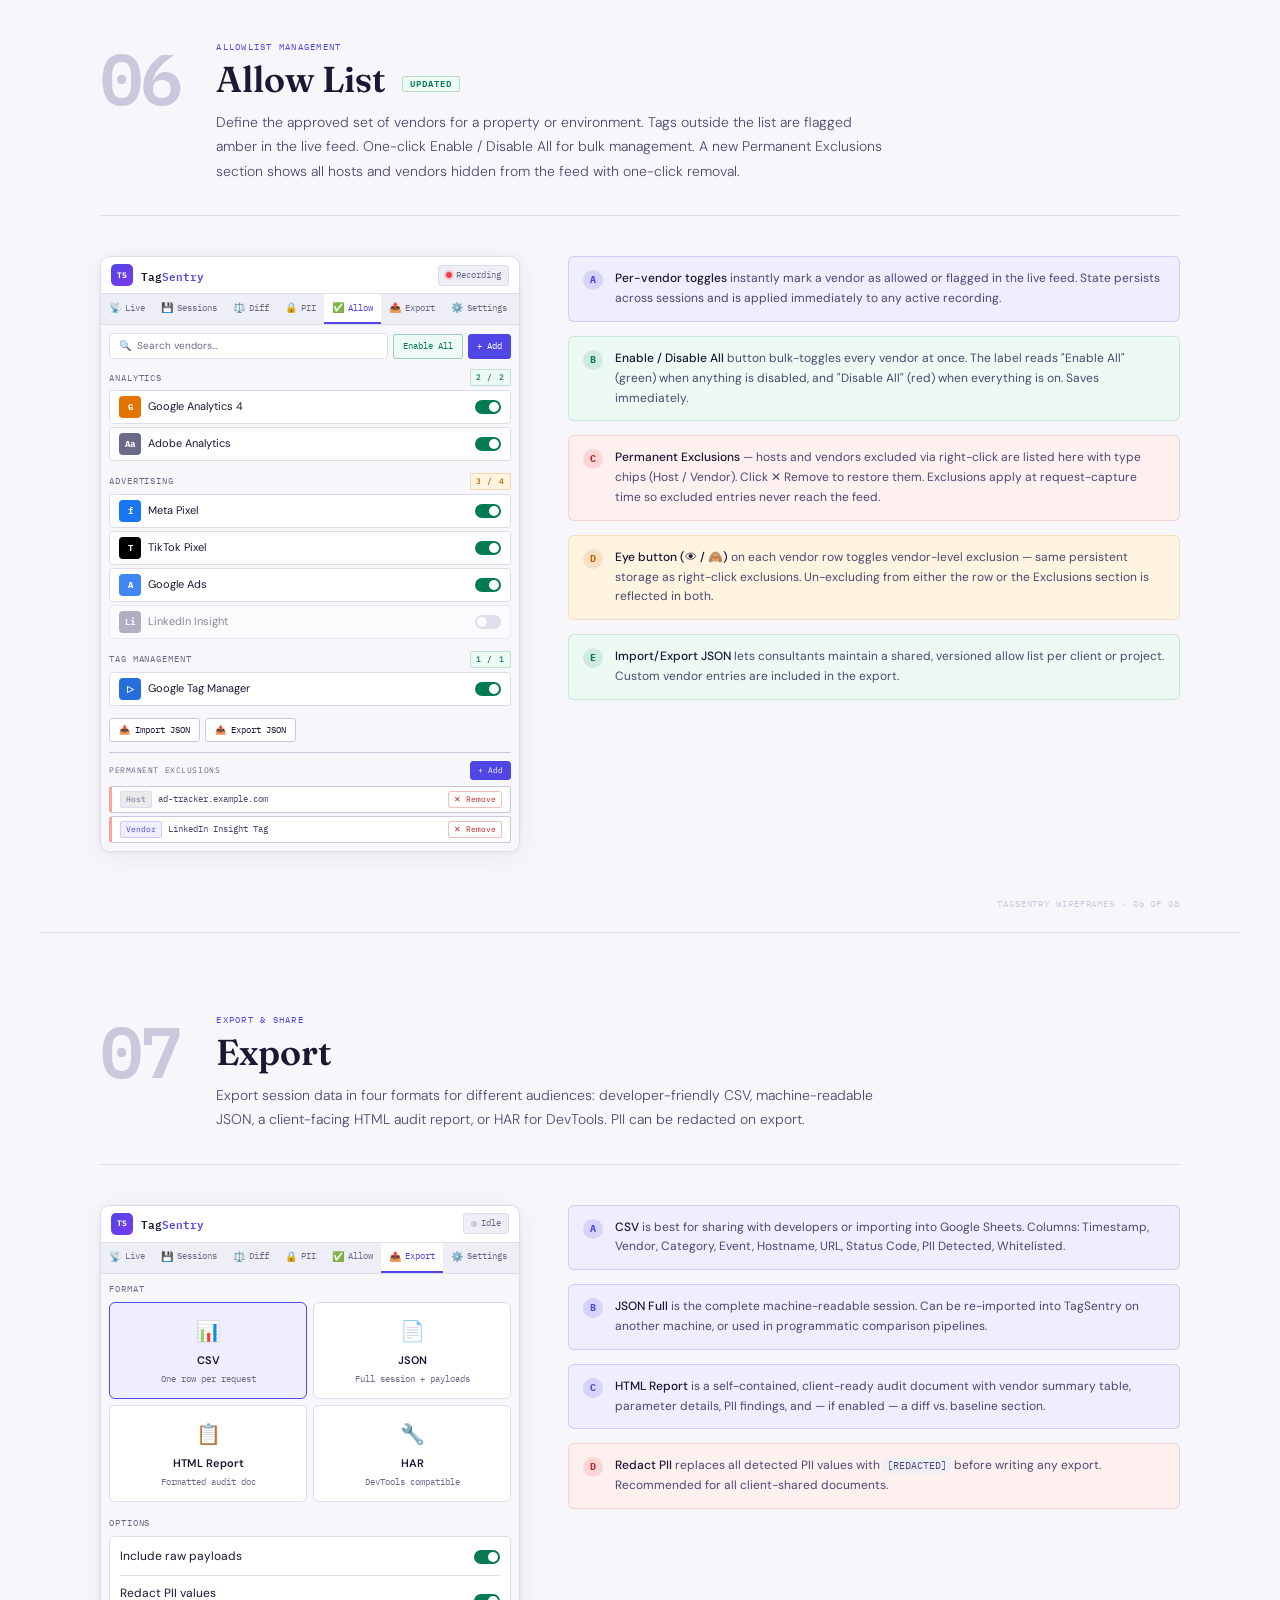
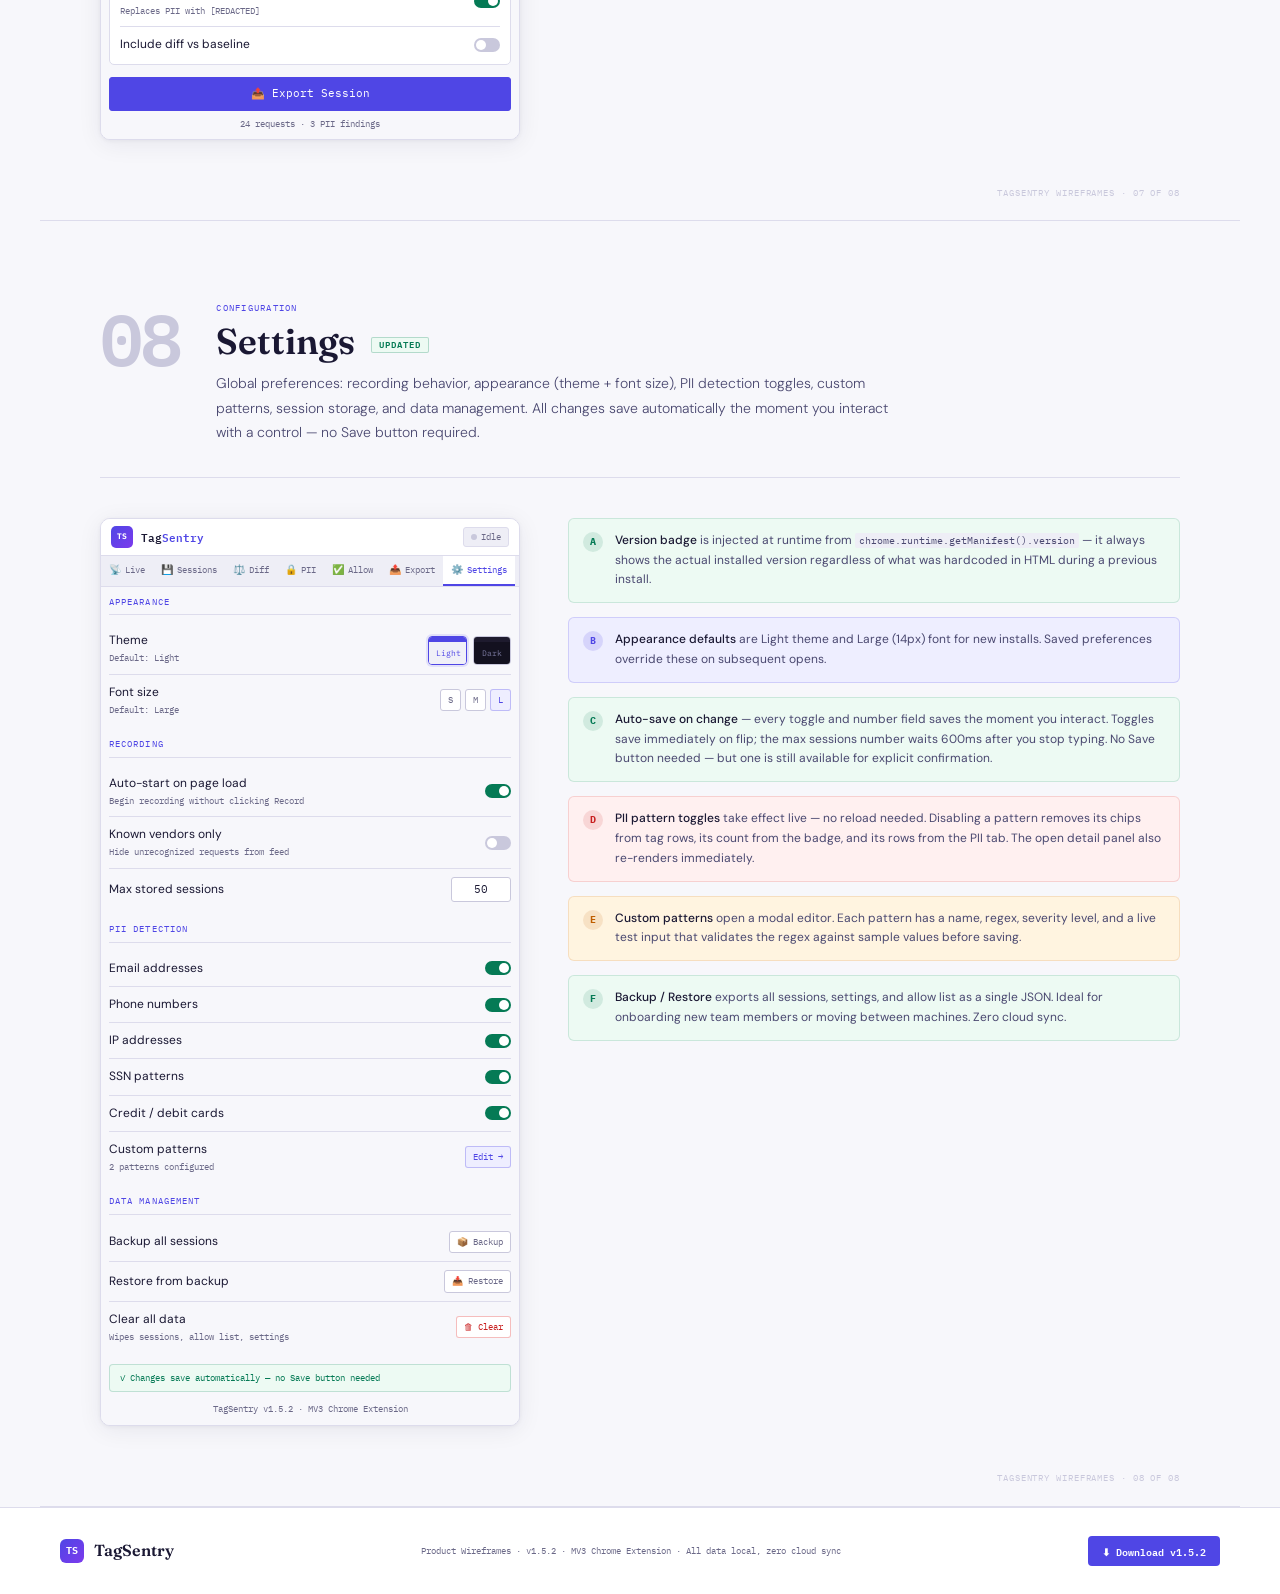
==== commit c7e1d856: "Update version to v1.5.2 and improve code structure - Updated download filename to reflect new versi" ====
--- a/index.html
+++ b/index.html
@@ -3,7 +3,7 @@
 <head>
 <meta charset="UTF-8">
 <meta name="viewport" content="width=device-width, initial-scale=1.0">
-<title>TagSentry — Product Wireframes v1.5</title>
+<title>TagSentry — Product Wireframes v1.5.2</title>
 <link rel="stylesheet" href="wireframe.css">
 </head>
 <body>
@@ -48,8 +48,8 @@
       <div class="cover-meta-item">9 Core Screens</div>
       <div class="cover-meta-item">80+ Vendor Patterns</div>
       <div class="cover-meta-item">PII Detection Engine</div>
-      <div class="cover-meta-item">Console Error Monitor</div>
       <div class="cover-meta-item">Permanent Exclusions</div>
+      <div class="cover-meta-item">Auto-Save Settings</div>
     </div>
   </div>
   <nav class="cover-index">
@@ -72,16 +72,16 @@
 <section class="changelog">
   <div class="changelog-title">▸ What's New — Release History &nbsp;<a href="history.html" style="font-size:10px;color:var(--accent);font-family:var(--mono);text-decoration:none;opacity:0.8">Full history →</a></div>
   <div class="changelog-grid">
-    <div class="cl-item new"><div class="cl-ver">v1.5.0 — Current</div><div class="cl-text"><strong>Console Error Monitor</strong> — Captures <code>console.error</code>, <code>window.onerror</code>, and unhandled promise rejections from the page. ERR badge on affected rows; errors shown in a collapsible detail section keyed to hostname.</div></div>
+    <div class="cl-item imp"><div class="cl-ver">v1.5.2 — Current</div><div class="cl-text"><strong>Auto-Save Settings</strong> — Every toggle and field change saves instantly with no Save button needed. PII pattern changes apply live to the feed, badges, and detail panel in the same action.</div></div>
+    <div class="cl-item fix"><div class="cl-ver">v1.5.2</div><div class="cl-text"><strong>Manual Permanent Exclusions</strong> — Add exclusions from the Allow List tab directly (Host or Vendor) without right-clicking a live request. Vendor picker shows all built-in and custom vendors sorted alphabetically.</div></div>
+    <div class="cl-item fix"><div class="cl-ver">v1.5.1</div><div class="cl-text"><strong>PII Chip Fully Respects Disabled Patterns</strong> — Disabling a pattern now removes chips, inline param highlights, and ⚠ PII badges from the detail panel immediately, including mid-session. Detail panel re-renders on save.</div></div>
     <div class="cl-item new"><div class="cl-ver">v1.5.0</div><div class="cl-text"><strong>Permanent Exclusions</strong> — Right-click any request to permanently hide that vendor or hostname across all sessions. Manage exclusions in a new section on the Allow List tab with one-click removal.</div></div>
     <div class="cl-item new"><div class="cl-ver">v1.5.0</div><div class="cl-text"><strong>Multi-Select &amp; Bulk Actions</strong> — Enter select mode to check multiple rows. Bulk export selected, hide all others for the session, or remove all others from the list.</div></div>
     <div class="cl-item imp"><div class="cl-ver">v1.5.0</div><div class="cl-text"><strong>Request Type Chips + Filter</strong> — Each row now shows a type chip (XHR, FETCH·POST, etc.). A dropdown filter lets you narrow the feed to a single request type.</div></div>
     <div class="cl-item imp"><div class="cl-ver">v1.5.0</div><div class="cl-text"><strong>Path Disambiguation</strong> — When multiple requests share the same hostname, the shortest disambiguating URL path suffix is shown beneath the host. Highlighted by the live search.</div></div>
     <div class="cl-item imp"><div class="cl-ver">v1.5.0</div><div class="cl-text"><strong>Expand All / Collapse All</strong> — Body section header now includes a button to expand or collapse all nested JSON objects at once. State is restored on re-render.</div></div>
     <div class="cl-item fix"><div class="cl-ver">v1.5.0</div><div class="cl-text"><strong>Universal Search Highlight + Per-Request Search</strong> — Live feed search term lights up in the detail panel. A secondary search in the detail header narrows to that request only; Escape clears it progressively.</div></div>
-    <div class="cl-item fix"><div class="cl-ver">v1.5.0</div><div class="cl-text"><strong>Adobe Web SDK Vendor</strong> — alloy.js / AEP Edge Network requests now identified, with XDM envelope flattening so individual event fields are scannable for PII.</div></div>
     <div class="cl-item new"><div class="cl-ver">v1.4.0</div><div class="cl-text"><strong>Vendor Patterns Library</strong> — VENDOR_PARSERS map, onBeforeRedirect listener for tracking pixels, ignore list (session-scoped, right-click), Allow List eye-button exclusions, vendor edit/override modals.</div></div>
-    <div class="cl-item new"><div class="cl-ver">v1.3.0</div><div class="cl-text"><strong>Default Light/Large</strong> — New installs open with Light theme and Large (14px) text. Per-tab request cache: switching browser tabs no longer overwrites the request list. One-click Enable/Disable All on Allow List.</div></div>
   </div>
 </section>
 
@@ -95,7 +95,7 @@
     <div class="page-meta">
       <div class="page-tag">Architecture Overview</div>
       <h2 class="page-title">How TagSentry Works</h2>
-      <p class="page-desc">The extension intercepts all network requests via Chrome's <code style="font-family:var(--mono);font-size:12px;background:var(--ink2);padding:1px 5px;border-radius:2px;color:#818cf8">webRequest</code> API and captures page-level console errors via an injected script — identifying vendors, parsing payloads, scanning for PII, and storing structured session data with zero page-side impact.</p>
+      <p class="page-desc">The extension intercepts all network requests via Chrome's <code style="font-family:var(--mono);font-size:12px;background:var(--bg2);padding:1px 5px;border-radius:2px;color:var(--accent)">webRequest</code> API — identifying vendors, parsing payloads, scanning for PII, and storing structured session data with zero page-side impact.</p>
     </div>
   </div>
   <div class="section-rule"></div>
@@ -123,8 +123,8 @@
     <div class="feat-card"><div class="feat-icon">🔒</div><div class="feat-title">PII Detection</div><div class="feat-body">Configurable scanning across all params and request bodies. Industry-standard patterns for email (RFC 5322), phone (NANP), SSN, IP, credit cards, and DOB. Custom regex patterns with severity scoring.</div></div>
     <div class="feat-card"><div class="feat-icon">📐</div><div class="feat-title">Baseline Diff Engine</div><div class="feat-body">Save any session as a named baseline. Future sessions diff against it — surfacing added tags, removed tags, and changed parameter values with color-coded severity.</div></div>
     <div class="feat-card"><div class="feat-icon">📤</div><div class="feat-title">Multi-Format Export</div><div class="feat-body">Export as CSV, JSON, HTML audit report, or HAR. Multi-select rows for bulk export of a specific subset. PII redaction available on all formats.</div></div>
-    <div class="feat-card"><div class="feat-icon">🚨</div><div class="feat-title">Console Error Monitor</div><div class="feat-body">Captures <code style="font-size:10px;font-family:var(--mono)">console.error</code>, <code style="font-size:10px;font-family:var(--mono)">window.onerror</code>, and unhandled promise rejections via injected script. ERR badge on affected rows; full error detail + stack trace in the detail panel.</div></div>
-    <div class="feat-card"><div class="feat-icon">🚫</div><div class="feat-title">Permanent Exclusions</div><div class="feat-body">Right-click any request to permanently exclude a vendor or hostname. Exclusions persist across sessions and take effect at request-capture time in the background service worker. Managed from the Allow List tab.</div></div>
+    <div class="feat-card"><div class="feat-icon">⚙️</div><div class="feat-title">Auto-Save Settings</div><div class="feat-body">Every setting change — PII toggles, recording behavior, max sessions — saves immediately. No Save button required. Changes apply to the live feed in real time; disabled PII patterns vanish from chips, badges, and the PII tab instantly.</div></div>
+    <div class="feat-card"><div class="feat-icon">🚫</div><div class="feat-title">Permanent Exclusions</div><div class="feat-body">Right-click any request to permanently exclude a vendor or hostname, or add exclusions manually via the Allow List tab. Exclusions persist across sessions and take effect at request-capture time. Host and vendor exclusions managed in one place.</div></div>
   </div>
   <div class="page-stamp">TagSentry Wireframes · 00 of 08</div>
 </div>
@@ -188,7 +188,7 @@
             <div class="ic-btn on">🏷️</div>
             <div class="ic-btn">🔒</div>
             <div class="ic-btn">⚠️</div>
-            <select style="font-size:9px;background:var(--ink);color:var(--mist);border:1px solid var(--rule2);border-radius:3px;padding:2px 4px;font-family:var(--mono)"><option>All types</option><option>XHR</option><option>FETCH·POST</option></select>
+            <select style="font-size:9px;background:var(--bg);color:var(--mist);border:1px solid var(--rule2);border-radius:3px;padding:2px 4px;font-family:var(--mono)"><option>All types</option><option>XHR</option><option>FETCH·POST</option></select>
           </div>
           <div class="tag-list scroll-clip">
             <div class="tag-row ok sel">
@@ -205,7 +205,7 @@
               <div class="tag-info">
                 <div class="tag-name">Meta Pixel — Purchase</div>
                 <div class="tag-host">facebook.com <span style="opacity:0.55;font-size:9px">/tr/</span></div>
-                <div class="tag-chips"><span class="chip c-blue">Advertising</span><span class="chip c-red" style="cursor:pointer" title="Click to view findings in PII tab">PII</span><span class="chip c-red" style="font-size:8px;font-weight:600">ERR ×2</span><span class="chip c-green">200</span></div>
+                <div class="tag-chips"><span class="chip c-blue">Advertising</span><span class="chip c-red" style="cursor:pointer" title="Click to view findings in PII tab">PII</span><span class="chip c-green">200</span></div>
               </div>
               <div class="tag-aside"><div class="tag-time">12:04:01</div><div class="dot d-r"></div></div>
             </div>
@@ -240,14 +240,14 @@
         </div>
       </div>
       <div style="margin-top:10px;display:flex;gap:6px;flex-wrap:wrap">
-        <span style="font-family:var(--mono);font-size:9px;color:var(--fog);background:var(--ink2);border:1px solid var(--rule);padding:3px 8px;border-radius:2px">Side panel · 400px wide</span>
+        <span style="font-family:var(--mono);font-size:9px;color:var(--fog);background:var(--bg3);border:1px solid var(--rule);padding:3px 8px;border-radius:2px">Side panel · 400px wide</span>
         <span style="font-family:var(--mono);font-size:9px;color:var(--accent);background:rgba(79,70,229,0.08);border:1px solid rgba(79,70,229,0.25);padding:3px 8px;border-radius:2px">↑↓ keyboard navigation · / to focus search</span>
       </div>
     </div>
     <div class="annotation-col">
       <div class="ann accent"><div class="ann-num">A</div><div class="ann-body"><strong>Request type chips + filter</strong> — each row shows a type chip (XHR, FETCH·POST, IMG, SCRIPT…). The type dropdown filter narrows the live feed to a single request type instantly.</div></div>
       <div class="ann rose"><div class="ann-num">B</div><div class="ann-body"><strong>Path disambiguation</strong> — when multiple requests share the same hostname, the shortest disambiguating URL path suffix is shown at 70% opacity. The live search term highlights it too.</div></div>
-      <div class="ann rose"><div class="ann-num">C</div><div class="ann-body"><strong>ERR badge</strong> — a red chip on any row whose hostname logged a console error, JS exception, or unhandled rejection. Count shown when more than one. Open the request to see full details and stack traces.</div></div>
+      <div class="ann rose"><div class="ann-num">C</div><div class="ann-body"><strong>PII chip</strong> — shown when any enabled pattern fires on this request's params or body. Clicking navigates to the PII tab with a vendor filter pre-set. Disabled patterns contribute no chips — changes apply immediately without reload.</div></div>
       <div class="ann amber"><div class="ann-num">D</div><div class="ann-body"><strong>Multi-select (☑ Select)</strong> — enters select mode; checkboxes appear on all rows. Bulk bar offers: Export selected, Hide others this session, or Remove others from list.</div></div>
       <div class="ann jade"><div class="ann-num">E</div><div class="ann-body"><strong>Two-tier right-click menu:</strong> 🚫 <em>Permanently exclude</em> (written to storage, applies at capture time across all sessions) and ⏸ <em>Hide this session</em> (RAM-only, cleared with Clear button).</div></div>
     </div>
@@ -265,7 +265,7 @@
     <div class="page-meta">
       <div class="page-tag">Inline Component</div>
       <h2 class="page-title">Tag Detail Panel <span class="new-badge">Updated</span></h2>
-      <p class="page-desc">Expands below the selected row. Shows stacked sections: Query Params, Body (with Expand All / Collapse All for nested JSON), Raw URL, and Console Errors. A per-request search input in the header narrows to that request only. PII values flagged inline.</p>
+      <p class="page-desc">Expands below the selected row. Shows stacked sections: Query Params, Body (with Expand All / Collapse All for nested JSON), and Raw URL. A per-request search input in the header narrows to that request only. PII values are flagged inline; disabled patterns show nothing.</p>
     </div>
   </div>
   <div class="section-rule"></div>
@@ -287,16 +287,16 @@
           <div class="tag-aside"><div class="tag-time">12:04:01</div><div class="dot d-g"></div></div>
         </div>
         <div class="detail-panel">
-          <div class="detail-head" style="display:flex;align-items:center;gap:6px;padding:5px 8px;background:var(--ink2);border-bottom:1px solid var(--rule2)">
+          <div class="detail-head" style="display:flex;align-items:center;gap:6px;padding:5px 8px;background:var(--bg3);border-bottom:1px solid var(--rule2)">
             <div class="vi vi-g" style="flex-shrink:0;width:18px;height:18px;font-size:8px">G</div>
             <div style="font-size:10px;font-weight:600;flex:1;overflow:hidden;text-overflow:ellipsis;white-space:nowrap">Google Analytics 4 — page_view</div>
             <!-- Per-request search — NEW in v1.5 -->
-            <input style="width:90px;background:var(--ink);border:1px solid var(--rule2);border-radius:3px;padding:2px 6px;font-family:var(--mono);font-size:9px;color:var(--mist)" placeholder="🔍 search…">
+            <input style="width:90px;background:var(--bg);border:1px solid var(--rule2);border-radius:3px;padding:2px 6px;font-family:var(--mono);font-size:9px;color:var(--mist)" placeholder="🔍 search…">
             <div style="font-family:var(--mono);font-size:9px;color:var(--fog)">⤢</div>
           </div>
           <div class="resize-hint"></div>
           <!-- Body section with Expand All button — NEW in v1.5 -->
-          <div style="display:flex;align-items:center;padding:4px 8px;background:var(--ink2);border-bottom:1px solid var(--rule2)">
+          <div style="display:flex;align-items:center;padding:4px 8px;background:var(--bg3);border-bottom:1px solid var(--rule2)">
             <span style="font-family:var(--mono);font-size:8px;text-transform:uppercase;letter-spacing:0.07em;color:var(--fog);flex:1">Body</span>
             <span style="font-family:var(--mono);font-size:8px;color:var(--rule2);margin-right:8px">6 params</span>
             <span style="font-family:var(--mono);font-size:8px;border:1px solid var(--rule2);border-radius:2px;padding:1px 5px;color:var(--fog);cursor:pointer">⊞ Expand All</span>
@@ -317,20 +317,6 @@
               <div class="kv-v pii">user@example.com<span class="pii-tag">⚠ EMAIL</span></div>
             </div>
           </div>
-          <!-- Console Errors section — NEW in v1.5 -->
-          <div style="display:flex;align-items:center;padding:4px 8px;background:var(--ink2);border-top:1px solid var(--rule2);border-bottom:1px solid var(--rule2)">
-            <span style="font-family:var(--mono);font-size:8px;text-transform:uppercase;letter-spacing:0.07em;color:var(--fog);flex:1">Console Errors</span>
-            <span style="font-family:var(--mono);font-size:8px;background:rgba(239,68,68,0.12);color:#ef4444;border:1px solid rgba(239,68,68,0.3);border-radius:2px;padding:1px 5px">2 errors</span>
-            <span style="font-size:8px;color:var(--rule2);margin-left:8px">▶</span>
-          </div>
-          <div style="padding:6px 10px;border-bottom:1px solid var(--rule2)">
-            <div style="display:flex;gap:5px;margin-bottom:3px;align-items:center">
-              <span style="background:rgba(239,68,68,0.12);color:#ef4444;border:1px solid rgba(239,68,68,0.3);border-radius:2px;font-family:var(--mono);font-size:8px;padding:1px 5px">console.error</span>
-              <span style="font-family:var(--mono);font-size:8px;color:var(--fog)">12:04:01</span>
-              <span style="font-family:var(--mono);font-size:8px;color:var(--fog);margin-left:auto">pixel.js · line 42</span>
-            </div>
-            <div style="font-family:var(--mono);font-size:9px;color:var(--mist)">Uncaught TypeError: Cannot read properties of undefined (reading 'push')</div>
-          </div>
         </div>
         <div style="margin-top:8px;font-family:var(--mono);font-size:9px;color:var(--fog);font-style:italic">↑ Drag resize handle · ⤢ to expand fullscreen · Escape clears per-request search</div>
       </div>
@@ -338,8 +324,7 @@
     <div class="annotation-col">
       <div class="ann accent"><div class="ann-num">A</div><div class="ann-body"><strong>Per-request search</strong> — a search input in the detail header narrows highlighting to this request only. First Escape clears it; second Escape closes the detail panel. The live feed's search term is used as a fallback when no per-request search is active.</div></div>
       <div class="ann accent"><div class="ann-num">B</div><div class="ann-body"><strong>Expand All / Collapse All</strong> button in the Body section header bulk-toggles all nested JSON tree nodes. State is remembered across re-renders. Hidden when the body has no nested objects.</div></div>
-      <div class="ann rose"><div class="ann-num">C</div><div class="ann-body"><strong>Console Errors section</strong> appears only when errors from this hostname have been captured. Shows source (console.error / JS Error / Unhandled Promise), timestamp, file + line, message, and a collapsible stack trace.</div></div>
-      <div class="ann rose"><div class="ann-num">D</div><div class="ann-body"><strong>PII values</strong> highlighted inline with pattern type badge (EMAIL, PHONE, SSN…). The search term from either the live feed or per-request search also highlights within PII values.</div></div>
+      <div class="ann rose"><div class="ann-num">C</div><div class="ann-body"><strong>PII values</strong> highlighted inline with pattern type badge (EMAIL, PHONE, SSN…). Only findings from enabled detection patterns are shown — disabling a pattern removes its highlighting immediately. The search term from either input also highlights within PII values.</div></div>
     </div>
   </div>
   <div class="page-stamp">TagSentry Wireframes · 02 of 08</div>
@@ -453,12 +438,12 @@
         <div style="display:flex;align-items:center;gap:8px;margin-bottom:9px">
           <div style="flex:1">
             <span class="small-label">Session A (baseline)</span>
-            <div style="background:var(--ink);border:1px solid rgba(79,70,229,0.35);border-radius:4px;padding:5px 8px;font-family:var(--mono);font-size:10px;color:var(--accent)">📌 Production Baseline</div>
+            <div style="background:var(--bg);border:1px solid rgba(79,70,229,0.35);border-radius:4px;padding:5px 8px;font-family:var(--mono);font-size:10px;color:var(--accent)">📌 Production Baseline</div>
           </div>
           <div style="font-family:var(--mono);font-size:10px;color:var(--fog);flex-shrink:0;margin-top:16px">vs</div>
           <div style="flex:1">
             <span class="small-label">Session B</span>
-            <div style="background:var(--ink);border:1px solid var(--rule2);border-radius:4px;padding:5px 8px;font-family:var(--mono);font-size:10px;color:var(--mist)">Staging · Sprint 42 ▾</div>
+            <div style="background:var(--bg);border:1px solid var(--rule2);border-radius:4px;padding:5px 8px;font-family:var(--mono);font-size:10px;color:var(--mist)">Staging · Sprint 42 ▾</div>
           </div>
         </div>
         <div style="display:flex;gap:5px;margin-bottom:9px;align-items:center;flex-wrap:wrap">
@@ -625,15 +610,18 @@
           <div class="tb-btn">📥 Import JSON</div>
           <div class="tb-btn">📤 Export JSON</div>
         </div>
-        <!-- Permanent Exclusions section — NEW in v1.5 -->
+        <!-- Permanent Exclusions section — updated in v1.5.1 -->
         <div style="margin-top:10px;padding-top:8px;border-top:1px solid var(--rule2)">
-          <div style="font-family:var(--mono);font-size:8px;text-transform:uppercase;letter-spacing:0.07em;color:var(--fog);margin-bottom:6px">Permanent Exclusions</div>
-          <div style="background:var(--ink);border:1px solid var(--rule2);border-left:3px solid rgba(239,68,68,0.5);border-radius:3px;padding:4px 8px;display:flex;align-items:center;gap:6px;margin-bottom:3px">
+          <div style="display:flex;align-items:center;gap:8px;margin-bottom:6px">
+            <span style="font-family:var(--mono);font-size:8px;text-transform:uppercase;letter-spacing:0.07em;color:var(--fog);flex:1">Permanent Exclusions</span>
+            <div class="tb-btn primary" style="padding:2px 7px;font-size:8px">+ Add</div>
+          </div>
+          <div style="background:var(--bg);border:1px solid var(--rule2);border-left:3px solid rgba(239,68,68,0.5);border-radius:3px;padding:4px 8px;display:flex;align-items:center;gap:6px;margin-bottom:3px">
             <span style="background:rgba(107,114,128,0.15);color:var(--fog);border:1px solid var(--rule);border-radius:2px;font-family:var(--mono);font-size:8px;padding:1px 5px">Host</span>
             <span style="font-family:var(--mono);font-size:9px;color:var(--mist);flex:1">ad-tracker.example.com</span>
             <div class="s-btn" style="font-size:8px;color:var(--rose);border-color:rgba(220,38,38,0.3);padding:1px 5px">✕ Remove</div>
           </div>
-          <div style="background:var(--ink);border:1px solid var(--rule2);border-left:3px solid rgba(239,68,68,0.5);border-radius:3px;padding:4px 8px;display:flex;align-items:center;gap:6px">
+          <div style="background:var(--bg);border:1px solid var(--rule2);border-left:3px solid rgba(239,68,68,0.5);border-radius:3px;padding:4px 8px;display:flex;align-items:center;gap:6px">
             <span style="background:rgba(99,102,241,0.1);color:var(--accent);border:1px solid rgba(99,102,241,0.25);border-radius:2px;font-family:var(--mono);font-size:8px;padding:1px 5px">Vendor</span>
             <span style="font-family:var(--mono);font-size:9px;color:var(--mist);flex:1">LinkedIn Insight Tag</span>
             <div class="s-btn" style="font-size:8px;color:var(--rose);border-color:rgba(220,38,38,0.3);padding:1px 5px">✕ Remove</div>
@@ -688,7 +676,7 @@
           <div class="ex-card"><div class="ex-icon">🔧</div><div class="ex-name">HAR</div><div class="ex-desc">DevTools compatible</div></div>
         </div>
         <span class="small-label">Options</span>
-        <div style="background:var(--ink);border:1px solid var(--rule);border-radius:5px;padding:2px 10px;margin-bottom:12px">
+        <div style="background:var(--bg);border:1px solid var(--rule);border-radius:5px;padding:2px 10px;margin-bottom:12px">
           <div class="setting-row"><div><div class="setting-label">Include raw payloads</div></div><div class="toggle-track on"></div></div>
           <div class="setting-row"><div><div class="setting-label">Redact PII values</div><div class="setting-sub">Replaces PII with [REDACTED]</div></div><div class="toggle-track on"></div></div>
           <div class="setting-row"><div><div class="setting-label">Include diff vs baseline</div></div><div class="toggle-track off"></div></div>
@@ -717,7 +705,7 @@
     <div class="page-meta">
       <div class="page-tag">Configuration</div>
       <h2 class="page-title">Settings <span class="new-badge">Updated</span></h2>
-      <p class="page-desc">Global preferences: recording behavior, appearance (theme + font size), PII detection toggles, custom patterns, session storage, and data management. The version badge reads live from the installed manifest.</p>
+      <p class="page-desc">Global preferences: recording behavior, appearance (theme + font size), PII detection toggles, custom patterns, session storage, and data management. All changes save automatically the moment you interact with a control — no Save button required.</p>
     </div>
   </div>
   <div class="section-rule"></div>
@@ -774,17 +762,18 @@
           <div class="setting-row"><div><div class="setting-label">Restore from backup</div></div><div class="s-btn">📥 Restore</div></div>
           <div class="setting-row"><div><div class="setting-label">Clear all data</div><div class="setting-sub">Wipes sessions, allow list, settings</div></div><div class="s-btn" style="color:var(--rose);border-color:rgba(220,38,38,0.3)">🗑 Clear</div></div>
         </div>
-        <div class="tb-btn primary" style="width:100%;justify-content:center;display:flex;margin-bottom:10px;font-size:11px;padding:7px">💾 Save Settings</div>
+        <div style="margin-bottom:10px;padding:6px 10px;background:var(--jade-lt);border:1px solid rgba(5,122,85,0.2);border-radius:4px;font-family:var(--mono);font-size:9px;color:var(--jade)">✓ Changes save automatically — no Save button needed</div>
         <!-- Version reads from manifest at runtime — never stale -->
-        <div style="text-align:center;font-family:var(--mono);font-size:9px;color:var(--rule2)">TagSentry <span class="js-version">v1.5.0</span> · MV3 Chrome Extension</div>
+        <div style="text-align:center;font-family:var(--mono);font-size:9px;color:var(--fog)">TagSentry <span class="js-version">v1.5.2</span> · MV3 Chrome Extension</div>
       </div>
     </div>
     <div class="annotation-col">
       <div class="ann jade"><div class="ann-num">A</div><div class="ann-body"><strong>Version badge</strong> is injected at runtime from <code>chrome.runtime.getManifest().version</code> — it always shows the actual installed version regardless of what was hardcoded in HTML during a previous install.</div></div>
       <div class="ann accent"><div class="ann-num">B</div><div class="ann-body"><strong>Appearance defaults</strong> are Light theme and Large (14px) font for new installs. Saved preferences override these on subsequent opens.</div></div>
-      <div class="ann rose"><div class="ann-num">C</div><div class="ann-body"><strong>PII pattern toggles</strong> take effect immediately on the live session — no reload needed. Disabling a pattern removes its chips from the tag list, its count from the badge, and its rows from the PII tab.</div></div>
-      <div class="ann amber"><div class="ann-num">D</div><div class="ann-body"><strong>Custom patterns</strong> open a modal editor. Each pattern has a name, regex, severity level, and a live test input that validates the regex against sample values before saving.</div></div>
-      <div class="ann jade"><div class="ann-num">E</div><div class="ann-body"><strong>Backup / Restore</strong> exports all sessions, settings, and allow list as a single JSON. Ideal for onboarding new team members or moving between machines. Zero cloud sync.</div></div>
+      <div class="ann jade"><div class="ann-num">C</div><div class="ann-body"><strong>Auto-save on change</strong> — every toggle and number field saves the moment you interact. Toggles save immediately on flip; the max sessions number waits 600ms after you stop typing. No Save button needed — but one is still available for explicit confirmation.</div></div>
+      <div class="ann rose"><div class="ann-num">D</div><div class="ann-body"><strong>PII pattern toggles</strong> take effect live — no reload needed. Disabling a pattern removes its chips from tag rows, its count from the badge, and its rows from the PII tab. The open detail panel also re-renders immediately.</div></div>
+      <div class="ann amber"><div class="ann-num">E</div><div class="ann-body"><strong>Custom patterns</strong> open a modal editor. Each pattern has a name, regex, severity level, and a live test input that validates the regex against sample values before saving.</div></div>
+      <div class="ann jade"><div class="ann-num">F</div><div class="ann-body"><strong>Backup / Restore</strong> exports all sessions, settings, and allow list as a single JSON. Ideal for onboarding new team members or moving between machines. Zero cloud sync.</div></div>
     </div>
   </div>
   <div class="page-stamp">TagSentry Wireframes · 08 of 08</div>
@@ -799,8 +788,8 @@
     <div class="footer-logo">TS</div>
     <span class="footer-name">TagSentry</span>
   </div>
-  <div class="footer-copy">Product Wireframes · <span class="js-version">v1.5.0</span> · MV3 Chrome Extension · All data local, zero cloud sync</div>
-  <button class="bar-dl js-download">⬇ Download <span class="js-version">v1.5.0</span></button>
+  <div class="footer-copy">Product Wireframes · <span class="js-version">v1.5.2</span> · MV3 Chrome Extension · All data local, zero cloud sync</div>
+  <button class="bar-dl js-download">⬇ Download <span class="js-version">v1.5.2</span></button>
 </footer>
 
 <script src="wireframe.js"></script>
--- a/wireframe.css
+++ b/wireframe.css
@@ -1,20 +1,25 @@
 @import url('https://fonts.googleapis.com/css2?family=IBM+Plex+Mono:wght@400;500;600&family=Fraunces:opsz,wght@9..144,300;9..144,600;9..144,700&family=DM+Sans:wght@300;400;500&display=swap');
 
 :root {
-  --ink:         #0f0e17;
-  --ink2:        #1a1929;
-  --ink3:        #252438;
-  --rule:        #2e2d45;
-  --rule2:       #3d3b5a;
-  --fog:         #7b79a0;
-  --mist:        #a09eb8;
-  --paper:       #f0eff8;
-  --paper2:      #e4e2f2;
+  --bg:          #ffffff;
+  --bg2:         #f7f7fb;
+  --bg3:         #eeeef6;
+  --bg4:         #e4e3f0;
+  --rule:        #dddcec;
+  --rule2:       #c9c8dc;
+  --ink:         #1a1833;
+  --ink2:        #2e2c4e;
+  --fog:         #6b6988;
+  --mist:        #4a4870;
   --accent:      #4f46e5;
-  --amber:       #d97706;
-  --rose:        #dc2626;
-  --jade:        #059669;
-  --sky:         #0284c7;
+  --accent-lt:   #eeeeff;
+  --amber:       #c05e00;
+  --amber-lt:    #fff4e0;
+  --rose:        #c81e1e;
+  --rose-lt:     #fff0f0;
+  --jade:        #057a55;
+  --jade-lt:     #edfaf3;
+  --sky:         #0369a1;
   --mono: 'IBM Plex Mono', monospace;
   --serif:'Fraunces', serif;
   --body: 'DM Sans', sans-serif;
@@ -23,707 +28,286 @@
 *, *::before, *::after { box-sizing: border-box; margin: 0; padding: 0; }
 html { scroll-behavior: smooth; }
 body {
-  background: var(--ink);
-  color: var(--paper);
+  background: var(--bg2);
+  color: var(--ink);
   font-family: var(--body);
   font-size: 13px;
   line-height: 1.6;
   -webkit-font-smoothing: antialiased;
 }
 
-/* ═══════════════════════════════════════
-   STICKY NAV BAR
-═══════════════════════════════════════ */
+/* NAV */
 .top-bar {
-  position: fixed;
-  top: 0; left: 0; right: 0;
-  z-index: 200;
-  background: rgba(15,14,23,0.92);
-  backdrop-filter: blur(14px);
+  position: fixed; top: 0; left: 0; right: 0; z-index: 200;
+  background: rgba(255,255,255,0.93); backdrop-filter: blur(14px);
   border-bottom: 1px solid var(--rule);
-  padding: 0 48px;
-  height: 48px;
-  display: flex;
-  align-items: center;
-  gap: 20px;
+  padding: 0 48px; height: 48px;
+  display: flex; align-items: center; gap: 20px;
 }
-.bar-brand {
-  display: flex; align-items: center; gap: 8px;
-  text-decoration: none; color: var(--paper);
-  flex-shrink: 0;
-}
-.bar-logo {
-  width: 26px; height: 26px;
-  background: linear-gradient(135deg, var(--accent), #7c3aed);
-  border-radius: 6px;
-  display: flex; align-items: center; justify-content: center;
-  font-family: var(--mono); font-size: 10px; font-weight: 700; color: white;
-}
-.bar-name {
-  font-family: var(--mono); font-size: 12px; font-weight: 600;
-}
+.bar-brand { display: flex; align-items: center; gap: 8px; text-decoration: none; color: var(--ink); flex-shrink: 0; }
+.bar-logo { width: 26px; height: 26px; background: linear-gradient(135deg, var(--accent), #7c3aed); border-radius: 6px; display: flex; align-items: center; justify-content: center; font-family: var(--mono); font-size: 10px; font-weight: 700; color: white; }
+.bar-name { font-family: var(--mono); font-size: 12px; font-weight: 600; color: var(--ink); }
 .bar-name span { color: var(--accent); }
-.bar-version {
-  font-family: var(--mono); font-size: 9px;
-  color: var(--fog);
-  background: var(--ink3);
-  border: 1px solid var(--rule2);
-  border-radius: 2px;
-  padding: 2px 7px;
-}
+.bar-version { font-family: var(--mono); font-size: 9px; color: var(--fog); background: var(--bg3); border: 1px solid var(--rule2); border-radius: 2px; padding: 2px 7px; }
 .bar-spacer { flex: 1; }
-.bar-nav {
-  display: flex; gap: 6px;
-}
-.bar-nav a {
-  font-family: var(--mono); font-size: 9px;
-  color: var(--fog); text-decoration: none;
-  text-transform: uppercase; letter-spacing: 0.06em;
-  padding: 4px 8px;
-  border-radius: 3px;
-  transition: color 0.15s, background 0.15s;
-}
-.bar-nav a:hover { color: var(--paper); background: var(--ink3); }
-.bar-dl {
-  display: inline-flex; align-items: center; gap: 6px;
-  font-family: var(--mono); font-size: 10px; font-weight: 600;
-  background: var(--accent);
-  color: white;
-  border: none;
-  border-radius: 4px;
-  padding: 6px 14px;
-  cursor: pointer;
-  text-decoration: none;
-  transition: opacity 0.15s, transform 0.1s;
-  flex-shrink: 0;
-}
-.bar-dl:hover  { opacity: 0.88; transform: translateY(-1px); }
+.bar-nav { display: flex; gap: 6px; }
+.bar-nav a { font-family: var(--mono); font-size: 9px; color: var(--fog); text-decoration: none; text-transform: uppercase; letter-spacing: 0.06em; padding: 4px 8px; border-radius: 3px; transition: color 0.15s, background 0.15s; }
+.bar-nav a:hover, .bar-nav a.active { color: var(--accent); background: var(--accent-lt); }
+.bar-dl { display: inline-flex; align-items: center; gap: 6px; font-family: var(--mono); font-size: 10px; font-weight: 600; background: var(--accent); color: white; border: none; border-radius: 4px; padding: 6px 14px; cursor: pointer; text-decoration: none; transition: opacity 0.15s, transform 0.1s; flex-shrink: 0; }
+.bar-dl:hover { opacity: 0.88; transform: translateY(-1px); }
 .bar-dl:active { transform: translateY(0); }
 
-/* ═══════════════════════════════════════
-   COVER
-═══════════════════════════════════════ */
-.cover {
-  min-height: 100vh;
-  display: grid;
-  place-items: center;
-  padding: 120px 60px 80px;
-  position: relative;
-  overflow: hidden;
-  border-bottom: 1px solid var(--rule);
-}
-.cover-grid {
-  position: absolute; inset: 0;
-  background-image:
-    linear-gradient(var(--rule) 1px, transparent 1px),
-    linear-gradient(90deg, var(--rule) 1px, transparent 1px);
-  background-size: 48px 48px;
-  opacity: 0.35;
-}
-.cover-glow {
-  position: absolute;
-  width: 600px; height: 600px;
-  background: radial-gradient(circle, rgba(79,70,229,0.13) 0%, transparent 70%);
-  top: 50%; left: 50%;
-  transform: translate(-50%, -50%);
-  pointer-events: none;
-}
+/* COVER */
+.cover { min-height: 100vh; display: grid; place-items: center; padding: 120px 60px 80px; position: relative; overflow: hidden; background: var(--bg); border-bottom: 1px solid var(--rule); }
+.cover-grid { position: absolute; inset: 0; background-image: linear-gradient(var(--rule) 1px, transparent 1px), linear-gradient(90deg, var(--rule) 1px, transparent 1px); background-size: 48px 48px; opacity: 0.6; }
+.cover-glow { position: absolute; width: 600px; height: 600px; background: radial-gradient(circle, rgba(79,70,229,0.06) 0%, transparent 70%); top: 50%; left: 50%; transform: translate(-50%, -50%); pointer-events: none; }
 .cover-inner { position: relative; z-index: 1; max-width: 780px; }
-.cover-eyebrow {
-  display: inline-flex; align-items: center; gap: 8px;
-  font-family: var(--mono); font-size: 10px;
-  text-transform: uppercase; letter-spacing: 0.14em;
-  color: var(--accent);
-  border: 1px solid rgba(79,70,229,0.35);
-  background: rgba(79,70,229,0.08);
-  border-radius: 2px;
-  padding: 5px 12px;
-  margin-bottom: 36px;
-}
+.cover-eyebrow { display: inline-flex; align-items: center; gap: 8px; font-family: var(--mono); font-size: 10px; text-transform: uppercase; letter-spacing: 0.14em; color: var(--accent); border: 1px solid rgba(79,70,229,0.3); background: var(--accent-lt); border-radius: 2px; padding: 5px 12px; margin-bottom: 36px; }
 .cover-eyebrow::before { content: '▸'; }
-.cover-title {
-  font-family: var(--serif);
-  font-size: clamp(64px, 10vw, 104px);
-  font-weight: 600;
-  line-height: 0.88;
-  letter-spacing: -0.02em;
-  margin-bottom: 28px;
-}
-.cover-title em {
-  font-style: italic;
-  color: transparent;
-  -webkit-text-stroke: 1.5px rgba(79,70,229,0.7);
-  display: block;
-}
-.cover-desc {
-  font-size: 16px; color: var(--mist);
-  max-width: 520px; line-height: 1.75;
-  margin-bottom: 48px; font-weight: 300;
-}
-.cover-meta {
-  display: flex; gap: 32px; align-items: center; flex-wrap: wrap;
-}
-.cover-meta-item {
-  font-family: var(--mono); font-size: 10px;
-  color: var(--fog);
-  text-transform: uppercase; letter-spacing: 0.1em;
-  display: flex; align-items: center; gap: 8px;
-}
-.cover-meta-item::before {
-  content: ''; width: 18px; height: 1px;
-  background: var(--accent); opacity: 0.5;
-}
-.cover-index {
-  position: absolute; right: 60px; top: 50%;
-  transform: translateY(-50%);
-  display: flex; flex-direction: column; gap: 6px;
-}
-.index-item {
-  display: flex; align-items: center; gap: 10px;
-  font-family: var(--mono); font-size: 10px;
-  color: var(--fog); text-decoration: none;
-  transition: color 0.15s;
-}
-.index-item:hover { color: var(--paper); }
+.cover-title { font-family: var(--serif); font-size: clamp(64px, 10vw, 104px); font-weight: 600; line-height: 0.88; letter-spacing: -0.02em; color: var(--ink); margin-bottom: 28px; }
+.cover-title em { font-style: italic; color: transparent; -webkit-text-stroke: 1.5px rgba(79,70,229,0.45); display: block; }
+.cover-desc { font-size: 16px; color: var(--mist); max-width: 520px; line-height: 1.75; margin-bottom: 48px; font-weight: 300; }
+.cover-meta { display: flex; gap: 32px; align-items: center; flex-wrap: wrap; }
+.cover-meta-item { font-family: var(--mono); font-size: 10px; color: var(--fog); text-transform: uppercase; letter-spacing: 0.1em; display: flex; align-items: center; gap: 8px; }
+.cover-meta-item::before { content: ''; width: 18px; height: 1px; background: var(--accent); opacity: 0.5; }
+.cover-index { position: absolute; right: 60px; top: 50%; transform: translateY(-50%); display: flex; flex-direction: column; gap: 6px; }
+.index-item { display: flex; align-items: center; gap: 10px; font-family: var(--mono); font-size: 10px; color: var(--fog); text-decoration: none; transition: color 0.15s; }
+.index-item:hover { color: var(--accent); }
 .index-num { font-size: 9px; color: var(--accent); width: 18px; text-align: right; }
 .index-dot { width: 4px; height: 4px; border-radius: 50%; background: var(--rule2); flex-shrink: 0; }
 
-/* ═══════════════════════════════════════
-   CHANGELOG STRIP
-═══════════════════════════════════════ */
-.changelog {
-  padding: 36px 60px;
-  border-bottom: 1px solid var(--rule);
-  background: var(--ink2);
-}
-.changelog-title {
-  font-family: var(--mono); font-size: 10px;
-  text-transform: uppercase; letter-spacing: 0.12em;
-  color: var(--accent); margin-bottom: 16px;
-}
-.changelog-grid {
-  display: grid;
-  grid-template-columns: repeat(auto-fill, minmax(230px, 1fr));
-  gap: 10px;
-}
-.cl-item {
-  background: var(--ink); border: 1px solid var(--rule);
-  border-left: 3px solid var(--rule2);
-  border-radius: 4px; padding: 10px 12px;
-}
+/* CHANGELOG */
+.changelog { padding: 36px 60px; border-bottom: 1px solid var(--rule); background: var(--bg); }
+.changelog-title { font-family: var(--mono); font-size: 10px; text-transform: uppercase; letter-spacing: 0.12em; color: var(--accent); margin-bottom: 16px; }
+.changelog-grid { display: grid; grid-template-columns: repeat(auto-fill, minmax(230px, 1fr)); gap: 10px; }
+.cl-item { background: var(--bg2); border: 1px solid var(--rule); border-left: 3px solid var(--rule2); border-radius: 4px; padding: 10px 12px; }
 .cl-item.fix { border-left-color: var(--amber); }
 .cl-item.imp { border-left-color: var(--accent); }
 .cl-item.new { border-left-color: var(--jade); }
-.cl-ver {
-  font-family: var(--mono); font-size: 8px;
-  color: var(--fog); margin-bottom: 3px;
-  text-transform: uppercase; letter-spacing: 0.08em;
-}
-.cl-text { font-size: 12px; color: var(--paper2); line-height: 1.5; }
-.cl-text strong { color: var(--paper); font-weight: 500; }
-
-/* ═══════════════════════════════════════
-   PAGE STRUCTURE
-═══════════════════════════════════════ */
-.page {
-  padding: 72px 60px;
-  border-bottom: 1px solid var(--rule);
-  position: relative;
-}
-.page-header {
-  display: flex; align-items: flex-start;
-  justify-content: space-between;
-  margin-bottom: 52px; gap: 40px;
-}
-.page-num-large {
-  font-family: var(--mono); font-size: 80px;
-  font-weight: 600; color: var(--rule2);
-  line-height: 1; flex-shrink: 0; margin-top: -8px;
-}
+.cl-ver { font-family: var(--mono); font-size: 8px; color: var(--fog); margin-bottom: 3px; text-transform: uppercase; letter-spacing: 0.08em; }
+.cl-text { font-size: 12px; color: var(--mist); line-height: 1.5; }
+.cl-text strong { color: var(--ink); font-weight: 500; }
+
+/* PAGE STRUCTURE */
+.page { max-width: 1200px; margin: 0 auto; padding: 80px 60px; border-bottom: 1px solid var(--rule); position: relative; }
+.page-header { display: flex; gap: 36px; align-items: flex-start; margin-bottom: 32px; }
+.page-num-large { font-family: var(--mono); font-size: 72px; font-weight: 600; line-height: 1; color: var(--rule2); letter-spacing: -0.04em; flex-shrink: 0; user-select: none; }
 .page-meta { flex: 1; }
-.page-tag {
-  font-family: var(--mono); font-size: 10px;
-  text-transform: uppercase; letter-spacing: 0.12em;
-  color: var(--accent); margin-bottom: 10px;
-}
-.page-title {
-  font-family: var(--serif); font-size: 38px;
-  font-weight: 600; line-height: 1.1;
-  letter-spacing: -0.02em; margin-bottom: 10px;
-}
-.new-badge {
-  display: inline-flex; align-items: center; gap: 4px;
-  font-family: var(--mono); font-size: 8px; font-weight: 600;
-  background: rgba(5,150,105,0.12); border: 1px solid rgba(5,150,105,0.3);
-  color: #34d399; border-radius: 2px; padding: 2px 7px;
-  margin-left: 8px; vertical-align: middle; text-transform: uppercase;
-}
-.new-badge::before { content: '★'; }
-.page-desc {
-  font-size: 14px; color: var(--mist);
-  max-width: 560px; line-height: 1.7; font-weight: 300;
-}
-.section-rule {
-  height: 1px;
-  background: linear-gradient(90deg, var(--accent), transparent);
-  opacity: 0.3; margin-bottom: 48px;
-}
-.two-col { display: flex; gap: 48px; align-items: flex-start; }
-
-/* ═══════════════════════════════════════
-   CHROME EXTENSION FRAME
-═══════════════════════════════════════ */
-.ext-frame {
-  flex-shrink: 0;
-  background: var(--ink2);
-  border-radius: 12px;
-  border: 1px solid var(--rule2);
-  overflow: hidden;
-  box-shadow:
-    0 0 0 1px rgba(79,70,229,0.12),
-    0 32px 64px rgba(0,0,0,0.5),
-    0 0 80px rgba(79,70,229,0.04);
-}
-.ext-frame.w420 { width: 420px; }
-.browser-bar {
-  background: #0a0a12; border-bottom: 1px solid var(--rule);
-  padding: 8px 12px; display: flex; align-items: center; gap: 6px;
-}
-.browser-dot { width: 8px; height: 8px; border-radius: 50%; }
-.bd-red { background: #ef4444; }
-.bd-amber { background: #f59e0b; }
-.bd-green { background: #22c55e; }
-.browser-url {
-  flex: 1; margin-left: 10px;
-  background: var(--ink3); border-radius: 4px; padding: 3px 10px;
-  font-family: var(--mono); font-size: 10px; color: var(--fog);
-  overflow: hidden; text-overflow: ellipsis; white-space: nowrap;
-}
-.popup-bar {
-  background: var(--ink3); border-bottom: 1px solid var(--rule);
-  padding: 7px 12px; display: flex; align-items: center; gap: 8px;
-}
-.popup-logo {
-  width: 20px; height: 20px;
-  background: linear-gradient(135deg, var(--accent) 0%, #7c3aed 100%);
-  border-radius: 5px;
-  display: flex; align-items: center; justify-content: center;
-  font-family: var(--mono); font-size: 8px; font-weight: 600; color: white;
-  flex-shrink: 0;
-}
-.popup-name { font-family: var(--mono); font-size: 12px; font-weight: 600; letter-spacing: 0.02em; }
+.page-tag { font-family: var(--mono); font-size: 9px; text-transform: uppercase; letter-spacing: 0.14em; color: var(--accent); margin-bottom: 6px; }
+.page-title { font-family: var(--serif); font-size: 36px; font-weight: 600; color: var(--ink); line-height: 1.1; margin-bottom: 10px; }
+.page-desc { font-size: 14px; color: var(--mist); line-height: 1.75; font-weight: 300; max-width: 680px; }
+.section-rule { height: 1px; background: var(--rule); margin-bottom: 40px; }
+.new-badge { display: inline-block; font-family: var(--mono); font-size: 9px; text-transform: uppercase; letter-spacing: 0.1em; background: var(--jade-lt); color: var(--jade); border: 1px solid rgba(5,122,85,0.25); border-radius: 2px; padding: 2px 7px; vertical-align: middle; margin-left: 8px; }
+
+/* TWO-COL */
+.two-col { display: grid; grid-template-columns: auto 1fr; gap: 48px; align-items: start; }
+.annotation-col { display: flex; flex-direction: column; gap: 14px; }
+.ann { display: flex; gap: 12px; padding: 12px 14px; border-radius: 6px; border: 1px solid var(--rule); background: var(--bg); }
+.ann-num { font-family: var(--mono); font-size: 10px; font-weight: 700; width: 20px; height: 20px; border-radius: 50%; display: flex; align-items: center; justify-content: center; flex-shrink: 0; margin-top: 1px; }
+.ann-body { font-size: 12px; color: var(--mist); line-height: 1.65; }
+.ann-body strong { color: var(--ink); font-weight: 500; }
+.ann-body code { font-family: var(--mono); font-size: 10px; background: var(--bg3); padding: 1px 4px; border-radius: 2px; color: var(--mist); }
+.ann.accent { border-color: rgba(79,70,229,0.2); background: var(--accent-lt); }
+.ann.accent .ann-num { background: rgba(79,70,229,0.15); color: var(--accent); }
+.ann.rose   { border-color: rgba(200,30,30,0.15); background: var(--rose-lt); }
+.ann.rose   .ann-num { background: rgba(200,30,30,0.12); color: var(--rose); }
+.ann.amber  { border-color: rgba(192,94,0,0.15); background: var(--amber-lt); }
+.ann.amber  .ann-num { background: rgba(192,94,0,0.12); color: var(--amber); }
+.ann.jade   { border-color: rgba(5,122,85,0.15); background: var(--jade-lt); }
+.ann.jade   .ann-num { background: rgba(5,122,85,0.12); color: var(--jade); }
+
+/* EXT FRAME */
+.ext-frame { border-radius: 10px; overflow: hidden; border: 1px solid var(--rule); box-shadow: 0 4px 24px rgba(26,24,51,0.07), 0 1px 4px rgba(26,24,51,0.05); background: var(--bg); flex-shrink: 0; }
+.w420 { width: 420px; }
+.browser-bar { background: var(--bg3); border-bottom: 1px solid var(--rule); padding: 8px 12px; display: flex; align-items: center; gap: 6px; }
+.browser-dot { width: 9px; height: 9px; border-radius: 50%; }
+.bd-red { background: #ff5f56; } .bd-amber { background: #ffbd2e; } .bd-green { background: #27c93f; }
+.browser-url { margin-left: 8px; flex: 1; background: var(--bg); border: 1px solid var(--rule); border-radius: 4px; padding: 3px 9px; font-family: var(--mono); font-size: 9px; color: var(--fog); }
+.popup-bar { background: var(--bg); border-bottom: 1px solid var(--rule); padding: 7px 10px; display: flex; align-items: center; gap: 8px; }
+.popup-logo { width: 22px; height: 22px; border-radius: 5px; flex-shrink: 0; background: linear-gradient(135deg, var(--accent), #7c3aed); display: flex; align-items: center; justify-content: center; font-family: var(--mono); font-size: 8px; font-weight: 700; color: white; }
+.popup-name { font-family: var(--mono); font-size: 11px; font-weight: 600; color: var(--ink); flex: 1; }
 .popup-name span { color: var(--accent); }
-.recording-badge {
-  margin-left: auto;
-  display: flex; align-items: center; gap: 5px;
-  font-family: var(--mono); font-size: 9px; color: var(--fog);
-}
-.rec-dot { width: 5px; height: 5px; border-radius: 50%; animation: pulse 2s infinite; }
-.rec-dot.live  { background: #22c55e; box-shadow: 0 0 4px #22c55e; }
-.rec-dot.idle  { background: var(--fog); animation: none; }
-@keyframes pulse { 0%,100%{opacity:1} 50%{opacity:0.4} }
-
-/* Tab rail */
-.tab-rail {
-  display: flex; background: var(--ink3);
-  border-bottom: 1px solid var(--rule);
-  overflow-x: auto;
-}
-.tab-rail::-webkit-scrollbar { display: none; }
-.t-tab {
-  flex: 1; min-width: 46px;
-  display: flex; flex-direction: column; align-items: center; gap: 2px;
-  padding: 6px 2px 5px;
-  font-family: var(--mono); font-size: 8px;
-  text-transform: uppercase; letter-spacing: 0.04em;
-  color: var(--fog); border-bottom: 2px solid transparent;
-  position: relative; cursor: default; white-space: nowrap;
-}
-.t-tab.on { color: var(--accent); border-bottom-color: var(--accent); }
-.t-tab-icon { font-size: 12px; line-height: 1; }
-.t-badge {
-  position: absolute; top: 3px; right: 2px;
-  background: var(--accent); color: white;
-  font-size: 7px; font-family: var(--mono);
-  border-radius: 6px; padding: 1px 3px; line-height: 1.4;
-}
-.t-badge.red { background: var(--rose); }
-
-/* Toolbar */
-.toolbar {
-  display: flex; gap: 4px;
-  padding: 6px 10px; background: var(--ink3);
-  border-bottom: 1px solid var(--rule);
-  flex-wrap: wrap; align-items: center;
-}
-.tb-btn {
-  font-family: var(--mono); font-size: 9px;
-  padding: 4px 9px; border-radius: 3px;
-  border: 1px solid var(--rule2);
-  background: var(--ink2); color: var(--mist);
-  cursor: default; white-space: nowrap;
-}
-.tb-btn.primary { background: var(--accent); border-color: var(--accent); color: white; }
-.tb-btn.ghost   { background: rgba(79,70,229,0.1); border-color: rgba(79,70,229,0.3); color: var(--accent); }
-.tb-btn.danger  { background: rgba(220,38,38,0.1); border-color: rgba(220,38,38,0.3); color: var(--rose); }
-.tb-btn.success { background: rgba(5,150,105,0.1); border-color: rgba(5,150,105,0.3); color: #34d399; }
+.recording-badge { display: flex; align-items: center; gap: 4px; font-family: var(--mono); font-size: 9px; color: var(--fog); background: var(--bg3); border: 1px solid var(--rule); border-radius: 3px; padding: 2px 7px; }
+.rec-dot { width: 6px; height: 6px; border-radius: 50%; }
+.rec-dot.live { background: #ef4444; box-shadow: 0 0 0 2px rgba(239,68,68,0.2); animation: pulse 1.2s infinite; }
+.rec-dot.idle { background: var(--rule2); }
+@keyframes pulse { 0%,100%{opacity:1} 50%{opacity:0.45} }
+
+.tab-rail { display: flex; background: var(--bg3); border-bottom: 1px solid var(--rule); overflow-x: auto; }
+.t-tab { display: flex; align-items: center; gap: 4px; padding: 6px 8px; font-family: var(--mono); font-size: 9px; color: var(--fog); white-space: nowrap; border-bottom: 2px solid transparent; cursor: default; }
+.t-tab.on { color: var(--accent); border-bottom-color: var(--accent); background: var(--bg); }
+.t-tab-icon { font-size: 10px; }
+.t-badge { background: var(--accent-lt); color: var(--accent); border-radius: 8px; padding: 0 4px; font-size: 8px; font-weight: 700; }
+.t-badge.red { background: var(--rose-lt); color: var(--rose); }
+
+.toolbar { display: flex; align-items: center; gap: 5px; padding: 6px 8px; background: var(--bg3); border-bottom: 1px solid var(--rule); flex-wrap: nowrap; overflow-x: auto; }
+.tb-btn { font-family: var(--mono); font-size: 9px; padding: 4px 9px; border-radius: 3px; border: 1px solid var(--rule2); background: var(--bg); color: var(--ink); white-space: nowrap; flex-shrink: 0; cursor: default; }
+.tb-btn.primary { background: var(--accent); color: white; border-color: var(--accent); }
+.tb-btn.ghost { background: transparent; color: var(--fog); }
+.tb-btn.danger { background: var(--rose-lt); color: var(--rose); border-color: rgba(200,30,30,0.25); }
 .tb-spacer { flex: 1; }
-.popup-body { padding: 10px; }
-
-/* Stats */
-.stats-row {
-  display: grid; grid-template-columns: repeat(4,1fr);
-  gap: 1px; background: var(--rule);
-  border-radius: 6px; overflow: hidden; margin-bottom: 9px;
-}
-.stat { background: var(--ink3); padding: 7px 4px; text-align: center; }
-.stat-n { font-family: var(--mono); font-size: 17px; font-weight: 500; line-height: 1; margin-bottom: 2px; }
-.stat-n.a  { color: var(--accent); }
-.stat-n.g  { color: #22c55e; }
-.stat-n.r  { color: var(--rose); }
-.stat-n.am { color: var(--amber); }
-.stat-l { font-family: var(--mono); font-size: 8px; text-transform: uppercase; letter-spacing: 0.06em; color: var(--fog); }
-
-/* Search */
-.search-row { display: flex; gap: 5px; margin-bottom: 8px; align-items: center; }
-.search-box {
-  flex: 1; background: var(--ink); border: 1px solid var(--rule2);
-  border-radius: 4px; padding: 5px 9px;
-  font-family: var(--mono); font-size: 10px; color: var(--fog);
-}
-.ic-btn {
-  width: 26px; height: 26px;
-  background: var(--ink3); border: 1px solid var(--rule2);
-  border-radius: 4px; display: flex; align-items: center;
-  justify-content: center; font-size: 11px; flex-shrink: 0;
-}
-.ic-btn.on { background: rgba(79,70,229,0.12); border-color: rgba(79,70,229,0.35); }
-
-/* Tags */
-.tag-list { display: flex; flex-direction: column; gap: 3px; }
-.tag-row {
-  background: var(--ink); border: 1px solid var(--rule);
-  border-left: 3px solid var(--rule);
-  border-radius: 5px; padding: 6px 8px;
-  display: flex; align-items: flex-start; gap: 7px;
-}
-.tag-row.ok   { border-left-color: #22c55e; }
-.tag-row.bad  { border-left-color: var(--rose); }
-.tag-row.warn { border-left-color: var(--amber); }
-.tag-row.sel  { border-color: var(--accent); background: rgba(79,70,229,0.04); }
-.vi {
-  width: 20px; height: 20px; border-radius: 4px;
-  display: flex; align-items: center; justify-content: center;
-  font-size: 9px; font-weight: 700;
-  font-family: var(--mono); flex-shrink: 0; margin-top: 1px;
-}
-.vi-g  { background: #dbeafe; color: #1d4ed8; }
-.vi-fb { background: #eff6ff; color: #1877f2; }
-.vi-tt { background: #f0fdf4; color: #111; }
-.vi-ga { background: #fff7ed; color: #9a3412; }
-.vi-gt { background: #ecfdf5; color: #065f46; }
-.vi-un { background: var(--ink3); color: var(--fog); }
+
+.popup-body { padding: 8px; background: var(--bg2); }
+
+.stats-row { display: flex; gap: 4px; margin-bottom: 8px; }
+.stat { flex: 1; text-align: center; background: var(--bg); border: 1px solid var(--rule); border-radius: 4px; padding: 5px 4px; }
+.stat-n { font-family: var(--mono); font-size: 16px; font-weight: 700; line-height: 1.1; }
+.stat-l { font-family: var(--mono); font-size: 8px; color: var(--fog); text-transform: uppercase; letter-spacing: 0.06em; }
+.stat-n.a{color:var(--ink)} .stat-n.g{color:var(--jade)} .stat-n.am{color:var(--amber)} .stat-n.r{color:var(--rose)}
+
+.search-row { display: flex; align-items: center; gap: 4px; margin-bottom: 6px; }
+.search-box { flex: 1; background: var(--bg); border: 1px solid var(--rule); border-radius: 4px; padding: 5px 9px; font-size: 10px; color: var(--fog); }
+.ic-btn { width: 28px; height: 28px; border-radius: 3px; border: 1px solid var(--rule2); background: var(--bg); display: flex; align-items: center; justify-content: center; font-size: 12px; cursor: default; color: var(--fog); flex-shrink: 0; }
+.ic-btn.on { background: var(--accent-lt); border-color: rgba(79,70,229,0.3); }
+
+.tag-row { display: flex; align-items: flex-start; gap: 8px; padding: 6px 8px; margin-bottom: 3px; border-radius: 5px; border: 1px solid var(--rule); background: var(--bg); cursor: default; }
+.tag-row.ok   { border-left: 3px solid var(--jade); }
+.tag-row.warn { border-left: 3px solid var(--amber); }
+.tag-row.bad  { border-left: 3px solid var(--rose); }
+.tag-row.sel  { background: var(--accent-lt); border-color: rgba(79,70,229,0.25); }
 .tag-info { flex: 1; min-width: 0; }
-.tag-name { font-size: 11px; font-weight: 500; overflow: hidden; text-overflow: ellipsis; white-space: nowrap; }
-.tag-host { font-family: var(--mono); font-size: 9px; color: var(--fog); overflow: hidden; text-overflow: ellipsis; white-space: nowrap; }
-.tag-chips { display: flex; gap: 3px; margin-top: 3px; flex-wrap: wrap; }
-.chip {
-  font-family: var(--mono); font-size: 8px;
-  padding: 1px 5px; border-radius: 2px;
-  text-transform: uppercase; letter-spacing: 0.04em; line-height: 1.6;
-}
-.c-blue  { background: rgba(79,70,229,0.14); color: #818cf8; }
-.c-green { background: rgba(5,150,105,0.14);  color: #34d399; }
-.c-red   { background: rgba(220,38,38,0.14);  color: #f87171; }
-.c-amber { background: rgba(217,119,6,0.14);  color: #fbbf24; }
-.c-grey  { background: var(--ink3); color: var(--fog); }
-.c-teal  { background: rgba(2,132,199,0.14);  color: #38bdf8; }
-.tag-aside { display: flex; flex-direction: column; align-items: flex-end; gap: 3px; flex-shrink: 0; }
-.tag-time  { font-family: var(--mono); font-size: 9px; color: var(--fog); }
-.dot { width: 6px; height: 6px; border-radius: 50%; }
-.d-g  { background: #22c55e; }
-.d-r  { background: var(--rose); }
-.d-am { background: var(--amber); }
-
-/* Detail panel */
-.detail-panel {
-  background: var(--ink); border: 1px solid var(--rule2);
-  border-radius: 6px; overflow: hidden; margin-top: 8px;
-}
-.detail-head {
-  background: var(--ink3); border-bottom: 1px solid var(--rule);
-  padding: 7px 10px; display: flex; align-items: center; gap: 8px;
-}
-.detail-tabs { display: flex; gap: 2px; margin-left: auto; }
-.d-tab {
-  font-family: var(--mono); font-size: 9px;
-  padding: 3px 7px; border-radius: 3px;
-  color: var(--fog); text-transform: uppercase; letter-spacing: 0.05em;
-}
-.d-tab.on { background: rgba(79,70,229,0.14); color: var(--accent); }
-.resize-hint {
-  height: 4px; background: var(--ink3); cursor: ns-resize;
-  display: flex; align-items: center; justify-content: center;
-}
-.resize-hint::after {
-  content: ''; width: 28px; height: 2px;
-  background: var(--rule2); border-radius: 2px;
-}
-.kv-table { width: 100%; padding: 10px; }
-.kv-row { display: flex; border-bottom: 1px solid rgba(46,45,69,0.5); }
-.kv-row:last-child { border-bottom: none; }
-.kv-k { font-family: var(--mono); font-size: 10px; color: var(--fog); width: 130px; flex-shrink: 0; padding: 4px 8px 4px 0; word-break: break-all; }
-.kv-v { font-family: var(--mono); font-size: 10px; color: var(--paper); padding: 4px 0; word-break: break-all; flex: 1; }
+.tag-name { font-size: 11px; font-weight: 500; color: var(--ink); overflow: hidden; text-overflow: ellipsis; white-space: nowrap; }
+.tag-host { font-family: var(--mono); font-size: 9px; color: var(--fog); margin-top: 1px; }
+.tag-chips { display: flex; gap: 3px; flex-wrap: wrap; margin-top: 3px; }
+.tag-aside { display: flex; flex-direction: column; align-items: flex-end; gap: 4px; flex-shrink: 0; }
+.tag-time { font-family: var(--mono); font-size: 8px; color: var(--fog); }
+
+.vi { width: 22px; height: 22px; border-radius: 4px; flex-shrink: 0; display: flex; align-items: center; justify-content: center; font-family: var(--mono); font-size: 9px; font-weight: 700; color: white; }
+.vi-g{background:#e37400} .vi-fb{background:#1877f2} .vi-tt{background:#010101} .vi-ga{background:#4285f4} .vi-gt{background:#246fdb} .vi-un{background:var(--fog)}
+
+.dot { width: 7px; height: 7px; border-radius: 50%; }
+.d-g{background:var(--jade)} .d-am{background:var(--amber)} .d-r{background:var(--rose)}
+
+.chip { font-family: var(--mono); font-size: 8px; font-weight: 500; padding: 1px 5px; border-radius: 2px; white-space: nowrap; }
+.c-blue  { background: rgba(3,105,161,0.1);  color: var(--sky);   border: 1px solid rgba(3,105,161,0.2); }
+.c-green { background: var(--jade-lt);        color: var(--jade);  border: 1px solid rgba(5,122,85,0.2); }
+.c-red   { background: var(--rose-lt);        color: var(--rose);  border: 1px solid rgba(200,30,30,0.2); }
+.c-amber { background: var(--amber-lt);       color: var(--amber); border: 1px solid rgba(192,94,0,0.2); }
+.c-grey  { background: var(--bg3);            color: var(--fog);   border: 1px solid var(--rule2); }
+.c-teal  { background: rgba(13,148,136,0.1);  color: #0d9488;      border: 1px solid rgba(13,148,136,0.2); }
+
+.detail-panel { border: 1px solid var(--rule); border-radius: 6px; overflow: hidden; background: var(--bg); margin-top: 4px; }
+.kv-table { padding: 4px 0; }
+.kv-row { display: flex; gap: 8px; padding: 3px 10px; font-family: var(--mono); font-size: 9px; }
+.kv-k { color: var(--fog); width: 70px; flex-shrink: 0; }
+.kv-v { color: var(--ink); flex: 1; overflow: hidden; text-overflow: ellipsis; white-space: nowrap; }
 .kv-v.pii { color: var(--rose); }
-.pii-tag {
-  display: inline-block; font-size: 7px;
-  background: rgba(220,38,38,0.14); color: var(--rose);
-  border: 1px solid rgba(220,38,38,0.25);
-  border-radius: 2px; padding: 0 3px; margin-left: 5px; vertical-align: middle;
-}
-
-/* Annotations */
-.annotation-col {
-  flex: 1; min-width: 0;
-  display: flex; flex-direction: column; gap: 16px; padding-top: 8px;
-}
-.ann {
-  display: flex; gap: 12px; padding: 12px 14px;
-  background: var(--ink2); border: 1px solid var(--rule);
-  border-left: 3px solid var(--rule2); border-radius: 4px;
-}
-.ann.accent { border-left-color: var(--accent); }
-.ann.rose   { border-left-color: var(--rose); }
-.ann.jade   { border-left-color: var(--jade); }
-.ann.amber  { border-left-color: var(--amber); }
-.ann-num { font-family: var(--mono); font-size: 11px; color: var(--accent); flex-shrink: 0; line-height: 1.3; }
-.ann-body { font-size: 12px; color: var(--mist); line-height: 1.6; }
-.ann-body strong { color: var(--paper); font-weight: 500; }
-.ann-body code {
-  font-family: var(--mono); font-size: 10px;
-  background: var(--ink); border: 1px solid var(--rule);
-  border-radius: 2px; padding: 1px 5px; color: var(--accent);
-}
+.pii-tag { font-size: 8px; font-weight: 700; background: var(--rose-lt); color: var(--rose); border: 1px solid rgba(200,30,30,0.2); border-radius: 2px; padding: 0 4px; margin-left: 5px; }
+.resize-hint { height: 4px; background: var(--bg3); border-top: 1px solid var(--rule); border-bottom: 1px solid var(--rule); }
+
+.ignore-bar { background: var(--amber-lt); border: 1px solid rgba(192,94,0,0.25); border-radius: 4px; padding: 5px 8px; margin-bottom: 6px; display: flex; align-items: center; justify-content: space-between; font-family: var(--mono); font-size: 9px; color: var(--amber); }
+
+code { font-family: var(--mono); font-size: 11px; background: var(--bg3); padding: 1px 5px; border-radius: 2px; color: var(--accent); }
 
 /* Sessions */
-.sess-item {
-  background: var(--ink); border: 1px solid var(--rule);
-  border-radius: 5px; padding: 8px 10px;
-  display: flex; align-items: flex-start; gap: 8px; margin-bottom: 4px;
-}
-.sess-item.baseline { border-color: rgba(79,70,229,0.4); background: rgba(79,70,229,0.03); }
+.sess-item { background: var(--bg); border: 1px solid var(--rule); border-radius: 5px; padding: 8px 10px; display: flex; align-items: flex-start; gap: 8px; margin-bottom: 4px; }
+.sess-item.baseline { border-color: rgba(79,70,229,0.35); background: var(--accent-lt); }
 .sess-icon { font-size: 14px; flex-shrink: 0; }
 .sess-info { flex: 1; }
-.sess-name { font-size: 11px; font-weight: 500; }
+.sess-name { font-size: 11px; font-weight: 500; color: var(--ink); }
 .sess-meta { font-family: var(--mono); font-size: 9px; color: var(--fog); margin-top: 2px; }
 .sess-chips { display: flex; gap: 3px; margin-top: 4px; }
 .sess-actions { display: flex; gap: 3px; flex-shrink: 0; }
-.s-btn {
-  font-family: var(--mono); font-size: 9px;
-  padding: 3px 7px; border-radius: 3px;
-  border: 1px solid var(--rule2);
-  background: var(--ink3); color: var(--fog);
-}
-.s-btn.p { background: rgba(79,70,229,0.12); border-color: rgba(79,70,229,0.3); color: var(--accent); }
+.s-btn { font-family: var(--mono); font-size: 9px; padding: 3px 7px; border-radius: 3px; border: 1px solid var(--rule2); background: var(--bg); color: var(--fog); }
+.s-btn.p { background: var(--accent-lt); border-color: rgba(79,70,229,0.3); color: var(--accent); }
 
 /* Diff */
-.diff-row {
-  border-radius: 4px; padding: 7px 10px;
-  display: flex; align-items: flex-start; gap: 8px;
-  font-family: var(--mono); font-size: 10px; margin-bottom: 3px;
-}
-.diff-row.add { background: rgba(5,150,105,0.07); border-left: 3px solid var(--jade); }
-.diff-row.rem { background: rgba(220,38,38,0.07); border-left: 3px solid var(--rose); }
-.diff-row.chg { background: rgba(217,119,6,0.07); border-left: 3px solid var(--amber); }
+.diff-row { border-radius: 4px; padding: 7px 10px; display: flex; align-items: flex-start; gap: 8px; font-family: var(--mono); font-size: 10px; margin-bottom: 3px; }
+.diff-row.add { background: var(--jade-lt);  border-left: 3px solid var(--jade); }
+.diff-row.rem { background: var(--rose-lt);  border-left: 3px solid var(--rose); }
+.diff-row.chg { background: var(--amber-lt); border-left: 3px solid var(--amber); }
 .diff-mark { flex-shrink: 0; font-size: 13px; font-weight: 700; line-height: 1.4; }
-.m-plus  { color: var(--jade); }
-.m-minus { color: var(--rose); }
-.m-wave  { color: var(--amber); }
-.diff-content { flex: 1; line-height: 1.5; }
-.diff-content b { color: var(--paper); font-weight: 500; }
+.m-plus{color:var(--jade)} .m-minus{color:var(--rose)} .m-wave{color:var(--amber)}
+.diff-content { flex: 1; line-height: 1.5; color: var(--ink); }
+.diff-content b { font-weight: 600; }
 .old { color: var(--rose); text-decoration: line-through; margin-right: 4px; }
-.new { color: #34d399; }
+.new { color: var(--jade); }
 
 /* PII */
-.pii-filter-row {
-  display: flex; gap: 5px; align-items: center; margin-bottom: 8px;
-}
-.pii-sev-btn {
-  font-family: var(--mono); font-size: 8px;
-  padding: 3px 8px; border-radius: 2px;
-  border: 1px solid var(--rule2);
-  background: var(--ink3); color: var(--fog); cursor: default;
-}
-.pii-sev-btn.on { background: rgba(220,38,38,0.1); border-color: rgba(220,38,38,0.3); color: var(--rose); }
-.pii-vendor-banner {
-  background: rgba(79,70,229,0.07); border: 1px solid rgba(79,70,229,0.25);
-  border-radius: 4px; padding: 5px 9px; margin-bottom: 7px;
-  display: flex; align-items: center; justify-content: space-between;
-  font-size: 11px;
-}
+.pii-filter-row { display: flex; gap: 5px; align-items: center; margin-bottom: 8px; }
+.pii-sev-btn { font-family: var(--mono); font-size: 8px; padding: 3px 8px; border-radius: 2px; border: 1px solid var(--rule2); background: var(--bg); color: var(--fog); cursor: default; }
+.pii-sev-btn.on { background: var(--rose-lt); border-color: rgba(200,30,30,0.3); color: var(--rose); }
+.pii-vendor-banner { background: var(--accent-lt); border: 1px solid rgba(79,70,229,0.25); border-radius: 4px; padding: 5px 9px; margin-bottom: 7px; display: flex; align-items: center; justify-content: space-between; font-size: 11px; color: var(--ink); }
 .pii-vendor-banner strong { color: var(--accent); }
-.pii-clear-btn {
-  font-family: var(--mono); font-size: 9px;
-  background: none; border: 1px solid rgba(79,70,229,0.3);
-  border-radius: 2px; color: var(--accent); padding: 1px 6px;
-}
-.pii-alert {
-  background: rgba(220,38,38,0.06); border: 1px solid rgba(220,38,38,0.2);
-  border-radius: 6px; padding: 10px; margin-bottom: 9px;
-}
+.pii-clear-btn { font-family: var(--mono); font-size: 9px; background: none; border: 1px solid rgba(79,70,229,0.3); border-radius: 2px; color: var(--accent); padding: 1px 6px; }
+.pii-alert { background: var(--rose-lt); border: 1px solid rgba(200,30,30,0.2); border-radius: 6px; padding: 10px; margin-bottom: 9px; }
 .pii-alert-title { font-size: 12px; font-weight: 600; color: var(--rose); margin-bottom: 3px; }
-.pii-alert-body  { font-size: 10px; color: var(--mist); line-height: 1.5; }
-.pii-row {
-  background: var(--ink); border: 1px solid var(--rule);
-  border-radius: 4px; padding: 7px 9px;
-  display: flex; align-items: flex-start; gap: 8px; margin-bottom: 3px;
-}
-.sev-badge {
-  font-family: var(--mono); font-size: 8px;
-  padding: 2px 5px; border-radius: 2px;
-  flex-shrink: 0; text-transform: uppercase; margin-top: 1px;
-}
-.sev-h { background: rgba(220,38,38,0.15); color: var(--rose); }
-.sev-m { background: rgba(217,119,6,0.15); color: var(--amber); }
-.sev-l { background: rgba(5,150,105,0.15); color: #34d399; }
+.pii-alert-body { font-size: 10px; color: var(--mist); line-height: 1.5; }
+.pii-row { background: var(--bg); border: 1px solid var(--rule); border-radius: 4px; padding: 7px 9px; display: flex; align-items: flex-start; gap: 8px; margin-bottom: 3px; }
+.sev-badge { font-family: var(--mono); font-size: 8px; padding: 2px 5px; border-radius: 2px; flex-shrink: 0; text-transform: uppercase; margin-top: 1px; }
+.sev-h { background: var(--rose-lt);  color: var(--rose);  border: 1px solid rgba(200,30,30,0.2); }
+.sev-m { background: var(--amber-lt); color: var(--amber); border: 1px solid rgba(192,94,0,0.2); }
+.sev-l { background: var(--jade-lt);  color: var(--jade);  border: 1px solid rgba(5,122,85,0.2); }
 .pii-det { flex: 1; min-width: 0; }
-.pii-param { font-family: var(--mono); font-size: 10px; font-weight: 500; overflow: hidden; text-overflow: ellipsis; white-space: nowrap; }
-.pii-val   { font-family: var(--mono); font-size: 9px; color: var(--fog); margin-top: 2px; }
-.pii-src   { font-size: 9px; color: var(--fog); margin-top: 1px; }
+.pii-param { font-family: var(--mono); font-size: 10px; font-weight: 500; color: var(--ink); overflow: hidden; text-overflow: ellipsis; white-space: nowrap; }
+.pii-val { font-family: var(--mono); font-size: 9px; color: var(--fog); margin-top: 2px; }
+.pii-src { font-size: 9px; color: var(--fog); margin-top: 1px; }
 
 /* Allow List */
-.wl-toolbar {
-  display: flex; gap: 5px; align-items: center; margin-bottom: 10px;
-}
-.wl-toggle-all {
-  font-family: var(--mono); font-size: 9px;
-  padding: 4px 9px; border-radius: 3px;
-  border: 1px solid rgba(5,150,105,0.35);
-  background: rgba(5,150,105,0.08); color: #34d399; cursor: default;
-}
+.wl-toolbar { display: flex; gap: 5px; align-items: center; margin-bottom: 10px; }
+.wl-toggle-all { font-family: var(--mono); font-size: 9px; padding: 4px 9px; border-radius: 3px; border: 1px solid rgba(5,122,85,0.35); background: var(--jade-lt); color: var(--jade); cursor: default; }
 .wl-cat { margin-bottom: 12px; }
-.wl-cat-title {
-  font-family: var(--mono); font-size: 9px;
-  text-transform: uppercase; letter-spacing: 0.1em;
-  color: var(--fog); margin-bottom: 4px;
-  display: flex; align-items: center; justify-content: space-between;
-}
-.wl-item {
-  background: var(--ink); border: 1px solid var(--rule);
-  border-radius: 4px; padding: 5px 9px;
-  display: flex; align-items: center; gap: 7px; margin-bottom: 3px;
-}
-.wl-item.dim { opacity: 0.45; }
-.wl-name { font-size: 11px; flex: 1; }
-.toggle-track {
-  width: 26px; height: 14px; border-radius: 7px;
-  position: relative; flex-shrink: 0;
-}
-.toggle-track.on  { background: var(--jade); }
+.wl-cat-title { font-family: var(--mono); font-size: 9px; text-transform: uppercase; letter-spacing: 0.1em; color: var(--fog); margin-bottom: 4px; display: flex; align-items: center; justify-content: space-between; }
+.wl-item { background: var(--bg); border: 1px solid var(--rule); border-radius: 4px; padding: 5px 9px; display: flex; align-items: center; gap: 7px; margin-bottom: 3px; }
+.wl-item.dim { opacity: 0.5; }
+.wl-name { font-size: 11px; flex: 1; color: var(--ink); }
+.toggle-track { width: 26px; height: 14px; border-radius: 7px; position: relative; flex-shrink: 0; }
+.toggle-track.on { background: var(--jade); }
 .toggle-track.off { background: var(--rule2); }
-.toggle-track::after {
-  content: ''; position: absolute; top: 2px;
-  width: 10px; height: 10px;
-  background: white; border-radius: 50%;
-}
-.toggle-track.on::after  { right: 2px; }
+.toggle-track::after { content: ''; position: absolute; top: 2px; width: 10px; height: 10px; background: white; border-radius: 50%; }
+.toggle-track.on::after { right: 2px; }
 .toggle-track.off::after { left: 2px; }
 
 /* Settings */
-.setting-row {
-  display: flex; align-items: center;
-  justify-content: space-between; padding: 8px 0;
-  border-bottom: 1px solid rgba(46,45,69,0.5); gap: 10px;
-}
+.setting-row { display: flex; align-items: center; justify-content: space-between; padding: 8px 0; border-bottom: 1px solid var(--rule); gap: 10px; }
 .setting-row:last-child { border-bottom: none; }
-.setting-label { font-size: 12px; }
-.setting-sub   { font-size: 9px; color: var(--fog); margin-top: 1px; font-family: var(--mono); }
-.settings-section-head {
-  font-family: var(--mono); font-size: 9px;
-  text-transform: uppercase; letter-spacing: 0.12em;
-  color: var(--accent); border-bottom: 1px solid var(--rule);
-  padding-bottom: 5px; margin-bottom: 8px;
-}
-.input-num {
-  background: var(--ink); border: 1px solid var(--rule2);
-  border-radius: 3px; padding: 3px 7px;
-  font-family: var(--mono); font-size: 11px; color: var(--paper);
-  width: 60px; text-align: center;
-}
+.setting-label { font-size: 12px; color: var(--ink); }
+.setting-sub { font-size: 9px; color: var(--fog); margin-top: 1px; font-family: var(--mono); }
+.settings-section-head { font-family: var(--mono); font-size: 9px; text-transform: uppercase; letter-spacing: 0.12em; color: var(--accent); border-bottom: 1px solid var(--rule); padding-bottom: 5px; margin-bottom: 8px; }
+.input-num { background: var(--bg); border: 1px solid var(--rule2); border-radius: 3px; padding: 3px 7px; font-family: var(--mono); font-size: 11px; color: var(--ink); width: 60px; text-align: center; }
 .theme-row { display: flex; gap: 6px; margin-top: 4px; }
-.theme-swatch {
-  flex: 1; border-radius: 4px; overflow: hidden;
-  border: 1px solid var(--rule2); cursor: default;
-}
-.theme-swatch.active { border-color: var(--accent); }
-.ts-bar  { height: 5px; }
+.theme-swatch { flex: 1; border-radius: 4px; overflow: hidden; border: 1px solid var(--rule2); cursor: default; }
+.theme-swatch.active { border-color: var(--accent); box-shadow: 0 0 0 2px rgba(79,70,229,0.12); }
+.ts-bar { height: 5px; }
 .ts-body { padding: 5px 7px; font-family: var(--mono); font-size: 8px; text-align: center; }
-.sw-dark  .ts-bar  { background: var(--ink3); }
-.sw-dark  .ts-body { background: var(--ink2); color: var(--fog); }
-.sw-light .ts-bar  { background: #e2e8f0; }
-.sw-light .ts-body { background: #f8fafc; color: #475569; }
+.sw-dark  .ts-bar  { background: #1e1b2e; }
+.sw-dark  .ts-body { background: #13111f; color: #7b79a0; }
+.sw-light .ts-bar  { background: var(--accent); }
+.sw-light .ts-body { background: #f0f0f8; color: var(--accent); }
 
 /* Export */
 .export-grid { display: grid; grid-template-columns: 1fr 1fr; gap: 6px; }
-.ex-card {
-  background: var(--ink); border: 1px solid var(--rule);
-  border-radius: 6px; padding: 12px 10px; text-align: center;
-}
-.ex-card.sel { border-color: var(--accent); background: rgba(79,70,229,0.04); }
+.ex-card { background: var(--bg); border: 1px solid var(--rule); border-radius: 6px; padding: 12px 10px; text-align: center; }
+.ex-card.sel { border-color: var(--accent); background: var(--accent-lt); }
 .ex-icon { font-size: 20px; margin-bottom: 5px; }
-.ex-name { font-size: 11px; font-weight: 600; margin-bottom: 2px; }
+.ex-name { font-size: 11px; font-weight: 600; margin-bottom: 2px; color: var(--ink); }
 .ex-desc { font-size: 9px; color: var(--fog); font-family: var(--mono); }
 
 /* Architecture flow */
 .flow { display: flex; align-items: center; overflow-x: auto; padding: 32px 0; }
-.flow-node {
-  background: var(--ink2); border: 1px solid var(--rule2);
-  border-radius: 8px; padding: 14px 16px;
-  min-width: 110px; text-align: center; flex-shrink: 0;
-}
-.flow-node.hi { border-color: rgba(79,70,229,0.4); background: rgba(79,70,229,0.06); }
+.flow-node { background: var(--bg); border: 1px solid var(--rule); border-radius: 8px; padding: 14px 16px; min-width: 110px; text-align: center; flex-shrink: 0; }
+.flow-node.hi { border-color: rgba(79,70,229,0.3); background: var(--accent-lt); }
 .flow-icon { font-size: 22px; margin-bottom: 6px; }
-.flow-name { font-family: var(--mono); font-size: 11px; font-weight: 500; }
-.flow-sub  { font-size: 9px; color: var(--fog); font-family: var(--mono); margin-top: 2px; }
-.flow-arr  { font-size: 16px; color: var(--fog); padding: 0 10px; flex-shrink: 0; }
+.flow-name { font-family: var(--mono); font-size: 11px; font-weight: 500; color: var(--ink); }
+.flow-sub { font-size: 9px; color: var(--fog); font-family: var(--mono); margin-top: 2px; }
+.flow-arr { font-size: 16px; color: var(--rule2); padding: 0 10px; flex-shrink: 0; }
 
 /* Feature grid */
 .feat-grid { display: grid; grid-template-columns: repeat(3,1fr); gap: 14px; margin-top: 32px; }
-.feat-card { background: var(--ink2); border: 1px solid var(--rule); border-radius: 8px; padding: 18px 16px; }
-.feat-icon  { font-size: 22px; margin-bottom: 10px; }
-.feat-title { font-family: var(--serif); font-size: 15px; font-weight: 600; margin-bottom: 6px; }
-.feat-body  { font-size: 12px; color: var(--mist); line-height: 1.6; font-weight: 300; }
+.feat-card { background: var(--bg); border: 1px solid var(--rule); border-radius: 8px; padding: 18px 16px; }
+.feat-icon { font-size: 22px; margin-bottom: 10px; }
+.feat-title { font-family: var(--serif); font-size: 15px; font-weight: 600; margin-bottom: 6px; color: var(--ink); }
+.feat-body { font-size: 12px; color: var(--mist); line-height: 1.6; font-weight: 300; }
 
 /* Utilities */
 .scroll-clip { max-height: 220px; overflow: hidden; position: relative; }
-.scroll-clip::after {
-  content: ''; position: absolute; bottom: 0; left: 0; right: 0;
-  height: 40px; background: linear-gradient(transparent, var(--ink)); pointer-events: none;
-}
-.small-label {
-  font-family: var(--mono); font-size: 9px;
-  text-transform: uppercase; letter-spacing: 0.1em;
-  color: var(--fog); margin-bottom: 6px; display: block;
-}
-.page-stamp {
-  position: absolute; bottom: 20px; right: 60px;
-  font-family: var(--mono); font-size: 9px;
-  color: var(--rule2); text-transform: uppercase; letter-spacing: 0.1em;
-}
+.scroll-clip::after { content: ''; position: absolute; bottom: 0; left: 0; right: 0; height: 40px; background: linear-gradient(transparent, var(--bg2)); pointer-events: none; }
+.small-label { font-family: var(--mono); font-size: 9px; text-transform: uppercase; letter-spacing: 0.1em; color: var(--fog); margin-bottom: 6px; display: block; }
+.page-stamp { position: absolute; bottom: 20px; right: 60px; font-family: var(--mono); font-size: 9px; color: var(--rule2); text-transform: uppercase; letter-spacing: 0.1em; }
 
 /* Footer */
-.site-footer {
-  padding: 28px 60px; border-top: 1px solid var(--rule);
-  display: flex; align-items: center; justify-content: space-between;
-  flex-wrap: wrap; gap: 12px;
-}
+.site-footer { padding: 28px 60px; border-top: 1px solid var(--rule); background: var(--bg); display: flex; align-items: center; justify-content: space-between; flex-wrap: wrap; gap: 12px; }
 .footer-brand { display: flex; align-items: center; gap: 10px; }
-.footer-logo {
-  width: 24px; height: 24px;
-  background: linear-gradient(135deg,var(--accent),#7c3aed);
-  border-radius: 6px; display: flex; align-items: center;
-  justify-content: center; font-family: var(--mono);
-  font-size: 10px; font-weight: 700; color: white;
-}
-.footer-name { font-family: var(--serif); font-size: 16px; font-weight: 600; }
+.footer-logo { width: 24px; height: 24px; background: linear-gradient(135deg,var(--accent),#7c3aed); border-radius: 6px; display: flex; align-items: center; justify-content: center; font-family: var(--mono); font-size: 10px; font-weight: 700; color: white; }
+.footer-name { font-family: var(--serif); font-size: 16px; font-weight: 600; color: var(--ink); }
 .footer-copy { font-family: var(--mono); font-size: 9px; color: var(--fog); }
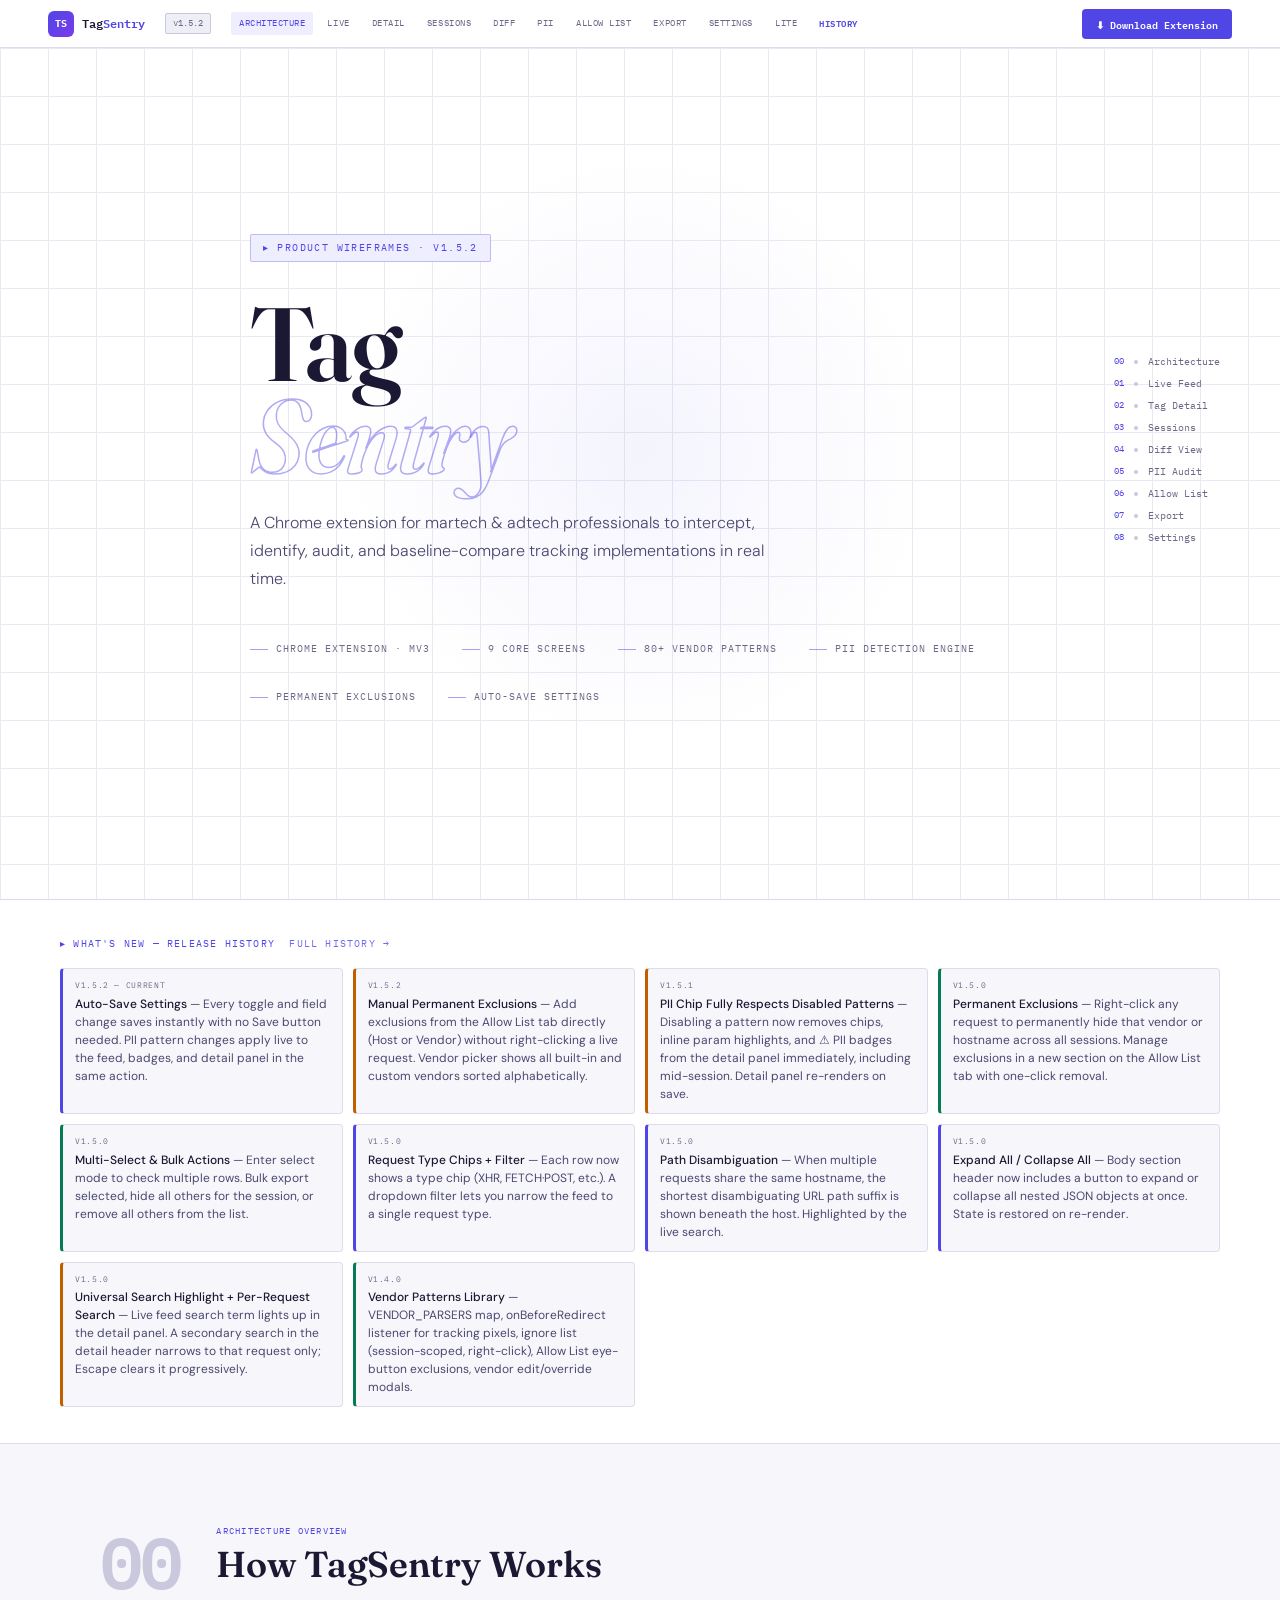
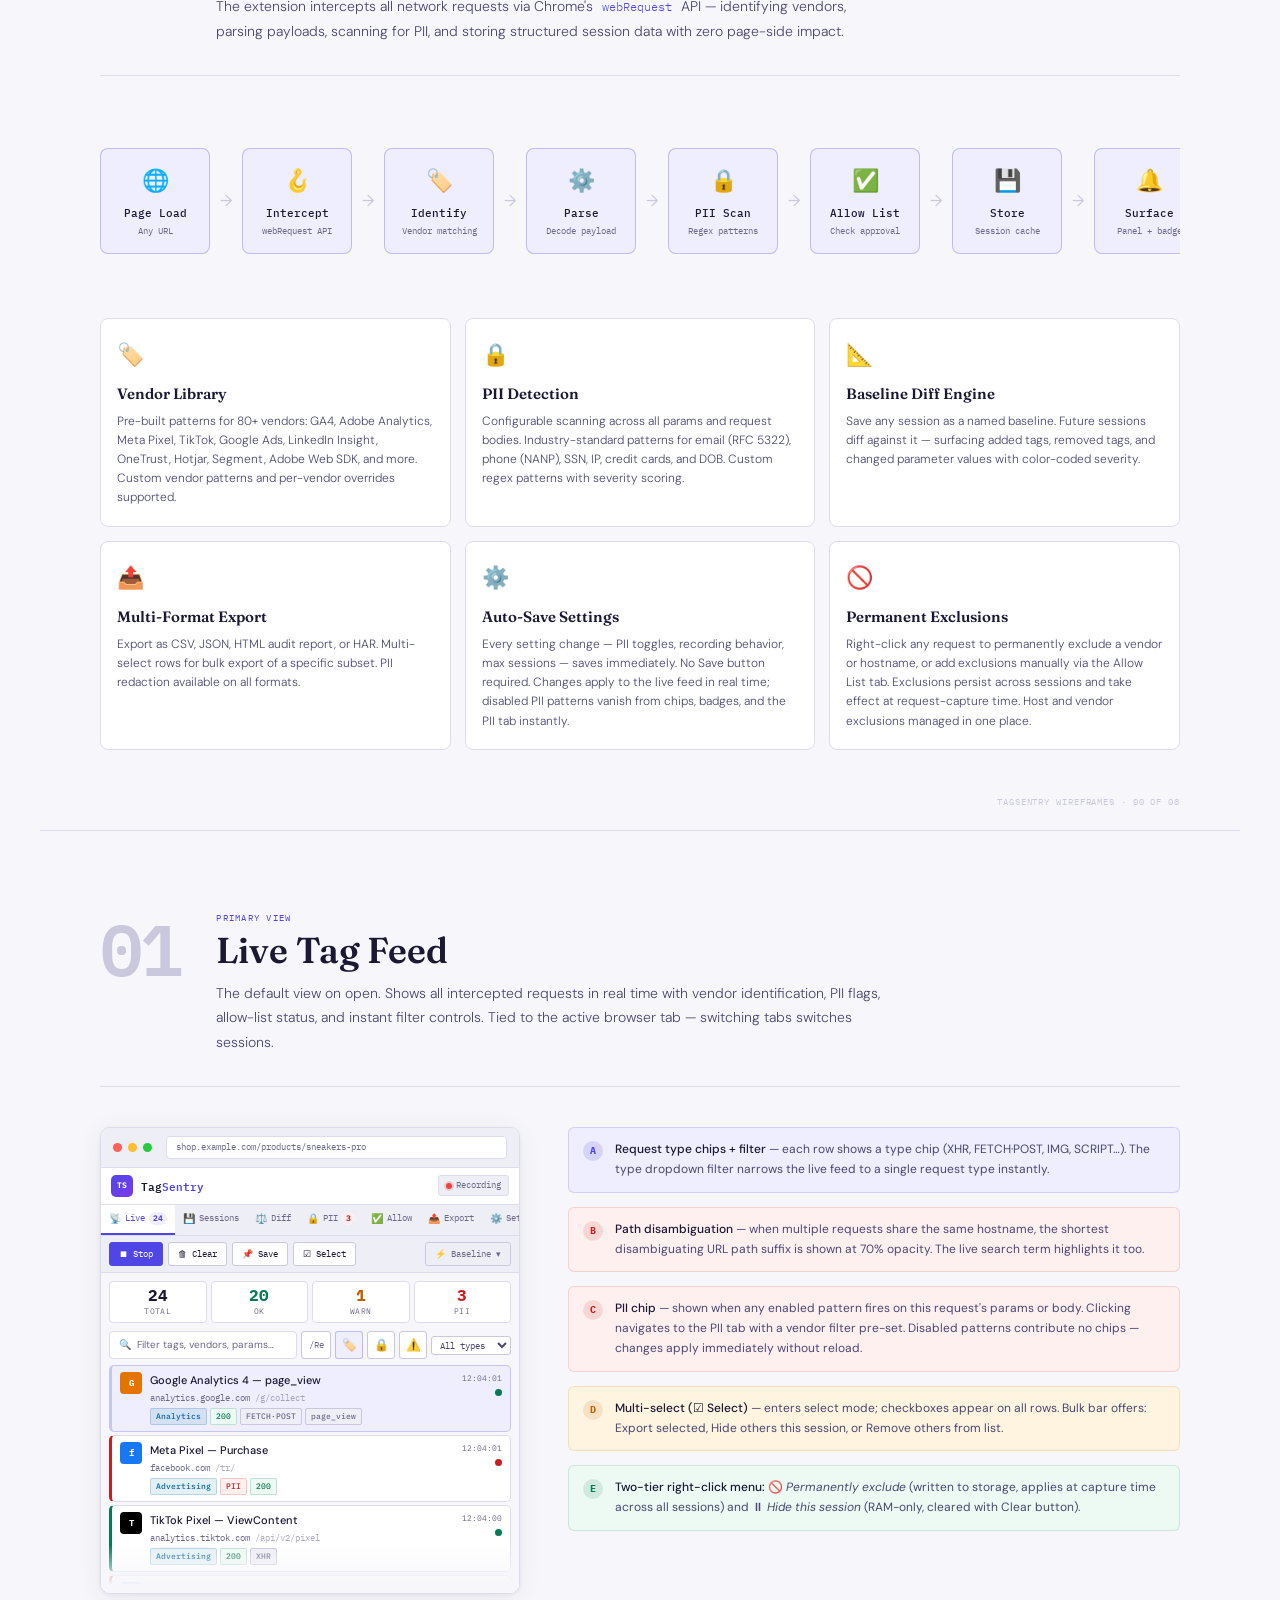
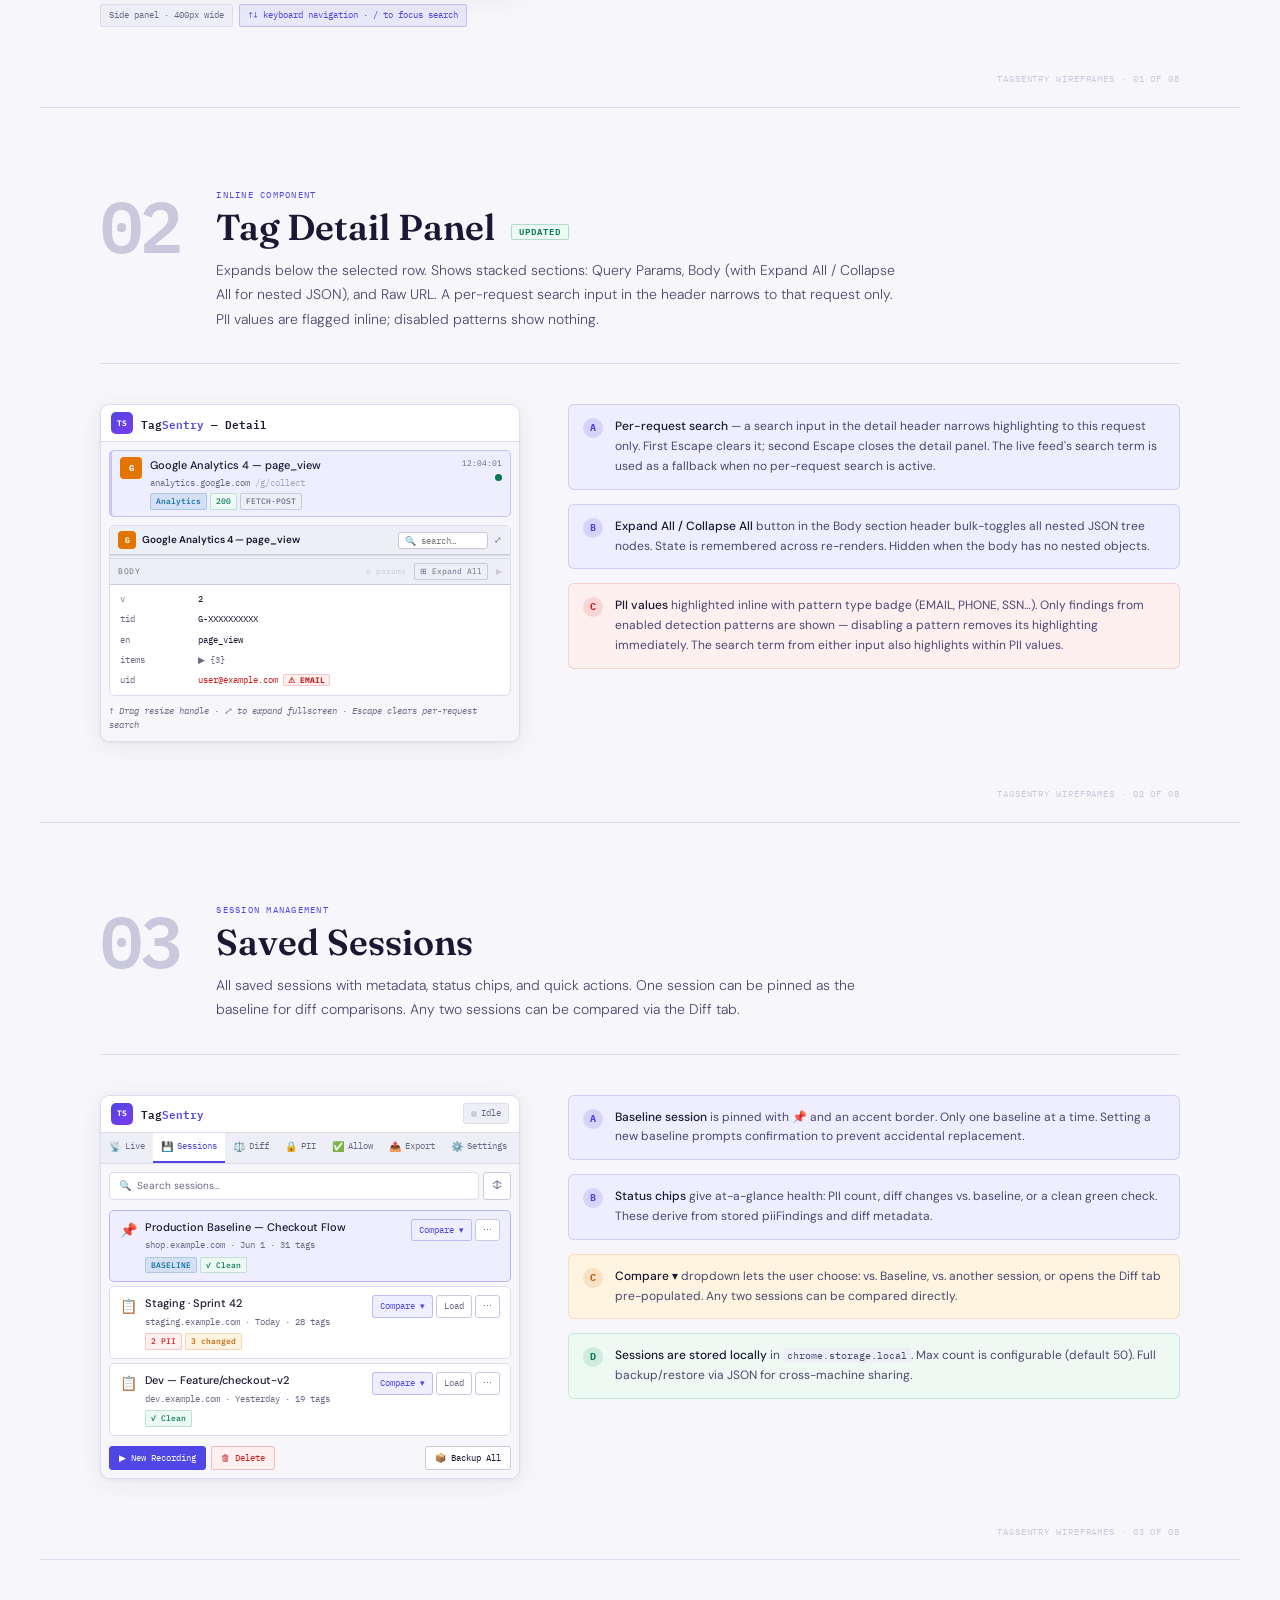
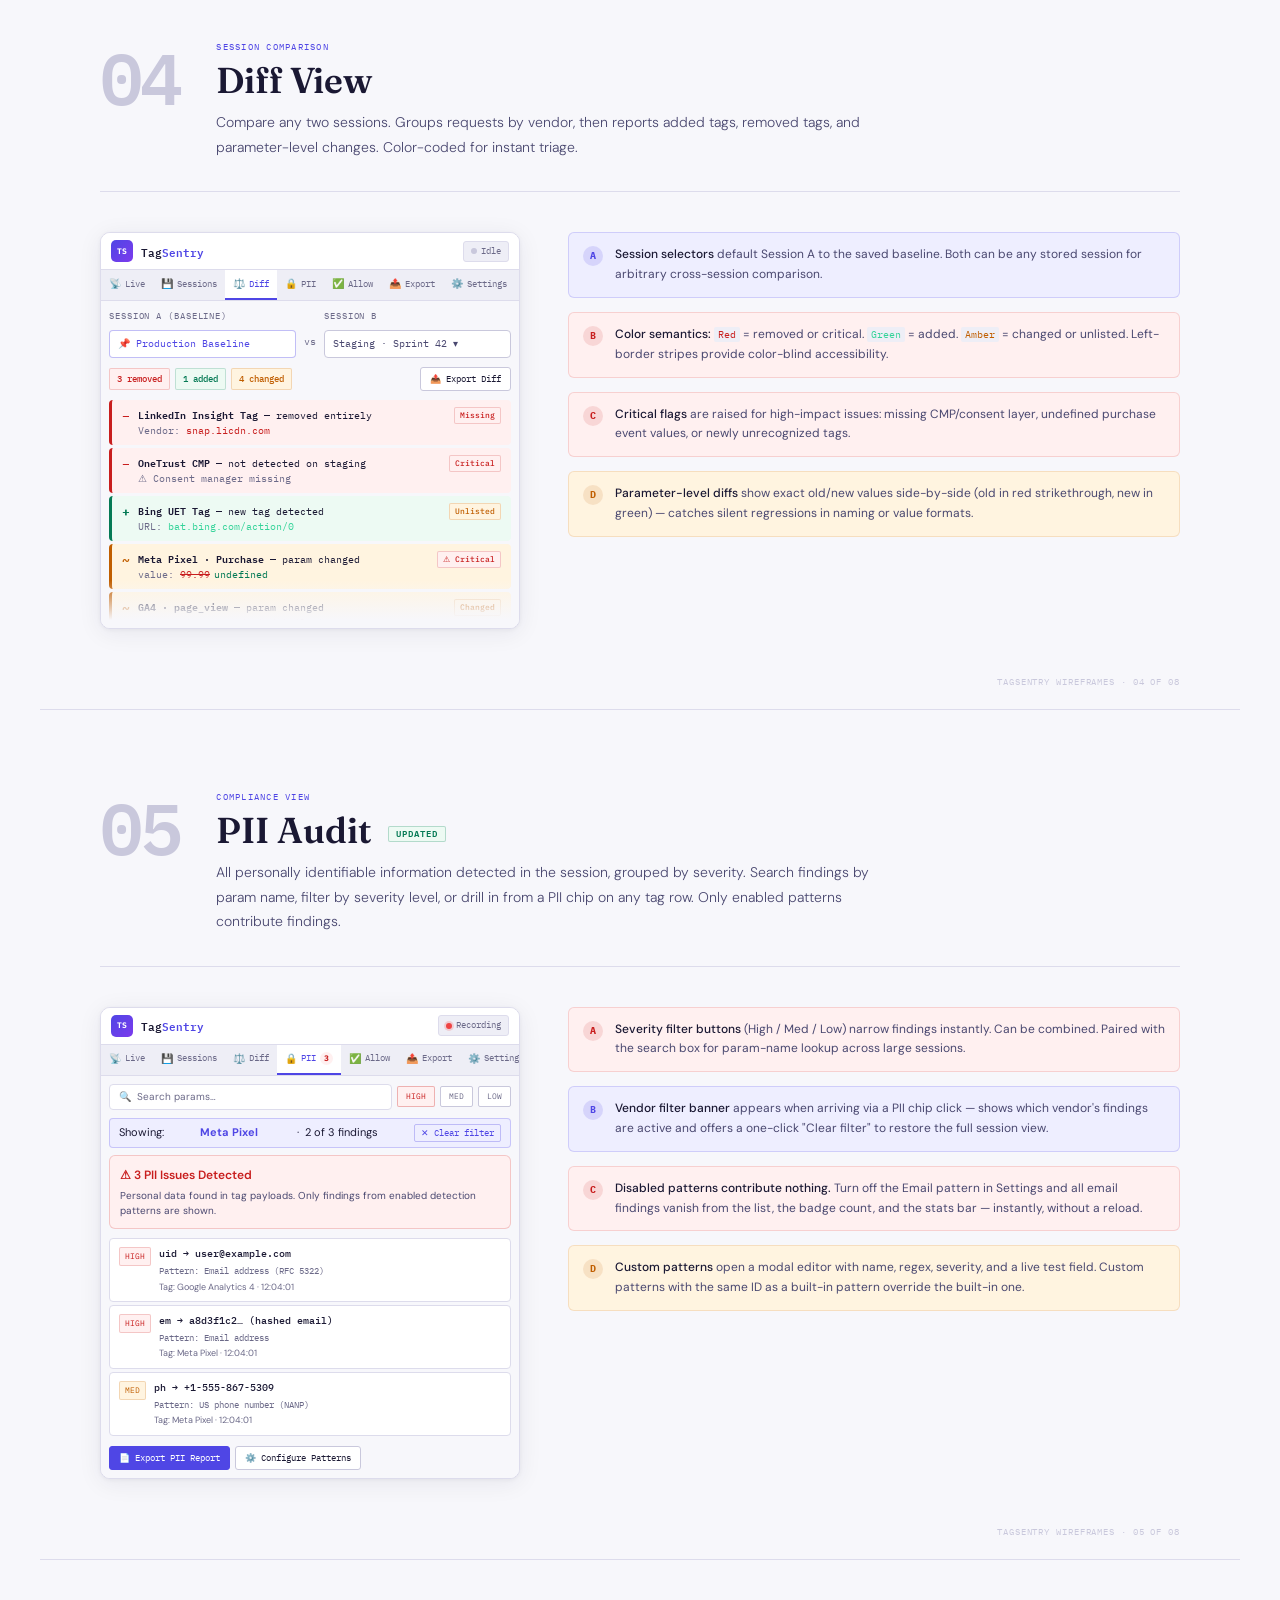
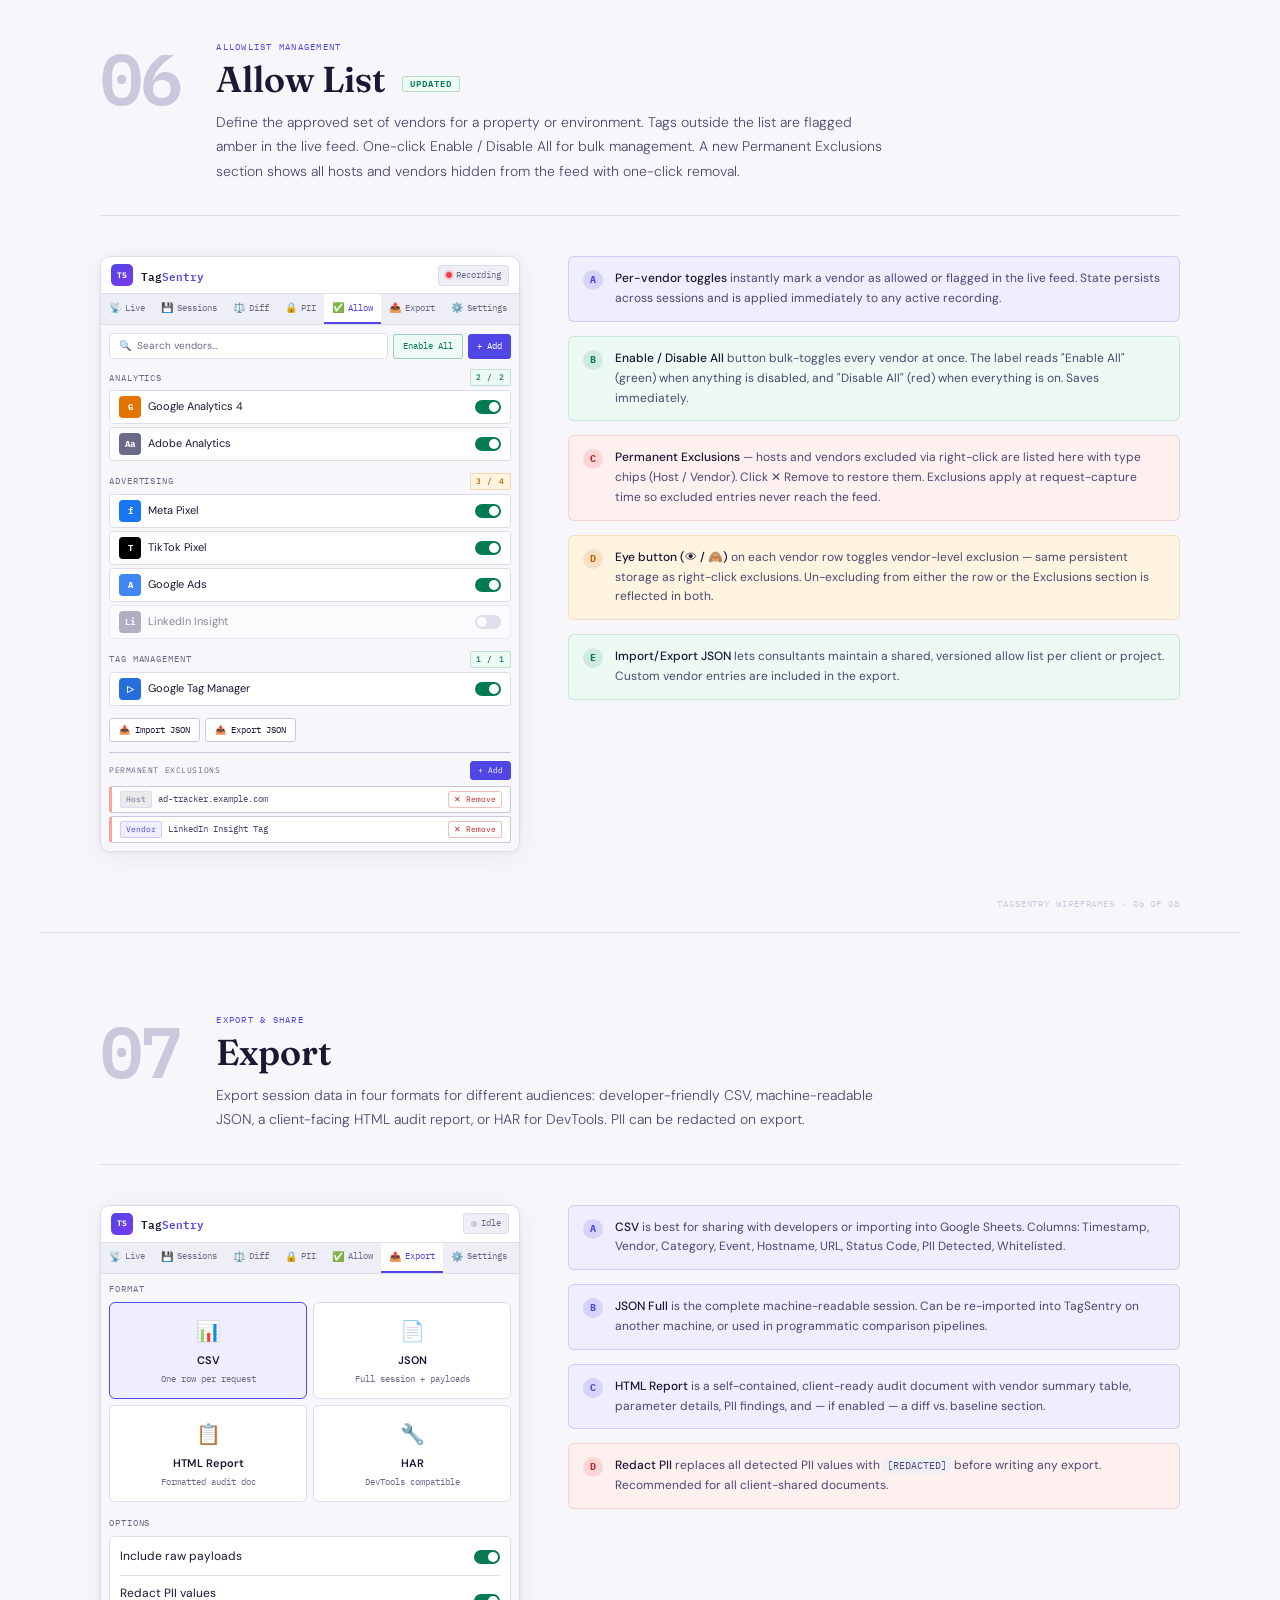
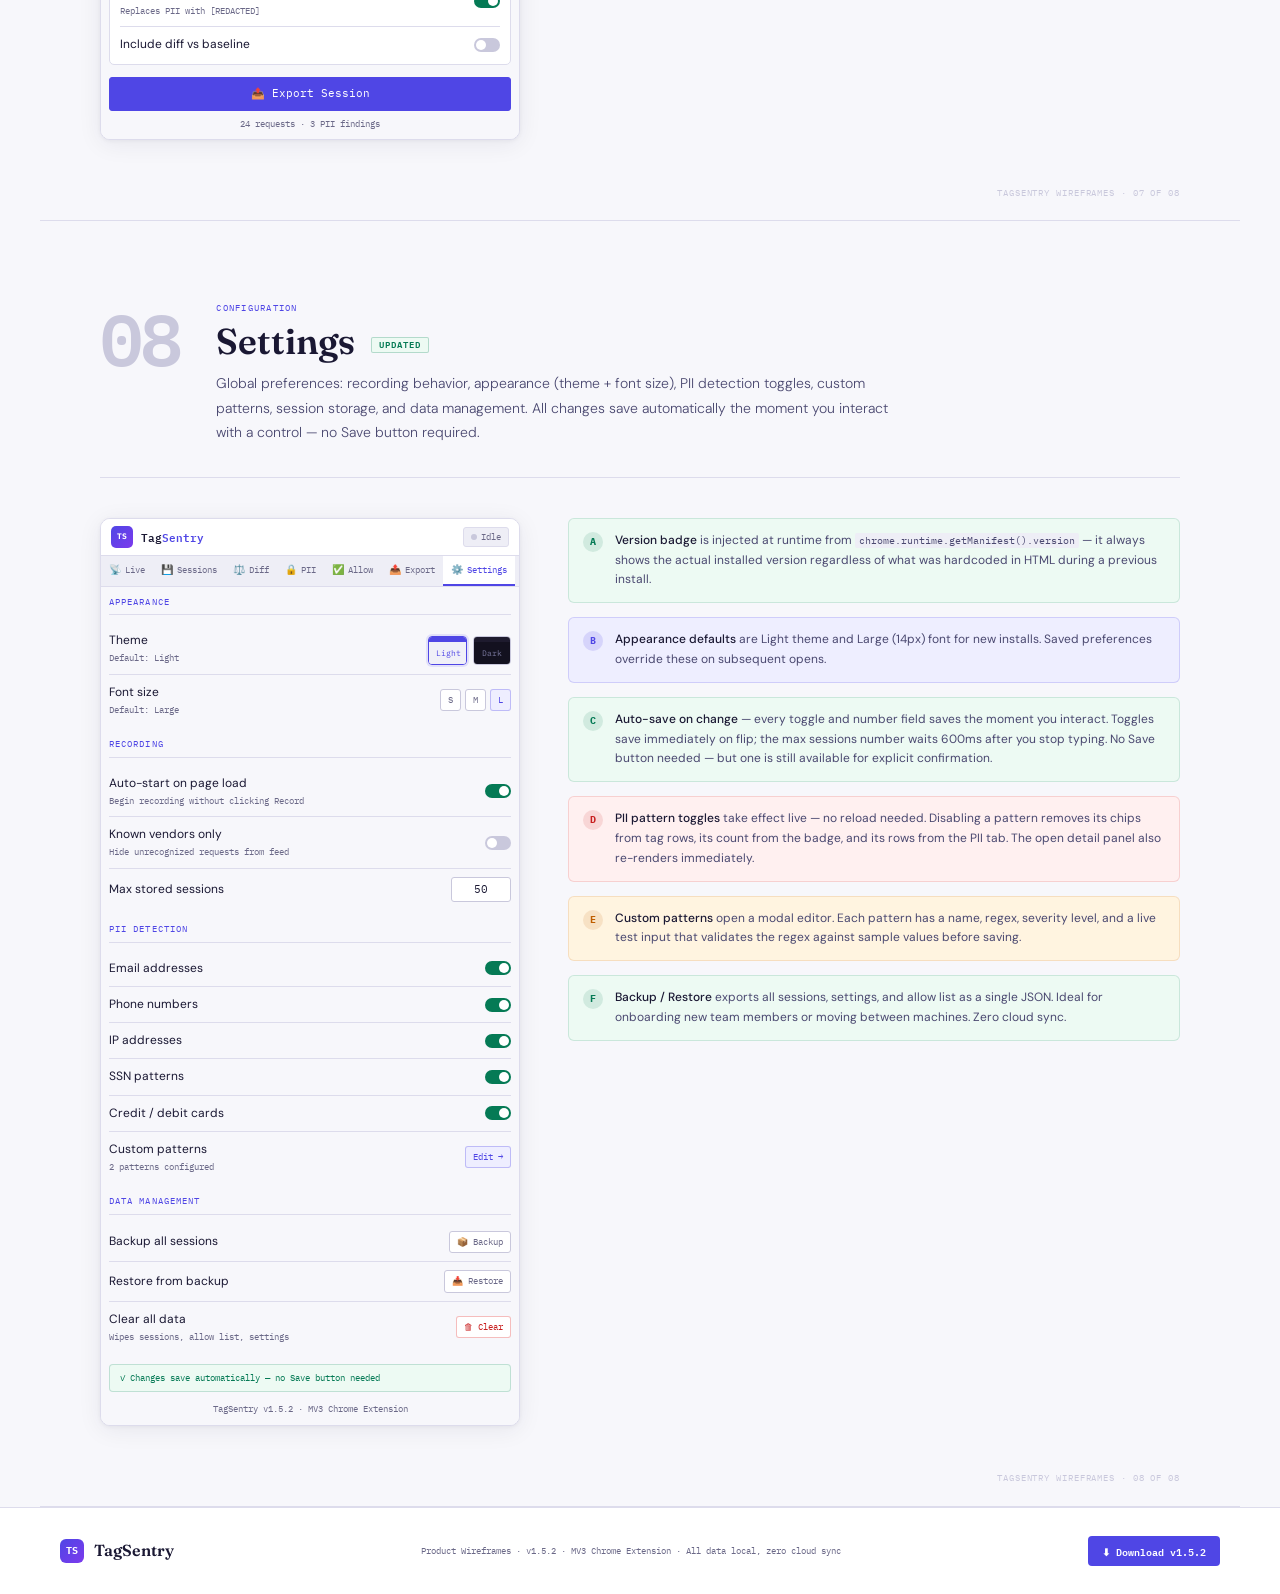
==== commit 37973218: "add lite to top nav" ====
--- a/index.html
+++ b/index.html
@@ -27,6 +27,7 @@
     <a href="#allowlist">Allow List</a>
     <a href="#export">Export</a>
     <a href="#settings">Settings</a>
+    <a href="/lite">Lite</a>
     <a href="history.html" style="color:var(--accent);font-weight:600">History</a>
   </nav>
   <button class="bar-dl js-download">⬇ Download Extension</button>
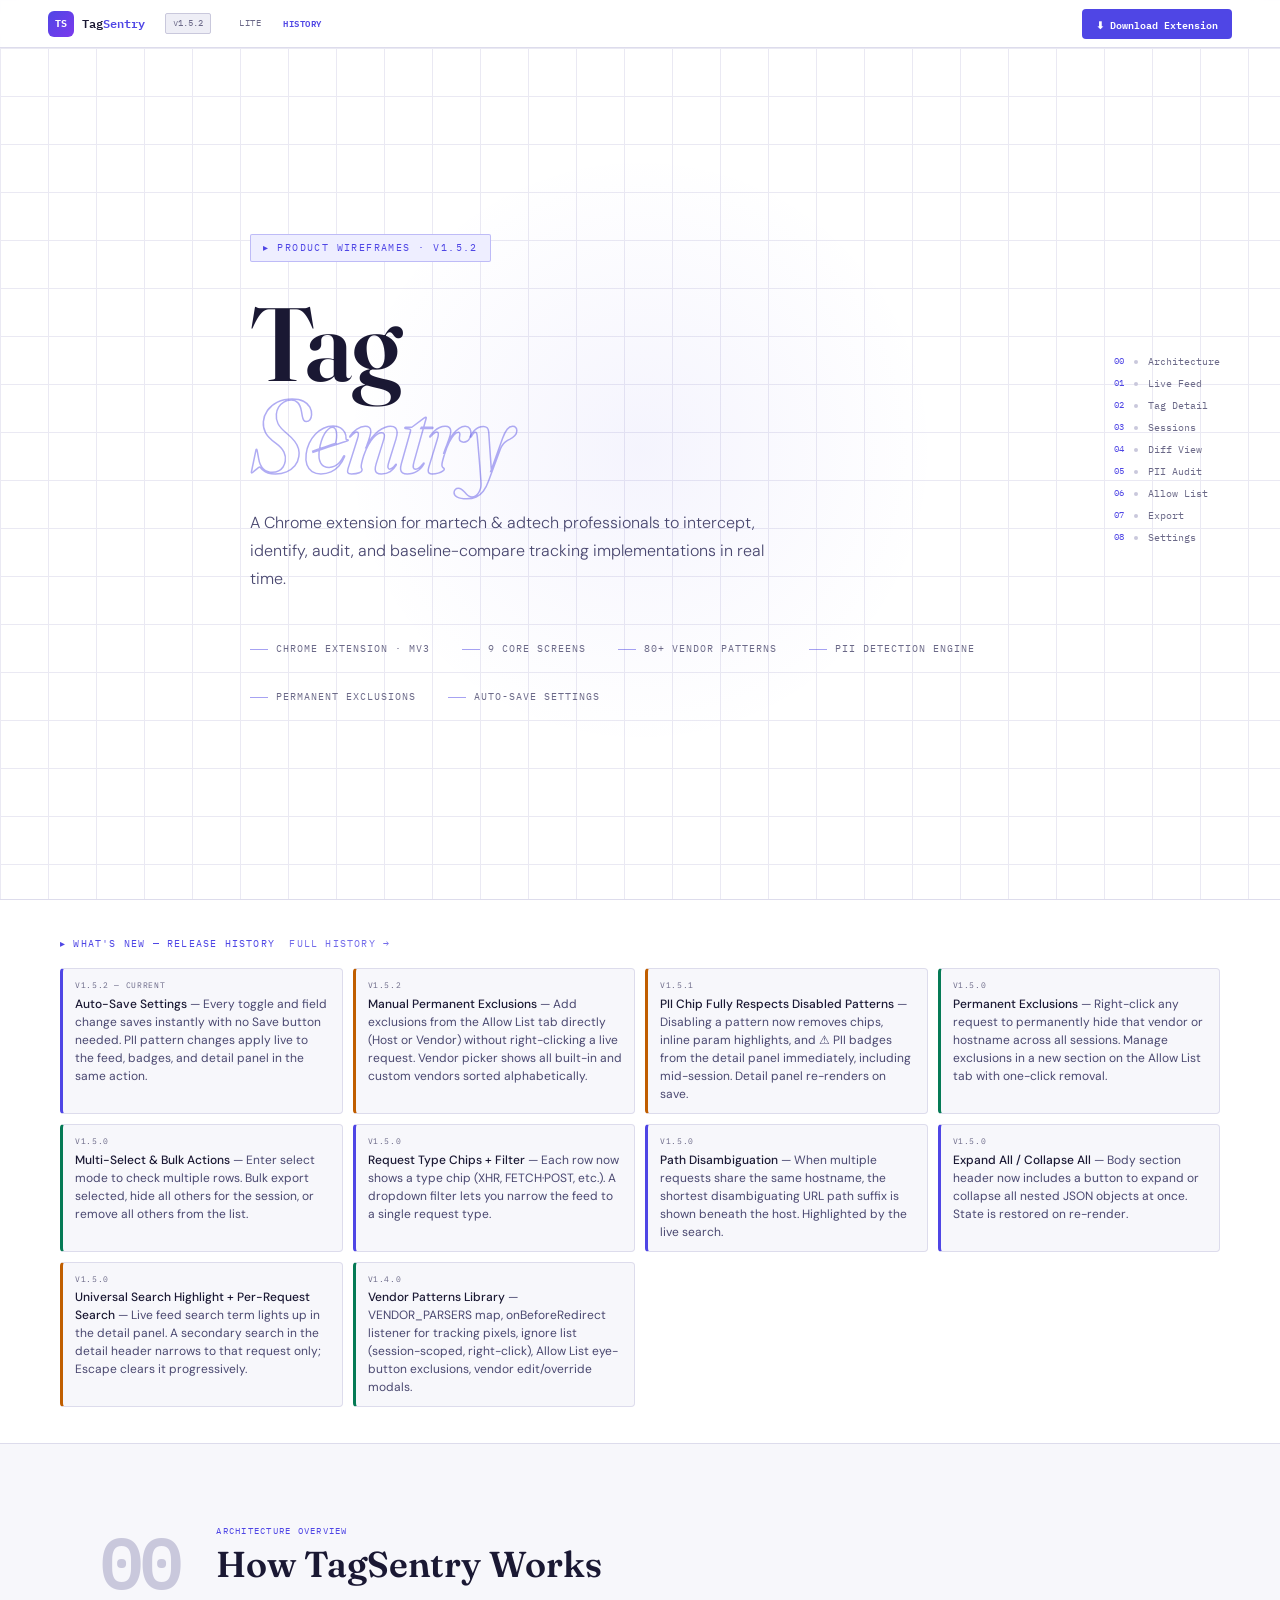
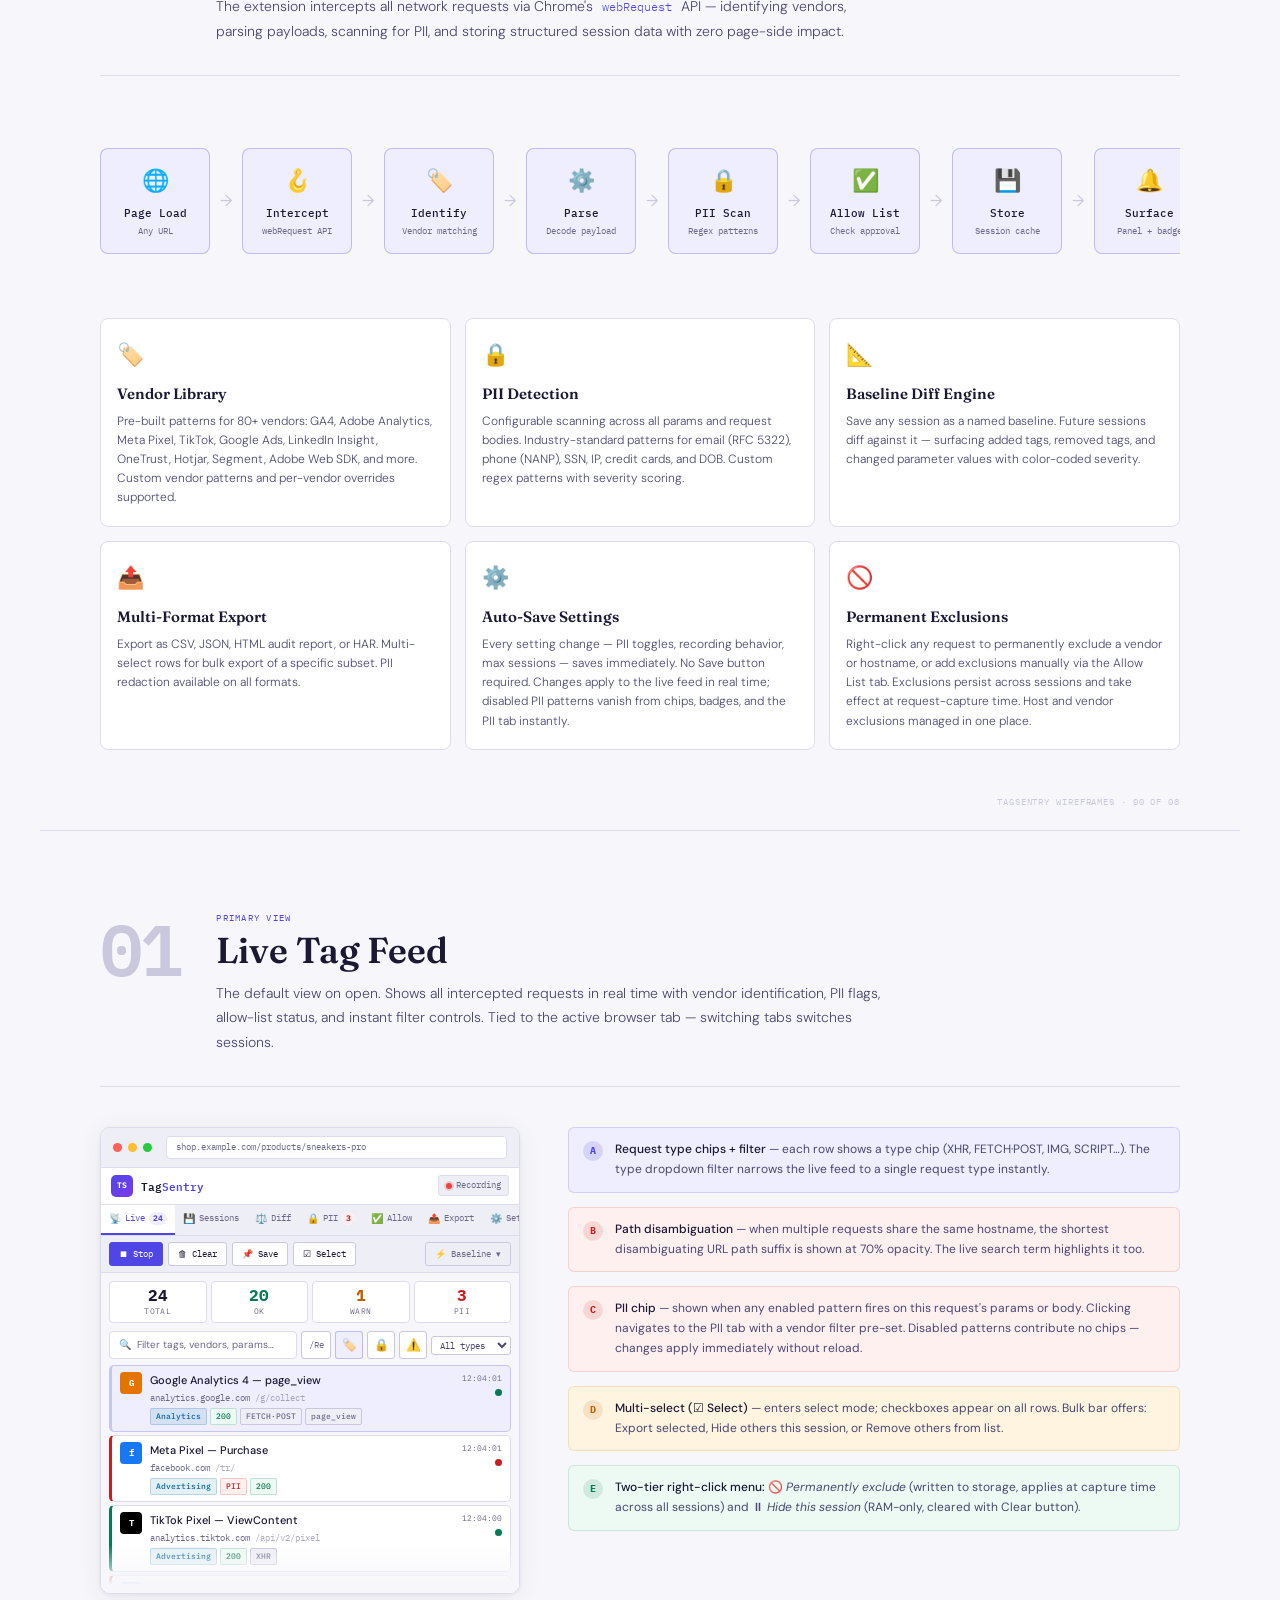
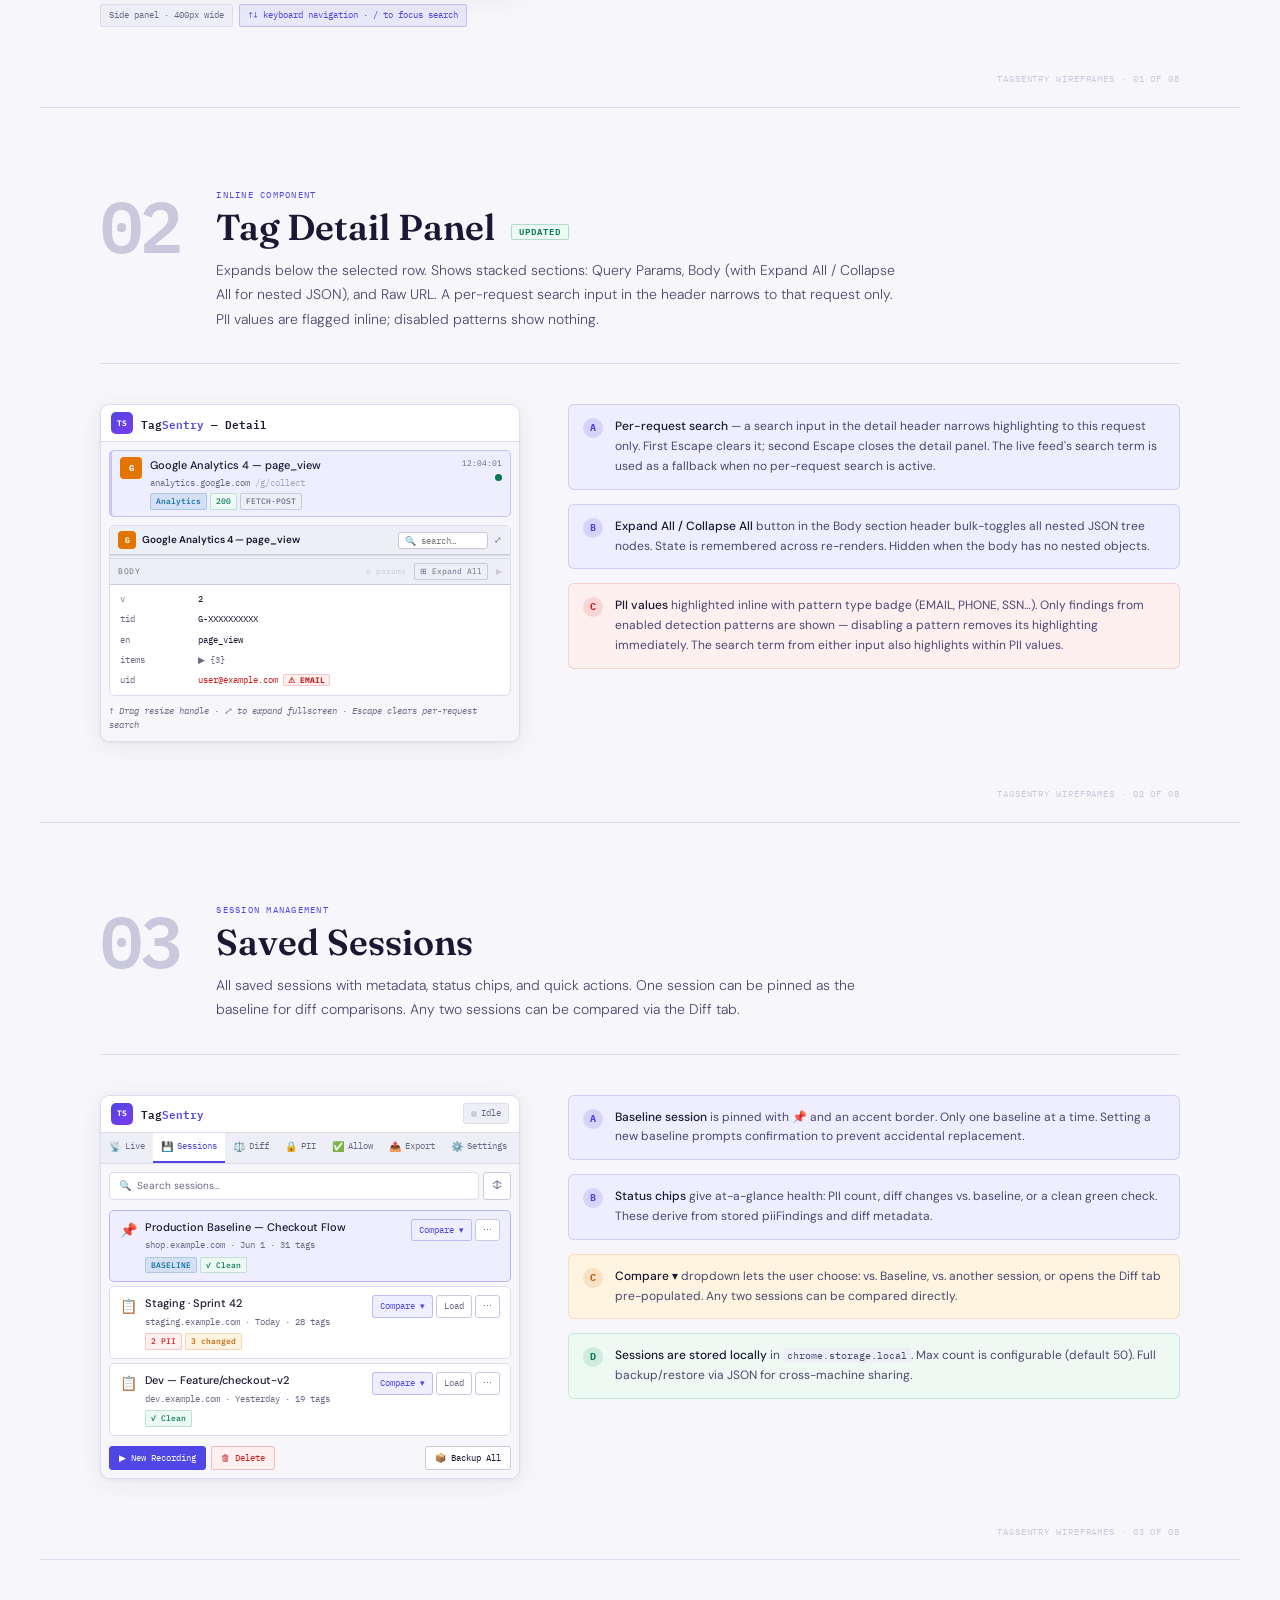
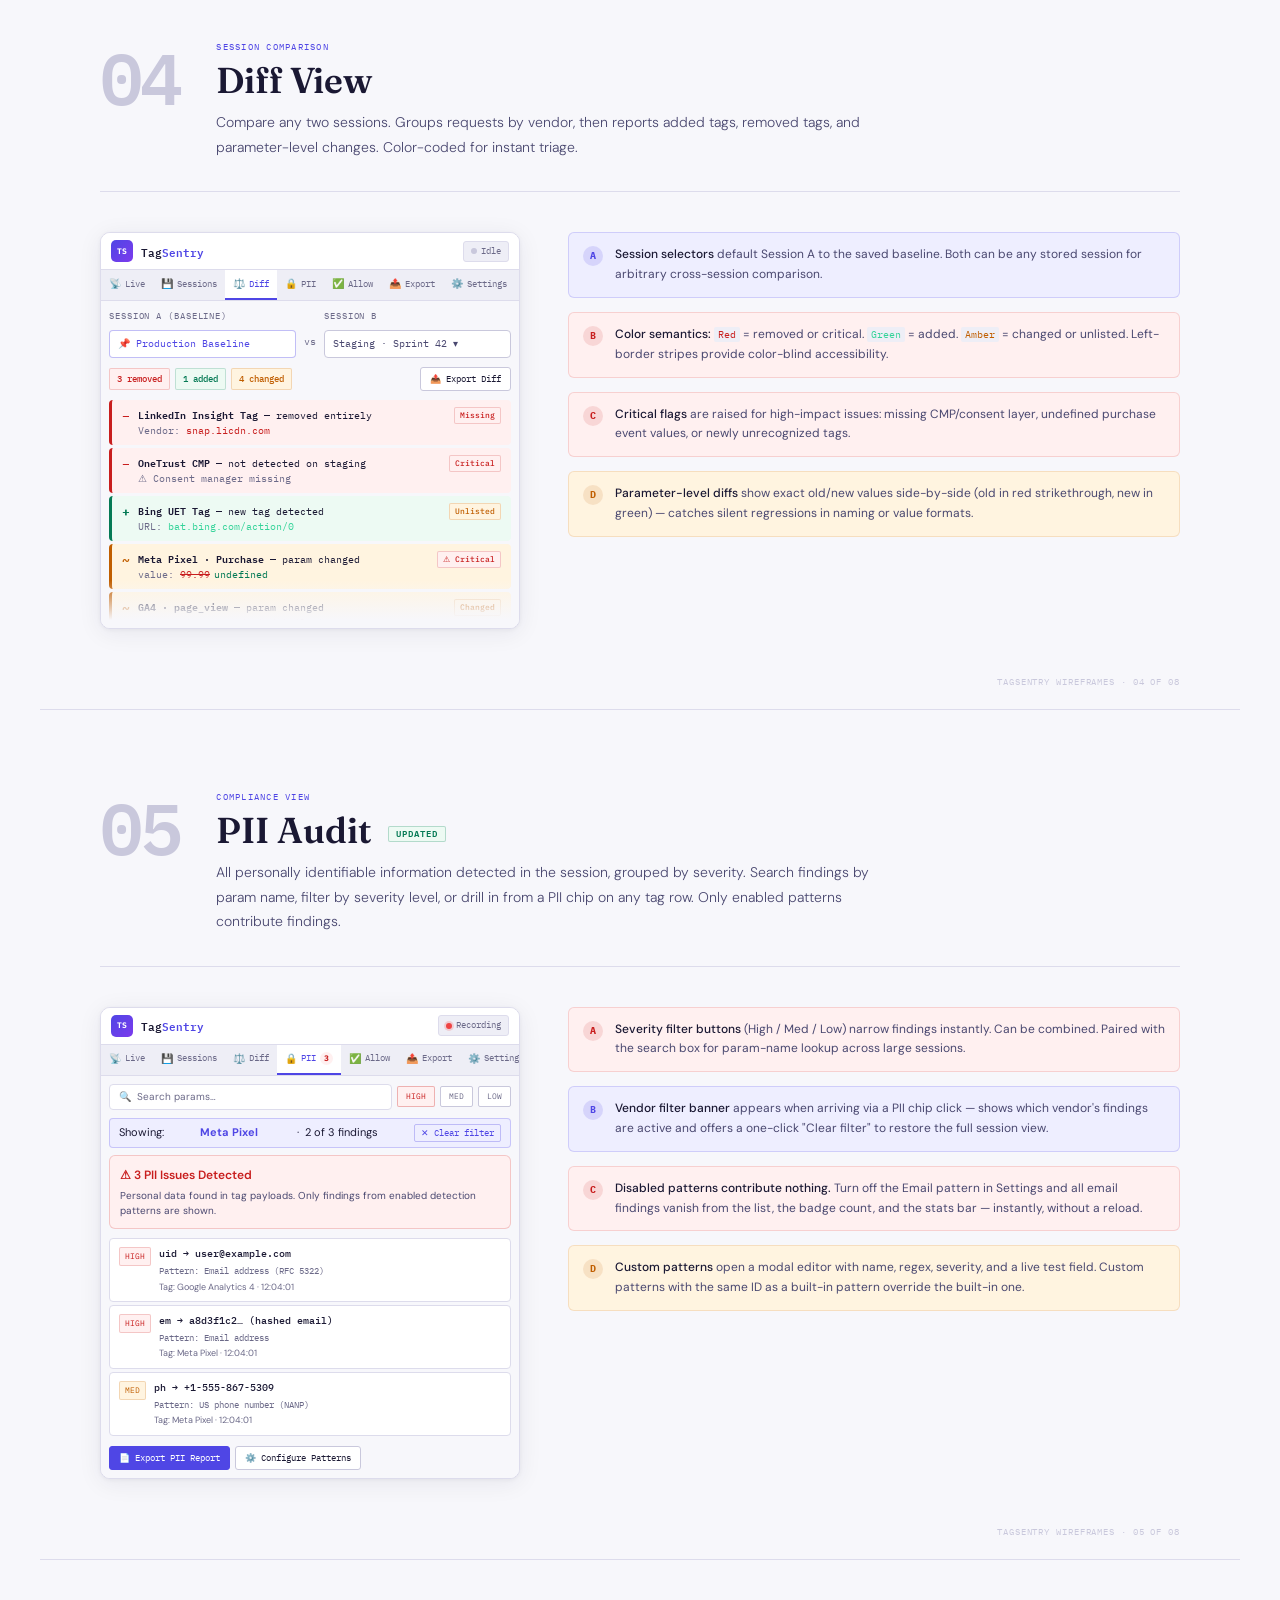
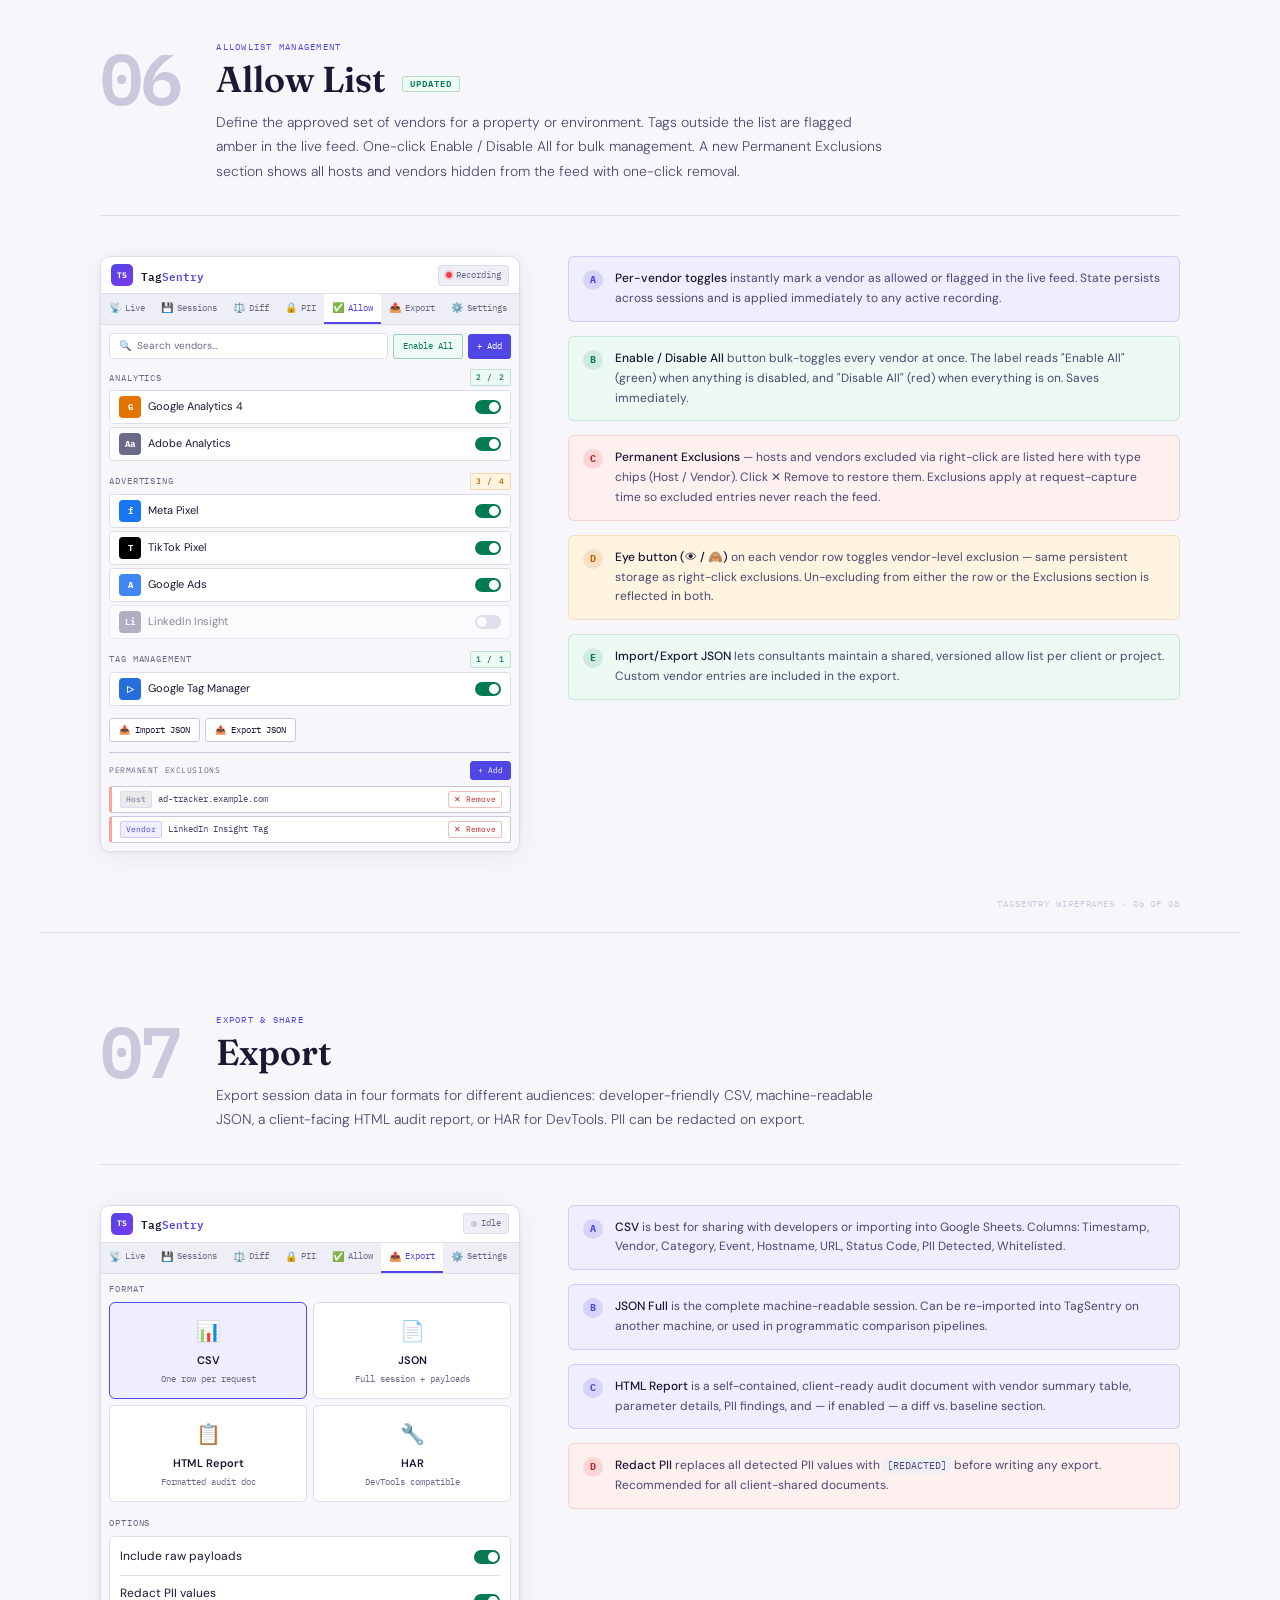
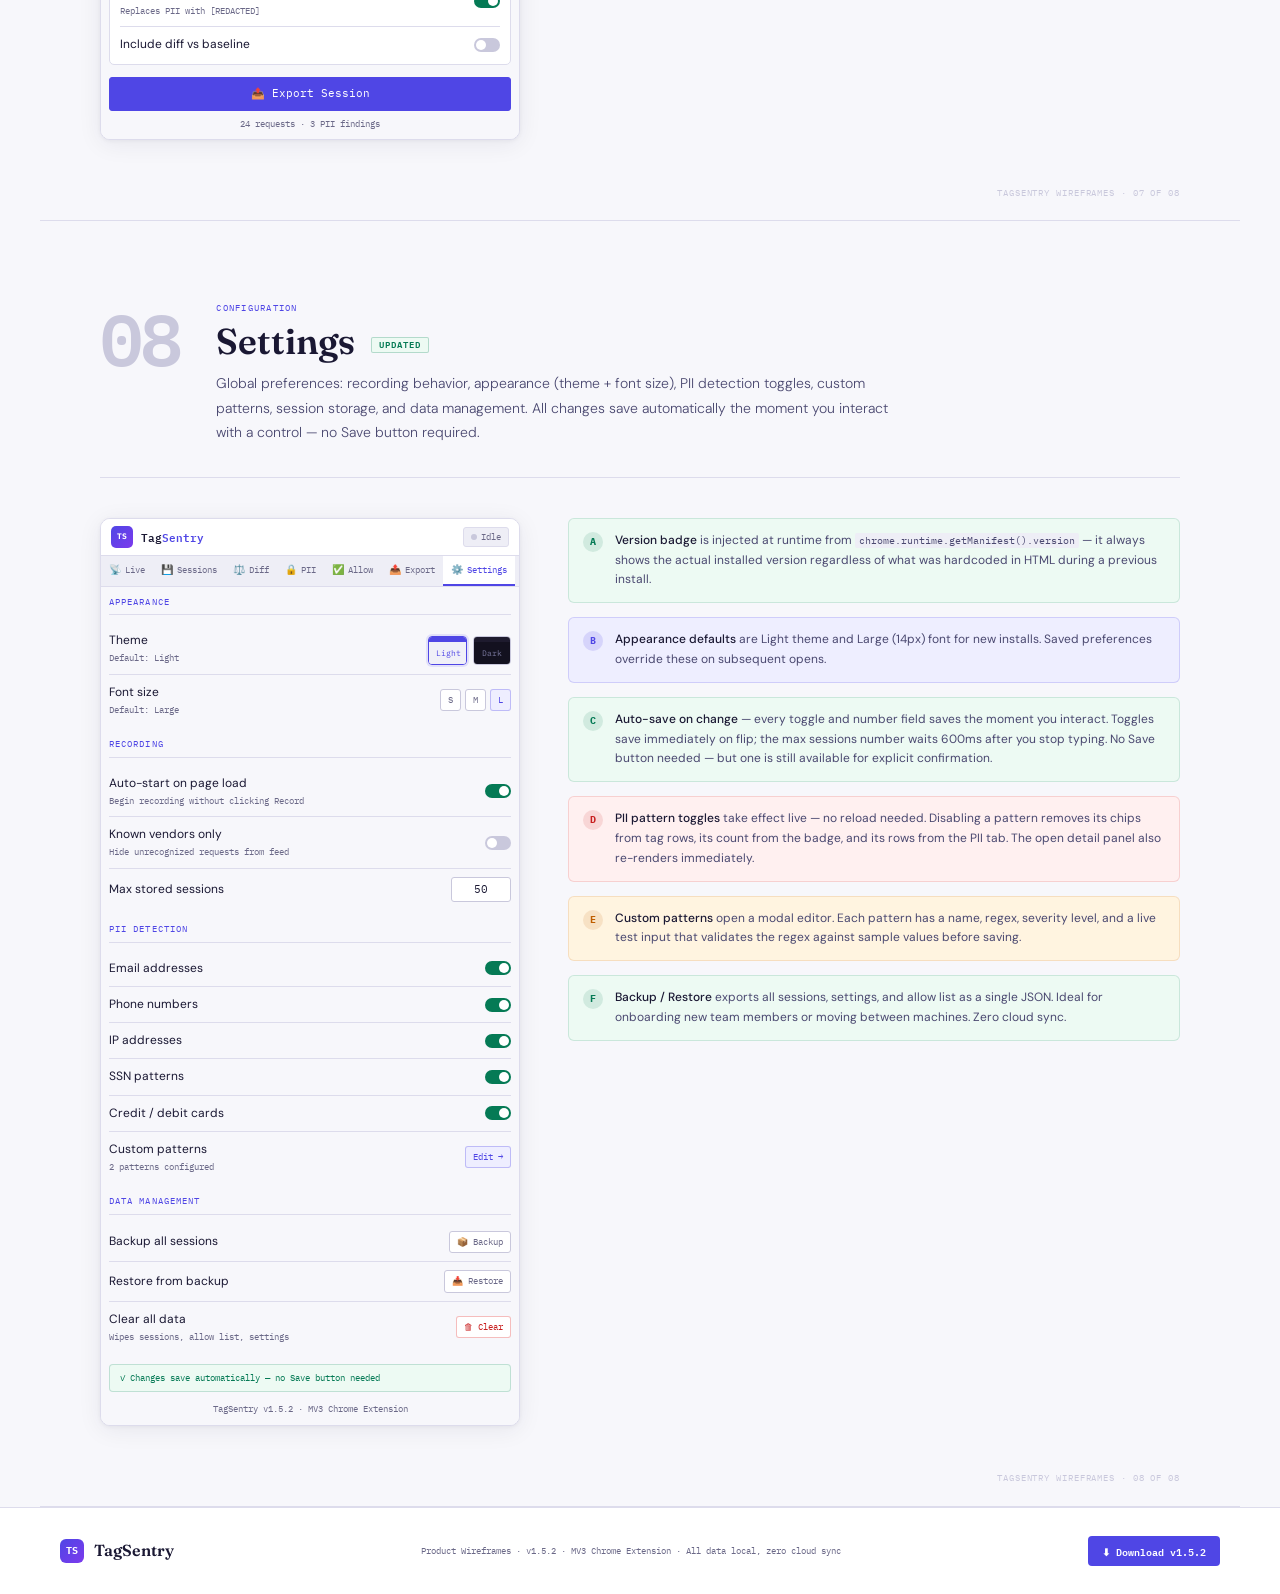
==== commit 42736dcb: "Simplify the top navigation by reducing all feature links (but not removing the content)" ====
--- a/index.html
+++ b/index.html
@@ -18,7 +18,7 @@
   </a>
   <span class="bar-version js-version">v1.5.0</span>
   <nav class="bar-spacer bar-nav" style="display:flex">
-    <a href="#arch">Architecture</a>
+    <!-- <a href="#arch">Architecture</a>
     <a href="#live">Live</a>
     <a href="#detail">Detail</a>
     <a href="#sessions">Sessions</a>
@@ -26,7 +26,7 @@
     <a href="#pii">PII</a>
     <a href="#allowlist">Allow List</a>
     <a href="#export">Export</a>
-    <a href="#settings">Settings</a>
+    <a href="#settings">Settings</a> -->
     <a href="/lite">Lite</a>
     <a href="history.html" style="color:var(--accent);font-weight:600">History</a>
   </nav>
